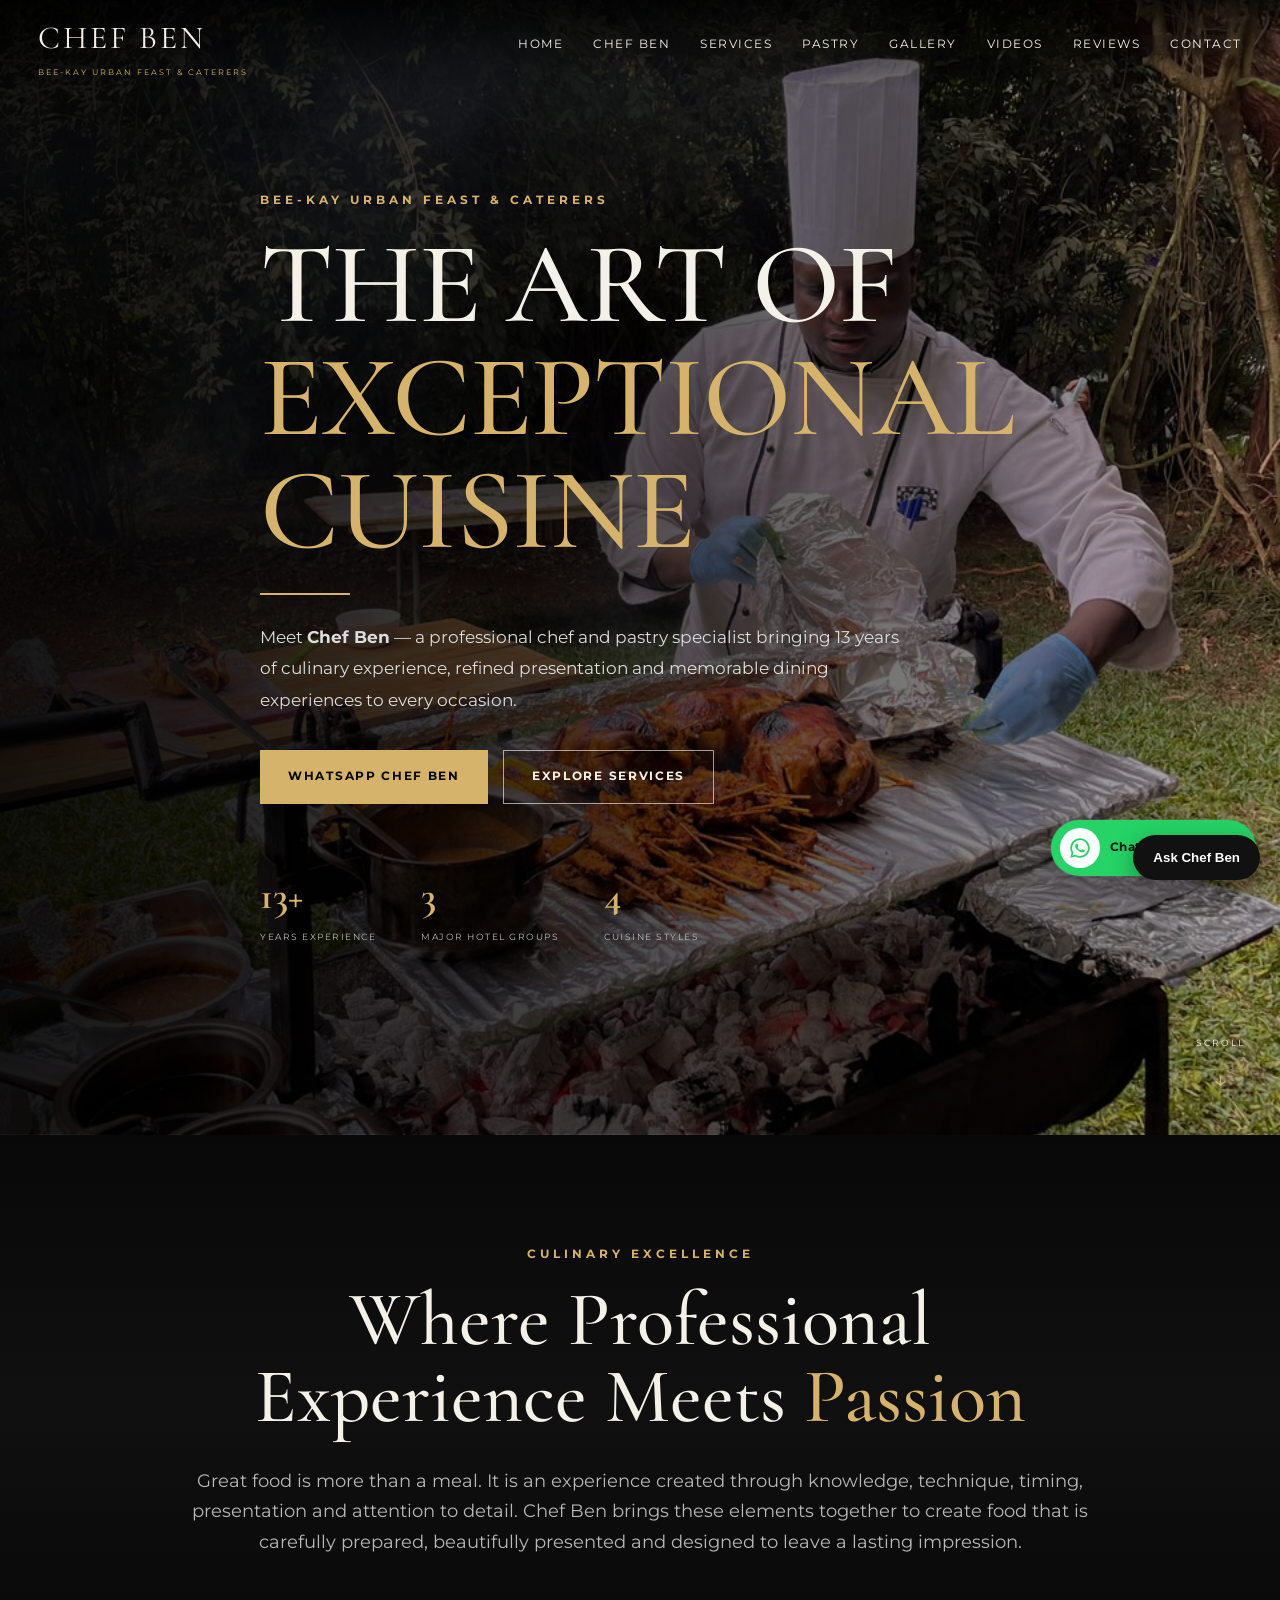
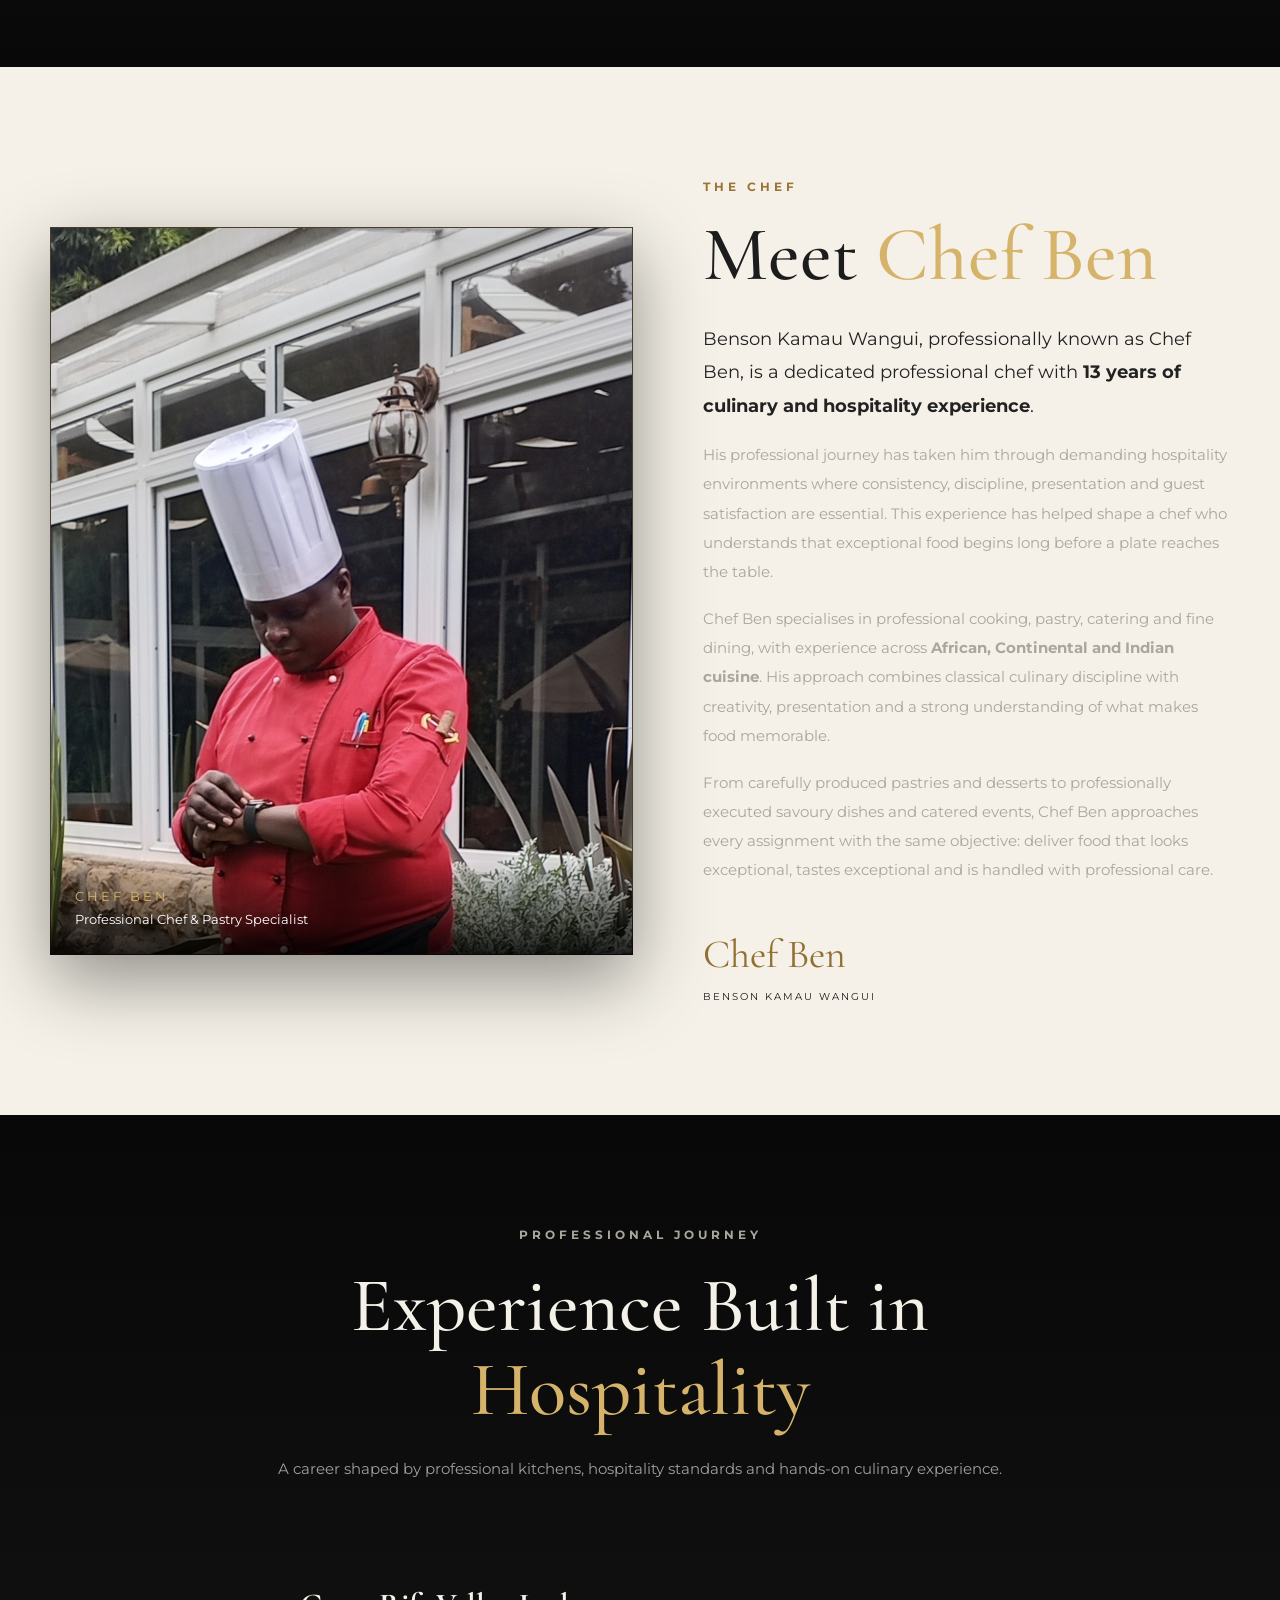
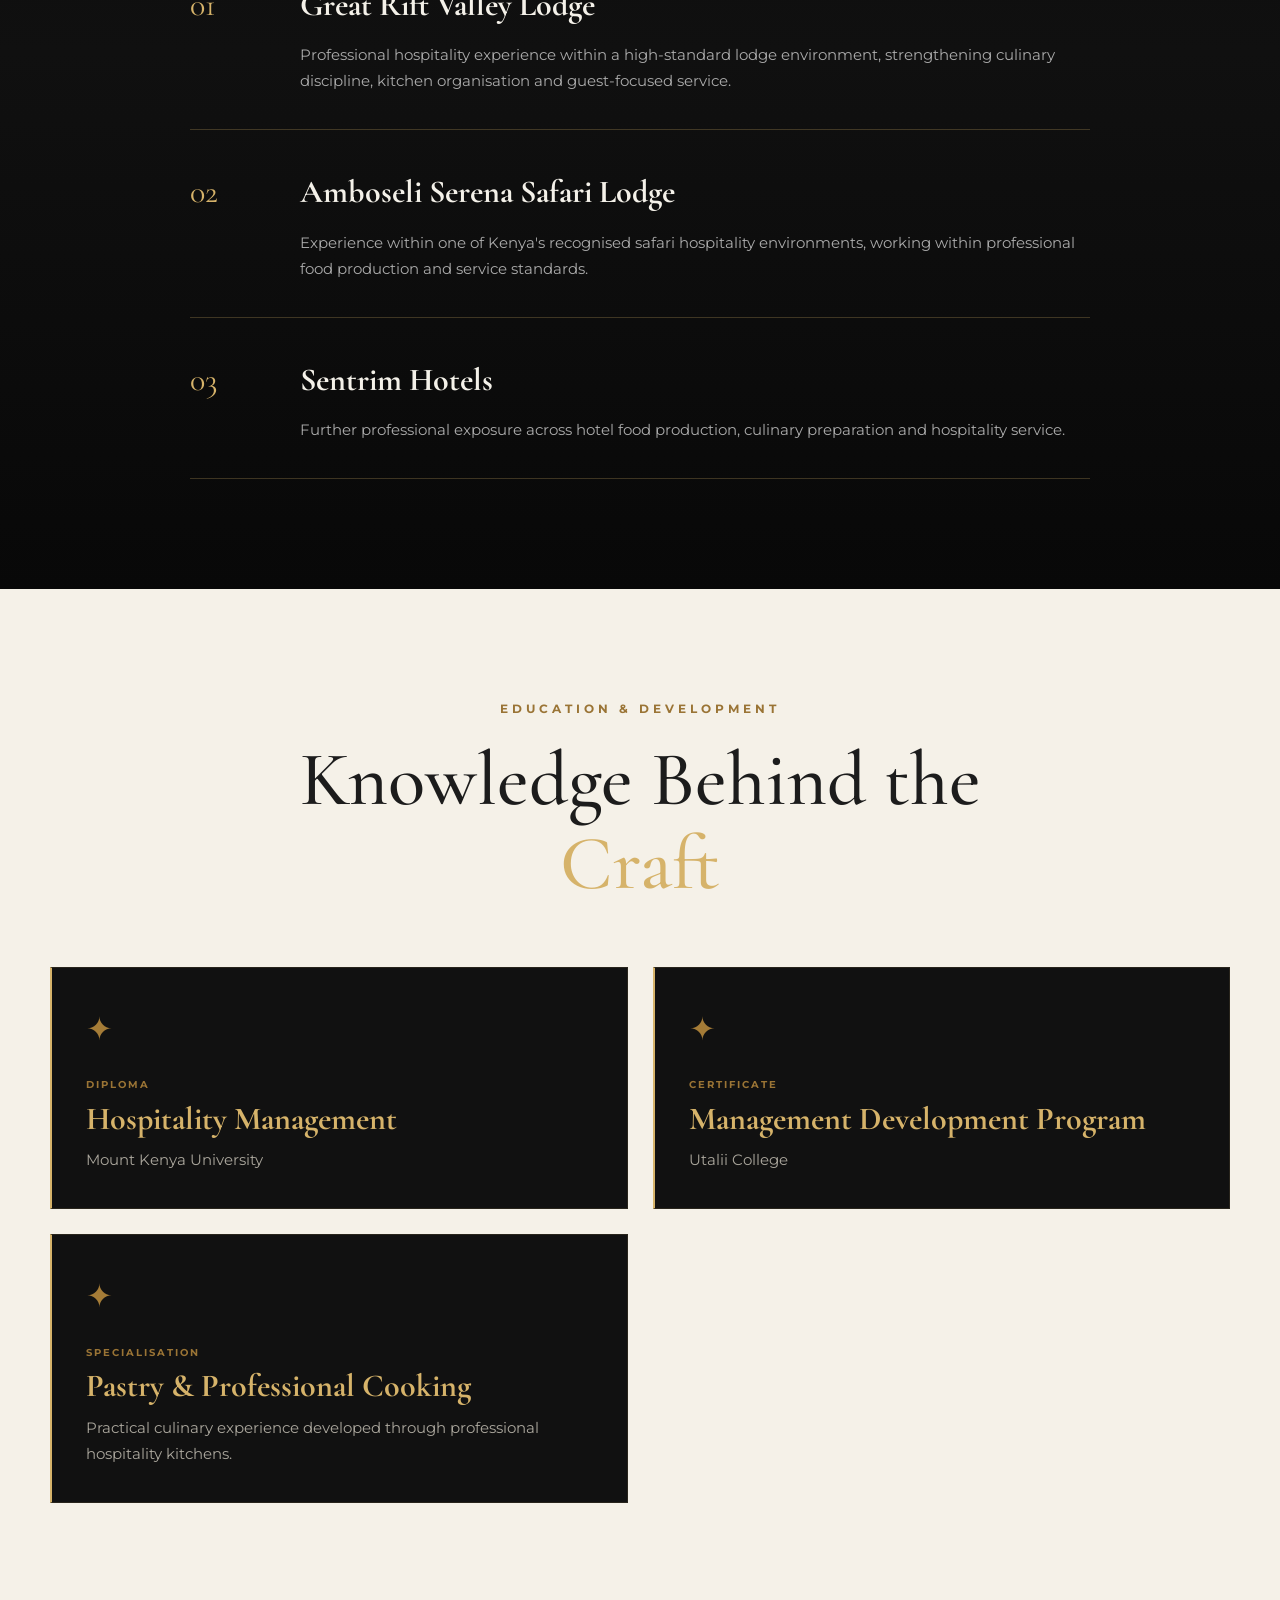
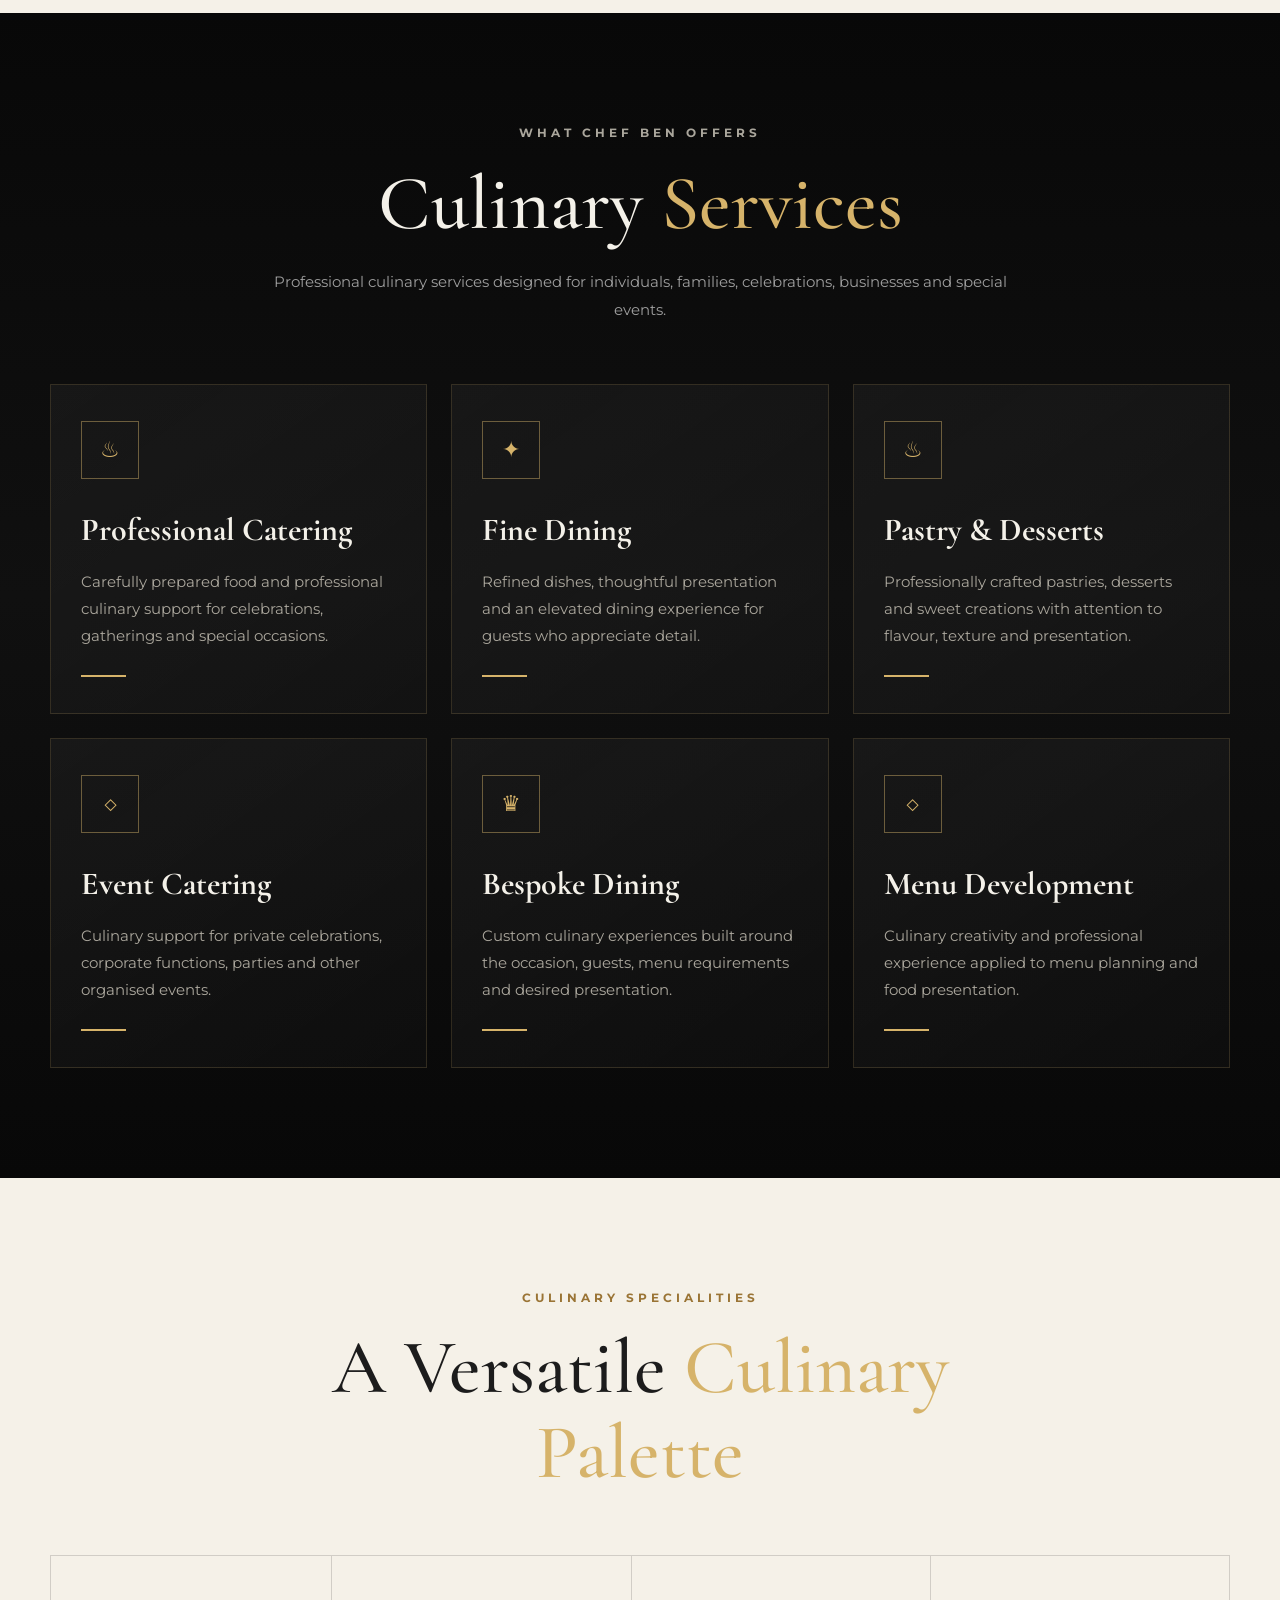
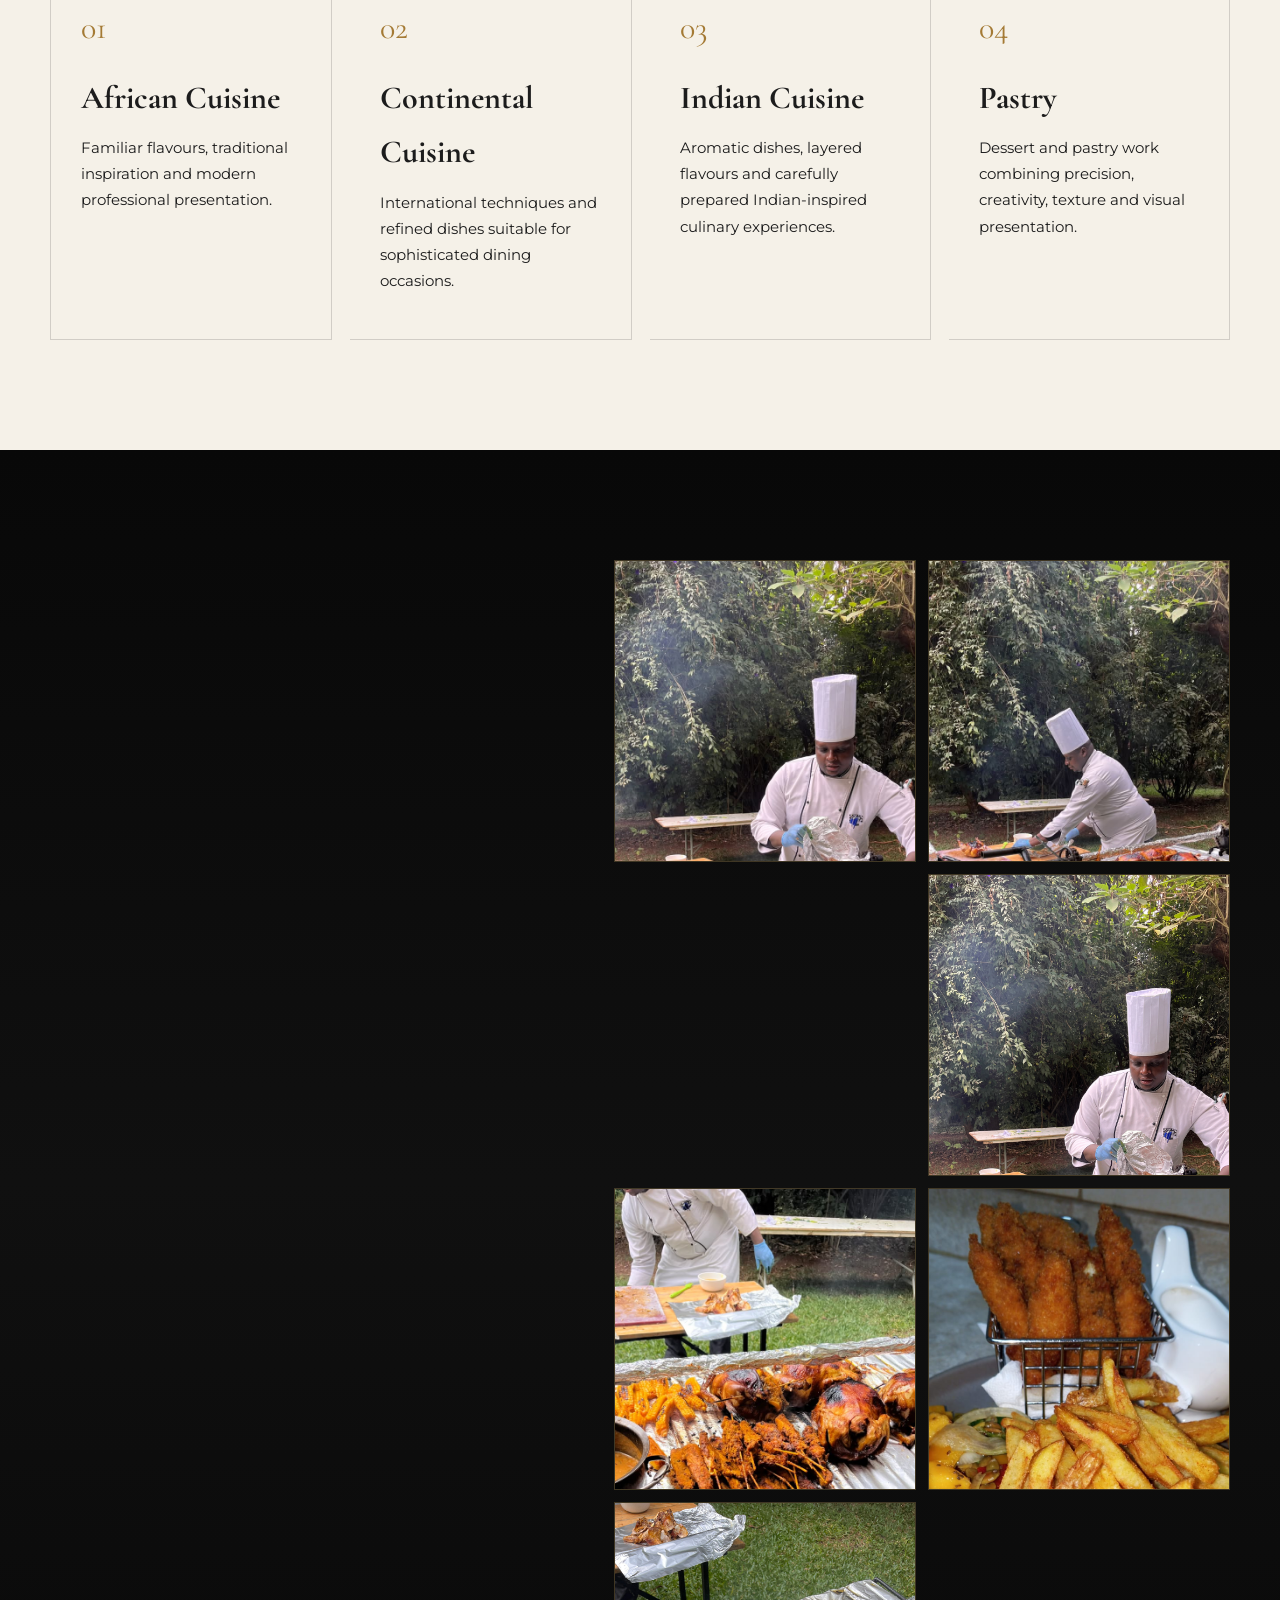
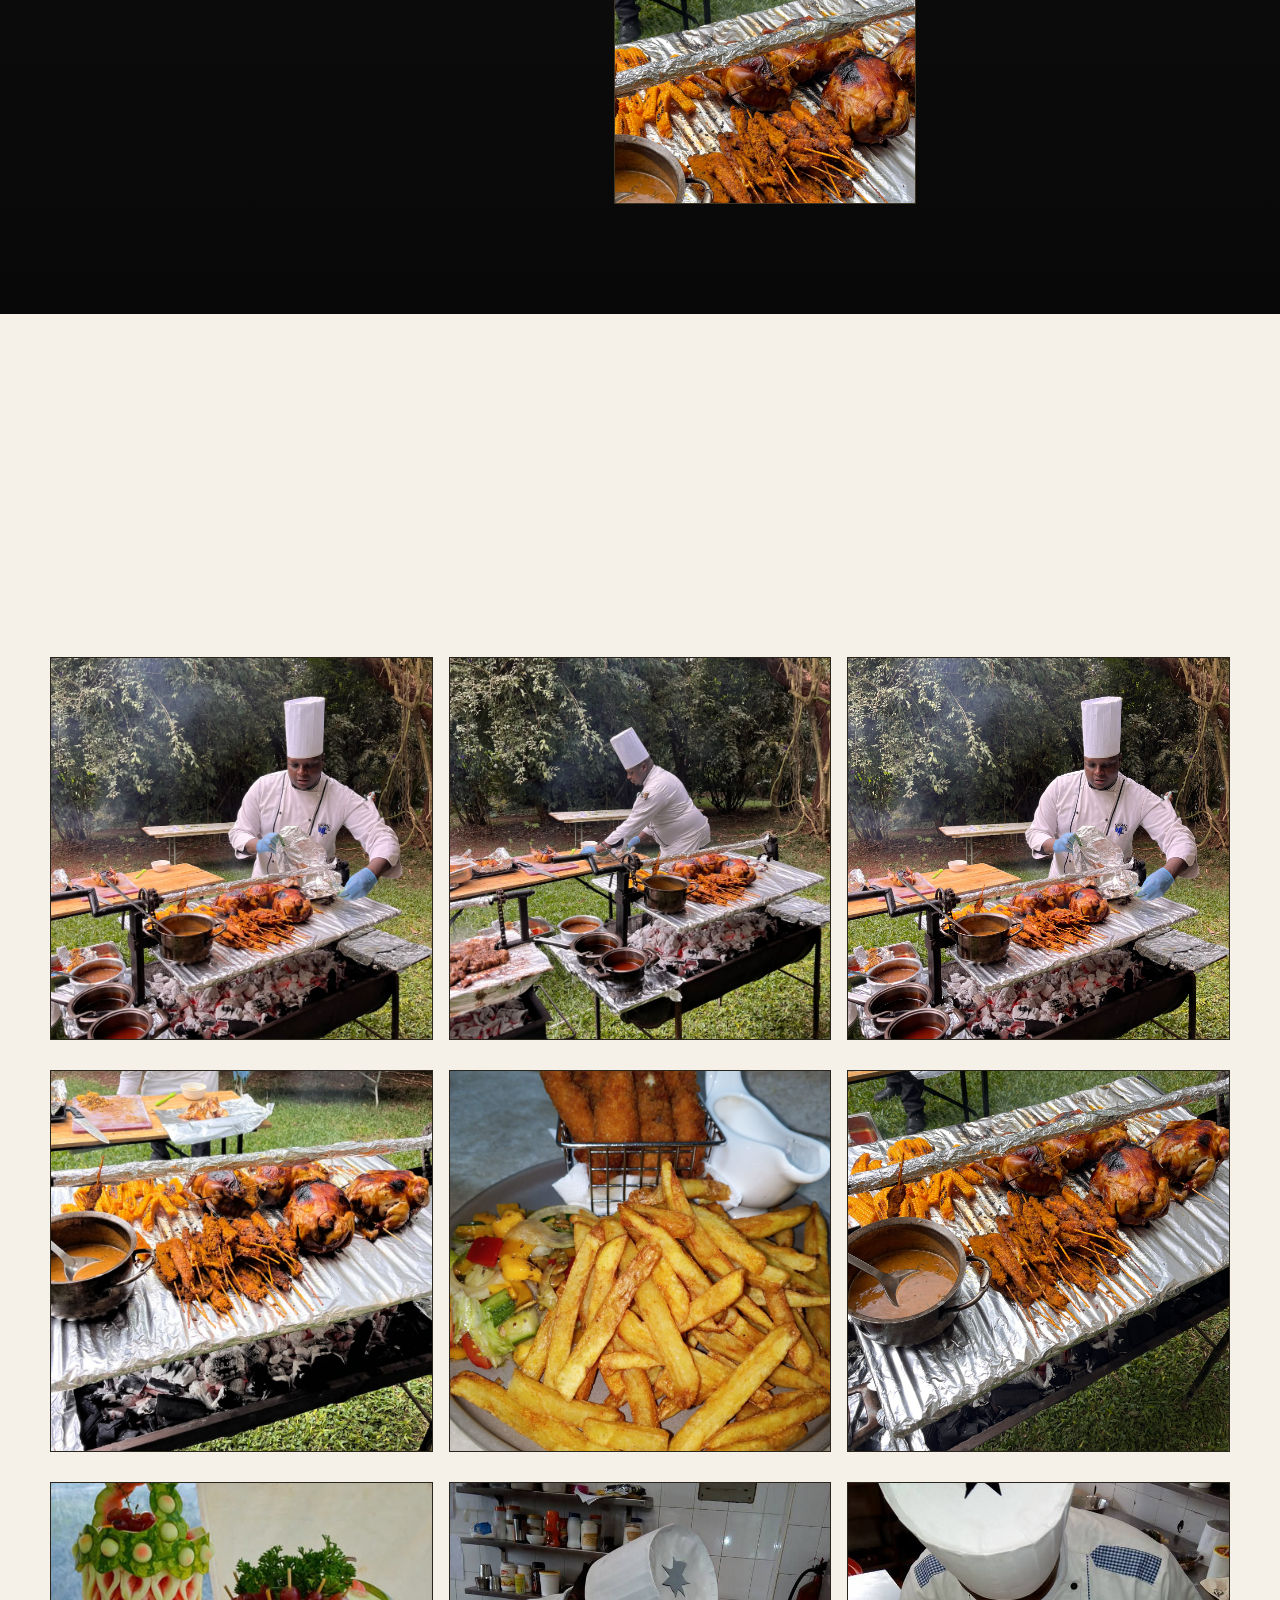
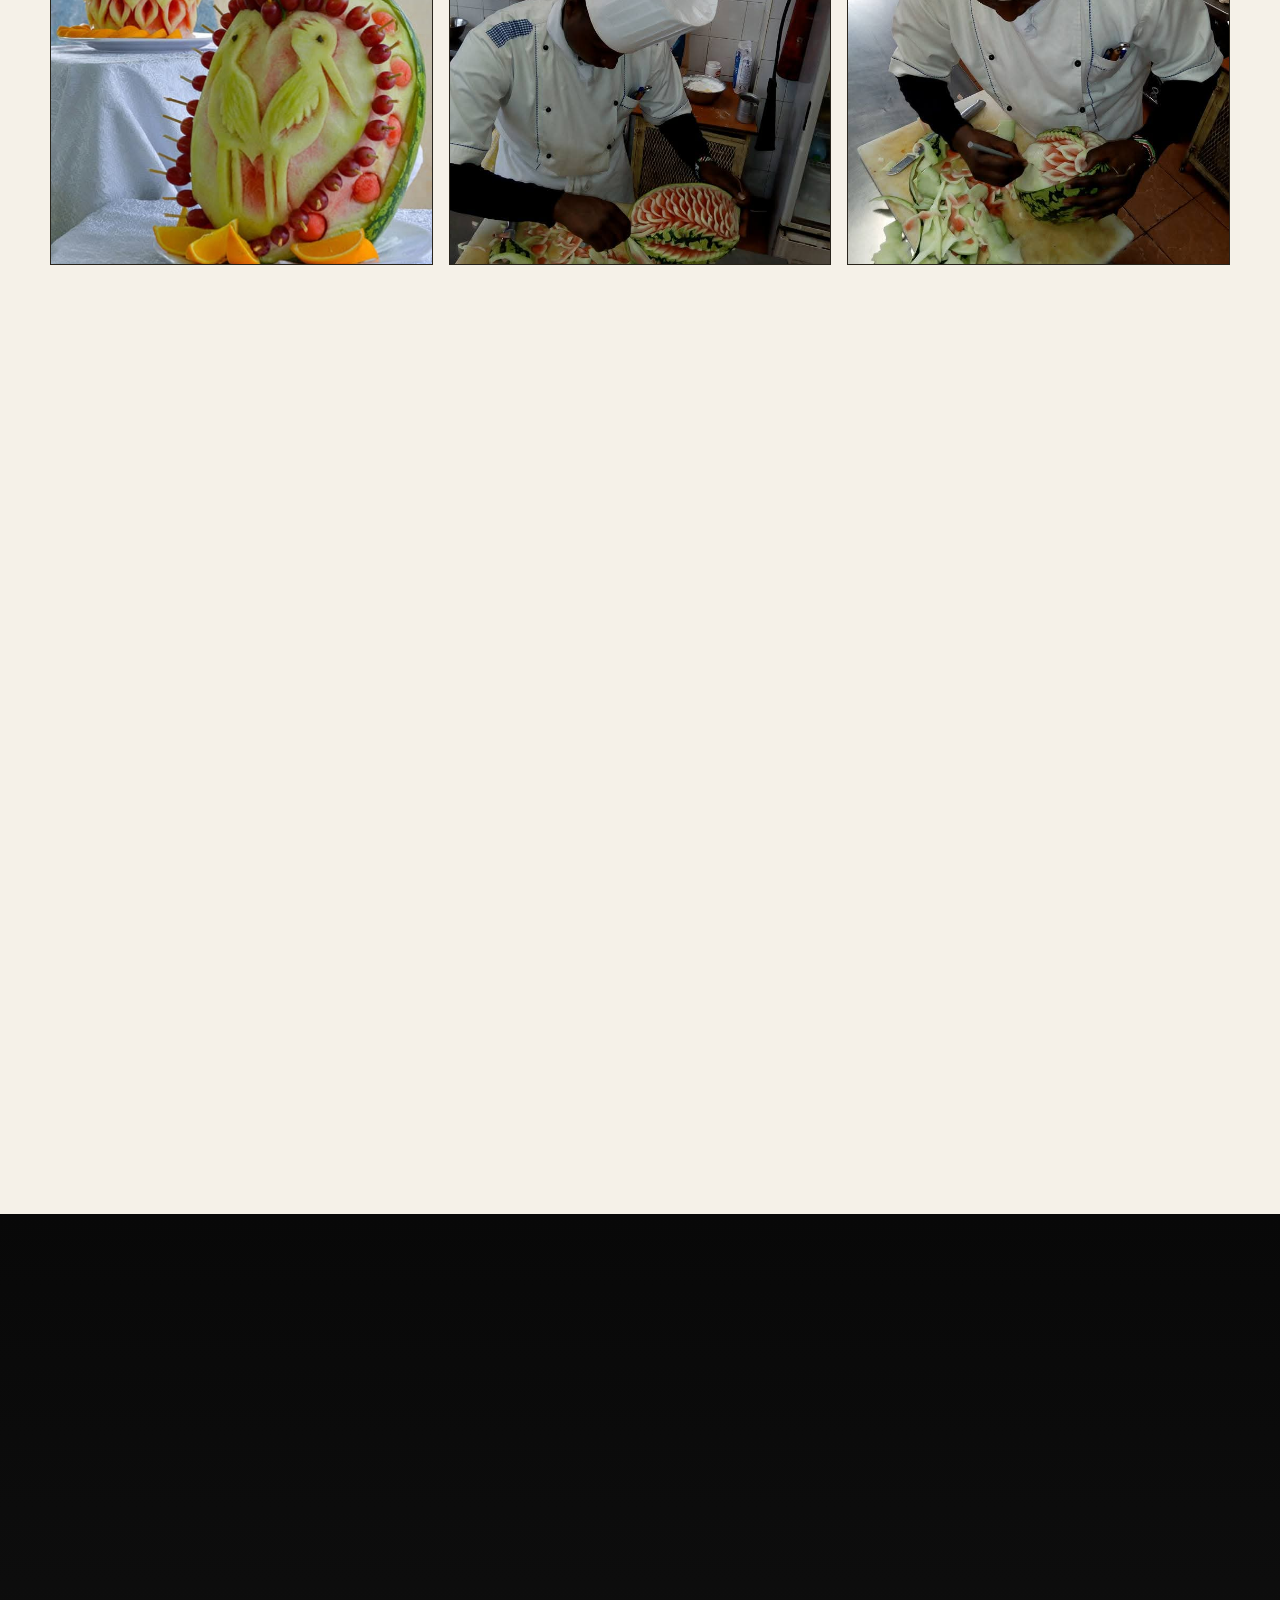
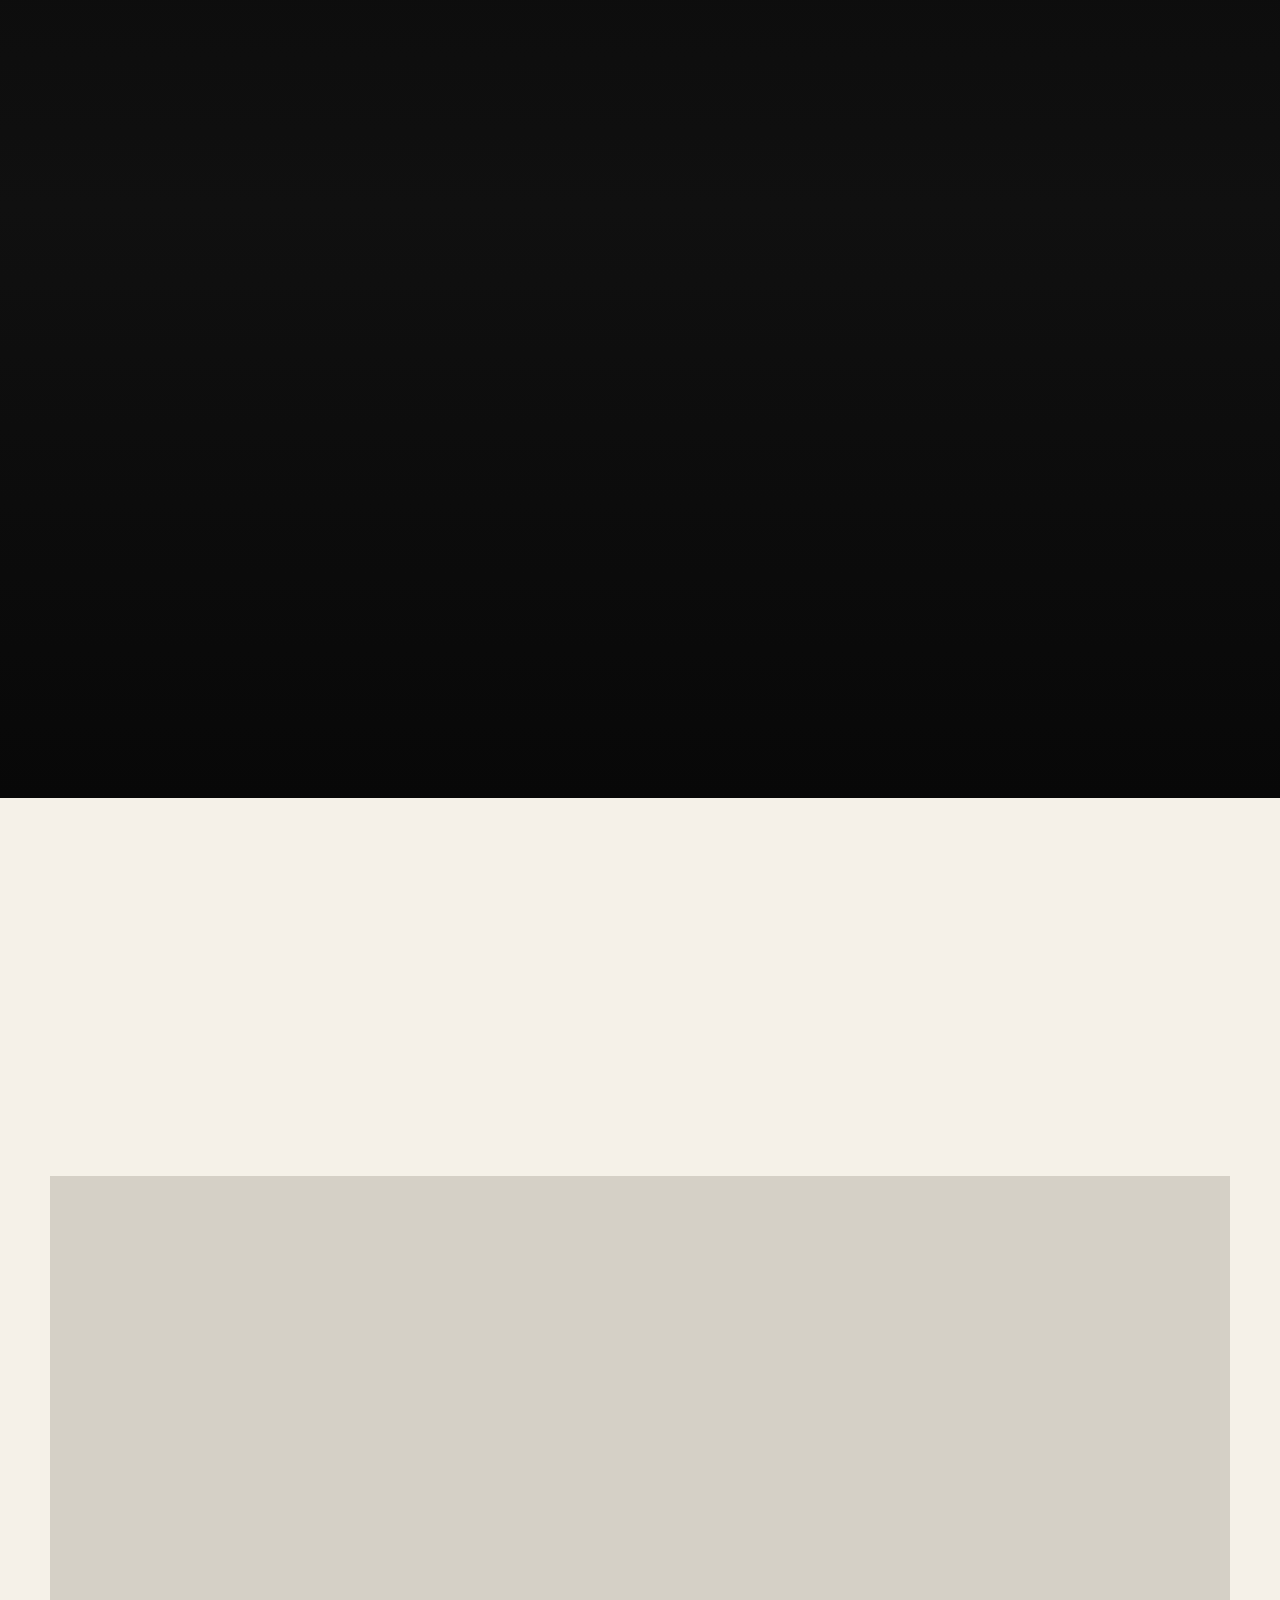
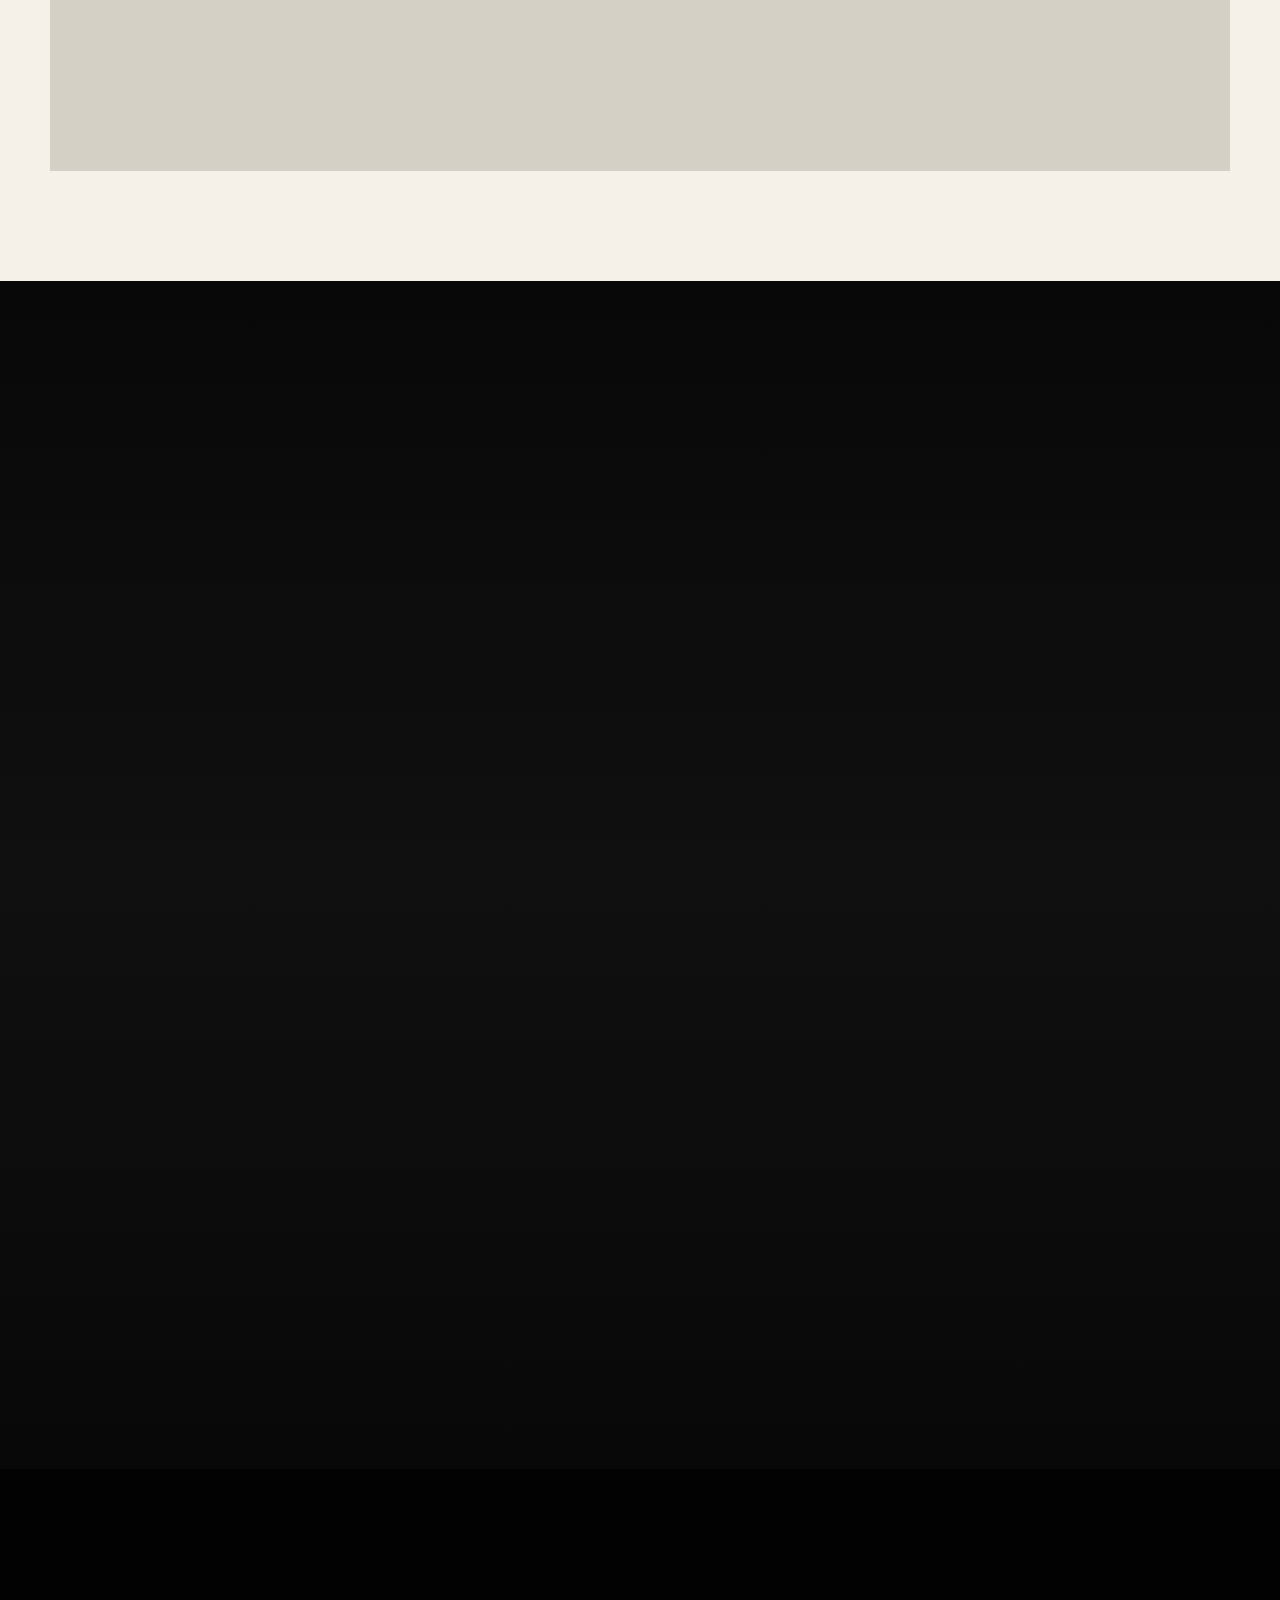
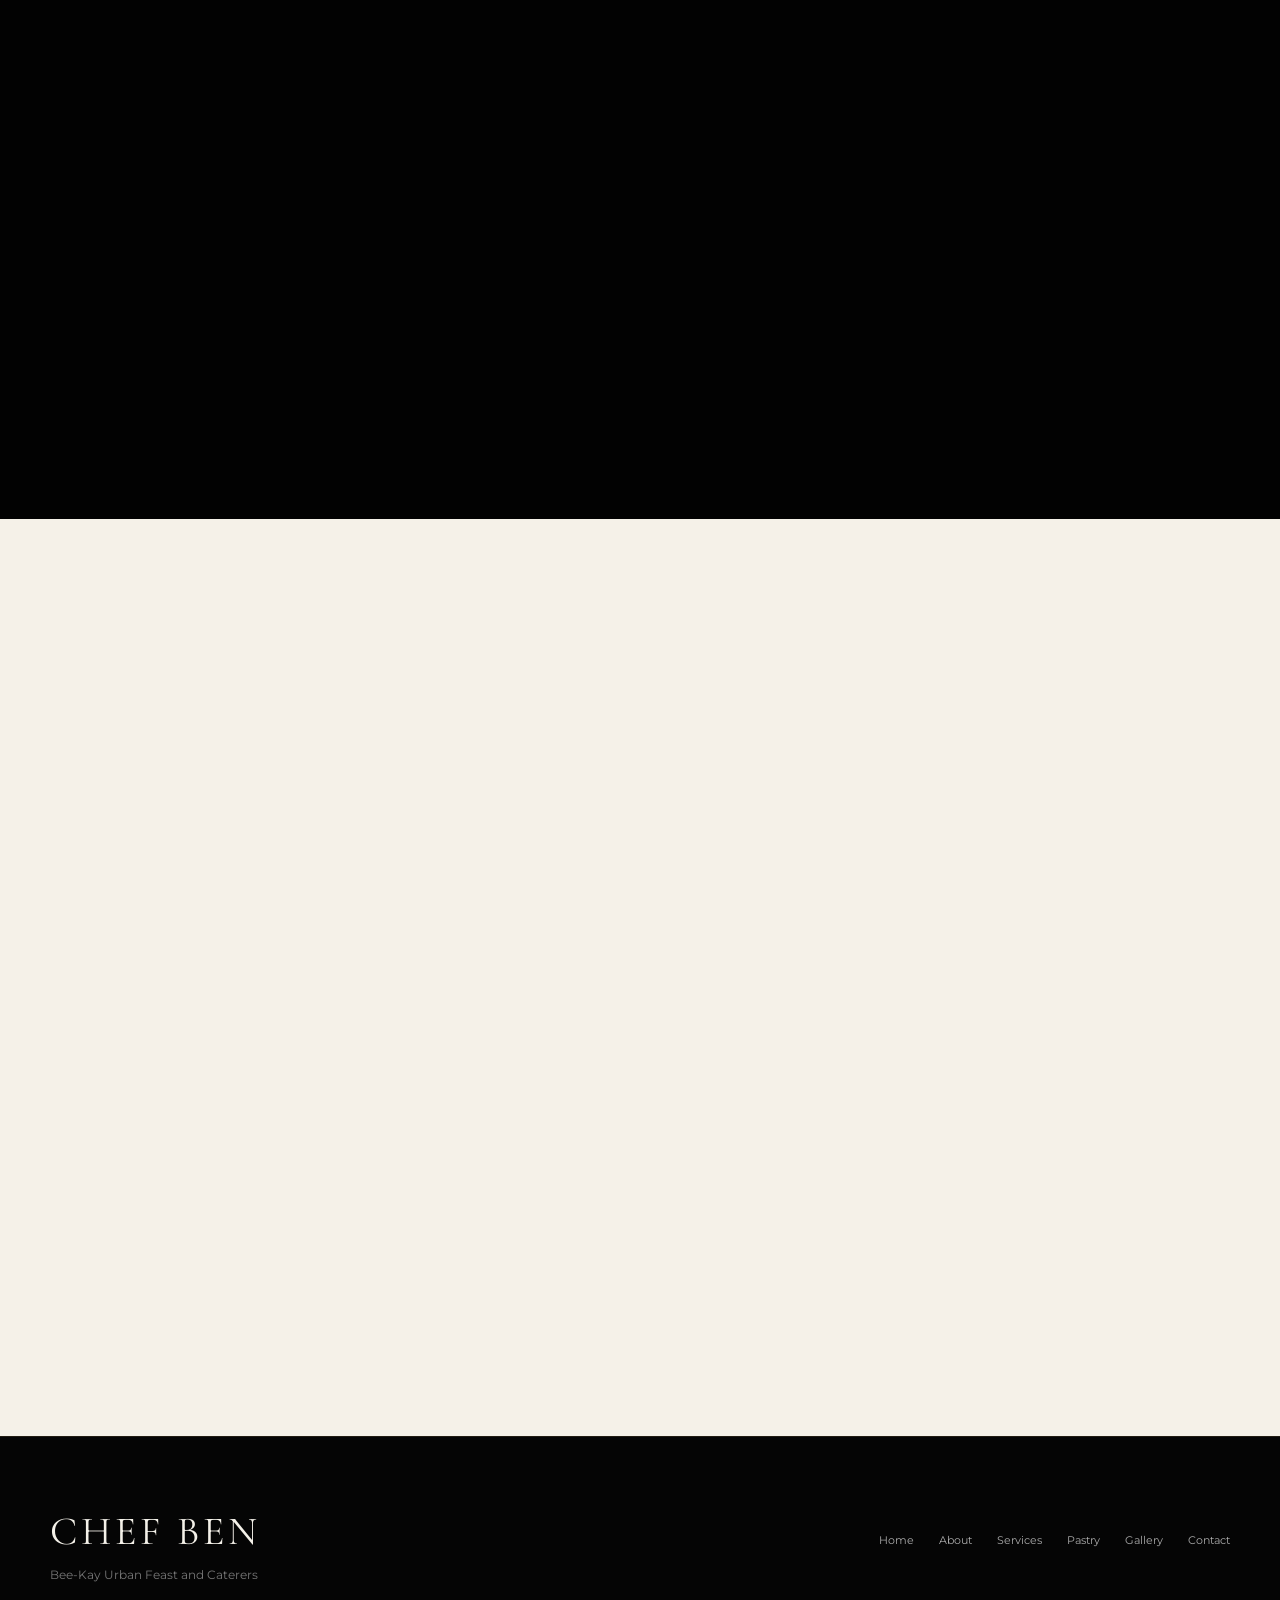
==== index.html @ 648eb1d9 "Restore complete Chef Ben website" ====
﻿<!DOCTYPE html>
<html lang="en">
<head>
    <meta charset="UTF-8">
    <meta name="viewport" content="width=device-width, initial-scale=1.0">

    <title>Chef Ben | Professional Chef & Catering | Bee-Kay Urban Feast & Caterers</title>

    <meta name="description" content="Chef Ben of Bee-Kay Urban Feast & Caterers — professional pastry chef and caterer specialising in African, Continental and Indian cuisine, pastry, fine dining and professional catering.">
    <meta name="keywords" content="Chef Ben Kenya, Bee-Kay Urban Feast and Caterers, private chef Kenya, pastry chef Kenya, catering Kenya, fine dining Kenya, event catering Nairobi, professional chef Kenya">

    <meta property="og:title" content="Chef Ben | Culinary Excellence">
    <meta property="og:description" content="13 years of professional culinary experience across leading hospitality establishments in Kenya.">
    <meta property="og:image" content="images/WhatsApp%20Image%202026-09-29%20at%2020.18.57%20(1).jpeg">
    <meta property="og:type" content="website">

    <link rel="preconnect" href="https://fonts.googleapis.com">
    <link rel="preconnect" href="https://fonts.gstatic.com" crossorigin>
    <link href="https://fonts.googleapis.com/css2?family=Cormorant+Garamond:wght@400;500;600;700&family=Montserrat:wght@300;400;500;600;700&display=swap" rel="stylesheet">

    <link rel="stylesheet" href="css/style.css">
    <meta name="theme-color" content="#050505">
    <link rel="icon" type="image/svg+xml" href="favicon.svg">
<style id="chef-ben-assistant-fix">
#cbAi{position:fixed!important;right:20px!important;bottom:20px!important;width:350px!important;max-width:calc(100vw - 30px)!important;z-index:2147483647!important;pointer-events:none!important}
#cbAiToggle{display:block!important;position:relative!important;z-index:2147483647!important;pointer-events:auto!important;cursor:pointer!important;background:#111!important;color:#fff!important;border:0!important;padding:15px 20px!important;border-radius:999px!important;font-weight:700!important;box-shadow:0 8px 25px rgba(0,0,0,.35)!important}
#cbAiBox{position:relative!important;z-index:2147483647!important;pointer-events:auto!important}
</style>
<script>
window.addEventListener("load",function(){
var b=document.getElementById("cbAiToggle");
var x=document.getElementById("cbAiBox");
if(b&&x){
b.onclick=function(e){
e.preventDefault();
e.stopPropagation();
x.style.display=(x.style.display==="block")?"none":"block";
};
}
});
</script></head>

<body>

<!-- ================= NAVIGATION ================= -->
<header class="site-header" id="top">
    <div class="nav-container">
        <a href="#home" class="brand">
            <span class="brand-main">CHEF BEN</span>
            <span class="brand-sub">BEE-KAY URBAN FEAST & CATERERS</span>
        </a>

        <button class="menu-toggle" id="menuToggle" aria-label="Open menu">
            <span></span>
            <span></span>
            <span></span>
        </button>

        <nav id="mainNav">
            <a href="#home">Home</a>
            <a href="#about">Chef Ben</a>
            <a href="#services">Services</a>
            <a href="#pastry">Pastry</a>
            <a href="#gallery">Gallery</a>
            <a href="#videos">Videos</a>
<a href="#reviews">Reviews</a>
            <a href="#contact">Contact</a>
        </nav>
    </div>
</header>


<!-- ================= HERO ================= -->
<section class="hero" id="home" style="--hero-image: url('images/WhatsApp%20Image%202026-09-29%20at%2020.18.57%20(1).jpeg');">

    <div class="hero-overlay"></div>

    <div class="hero-content reveal">
        <p class="eyebrow">BEE-KAY URBAN FEAST & CATERERS</p>

        <h1>
            THE ART OF
            <span>EXCEPTIONAL CUISINE</span>
        </h1>

        <div class="gold-line"></div>

        <p class="hero-intro">
            Meet <strong>Chef Ben</strong> — a professional chef and pastry specialist
            bringing 13 years of culinary experience, refined presentation and
            memorable dining experiences to every occasion.
        </p>

        <div class="hero-buttons">
            <a href="https://wa.me/254729582460?text=Hello%20Chef%20Ben%2C%20I%20would%20like%20to%20make%20an%20enquiry." class="btn btn-gold" target="_blank">
                WHATSAPP CHEF BEN
            </a>

            <a href="#services" class="btn btn-outline">
                EXPLORE SERVICES
            </a>
        </div>

        <div class="hero-stats">
            <div>
                <strong>13+</strong>
                <span>YEARS EXPERIENCE</span>
            </div>
            <div>
                <strong>3</strong>
                <span>MAJOR HOTEL GROUPS</span>
            </div>
            <div>
                <strong>4</strong>
                <span>CUISINE STYLES</span>
            </div>
        </div>
    </div>

    <a href="#about" class="scroll-indicator">
        <span>SCROLL</span>
        <span class="scroll-arrow">↓</span>
    </a>
</section>


<!-- ================= INTRO ================= -->
<section class="intro-section section-dark">
    <div class="container narrow reveal">
        <p class="eyebrow">CULINARY EXCELLENCE</p>
        <h2>Where Professional Experience Meets <span>Passion</span></h2>

        <p class="large-copy">
            Great food is more than a meal. It is an experience created through
            knowledge, technique, timing, presentation and attention to detail.
            Chef Ben brings these elements together to create food that is
            carefully prepared, beautifully presented and designed to leave a lasting impression.
        </p>
    </div>
</section>


<!-- ================= ABOUT CHEF BEN ================= -->
<section class="about section-light" id="about">
    <div class="container about-grid">

        <div class="about-image-wrap reveal">
            <img src="images/meet-the-chef.jpg" alt="Chef Ben preparing food" class="about-image" loading="lazy">
            <div class="image-caption">
                <span>CHEF BEN</span>
                <small>Professional Chef & Pastry Specialist</small>
            </div>
        </div>

        <div class="about-content reveal">
            <p class="eyebrow dark">THE CHEF</p>

            <h2>
                Meet <span>Chef Ben</span>
            </h2>

            <p class="lead">
                Benson Kamau Wangui, professionally known as Chef Ben, is a
                dedicated professional chef with <strong>13 years of culinary
                and hospitality experience</strong>.
            </p>

            <p>
                His professional journey has taken him through demanding
                hospitality environments where consistency, discipline,
                presentation and guest satisfaction are essential. This
                experience has helped shape a chef who understands that
                exceptional food begins long before a plate reaches the table.
            </p>

            <p>
                Chef Ben specialises in professional cooking, pastry,
                catering and fine dining, with experience across
                <strong>African, Continental and Indian cuisine</strong>.
                His approach combines classical culinary discipline with
                creativity, presentation and a strong understanding of what
                makes food memorable.
            </p>

            <p>
                From carefully produced pastries and desserts to professionally
                executed savoury dishes and catered events, Chef Ben approaches
                every assignment with the same objective: deliver food that
                looks exceptional, tastes exceptional and is handled with
                professional care.
            </p>

            <div class="signature-block">
                <span class="signature">Chef Ben</span>
                <span class="signature-title">Benson Kamau Wangui</span>
            </div>
        </div>
    </div>
</section>


<!-- ================= EXPERIENCE ================= -->
<section class="experience section-dark">
    <div class="container">

        <div class="section-heading centered reveal">
            <p class="eyebrow">PROFESSIONAL JOURNEY</p>
            <h2>Experience Built in <span>Hospitality</span></h2>
            <p>
                A career shaped by professional kitchens, hospitality standards
                and hands-on culinary experience.
            </p>
        </div>

        <div class="timeline">

            <div class="timeline-item reveal">
                <div class="timeline-number">01</div>
                <div>
                    <h3>Great Rift Valley Lodge</h3>
                    <p>
                        Professional hospitality experience within a high-standard
                        lodge environment, strengthening culinary discipline,
                        kitchen organisation and guest-focused service.
                    </p>
                </div>
            </div>

            <div class="timeline-item reveal">
                <div class="timeline-number">02</div>
                <div>
                    <h3>Amboseli Serena Safari Lodge</h3>
                    <p>
                        Experience within one of Kenya's recognised safari
                        hospitality environments, working within professional
                        food production and service standards.
                    </p>
                </div>
            </div>

            <div class="timeline-item reveal">
                <div class="timeline-number">03</div>
                <div>
                    <h3>Sentrim Hotels</h3>
                    <p>
                        Further professional exposure across hotel food
                        production, culinary preparation and hospitality service.
                    </p>
                </div>
            </div>

        </div>
    </div>
</section>


<!-- ================= EDUCATION ================= -->
<section class="education section-light">
    <div class="container">

        <div class="section-heading centered reveal">
            <p class="eyebrow dark">EDUCATION & DEVELOPMENT</p>
            <h2>Knowledge Behind the <span>Craft</span></h2>
        </div>

        <div class="education-grid">

            <article class="education-card reveal">
                <div class="education-icon">✦</div>
                <p class="card-label">DIPLOMA</p>
                <h3>Hospitality Management</h3>
                <p>Mount Kenya University</p>
            </article>

            <article class="education-card reveal">
                <div class="education-icon">✦</div>
                <p class="card-label">CERTIFICATE</p>
                <h3>Management Development Program</h3>
                <p>Utalii College</p>
            </article>

            <article class="education-card reveal">
                <div class="education-icon">✦</div>
                <p class="card-label">SPECIALISATION</p>
                <h3>Pastry & Professional Cooking</h3>
                <p>Practical culinary experience developed through professional hospitality kitchens.</p>
            </article>

        </div>
    </div>
</section>


<!-- ================= SERVICES ================= -->
<section class="services section-dark" id="services">
    <div class="container">

        <div class="section-heading centered reveal">
            <p class="eyebrow">WHAT CHEF BEN OFFERS</p>
            <h2>Culinary <span>Services</span></h2>
            <p>
                Professional culinary services designed for individuals,
                families, celebrations, businesses and special events.
            </p>
        </div>

        <div class="services-grid">

            <article class="service-card reveal">
                <div class="service-icon">♨</div>
                <h3>Professional Catering</h3>
                <p>
                    Carefully prepared food and professional culinary support
                    for celebrations, gatherings and special occasions.
                </p>
                <span class="service-line"></span>
            </article>

            <article class="service-card reveal">
                <div class="service-icon">✦</div>
                <h3>Fine Dining</h3>
                <p>
                    Refined dishes, thoughtful presentation and an elevated
                    dining experience for guests who appreciate detail.
                </p>
                <span class="service-line"></span>
            </article>

            <article class="service-card reveal">
                <div class="service-icon">♨</div>
                <h3>Pastry & Desserts</h3>
                <p>
                    Professionally crafted pastries, desserts and sweet creations
                    with attention to flavour, texture and presentation.
                </p>
                <span class="service-line"></span>
            </article>

            <article class="service-card reveal">
                <div class="service-icon">◇</div>
                <h3>Event Catering</h3>
                <p>
                    Culinary support for private celebrations, corporate functions,
                    parties and other organised events.
                </p>
                <span class="service-line"></span>
            </article>

            <article class="service-card reveal">
                <div class="service-icon">♛</div>
                <h3>Bespoke Dining</h3>
                <p>
                    Custom culinary experiences built around the occasion,
                    guests, menu requirements and desired presentation.
                </p>
                <span class="service-line"></span>
            </article>

            <article class="service-card reveal">
                <div class="service-icon">◇</div>
                <h3>Menu Development</h3>
                <p>
                    Culinary creativity and professional experience applied to
                    menu planning and food presentation.
                </p>
                <span class="service-line"></span>
            </article>

        </div>
    </div>
</section>


<!-- ================= CUISINES ================= -->
<section class="cuisine section-light">
    <div class="container">

        <div class="section-heading centered reveal">
            <p class="eyebrow dark">CULINARY SPECIALITIES</p>
            <h2>A Versatile <span>Culinary Palette</span></h2>
        </div>

        <div class="cuisine-grid">

            <div class="cuisine-item reveal">
                <div class="cuisine-icon">01</div>
                <h3>African Cuisine</h3>
                <p>
                    Familiar flavours, traditional inspiration and modern
                    professional presentation.
                </p>
            </div>

            <div class="cuisine-item reveal">
                <div class="cuisine-icon">02</div>
                <h3>Continental Cuisine</h3>
                <p>
                    International techniques and refined dishes suitable for
                    sophisticated dining occasions.
                </p>
            </div>

            <div class="cuisine-item reveal">
                <div class="cuisine-icon">03</div>
                <h3>Indian Cuisine</h3>
                <p>
                    Aromatic dishes, layered flavours and carefully prepared
                    Indian-inspired culinary experiences.
                </p>
            </div>

            <div class="cuisine-item reveal">
                <div class="cuisine-icon">04</div>
                <h3>Pastry</h3>
                <p>
                    Dessert and pastry work combining precision, creativity,
                    texture and visual presentation.
                </p>
            </div>

        </div>
    </div>
</section>


<!-- ================= PASTRY ================= -->
<section class="pastry section-dark" id="pastry">
    <div class="container pastry-grid">

        <div class="pastry-content reveal">
            <p class="eyebrow">THE ART OF PASTRY</p>

            <h2>
                Precision, Creativity & <span>Beautiful Finishing</span>
            </h2>

            <p class="lead">
                Pastry is where culinary precision meets creativity.
            </p>

            <p>
                Chef Ben's pastry work reflects an appreciation for detail,
                balance and presentation. From preparation and baking to
                finishing and presentation, pastry requires patience,
                consistency and attention to the smallest details.
            </p>

            <p>
                His professional background allows him to approach pastry not
                simply as baking, but as a complete culinary discipline where
                flavour, texture, structure and appearance work together.
            </p>

            <div class="feature-list">
                <div>✓ Pastry preparation</div>
                <div>✓ Dessert presentation</div>
                <div>✓ Celebration creations</div>
                <div>✓ Professional finishing</div>
            </div>
        </div>

        <div class="pastry-gallery reveal" id="pastryGallery">
            <!-- Filled automatically from supplied images -->
        </div>

    </div>
</section>


<!-- ================= GALLERY ================= -->
<section class="gallery-section section-light" id="gallery">
    <div class="container">

        <div class="section-heading centered reveal">
            <p class="eyebrow dark">VISUAL JOURNEY</p>
            <h2>The Chef's <span>Gallery</span></h2>
            <p>
                A selection of culinary moments, dishes, preparation and
                professional food presentation.
            </p>
        </div>

        <div class="gallery-grid" id="galleryGrid"></div>

    </div>
</section>


<!-- ================= VIDEOS ================= -->
<section class="videos-section section-dark" id="videos">
    <div class="container">

        <div class="section-heading centered reveal">
            <p class="eyebrow">CHEF BEN IN ACTION</p>
            <h2>From Kitchen to <span>Table</span></h2>
            <p>
                Watch Chef Ben at work through the supplied culinary videos.
            </p>
        </div>

        <div class="video-grid" id="videoGrid"></div>

    </div>
</section>


<!-- ================= WHY CHEF BEN ================= -->
<section class="why-section section-light">
    <div class="container">

        <div class="section-heading centered reveal">
            <p class="eyebrow dark">THE EXPERIENCE</p>
            <h2>Why Work With <span>Chef Ben?</span></h2>
        </div>

        <div class="why-grid">

            <div class="why-card reveal">
                <span>01</span>
                <h3>13 Years of Experience</h3>
                <p>
                    A decade-plus of practical culinary and hospitality experience
                    developed across professional environments.
                </p>
            </div>

            <div class="why-card reveal">
                <span>02</span>
                <h3>Professional Hospitality Background</h3>
                <p>
                    Experience gained through established hospitality environments
                    including safari and hotel operations.
                </p>
            </div>

            <div class="why-card reveal">
                <span>03</span>
                <h3>Versatile Cuisine</h3>
                <p>
                    African, Continental and Indian culinary experience combined
                    with pastry expertise.
                </p>
            </div>

            <div class="why-card reveal">
                <span>04</span>
                <h3>Presentation Matters</h3>
                <p>
                    Food should be thoughtfully prepared and presented with the
                    same care that goes into its flavour.
                </p>
            </div>

            <div class="why-card reveal">
                <span>05</span>
                <h3>Professional Standards</h3>
                <p>
                    Hospitality education and practical experience support an
                    organised, guest-focused culinary approach.
                </p>
            </div>

            <div class="why-card reveal">
                <span>06</span>
                <h3>Made for the Occasion</h3>
                <p>
                    Culinary services can be shaped around the type of event,
                    guests and dining experience required.
                </p>
            </div>

        </div>
    </div>
</section>


<!-- ================= TESTIMONIALS ================= -->
<section class="testimonials section-dark" id="reviews">

    <div class="container">

        <div class="section-heading centered reveal">

            <p class="eyebrow">CLIENT EXPERIENCES</p>

            <h2>What Clients <span>Say</span></h2>

            <p>
                Experiences shared by clients who have worked with Chef Ben
                across dining, catering and professional culinary services.
            </p>

        </div>


        <div class="testimonial-grid">


            <!-- MARGARET -->

            <article class="testimonial-card reveal">

                <div class="stars">★★★★★</div>

                <div class="quote-mark">“</div>

                <p>
                    Chef Ben delivered an exceptional pork dining experience.
                    The quality of the food, preparation and overall dining
                    experience was truly outstanding.
                </p>

                <div class="testimonial-author">

                    <strong>Margaret</strong>

                    <span>Client</span>

                </div>

            </article>


            <!-- PATRICK -->

            <article class="testimonial-card reveal">

                <div class="stars">★★★★★</div>

                <div class="quote-mark">“</div>

                <p>
                    Chef Ben is highly professional in his work. His plating
                    is impressive, he keeps a clean and tidy working
                    environment, and he works with excellent time management.
                    His attention to cleanliness and presentation really
                    stands out.
                </p>

                <div class="testimonial-author">

                    <strong>Patrick</strong>

                    <span>Client</span>

                </div>

            </article>


            <!-- SARAH -->

            <article class="testimonial-card reveal">

                <div class="stars">★★★★★</div>

                <div class="quote-mark">“</div>

                <p>
                    I worked with Chef Ben for the first time and was very
                    impressed by what I saw. His professionalism and quality
                    of work made a strong impression, and I would gladly
                    recommend him to another client.
                </p>

                <div class="testimonial-author">

                    <strong>Sarah</strong>

                    <span>Client</span>

                </div>

            </article>


            <!-- FELIX -->

            <article class="testimonial-card reveal">

                <div class="stars">★★★★★</div>

                <div class="quote-mark">“</div>

                <p>
                    Chef Ben did a great job. We honestly did not expect him
                    to deliver such an amazing result. We were all impressed,
                    and our clients left talking about the chef and the
                    wonderful work he had done. He did a marvelous job.
                    Congratulations, Chef Ben, and I wish you all the best
                    in your career.
                </p>

                <div class="testimonial-author">

                    <strong>Felix</strong>

                    <span>Client</span>

                </div>

            </article>


        </div>

    </div>

</section>

<!-- ================= CTA ================= -->
<section class="cta-section" style="--hero-image: url('images/WhatsApp%20Image%202026-09-29%20at%2020.18.57%20(1).jpeg');">
    <div class="cta-overlay"></div>

    <div class="container cta-content reveal">
        <p class="eyebrow">LET'S CREATE SOMETHING MEMORABLE</p>
        <h2>Your Occasion.<br><span>Chef Ben's Craft.</span></h2>

        <p>
            Discuss your culinary requirements and create an experience
            designed around your occasion.
        </p>

        <a href="https://wa.me/254729582460?text=Hello%20Chef%20Ben%2C%20I%20would%20like%20to%20discuss%20a%20culinary%20service." class="btn btn-gold" target="_blank">
            START A CONVERSATION
        </a>
    </div>
</section>


<!-- ================= CONTACT ================= -->
<section class="contact section-light" id="contact">
    <div class="container">

        <div class="section-heading centered reveal">
            <p class="eyebrow dark">CONTACT CHEF BEN</p>
            <h2>Let's Talk <span>Food</span></h2>
            <p>
                For catering, pastry, fine dining or culinary enquiries,
                get in touch directly.
            </p>
        </div>

        <div class="contact-grid">

            <a class="contact-card reveal" href="tel:+254729582460">
                <div class="contact-icon">☎</div>
                <span>PHONE</span>
                <strong>0729 582 460</strong>
            </a>

            <a class="contact-card reveal" href="tel:+254701590068">
                <div class="contact-icon">☎</div>
                <span>PHONE</span>
                <strong>0701 590 068</strong>
            </a>

            <a class="contact-card reveal" href="mailto:Kayb4739@gmail.com">
                <div class="contact-icon">✉</div>
                <span>EMAIL</span>
                <strong>Kayb4739@gmail.com</strong>
            </a>

            <a class="contact-card whatsapp-card reveal" href="https://wa.me/254729582460" target="_blank">
                <div class="contact-icon">◉</div>
                <span>WHATSAPP</span>
                <strong>Message Chef Ben</strong>
            </a>

        </div>

        <div class="social-links reveal">
            <a href="https://www.tiktok.com/@beekay.urban.feas?_r=1&_t=ZS-9A8vHq0QO5F" target="_blank">TikTok — Bee-Kay Urban Feast</a>
            <a href="https://www.tiktok.com/@chefbenn?_r=1&_t=ZS-9A8vLEi8fSf" target="_blank">TikTok — Chef Benn</a>
            <a href="https://www.instagram.com/bensonkamau46?utm_source=qr&stkn=MTNtM29zZHJoenR4NA==" target="_blank">Instagram — Benson Kamau</a>
            <a href="https://www.facebook.com/share/1Cd8mSMohe/" target="_blank">Facebook</a>
        </div>

    </div>
</section>


<!-- ================= FOOTER ================= -->
<footer>
    <div class="container footer-content">

        <div>
            <div class="footer-brand">CHEF BEN</div>
            <p>
                Bee-Kay Urban Feast and Caterers
            </p>
        </div>

        <div class="footer-links">
            <a href="#home">Home</a>
            <a href="#about">About</a>
            <a href="#services">Services</a>
            <a href="#pastry">Pastry</a>
            <a href="#gallery">Gallery</a>
            <a href="#contact">Contact</a>
        </div>

        <div class="footer-bottom">
            <p>© <span id="year"></span> Chef Ben. All rights reserved.</p>
            <p>Professional Chef • Pastry • Catering • Fine Dining</p>
        </div>

    </div>
</footer>

<button id="backToTop" aria-label="Back to top">↑</button>

<script src="js/images.js"></script>
<script src="js/videos.js"></script>
<script src="js/script.js"></script>

<!-- ================= FLOATING WHATSAPP ================= -->
<a
    href="https://wa.me/254729582460?text=Hello%20Chef%20Ben%2C%20I%20found%20your%20website%20and%20would%20like%20to%20make%20an%20enquiry."
    class="floating-whatsapp"
    target="_blank"
    rel="noopener"
    aria-label="Chat with Chef Ben on WhatsApp"
>
    <span class="whatsapp-icon">
        <svg viewBox="0 0 32 32" aria-hidden="true">
            <path d="M16 3C8.82 3 3 8.82 3 16c0 2.3.6 4.46 1.74 6.38L3.1 29l6.83-1.59A12.94 12.94 0 0 0 16 29c7.18 0 13-5.82 13-13S23.18 3 16 3zm0 23.65c-1.9 0-3.77-.51-5.4-1.48l-.39-.23-4.05.94.96-3.94-.25-.41A10.62 10.62 0 1 1 16 26.65zm5.82-7.96c-.32-.16-1.88-.93-2.17-1.04-.29-.11-.5-.16-.71.16-.21.32-.81 1.04-.99 1.25-.18.21-.36.24-.68.08-.32-.16-1.35-.5-2.57-1.59-.95-.85-1.59-1.9-1.77-2.22-.18-.32-.02-.49.14-.65.14-.14.32-.36.48-.54.16-.18.21-.31.32-.52.11-.21.05-.39-.03-.55-.08-.16-.71-1.72-.97-2.35-.26-.63-.52-.54-.71-.55h-.6c-.21 0-.55.08-.84.39-.29.32-1.1 1.07-1.1 2.61s1.13 3.03 1.29 3.24c.16.21 2.22 3.39 5.37 4.76.75.32 1.33.51 1.78.65.75.24 1.43.21 1.97.13.6-.09 1.88-.77 2.14-1.51.26-.74.26-1.38.18-1.51-.08-.13-.29-.21-.6-.37z"/>
        </svg>
    </span>

    <span class="whatsapp-text">
        Chat with Chef Ben
    </span>
</a>
<!-- CHEF BEN PREMIUM UPGRADE START -->
<!-- CHEF BEN PREMIUM UPGRADE START -->

<section class="cb-section" id="private-chef">
    <div class="cb-container">
        <div class="cb-private-chef">
            <h2>Private Chef</h2>
            <p>
                Chef Ben is a professional Private Chef offering personalized
                culinary experiences for clients in their homes, private events,
                celebrations and special occasions.
            </p>
            <p>
                Menus can be tailored around the occasion, number of guests,
                dietary requirements and individual culinary preferences.
            </p>
            <a class="cb-btn cb-btn-gold" href="#booking">Book Chef Ben</a>
        </div>
    </div>
</section>

<section class="cb-section" id="chef-ben-story">
    <div class="cb-container">
        <div class="cb-heading">
            <h2>Chef Ben's Story</h2>
            <p>
                Chef Ben brings his passion for professional cooking and
                hospitality to private dining, catering and special events.
            </p>
        </div>

        <div class="cb-tv-card">
            <span class="cb-tv-badge">FEATURED ON KTN</span>
            <h3>Chef Ben on KTN's Pika</h3>
            <p>
                Chef Ben has been featured on KTN's Pika cooking programme,
                showcasing his culinary skills and passion for food.
            </p>
            <p>
                Watch Chef Ben's featured videos below and discover more
                about his culinary journey.
            </p>
        </div>
    </div>
</section>

<section class="cb-section" id="chef-ben-videos">
    <div class="cb-container">
        <div class="cb-heading">
            <h2>Chef Ben in Action</h2>
            <p>Watch Chef Ben cook, create and showcase his culinary work.</p>
        </div>

        <div class="cb-video-grid">

            <div class="cb-video-card">
                <video controls preload="metadata">
                    <source src="videos/chef-ben-video-1.mp4" type="video/mp4">
                </video>
                <div class="cb-video-info">
                    <h3>Chef Ben — Feature</h3>
                    <p>Watch Chef Ben in action.</p>
                </div>
            </div>

            <div class="cb-video-card">
                <video controls preload="metadata">
                    <source src="videos/chef-ben-video-2.mp4" type="video/mp4">
                </video>
                <div class="cb-video-info">
                    <h3>Chef Ben — Culinary Showcase</h3>
                    <p>A look at Chef Ben's culinary work.</p>
                </div>
            </div>

            <div class="cb-video-card">
                <video controls preload="metadata">
                    <source src="videos/chef-ben-video-3.mp4" type="video/mp4">
                </video>
                <div class="cb-video-info">
                    <h3>Chef Ben — Cooking</h3>
                    <p>Chef Ben showcasing his cooking.</p>
                </div>
            </div>

            <div class="cb-video-card">
                <video controls preload="metadata">
                    <source src="videos/chef-ben-video-4.mp4" type="video/mp4">
                </video>
                <div class="cb-video-info">
                    <h3>Chef Ben — Featured Work</h3>
                    <p>Discover Chef Ben's culinary journey.</p>
                </div>
            </div>

            <div class="cb-video-card">
                <video controls preload="metadata">
                    <source src="videos/chef-ben-video-5.mp4" type="video/mp4">
                </video>
                <div class="cb-video-info">
                    <h3>Chef Ben — Culinary Experience</h3>
                    <p>More from Chef Ben.</p>
                </div>
            </div>

        </div>
    </div>
</section>

<section class="cb-section cb-booking" id="booking">
    <div class="cb-container">

        <div class="cb-heading">
            <h2>Book Chef Ben</h2>
            <p>
                Tell Chef Ben about your event or Private Chef requirements.
            </p>
        </div>

        <form class="cb-booking-form" id="chefBenBookingForm">

            <div class="cb-form-grid">

                <div class="cb-form-group">
                    <label for="cbName">Full Name *</label>
                    <input id="cbName" required>
                </div>

                <div class="cb-form-group">
                    <label for="cbPhone">Phone / WhatsApp *</label>
                    <input id="cbPhone" required>
                </div>

                <div class="cb-form-group">
                    <label for="cbEmail">Email</label>
                    <input id="cbEmail" type="email">
                </div>

                <div class="cb-form-group">
                    <label for="cbDate">Event Date</label>
                    <input id="cbDate" type="date">
                </div>

                <div class="cb-form-group">
                    <label for="cbService">Service Required *</label>
                    <select id="cbService" required>
                        <option value="">Select service</option>
                        <option>Private Chef</option>
                        <option>Event Catering</option>
                        <option>Wedding Catering</option>
                        <option>Corporate / Team Event</option>
                        <option>Private Dinner</option>
                        <option>Other</option>
                    </select>
                </div>

                <div class="cb-form-group">
                    <label for="cbGuests">Number of Guests</label>
                    <input id="cbGuests" type="number" min="1">
                </div>

                <div class="cb-form-group full">
                    <label for="cbLocation">Event Location</label>
                    <input id="cbLocation" placeholder="Town / Area">
                </div>

                <div class="cb-form-group full">
                    <label for="cbMessage">Event Details</label>
                    <textarea id="cbMessage"
                        placeholder="Tell Chef Ben about your occasion, menu ideas, dietary requirements or special requests."></textarea>
                </div>

            </div>

            <button class="cb-submit" type="submit">
                Send Booking Enquiry on WhatsApp
            </button>

        </form>

    </div>
</section>

<!-- CHEF BEN PREMIUM UPGRADE END -->

<!-- CHEF BEN PREMIUM UPGRADE END -->
<link rel="stylesheet" href="chef-ben-upgrade.css"><!-- CHEF BEN UPGRADE START -->
<div class="cb-upgrade">

<section>
<div class="cb-container">
<div class="cb-private">
<h2>Private Chef Experience</h2>
<p>Chef Ben offers professional private chef services for homes, Airbnb stays, private dinners, celebrations and special occasions. Enjoy a personalised dining experience prepared and served with professional culinary care.</p>
<a class="cb-btn cb-gold" href="#book-chef-ben">Book Chef Ben</a>
</div>
</div>
</section>

<section class="cb-ktn">
<div class="cb-container">
<div class="cb-title">
<h2>Featured on KTN – Pika</h2>
<p>Chef Ben has been featured on KTN's Pika, showcasing his culinary work and passion for food.</p>
</div>
<div class="cb-card">
<strong>Chef Ben on KTN</strong>
<p>Watch Chef Ben's culinary journey and selected videos below.</p>
</div>
</div>
</section>

<section>
<div class="cb-container">
<div class="cb-title">
<h2>Chef Ben Videos</h2>
<p>Explore Chef Ben's culinary work and experiences.</p>
</div>
<div class="cb-videos">
<div class="cb-video"><video controls preload="metadata"><source src="videos/chef-ben-video-1.mp4" type="video/mp4"></video><div><strong>Chef Ben Video 1</strong></div></div>
<div class="cb-video"><video controls preload="metadata"><source src="videos/chef-ben-video-2.mp4" type="video/mp4"></video><div><strong>Chef Ben Video 2</strong></div></div>
<div class="cb-video"><video controls preload="metadata"><source src="videos/chef-ben-video-3.mp4" type="video/mp4"></video><div><strong>Chef Ben Video 3</strong></div></div>
<div class="cb-video"><video controls preload="metadata"><source src="videos/chef-ben-video-4.mp4" type="video/mp4"></video><div><strong>Chef Ben Video 4</strong></div></div>
<div class="cb-video"><video controls preload="metadata"><source src="videos/chef-ben-video-5.mp4" type="video/mp4"></video><div><strong>Chef Ben Video 5</strong></div></div>
</div>
</div>
</section>

<section id="book-chef-ben" class="cb-booking">
<div class="cb-container">
<div class="cb-title">
<h2>Book Chef Ben</h2>
<p>Send your enquiry directly to Chef Ben on WhatsApp.</p>
</div>
<form class="cb-form" id="chefBenBooking">
<div class="cb-grid">
<div class="cb-group"><label>Full Name *</label><input id="cbName" required></div>
<div class="cb-group"><label>Phone / WhatsApp *</label><input id="cbPhone" required></div>
<div class="cb-group"><label>Email</label><input id="cbEmail" type="email"></div>
<div class="cb-group"><label>Event Date</label><input id="cbDate" type="date"></div>
<div class="cb-group"><label>Service Required</label><select id="cbService"><option>Private Chef</option><option>Event Catering</option><option>Wedding Catering</option><option>Corporate / Team Event</option><option>Private Dinner</option><option>Other</option></select></div>
<div class="cb-group"><label>Number of Guests</label><input id="cbGuests" type="number" min="1"></div>
<div class="cb-group cb-full"><label>Event Location</label><input id="cbLocation"></div>
<div class="cb-group cb-full"><label>Event Details</label><textarea id="cbDetails"></textarea></div>
</div>
<button class="cb-submit" type="submit">Send Booking Enquiry on WhatsApp</button>
</form>
</div>
</section>

</div>

<div class="cb-ai" id="cbAi">
<div class="cb-ai-box" id="cbAiBox">
<div class="cb-ai-head">Chef Ben Assistant</div>
<div class="cb-ai-msg" id="cbAiMsg"><div class="cb-msg cb-bot">Hello! I'm Chef Ben's website assistant. Ask me about private chef services, catering, bookings or the KTN feature.</div></div>
<div class="cb-ai-input"><input id="cbAiInput" placeholder="Ask Chef Ben..."><button id="cbAiSend">Send</button></div>
</div>
<button type="button" class="cb-ai-toggle" id="cbAiToggle" style="position:relative;z-index:100000;cursor:pointer;pointer-events:auto;">Ask Chef Ben</button>
</div>

<script>
(function(){
const wa="254729582460";
const form=document.getElementById("chefBenBooking");
if(form){form.addEventListener("submit",function(e){e.preventDefault();const n=document.getElementById("cbName").value,p=document.getElementById("cbPhone").value,e1=document.getElementById("cbEmail").value,d=document.getElementById("cbDate").value,s=document.getElementById("cbService").value,g=document.getElementById("cbGuests").value,l=document.getElementById("cbLocation").value,x=document.getElementById("cbDetails").value;const msg=`Hello Chef Ben, I would like to make a booking enquiry.%0A%0AName: ${encodeURIComponent(n)}%0APhone: ${encodeURIComponent(p)}%0AEmail: ${encodeURIComponent(e1)}%0AEvent Date: ${encodeURIComponent(d)}%0AService: ${encodeURIComponent(s)}%0AGuests: ${encodeURIComponent(g)}%0ALocation: ${encodeURIComponent(l)}%0ADetails: ${encodeURIComponent(x)}`;window.open("https://wa.me/"+wa+"?text="+msg,"_blank")})}
const toggle=document.getElementById("cbAiToggle"),box=document.getElementById("cbAiBox"),input=document.getElementById("cbAiInput"),send=document.getElementById("cbAiSend"),messages=document.getElementById("cbAiMsg");
if(toggle)toggle.onclick=()=>{box.style.display=box.style.display==="block"?"none":"block";};
function answer(q){q=q.toLowerCase();if(q.includes("private chef"))return"Chef Ben offers private chef services for homes, Airbnb stays, private dinners and special occasions.";if(q.includes("catering")||q.includes("wedding")||q.includes("event"))return"Chef Ben provides catering for events, weddings, corporate functions and private occasions.";if(q.includes("book")||q.includes("booking"))return"Use the Book Chef Ben form on this website to send your enquiry directly to Chef Ben on WhatsApp.";if(q.includes("ktn")||q.includes("pika"))return"Chef Ben has been featured on KTN's Pika.";if(q.includes("price")||q.includes("cost"))return"For current pricing, please send a booking enquiry with your event details so Chef Ben can provide the appropriate quotation.";return"I can help with Chef Ben's private chef services, catering, bookings and KTN feature. Please ask me about one of these."}
function sendMsg(){const q=input.value.trim();if(!q)return;messages.innerHTML+=`<div class="cb-msg cb-user">${q.replace(/</g,"&lt;")}</div>`;messages.innerHTML+=`<div class="cb-msg cb-bot">${answer(q)}</div>`;input.value="";messages.scrollTop=messages.scrollHeight}
if(send)send.onclick=sendMsg;if(input)input.addEventListener("keydown",e=>{if(e.key==="Enter")sendMsg()});
})();
</script>
<!-- CHEF BEN UPGRADE END --><script src="chef-ben-assistant.js?v=3"></script></body>
</html>
---- css/style.css ----
﻿:root {
    --black: #070707;
    --black-soft: #111111;
    --gold: #d6b36a;
    --gold-light: #f0d18b;
    --cream: #f5f1e8;
    --white: #ffffff;
    --text-dark: #1c1c1c;
    --muted: #9e9e9e;
    --border: rgba(214,179,106,.25);
    --max: 1240px;
}

* {
    box-sizing: border-box;
    margin: 0;
    padding: 0;
}

html {
    scroll-behavior: smooth;
}

body {
    font-family: "Montserrat", sans-serif;
    background: var(--black);
    color: var(--white);
    line-height: 1.7;
    overflow-x: hidden;
}

img,
video {
    max-width: 100%;
    display: block;
}

a {
    color: inherit;
    text-decoration: none;
}

.container {
    width: min(92%, var(--max));
    margin: auto;
}

.narrow {
    max-width: 900px;
}

.section-dark {
    background:
        radial-gradient(circle at 10% 10%, rgba(214,179,106,.08), transparent 35%),
        var(--black);
}

.section-light {
    background: var(--cream);
    color: var(--text-dark);
}

section {
    padding: 110px 0;
}

.eyebrow {
    color: var(--gold);
    letter-spacing: 4px;
    font-size: .72rem;
    font-weight: 700;
    margin-bottom: 18px;
}

.eyebrow.dark {
    color: #9a7435;
}

h1,
h2,
h3,
.brand,
.footer-brand,
.signature {
    font-family: "Cormorant Garamond", serif;
}

h2 {
    font-size: clamp(2.7rem, 6vw, 5rem);
    line-height: 1;
    font-weight: 500;
}

h2 span,
h1 span {
    color: var(--gold);
}

p {
    font-size: .96rem;
}

.gold-line {
    width: 90px;
    height: 2px;
    background: var(--gold);
    margin: 26px 0;
}

.centered {
    text-align: center;
    margin-left: auto;
    margin-right: auto;
    max-width: 900px;
}

.section-heading {
    margin-bottom: 65px;
}

.section-heading > p:last-child {
    margin-top: 22px;
    color: var(--muted);
}


/* NAVIGATION */

.site-header {
    position: fixed;
    top: 0;
    left: 0;
    right: 0;
    z-index: 1000;
    transition: .4s ease;
    background: linear-gradient(to bottom, rgba(0,0,0,.8), transparent);
}

.site-header.scrolled {
    background: rgba(5,5,5,.96);
    backdrop-filter: blur(15px);
    box-shadow: 0 5px 30px rgba(0,0,0,.3);
}

.nav-container {
    width: min(94%, 1400px);
    margin: auto;
    min-height: 90px;
    display: flex;
    align-items: center;
    justify-content: space-between;
}

.brand {
    display: flex;
    flex-direction: column;
}

.brand-main {
    font-size: 2rem;
    letter-spacing: 3px;
}

.brand-sub {
    color: var(--gold);
    font-family: "Montserrat", sans-serif;
    font-size: .48rem;
    letter-spacing: 2px;
}

nav {
    display: flex;
    gap: 30px;
}

nav a {
    font-size: .72rem;
    letter-spacing: 1.5px;
    text-transform: uppercase;
    transition: .3s;
}

nav a:hover {
    color: var(--gold);
}

.menu-toggle {
    display: none;
    background: transparent;
    border: 0;
    cursor: pointer;
}

.menu-toggle span {
    width: 28px;
    height: 2px;
    background: white;
    display: block;
    margin: 6px;
}


/* HERO */



.hero-overlay {
    position: absolute;
    inset: 0;
    background:
        linear-gradient(90deg, rgba(0,0,0,.88) 0%, rgba(0,0,0,.62) 48%, rgba(0,0,0,.25) 100%),
        linear-gradient(0deg, rgba(0,0,0,.7), transparent 50%);
}

.hero-content {
    position: relative;
    z-index: 2;
    width: min(90%, 1100px);
    margin: auto;
    padding-top: 70px;
}

.hero h1 {
    font-size: clamp(4rem, 9vw, 8rem);
    line-height: .82;
    max-width: 950px;
    font-weight: 500;
}

.hero-intro {
    max-width: 680px;
    font-size: 1.08rem;
    color: #ddd;
}

.hero-buttons {
    display: flex;
    gap: 15px;
    flex-wrap: wrap;
    margin-top: 35px;
}

.btn {
    display: inline-flex;
    align-items: center;
    justify-content: center;
    min-height: 54px;
    padding: 0 28px;
    font-size: .72rem;
    font-weight: 700;
    letter-spacing: 1.7px;
    transition: .3s;
}

.btn-gold {
    background: var(--gold);
    color: #080808;
}

.btn-gold:hover {
    background: var(--gold-light);
    transform: translateY(-3px);
}

.btn-outline {
    border: 1px solid rgba(255,255,255,.6);
}

.btn-outline:hover {
    border-color: var(--gold);
    color: var(--gold);
}

.hero-stats {
    display: flex;
    gap: 45px;
    margin-top: 60px;
}

.hero-stats div {
    display: flex;
    flex-direction: column;
}

.hero-stats strong {
    font-family: "Cormorant Garamond", serif;
    font-size: 2.4rem;
    color: var(--gold);
}

.hero-stats span {
    font-size: .58rem;
    letter-spacing: 1.5px;
    color: #bbb;
}

.scroll-indicator {
    position: absolute;
    right: 35px;
    bottom: 35px;
    display: flex;
    flex-direction: column;
    align-items: center;
    gap: 8px;
    font-size: .55rem;
    letter-spacing: 2px;
    z-index: 3;
}

.scroll-arrow {
    color: var(--gold);
    font-size: 1.5rem;
}


/* INTRO */

.intro-section {
    text-align: center;
}

.intro-section h2 {
    max-width: 900px;
    margin: auto;
}

.large-copy {
    color: #b8b8b8;
    font-size: 1.12rem;
    margin-top: 30px;
}


/* ABOUT */

.about-grid {
    display: grid;
    grid-template-columns: 1fr 1fr;
    gap: 80px;
    align-items: center;
}

.about-image-wrap {
    position: relative;
}

.about-image {
    width: 100%;
    aspect-ratio: 4 / 5;
    object-fit: cover;
    filter: saturate(.9);
}

.image-caption {
    position: absolute;
    bottom: 0;
    left: 0;
    right: 0;
    padding: 25px;
    background: linear-gradient(transparent, rgba(0,0,0,.85));
    display: flex;
    flex-direction: column;
}

.image-caption span {
    color: var(--gold);
    letter-spacing: 3px;
    font-size: .8rem;
}

.image-caption small {
    color: white;
}

.about-content h2 {
    margin-bottom: 28px;
}

.about-content p {
    margin-bottom: 20px;
    color: #555;
}

.about-content .lead {
    font-size: 1.1rem;
    color: #222;
}

.signature-block {
    margin-top: 35px;
    display: flex;
    flex-direction: column;
}

.signature {
    font-size: 2.5rem;
    color: #927033;
}

.signature-title {
    font-size: .65rem;
    letter-spacing: 2px;
    text-transform: uppercase;
}


/* EXPERIENCE */

.timeline {
    max-width: 900px;
    margin: auto;
}

.timeline-item {
    display: grid;
    grid-template-columns: 80px 1fr;
    gap: 30px;
    padding: 35px 0;
    border-bottom: 1px solid var(--border);
}

.timeline-number {
    color: var(--gold);
    font-family: "Cormorant Garamond", serif;
    font-size: 2rem;
}

.timeline-item h3 {
    font-size: 2rem;
    margin-bottom: 10px;
}

.timeline-item p {
    color: #aaa;
}


/* EDUCATION */

.education-grid {
    display: grid;
    grid-template-columns: repeat(3,1fr);
    gap: 25px;
}

.education-card {
    padding: 45px 35px;
    border: 1px solid rgba(0,0,0,.12);
    background: white;
    transition: .35s;
}

.education-card:hover {
    transform: translateY(-8px);
    border-color: #c59b50;
}

.education-icon {
    color: #a57c37;
    font-size: 2rem;
}

.card-label {
    color: #9a7435 !important;
    font-size: .62rem !important;
    letter-spacing: 2px;
    font-weight: 700;
    margin-top: 20px;
}

.education-card h3 {
    font-size: 2rem;
    line-height: 1.05;
    margin: 8px 0 12px;
}


/* SERVICES */

.services-grid {
    display: grid;
    grid-template-columns: repeat(3,1fr);
    gap: 18px;
}

.service-card {
    padding: 40px 32px;
    border: 1px solid var(--border);
    background: rgba(255,255,255,.025);
    position: relative;
    overflow: hidden;
    transition: .4s;
}

.service-card:hover {
    transform: translateY(-8px);
    border-color: var(--gold);
    background: rgba(214,179,106,.06);
}

.service-icon {
    width: 52px;
    height: 52px;
    border: 1px solid var(--gold);
    color: var(--gold);
    display: flex;
    align-items: center;
    justify-content: center;
    font-size: 1.2rem;
    margin-bottom: 25px;
}

.service-card h3 {
    font-size: 2rem;
    margin-bottom: 10px;
}

.service-card p {
    color: #999;
}

.service-line {
    display: block;
    width: 45px;
    height: 2px;
    background: var(--gold);
    margin-top: 25px;
}


/* CUISINE */

.cuisine-grid {
    display: grid;
    grid-template-columns: repeat(4,1fr);
    border-top: 1px solid rgba(0,0,0,.15);
    border-left: 1px solid rgba(0,0,0,.15);
}

.cuisine-item {
    padding: 45px 30px;
    border-right: 1px solid rgba(0,0,0,.15);
    border-bottom: 1px solid rgba(0,0,0,.15);
}

.cuisine-icon {
    color: #a47a34;
    font-family: "Cormorant Garamond", serif;
    font-size: 2rem;
}

.cuisine-item h3 {
    font-size: 2rem;
    margin: 15px 0 10px;
}


/* PASTRY */

.pastry-grid {
    display: grid;
    grid-template-columns: .9fr 1.1fr;
    gap: 80px;
    align-items: center;
}

.pastry-content h2 {
    margin-bottom: 30px;
}

.pastry-content p {
    color: #aaa;
    margin-bottom: 20px;
}

.pastry-content .lead {
    color: #ddd;
    font-size: 1.15rem;
}

.feature-list {
    display: grid;
    grid-template-columns: 1fr 1fr;
    gap: 12px;
    margin-top: 30px;
    color: #ddd;
    font-size: .85rem;
}

.feature-list div::first-letter {
    color: var(--gold);
}

.pastry-gallery {
    display: grid;
    grid-template-columns: repeat(2,1fr);
    gap: 12px;
}

.pastry-image {
    overflow: hidden;
    aspect-ratio: 1;
}

.pastry-image:first-child {
    grid-row: span 2;
}

.pastry-image img {
    width: 100%;
    height: 100%;
    object-fit: cover;
    transition: .5s;
}

.pastry-image:hover img {
    transform: scale(1.06);
}


/* GALLERY */

.gallery-grid {
    columns: 3 280px;
    column-gap: 14px;
}

.gallery-item {
    position: relative;
    margin-bottom: 14px;
    overflow: hidden;
    break-inside: avoid;
    background: #ddd;
}

.gallery-item img {
    width: 100%;
    transition: .6s;
}

.gallery-item:hover img {
    transform: scale(1.04);
}

.gallery-overlay {
    position: absolute;
    inset: auto 0 0 0;
    padding: 40px 20px 20px;
    background: linear-gradient(transparent, rgba(0,0,0,.85));
    display: flex;
    flex-direction: column;
    color: white;
    opacity: 0;
    transition: .3s;
}

.gallery-item:hover .gallery-overlay {
    opacity: 1;
}

.gallery-overlay span {
    color: var(--gold);
    font-size: .65rem;
    letter-spacing: 2px;
}

.gallery-overlay small {
    font-size: .7rem;
}


/* VIDEOS */

.video-grid {
    display: grid;
    grid-template-columns: repeat(3,1fr);
    gap: 20px;
}

.video-card {
    border: 1px solid var(--border);
    background: #0d0d0d;
    overflow: hidden;
}

.video-wrapper {
    position: relative;
}

.video-wrapper video {
    width: 100%;
    aspect-ratio: 16 / 10;
    object-fit: cover;
    background: #000;
}

.video-number {
    position: absolute;
    top: 15px;
    left: 15px;
    width: 38px;
    height: 38px;
    display: flex;
    align-items: center;
    justify-content: center;
    background: var(--gold);
    color: #000;
    font-size: .7rem;
    font-weight: 700;
}

.video-card h3 {
    font-size: 1.7rem;
    padding: 20px 20px 4px;
}

.video-card p {
    color: #888;
    padding: 0 20px 25px;
    font-size: .8rem;
}


/* WHY */

.why-grid {
    display: grid;
    grid-template-columns: repeat(3,1fr);
    gap: 1px;
    background: #d5d0c6;
}

.why-card {
    background: var(--cream);
    padding: 40px 30px;
}

.why-card > span {
    color: #9b7434;
    font-size: .7rem;
    letter-spacing: 2px;
}

.why-card h3 {
    font-size: 2rem;
    margin: 15px 0;
}

.why-card p {
    color: #555;
}


/* TESTIMONIALS */

.testimonial-grid {
    display: grid;
    grid-template-columns: repeat(3,1fr);
    gap: 20px;
}

.testimonial-card {
    padding: 40px;
    border: 1px solid var(--border);
    background: rgba(255,255,255,.025);
}

.quote-mark {
    color: var(--gold);
    font-family: "Cormorant Garamond", serif;
    font-size: 5rem;
    line-height: .6;
    margin-bottom: 25px;
}

.testimonial-card p {
    color: #bbb;
    font-style: italic;
}

.testimonial-author {
    margin-top: 30px;
    display: flex;
    flex-direction: column;
}

.testimonial-author strong {
    color: var(--gold);
}

.testimonial-author span {
    font-size: .65rem;
    color: #777;
    text-transform: uppercase;
    letter-spacing: 1px;
}


/* CTA */

.cta-section {
    min-height: 650px;
    position: relative;
    display: flex;
    align-items: center;
    background-image: var(--hero-image);
    background-size: cover;
    background-position: center;
    background-attachment: fixed;
}

.cta-overlay {
    position: absolute;
    inset: 0;
    background: rgba(0,0,0,.76);
}

.cta-content {
    position: relative;
    z-index: 2;
    text-align: center;
    max-width: 850px;
}

.cta-content h2 {
    font-size: clamp(3rem, 7vw, 6rem);
}

.cta-content p {
    max-width: 650px;
    margin: 25px auto;
    color: #ccc;
}


/* CONTACT */

.contact-grid {
    display: grid;
    grid-template-columns: repeat(4,1fr);
    gap: 15px;
}

.contact-card {
    padding: 35px 20px;
    background: white;
    border: 1px solid rgba(0,0,0,.1);
    display: flex;
    flex-direction: column;
    transition: .3s;
}

.contact-card:hover {
    transform: translateY(-6px);
    border-color: #b48a40;
}

.contact-icon {
    font-size: 1.6rem;
    color: #a37835;
    margin-bottom: 20px;
}

.contact-card span {
    font-size: .6rem;
    letter-spacing: 2px;
    color: #888;
}

.contact-card strong {
    margin-top: 8px;
    font-size: .82rem;
    word-break: break-word;
}

.social-links {
    display: flex;
    flex-wrap: wrap;
    justify-content: center;
    gap: 15px;
    margin-top: 55px;
}

.social-links a {
    padding: 12px 18px;
    border: 1px solid rgba(0,0,0,.15);
    font-size: .7rem;
    transition: .3s;
}

.social-links a:hover {
    background: #111;
    color: var(--gold);
}


/* FOOTER */

footer {
    background: #030303;
    border-top: 1px solid var(--border);
    padding: 60px 0 25px;
}

.footer-content {
    display: grid;
    grid-template-columns: 1fr auto;
    gap: 40px;
}

.footer-brand {
    font-size: 2.5rem;
    letter-spacing: 4px;
}

.footer-content p {
    color: #777;
    font-size: .75rem;
}

.footer-links {
    display: flex;
    gap: 25px;
    align-items: center;
    flex-wrap: wrap;
}

.footer-links a {
    font-size: .7rem;
    color: #aaa;
}

.footer-links a:hover {
    color: var(--gold);
}

.footer-bottom {
    grid-column: 1 / -1;
    border-top: 1px solid #191919;
    padding-top: 25px;
    display: flex;
    justify-content: space-between;
    gap: 20px;
}


/* BACK TO TOP */

#backToTop {
    position: fixed;
    right: 20px;
    bottom: 20px;
    width: 48px;
    height: 48px;
    border: 1px solid var(--gold);
    background: #080808;
    color: var(--gold);
    cursor: pointer;
    opacity: 0;
    pointer-events: none;
    transition: .3s;
    z-index: 999;
}

#backToTop.show {
    opacity: 1;
    pointer-events: auto;
}


/* ANIMATION */

.reveal {
    opacity: 0;
    transform: translateY(30px);
    transition: opacity .8s ease, transform .8s ease;
}

.reveal.visible {
    opacity: 1;
    transform: translateY(0);
}


/* RESPONSIVE */

@media (max-width: 1000px) {

    nav {
        gap: 15px;
    }

    .services-grid,
    .education-grid,
    .video-grid,
    .testimonial-grid,
    .why-grid {
        grid-template-columns: repeat(2,1fr);
    }

    .cuisine-grid {
        grid-template-columns: repeat(2,1fr);
    }

    .contact-grid {
        grid-template-columns: repeat(2,1fr);
    }

    .about-grid,
    .pastry-grid {
        grid-template-columns: 1fr;
    }

}

@media (max-width: 700px) {

    section {
        padding: 75px 0;
    }

    .nav-container {
        min-height: 75px;
    }

    .menu-toggle {
        display: block;
        z-index: 1001;
    }

    nav {
        position: fixed;
        inset: 0;
        background: rgba(5,5,5,.98);
        display: flex;
        flex-direction: column;
        justify-content: center;
        align-items: center;
        gap: 25px;
        transform: translateX(100%);
        transition: .4s;
    }

    nav.open {
        transform: translateX(0);
    }

    nav a {
        font-size: 1rem;
    }

    .brand-main {
        font-size: 1.6rem;
    }

    

    .hero h1 {
        font-size: clamp(3.3rem, 15vw, 5rem);
    }

    .hero-intro {
        font-size: .92rem;
    }

    .hero-stats {
        gap: 18px;
        margin-top: 40px;
    }

    .hero-stats strong {
        font-size: 1.8rem;
    }

    .hero-stats span {
        font-size: .48rem;
    }

    .services-grid,
    .education-grid,
    .video-grid,
    .testimonial-grid,
    .why-grid,
    .contact-grid,
    .cuisine-grid {
        grid-template-columns: 1fr;
    }

    .about-grid,
    .pastry-grid {
        gap: 45px;
    }

    .timeline-item {
        grid-template-columns: 50px 1fr;
    }

    .feature-list {
        grid-template-columns: 1fr;
    }

    .footer-content {
        grid-template-columns: 1fr;
    }

    .footer-bottom {
        flex-direction: column;
    }

    .scroll-indicator {
        display: none;
    }
}

/* =====================================================
   DEDICATED CHEF BEN HERO IMAGE
   ===================================================== */



.hero-overlay {
    background:
        linear-gradient(
            90deg,
            rgba(0,0,0,.82) 0%,
            rgba(0,0,0,.55) 48%,
            rgba(0,0,0,.20) 100%
        ),
        linear-gradient(
            0deg,
            rgba(0,0,0,.65) 0%,
            transparent 55%
        ) !important;
}
/* =====================================================
   PREMIUM CLIENT REVIEWS
   ===================================================== */

.stars {
    color: var(--gold);
    letter-spacing: 4px;
    font-size: .78rem;
    margin-bottom: 18px;
}

.review-note {
    text-align: center;
    margin: 35px auto 0;
    padding: 12px 18px;
    border: 1px solid rgba(214,179,106,.18);
    color: #777;
    font-size: .68rem;
    letter-spacing: .5px;
    max-width: 650px;
}

.review-note span {
    color: var(--gold);
    margin-right: 7px;
}


/* =====================================================
   FLOATING WHATSAPP
   ===================================================== */

.floating-whatsapp {
    position: fixed;
    right: 24px;
    bottom: 24px;
    z-index: 2000;

    display: flex;
    align-items: center;
    gap: 10px;

    background: #25D366;
    color: #071a0d;

    min-height: 56px;
    padding: 8px 18px 8px 9px;

    border-radius: 50px;

    box-shadow:
        0 8px 30px rgba(0,0,0,.35),
        0 0 0 1px rgba(255,255,255,.15);

    font-family: "Montserrat", sans-serif;
    font-size: .72rem;
    font-weight: 700;
    letter-spacing: .4px;

    transition:
        transform .3s ease,
        box-shadow .3s ease;
}

.floating-whatsapp:hover {
    transform: translateY(-5px) scale(1.02);

    box-shadow:
        0 14px 35px rgba(0,0,0,.4),
        0 0 0 3px rgba(37,211,102,.15);
}

.whatsapp-icon {
    width: 40px;
    height: 40px;

    display: flex;
    align-items: center;
    justify-content: center;

    background: #fff;
    border-radius: 50%;
}

.whatsapp-icon svg {
    width: 24px;
    height: 24px;
    fill: #25D366;
}

.whatsapp-text {
    white-space: nowrap;
}

@media (max-width: 700px) {

    .floating-whatsapp {
        right: 15px;
        bottom: 15px;
        min-height: 52px;
        padding-right: 15px;
    }

    .whatsapp-icon {
        width: 38px;
        height: 38px;
    }

    .whatsapp-text {
        font-size: .65rem;
    }
}

/* =====================================================
   CHEF BEN - DEFINITIVE HERO IMAGE
   ===================================================== */

.hero {
    position: relative !important;

    min-height: 100vh !important;

    background-image:
        linear-gradient(
            90deg,
            rgba(0,0,0,0.82) 0%,
            rgba(0,0,0,0.55) 45%,
            rgba(0,0,0,0.18) 100%
        ),
        url("../images/hero.jpg") !important;

    background-size: cover !important;
    background-position: center center !important;
    background-repeat: no-repeat !important;

    overflow: hidden;
}

/* Make sure any old hero overlay cannot hide the photo */
.hero-overlay {
    background:
        linear-gradient(
            90deg,
            rgba(0,0,0,0.45),
            rgba(0,0,0,0.10)
        ) !important;
}

/* Keep hero content above the image */
.hero-content {
    position: relative !important;
    z-index: 5 !important;
}

/* =========================================================
   CHEF BEN - PREMIUM ORGANIZATION SYSTEM
   ========================================================= */

:root {
    --chef-gold: #d6b36a;
    --chef-gold-light: #f0d89a;
    --chef-black: #080808;
    --chef-dark: #101010;
    --chef-panel: #151515;
    --chef-text: #f4f1e9;
    --chef-muted: #aaa69c;
}


/* ---------------------------------------------------------
   GLOBAL STRUCTURE
   --------------------------------------------------------- */

html {
    scroll-behavior: smooth;
}

body {
    background: var(--chef-black);
    color: var(--chef-text);
    overflow-x: hidden;
}

.container {
    width: min(1180px, calc(100% - 40px));
    margin: 0 auto;
}

section {
    position: relative;
    overflow: hidden;
}

.section-dark {
    background:
        linear-gradient(
            180deg,
            #080808 0%,
            #101010 50%,
            #080808 100%
        );
}

.section-heading {
    max-width: 760px;
    margin: 0 auto 60px;
}

.section-heading.centered {
    text-align: center;
}

.section-heading h2 {
    margin-bottom: 18px;
    line-height: 1.1;
}

.section-heading h2 span {
    color: var(--chef-gold);
}

.section-heading p {
    color: var(--chef-muted);
    line-height: 1.8;
}


/* ---------------------------------------------------------
   PREMIUM SECTION RHYTHM
   --------------------------------------------------------- */

.about,
.services,
.cuisine,
.pastry,
.gallery,
.videos,
.testimonials,
.contact {
    padding-top: 110px !important;
    padding-bottom: 110px !important;
}


/* ---------------------------------------------------------
   NAVIGATION
   --------------------------------------------------------- */

.navbar,
nav {
    backdrop-filter: blur(16px);
    -webkit-backdrop-filter: blur(16px);
}

.navbar a,
nav a {
    transition:
        color .25s ease,
        opacity .25s ease;
}

.navbar a:hover,
nav a:hover {
    color: var(--chef-gold) !important;
}


/* ---------------------------------------------------------
   HERO
   --------------------------------------------------------- */

.hero {
    min-height: 100vh !important;
    display: flex;
    align-items: center;
    background-image:
        linear-gradient(
            90deg,
            rgba(0,0,0,.84) 0%,
            rgba(0,0,0,.62) 43%,
            rgba(0,0,0,.18) 100%
        ),
        url("../images/hero.jpg") !important;
    background-size: cover !important;
    background-position: center center !important;
    background-repeat: no-repeat !important;
}

.hero-content {
    max-width: 760px;
    padding-top: 80px;
    padding-bottom: 80px;
}

.hero-content h1 {
    line-height: .98;
    letter-spacing: -1px;
}

.hero-content p {
    max-width: 650px;
    line-height: 1.8;
}


/* ---------------------------------------------------------
   MEET THE CHEF / ABOUT
   --------------------------------------------------------- */

.about .container,
.meet-chef .container {
    display: grid;
    grid-template-columns: minmax(0, 1.05fr) minmax(360px, .95fr);
    gap: 70px;
    align-items: center;
}

.meet-chef-image,
.about-image {
    position: relative;
    width: 100%;
    min-height: 520px;
    overflow: hidden;
    border: 1px solid rgba(214,179,106,.28);
    background: #111;
    box-shadow:
        0 25px 70px rgba(0,0,0,.42);
}

.meet-chef-image::after,
.about-image::after {
    content: "";
    position: absolute;
    inset: 14px;
    border: 1px solid rgba(214,179,106,.25);
    pointer-events: none;
}

.meet-chef-image img,
.about-image img {
    width: 100%;
    height: 100%;
    min-height: 520px;
    object-fit: cover;
    object-position: center;
    display: block;
}

.about-content {
    max-width: 650px;
}

.about-content p {
    color: var(--chef-muted);
    line-height: 1.9;
    margin-bottom: 18px;
}


/* ---------------------------------------------------------
   SERVICES
   --------------------------------------------------------- */

.services-grid,
.service-grid {
    display: grid;
    grid-template-columns: repeat(3, minmax(0, 1fr));
    gap: 24px;
}

.service-card {
    position: relative;
    min-height: 260px;
    padding: 36px 30px;
    background:
        linear-gradient(
            145deg,
            rgba(255,255,255,.045),
            rgba(255,255,255,.015)
        );
    border: 1px solid rgba(214,179,106,.17);
    transition:
        transform .3s ease,
        border-color .3s ease,
        box-shadow .3s ease;
}

.service-card:hover {
    transform: translateY(-8px);
    border-color: rgba(214,179,106,.55);
    box-shadow: 0 20px 45px rgba(0,0,0,.3);
}

.service-icon {
    width: 58px;
    height: 58px;
    display: flex;
    align-items: center;
    justify-content: center;
    margin-bottom: 24px;
    border: 1px solid rgba(214,179,106,.45);
    color: var(--chef-gold);
    font-size: 1.35rem;
}

.service-card h3 {
    margin-bottom: 12px;
}

.service-card p {
    color: var(--chef-muted);
    line-height: 1.75;
}


/* ---------------------------------------------------------
   CUISINE
   --------------------------------------------------------- */

.cuisine-grid {
    display: grid;
    grid-template-columns: repeat(4, minmax(0, 1fr));
    gap: 18px;
}

.cuisine-card {
    padding: 30px 22px;
    text-align: center;
    border: 1px solid rgba(214,179,106,.16);
    background: #111;
    transition: transform .3s ease, border-color .3s ease;
}

.cuisine-card:hover {
    transform: translateY(-5px);
    border-color: rgba(214,179,106,.5);
}

.cuisine-card h3 {
    color: var(--chef-gold);
}


/* ---------------------------------------------------------
   PASTRY
   --------------------------------------------------------- */

.pastry-grid {
    display: grid;
    grid-template-columns: minmax(0, .9fr) minmax(0, 1.1fr);
    gap: 60px;
    align-items: center;
}

.pastry-image {
    overflow: hidden;
    border: 1px solid rgba(214,179,106,.25);
}

.pastry-image img {
    width: 100%;
    height: 560px;
    object-fit: cover;
    display: block;
    transition: transform .6s ease;
}

.pastry-image:hover img {
    transform: scale(1.03);
}


/* ---------------------------------------------------------
   EXPERIENCE / EDUCATION
   --------------------------------------------------------- */

.experience-grid,
.education-grid {
    display: grid;
    grid-template-columns: repeat(2, minmax(0, 1fr));
    gap: 25px;
}

.experience-card,
.education-card {
    padding: 34px;
    background: #111;
    border-left: 2px solid var(--chef-gold);
    border-top: 1px solid rgba(214,179,106,.12);
    border-right: 1px solid rgba(214,179,106,.12);
    border-bottom: 1px solid rgba(214,179,106,.12);
}

.experience-card h3,
.education-card h3 {
    color: var(--chef-gold);
    margin-bottom: 12px;
}

.experience-card p,
.education-card p {
    color: var(--chef-muted);
    line-height: 1.75;
}


/* ---------------------------------------------------------
   GALLERY
   --------------------------------------------------------- */

.gallery-grid {
    display: grid;
    grid-template-columns: repeat(3, minmax(0, 1fr));
    gap: 16px;
}

.gallery-item {
    position: relative;
    aspect-ratio: 1 / 1;
    overflow: hidden;
    background: #111;
    border: 1px solid rgba(214,179,106,.12);
}

.gallery-item img {
    width: 100%;
    height: 100%;
    object-fit: cover;
    display: block;
    transition:
        transform .6s ease,
        filter .6s ease;
}

.gallery-item:hover img {
    transform: scale(1.06);
    filter: brightness(1.08);
}


/* ---------------------------------------------------------
   VIDEOS
   --------------------------------------------------------- */

.video-grid {
    display: grid;
    grid-template-columns: repeat(3, minmax(0, 1fr));
    gap: 24px;
}

.video-card {
    background: #111;
    border: 1px solid rgba(214,179,106,.16);
    overflow: hidden;
}

.video-card video {
    width: 100%;
    aspect-ratio: 16 / 10;
    object-fit: cover;
    display: block;
}

.video-card-content {
    padding: 22px;
}


/* ---------------------------------------------------------
   TESTIMONIALS
   --------------------------------------------------------- */

.testimonial-grid {
    display: grid;
    grid-template-columns: repeat(2, minmax(0, 1fr));
    gap: 24px;
}

.testimonial-card {
    position: relative;
    padding: 38px;
    background:
        linear-gradient(
            145deg,
            rgba(255,255,255,.045),
            rgba(255,255,255,.012)
        );
    border: 1px solid rgba(214,179,106,.18);
    min-height: 300px;
}

.testimonial-card:hover {
    border-color: rgba(214,179,106,.42);
}

.testimonial-card p {
    color: #d2cec4;
    line-height: 1.85;
}

.quote-mark {
    position: absolute;
    top: 20px;
    right: 28px;
    font-family: Georgia, serif;
    font-size: 5rem;
    line-height: 1;
    color: rgba(214,179,106,.12);
}

.testimonial-author {
    margin-top: 25px;
    padding-top: 18px;
    border-top: 1px solid rgba(214,179,106,.13);
    display: flex;
    flex-direction: column;
    gap: 5px;
}

.testimonial-author strong {
    color: var(--chef-gold);
}

.testimonial-author span {
    color: #777;
    font-size: .75rem;
}


/* ---------------------------------------------------------
   CONTACT
   --------------------------------------------------------- */

.contact-grid {
    display: grid;
    grid-template-columns: repeat(3, minmax(0, 1fr));
    gap: 20px;
}

.contact-card {
    padding: 30px;
    text-align: center;
    border: 1px solid rgba(214,179,106,.17);
    background: #111;
}

.contact-card h3 {
    color: var(--chef-gold);
    margin-bottom: 10px;
}

.contact-card p {
    color: var(--chef-muted);
    line-height: 1.7;
}


/* ---------------------------------------------------------
   PREMIUM BUTTONS
   --------------------------------------------------------- */

.btn,
.button,
.cta-button {
    transition:
        transform .25s ease,
        box-shadow .25s ease,
        background .25s ease;
}

.btn:hover,
.button:hover,
.cta-button:hover {
    transform: translateY(-3px);
    box-shadow: 0 12px 30px rgba(0,0,0,.3);
}


/* ---------------------------------------------------------
   FOOTER
   --------------------------------------------------------- */

footer {
    border-top: 1px solid rgba(214,179,106,.14);
    background: #050505;
}


/* ---------------------------------------------------------
   FLOATING WHATSAPP
   --------------------------------------------------------- */

.floating-whatsapp {
    position: fixed;
    right: 24px;
    bottom: 24px;
    z-index: 9999;

    display: flex;
    align-items: center;
    gap: 10px;

    min-height: 56px;
    padding: 8px 18px 8px 9px;

    background: #25D366;
    color: #071a0d;

    border-radius: 50px;

    box-shadow:
        0 12px 35px rgba(0,0,0,.4),
        0 0 0 1px rgba(255,255,255,.12);

    font-family: "Montserrat", sans-serif;
    font-size: .72rem;
    font-weight: 700;

    transition: transform .3s ease;
}

.floating-whatsapp:hover {
    transform: translateY(-5px);
}

.whatsapp-icon {
    width: 40px;
    height: 40px;

    display: flex;
    align-items: center;
    justify-content: center;

    background: #fff;
    border-radius: 50%;
}

.whatsapp-icon svg {
    width: 24px;
    height: 24px;
    fill: #25D366;
}


/* ---------------------------------------------------------
   RESPONSIVE TABLET
   --------------------------------------------------------- */

@media (max-width: 1000px) {

    .services-grid,
    .service-grid {
        grid-template-columns: repeat(2, minmax(0, 1fr));
    }

    .cuisine-grid {
        grid-template-columns: repeat(2, minmax(0, 1fr));
    }

    .video-grid {
        grid-template-columns: repeat(2, minmax(0, 1fr));
    }

    .about .container,
    .meet-chef .container,
    .pastry-grid {
        grid-template-columns: 1fr;
        gap: 45px;
    }

    .experience-grid,
    .education-grid {
        grid-template-columns: 1fr;
    }

}


/* ---------------------------------------------------------
   RESPONSIVE MOBILE
   --------------------------------------------------------- */

@media (max-width: 700px) {

    .container {
        width: min(100% - 28px, 1180px);
    }

    .about,
    .services,
    .cuisine,
    .pastry,
    .gallery,
    .videos,
    .testimonials,
    .contact {
        padding-top: 75px !important;
        padding-bottom: 75px !important;
    }

    .section-heading {
        margin-bottom: 38px;
    }

    .services-grid,
    .service-grid,
    .cuisine-grid,
    .gallery-grid,
    .video-grid,
    .testimonial-grid,
    .contact-grid {
        grid-template-columns: 1fr;
    }

    .meet-chef-image,
    .about-image {
        min-height: 400px;
    }

    .meet-chef-image img,
    .about-image img {
        min-height: 400px;
    }

    .pastry-image img {
        height: 420px;
    }

    .testimonial-card {
        padding: 28px 24px;
    }

    .floating-whatsapp {
        right: 14px;
        bottom: 14px;
        padding-right: 14px;
    }

}


/* ---------------------------------------------------------
   ACCESSIBILITY / IMAGE QUALITY
   --------------------------------------------------------- */

img {
    max-width: 100%;
}

a {
    text-decoration-thickness: 1px;
    text-underline-offset: 4px;
}

:focus-visible {
    outline: 2px solid var(--chef-gold);
    outline-offset: 4px;
}

/* ============================================================
   CHEF BEN - PREMIUM MENU SAMPLES
   ============================================================ */

.menu-samples {
    padding-top: 120px !important;
    padding-bottom: 120px !important;
    background:
        radial-gradient(
            circle at 50% 0%,
            rgba(214,179,106,.07),
            transparent 40%
        ),
        #080808;
}

.menu-showcase-grid {
    display: grid;
    grid-template-columns: repeat(2, minmax(0, 1fr));
    gap: 34px;
    align-items: stretch;
}

.menu-showcase-card {
    position: relative;
    background:
        linear-gradient(
            145deg,
            rgba(255,255,255,.045),
            rgba(255,255,255,.012)
        );
    border: 1px solid rgba(214,179,106,.18);
    overflow: hidden;
    transition:
        transform .35s ease,
        border-color .35s ease,
        box-shadow .35s ease;
}

.menu-showcase-card:hover {
    transform: translateY(-8px);
    border-color: rgba(214,179,106,.52);
    box-shadow:
        0 25px 60px rgba(0,0,0,.38),
        0 0 35px rgba(214,179,106,.05);
}

.menu-image-wrap {
    position: relative;
    aspect-ratio: 4 / 3;
    overflow: hidden;
    background: #111;
}

.menu-image-wrap img {
    width: 100%;
    height: 100%;
    display: block;
    object-fit: cover;
    transition:
        transform .7s ease,
        filter .7s ease;
}

.menu-showcase-card:hover .menu-image-wrap img {
    transform: scale(1.045);
    filter: brightness(1.06);
}

.menu-image-wrap::after {
    content: "";
    position: absolute;
    inset: 0;
    background:
        linear-gradient(
            180deg,
            transparent 50%,
            rgba(0,0,0,.68) 100%
        );
    pointer-events: none;
}

.menu-image-label {
    position: absolute;
    left: 22px;
    bottom: 20px;
    z-index: 2;

    padding: 8px 13px;

    border: 1px solid rgba(240,216,154,.55);

    background: rgba(0,0,0,.62);

    color: #f0d89a;

    font-size: .65rem;
    font-weight: 700;
    letter-spacing: 2px;

    backdrop-filter: blur(8px);
    -webkit-backdrop-filter: blur(8px);
}

.menu-card-body {
    padding: 34px 34px 38px;
}

.menu-category {
    color: var(--chef-gold);
    font-size: .65rem;
    font-weight: 700;
    letter-spacing: 2.5px;
    margin-bottom: 12px;
}

.menu-card-body h3 {
    font-family: Georgia, "Times New Roman", serif;
    font-size: 1.7rem;
    line-height: 1.2;
    color: #f4f1e9;
    margin-bottom: 18px;
}

.menu-line {
    width: 55px;
    height: 1px;
    background: var(--chef-gold);
    margin-bottom: 26px;
}

.menu-course {
    padding: 0 0 23px;
    margin-bottom: 23px;
    border-bottom: 1px solid rgba(214,179,106,.11);
}

.menu-course:last-child {
    padding-bottom: 0;
    margin-bottom: 0;
    border-bottom: 0;
}

.course-label {
    display: block;
    margin-bottom: 8px;

    color: #8f8a80;

    font-size: .62rem;
    font-weight: 700;
    letter-spacing: 2px;
}

.menu-course h4 {
    margin-bottom: 8px;
    color: #e9e4d9;
    font-size: 1rem;
}

.menu-course p {
    margin: 0;
    color: #96928a;
    font-size: .84rem;
    line-height: 1.75;
}

.menu-showcase-note {
    max-width: 850px;
    margin: 48px auto 0;

    padding: 18px 24px;

    text-align: center;

    border-top: 1px solid rgba(214,179,106,.16);
    border-bottom: 1px solid rgba(214,179,106,.16);

    color: #88847c;

    font-size: .76rem;
    line-height: 1.7;
}

.menu-showcase-note span {
    color: var(--chef-gold);
    margin-right: 8px;
}


/* ============================================================
   MENU MOBILE
   ============================================================ */

@media (max-width: 900px) {

    .menu-showcase-grid {
        grid-template-columns: 1fr;
    }

}

@media (max-width: 600px) {

    .menu-samples {
        padding-top: 80px !important;
        padding-bottom: 80px !important;
    }

    .menu-card-body {
        padding: 27px 24px 30px;
    }

    .menu-card-body h3 {
        font-size: 1.45rem;
    }

    .menu-image-label {
        left: 15px;
        bottom: 15px;
    }

}

/* Chef Ben Menu Samples Note */
.menu-samples-note {
    max-width: 850px;
    margin: 45px auto 0;
    padding: 22px 28px;
    text-align: center;
    border-top: 1px solid rgba(212,175,55,0.25);
    border-bottom: 1px solid rgba(212,175,55,0.25);
}

.menu-samples-note p {
    margin: 0;
    color: #cfcfcf;
    line-height: 1.8;
    font-size: 14px;
}

.menu-samples-note strong {
    color: #d4af37;
}
---- chef-ben-upgrade.css ----
﻿.cb-upgrade{font-family:inherit}.cb-upgrade section{padding:70px 20px}.cb-container{width:min(1150px,94%);margin:auto}.cb-title{text-align:center;margin-bottom:35px}.cb-title h2{font-size:42px;margin:0 0 12px}.cb-title p{max-width:760px;margin:auto;line-height:1.8}.cb-private{background:linear-gradient(135deg,#111,#292929);color:#fff;border-radius:24px;padding:45px}.cb-private h2{font-size:42px;margin-top:0}.cb-private p{max-width:850px;line-height:1.9}.cb-btn{display:inline-block;padding:14px 24px;border-radius:999px;text-decoration:none;font-weight:700;margin:8px 6px 8px 0}.cb-gold{background:#d4af37;color:#111}.cb-ktn{background:#f7f7f7}.cb-card{background:#fff;border-left:5px solid #d4af37;border-radius:20px;padding:35px;box-shadow:0 12px 40px rgba(0,0,0,.1)}.cb-videos{display:grid;grid-template-columns:repeat(auto-fit,minmax(280px,1fr));gap:25px}.cb-video{background:#fff;border-radius:18px;overflow:hidden;box-shadow:0 10px 30px rgba(0,0,0,.12)}.cb-video video{width:100%;aspect-ratio:16/9;display:block;object-fit:cover;background:#111}.cb-video div{padding:18px}.cb-booking{background:#f7f7f7}.cb-form{max-width:900px;margin:auto;background:#fff;padding:35px;border-radius:22px;box-shadow:0 15px 45px rgba(0,0,0,.12)}.cb-grid{display:grid;grid-template-columns:repeat(2,1fr);gap:18px}.cb-group{display:flex;flex-direction:column;gap:7px}.cb-full{grid-column:1/-1}.cb-group input,.cb-group select,.cb-group textarea{width:100%;box-sizing:border-box;padding:13px 14px;border:1px solid #ccc;border-radius:10px;font:inherit}.cb-group textarea{min-height:130px}.cb-submit{margin-top:20px;width:100%;padding:16px;border:0;border-radius:12px;background:#111;color:#fff;font-size:17px;font-weight:700;cursor:pointer}.cb-ai{position:fixed;right:20px;bottom:20px;width:350px;max-width:calc(100vw - 30px);z-index:99999}.cb-ai-toggle{margin-left:auto;display:block;border:0;background:#111;color:#fff;padding:15px 20px;border-radius:999px;box-shadow:0 8px 25px rgba(0,0,0,.25);cursor:pointer;font-weight:700}.cb-ai-box{display:none;background:#fff;border-radius:18px;overflow:hidden;box-shadow:0 15px 50px rgba(0,0,0,.25);margin-bottom:10px;border:1px solid #ddd}.cb-ai-head{background:#111;color:#fff;padding:16px;font-weight:700}.cb-ai-msg{height:280px;overflow-y:auto;padding:15px;background:#fafafa}.cb-msg{margin-bottom:12px;padding:10px 12px;border-radius:12px;line-height:1.5}.cb-bot{background:#eee}.cb-user{background:#111;color:#fff;margin-left:25px}.cb-ai-input{display:flex;border-top:1px solid #ddd}.cb-ai-input input{flex:1;padding:13px;border:0;outline:0}.cb-ai-input button{border:0;background:#d4af37;padding:0 18px;cursor:pointer;font-weight:700}@media(max-width:700px){.cb-grid{grid-template-columns:1fr}.cb-full{grid-column:auto}.cb-private,.cb-form{padding:25px 20px}.cb-ai{right:10px;bottom:10px;width:calc(100vw - 20px)}.cb-title h2,.cb-private h2{font-size:32px}}
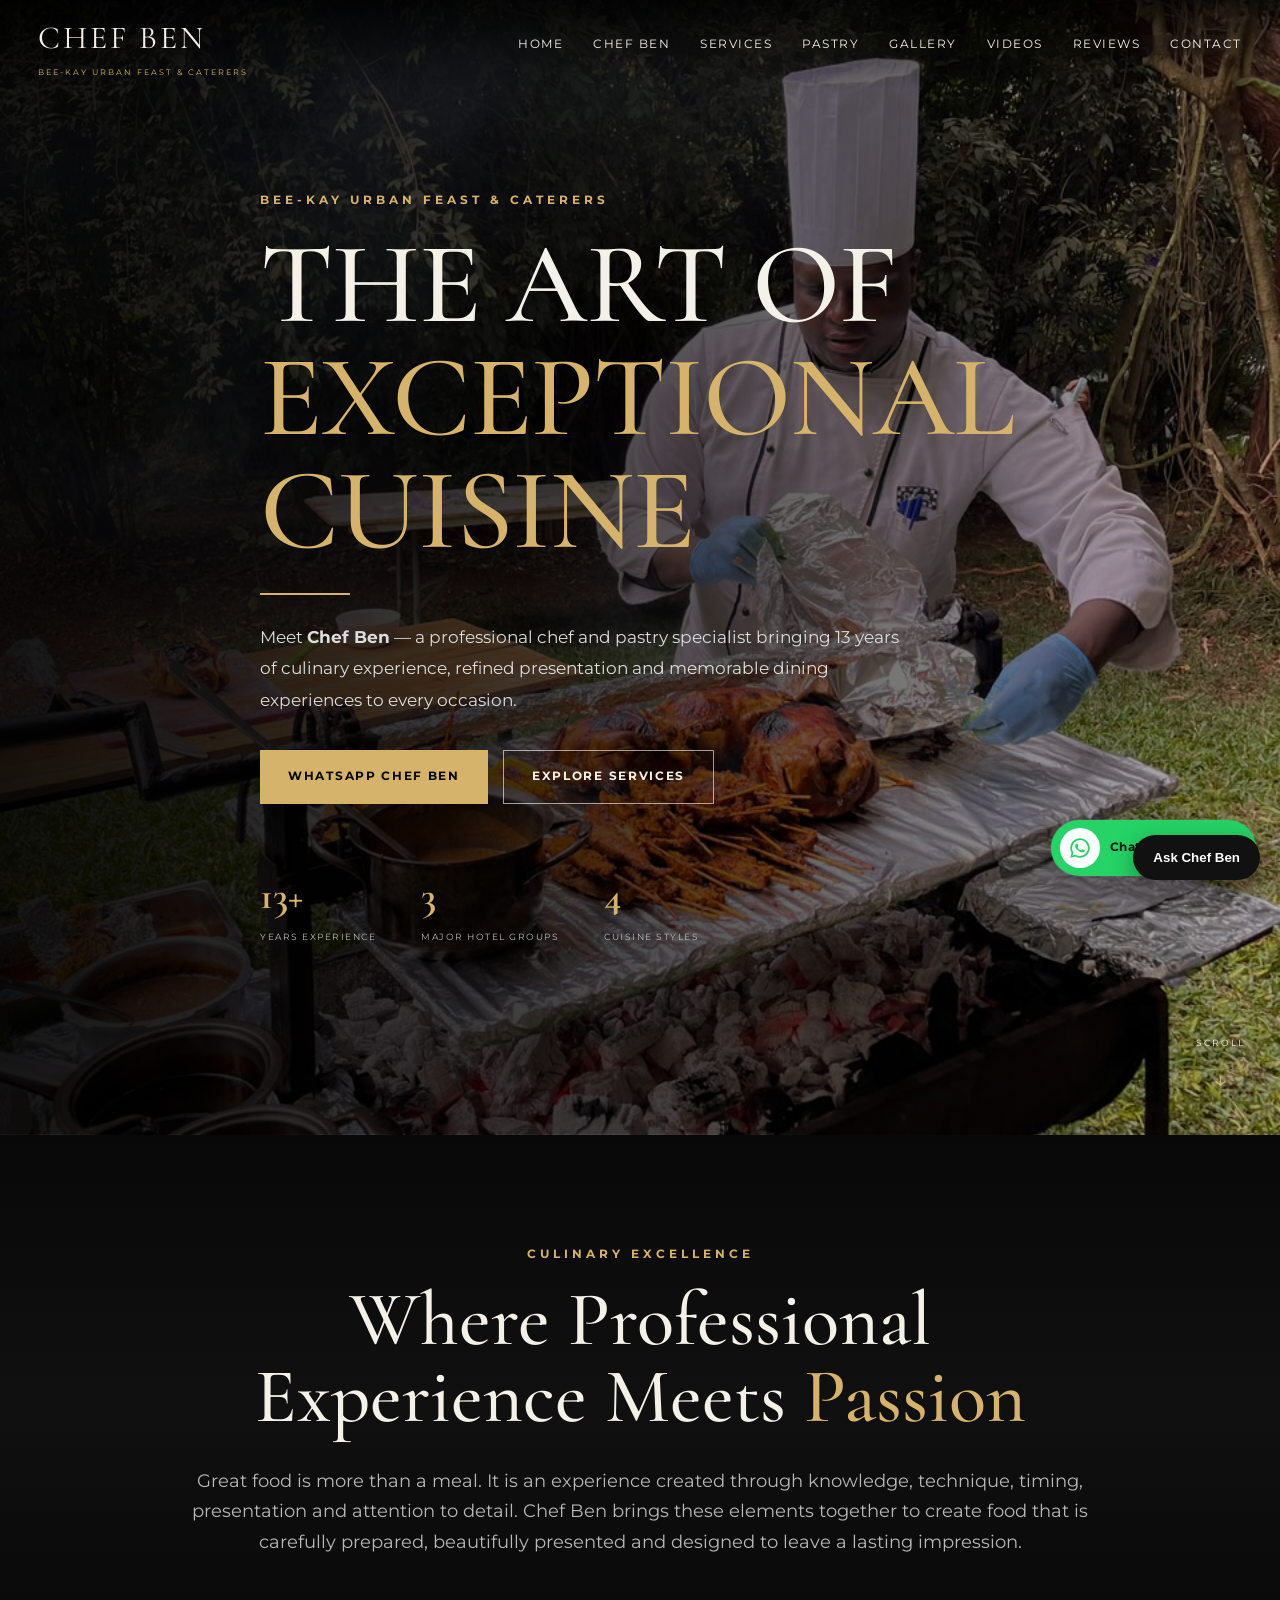
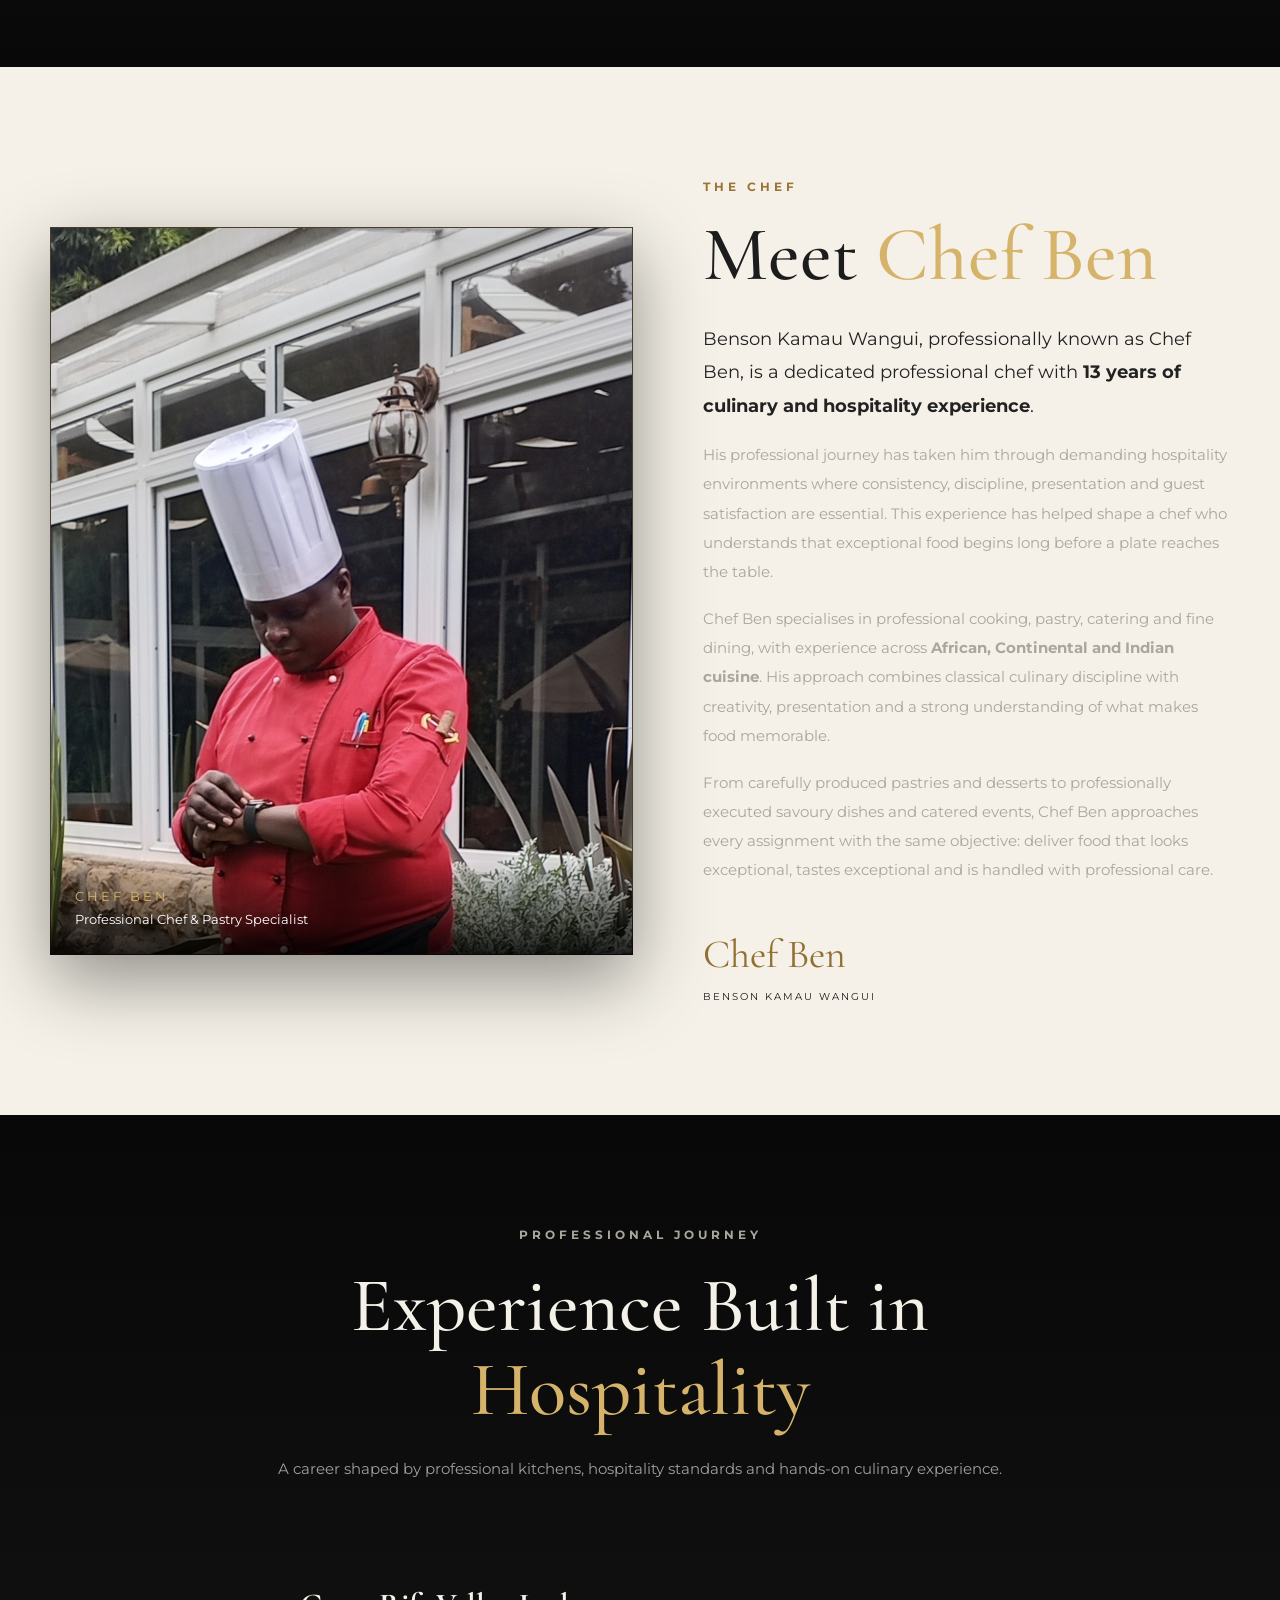
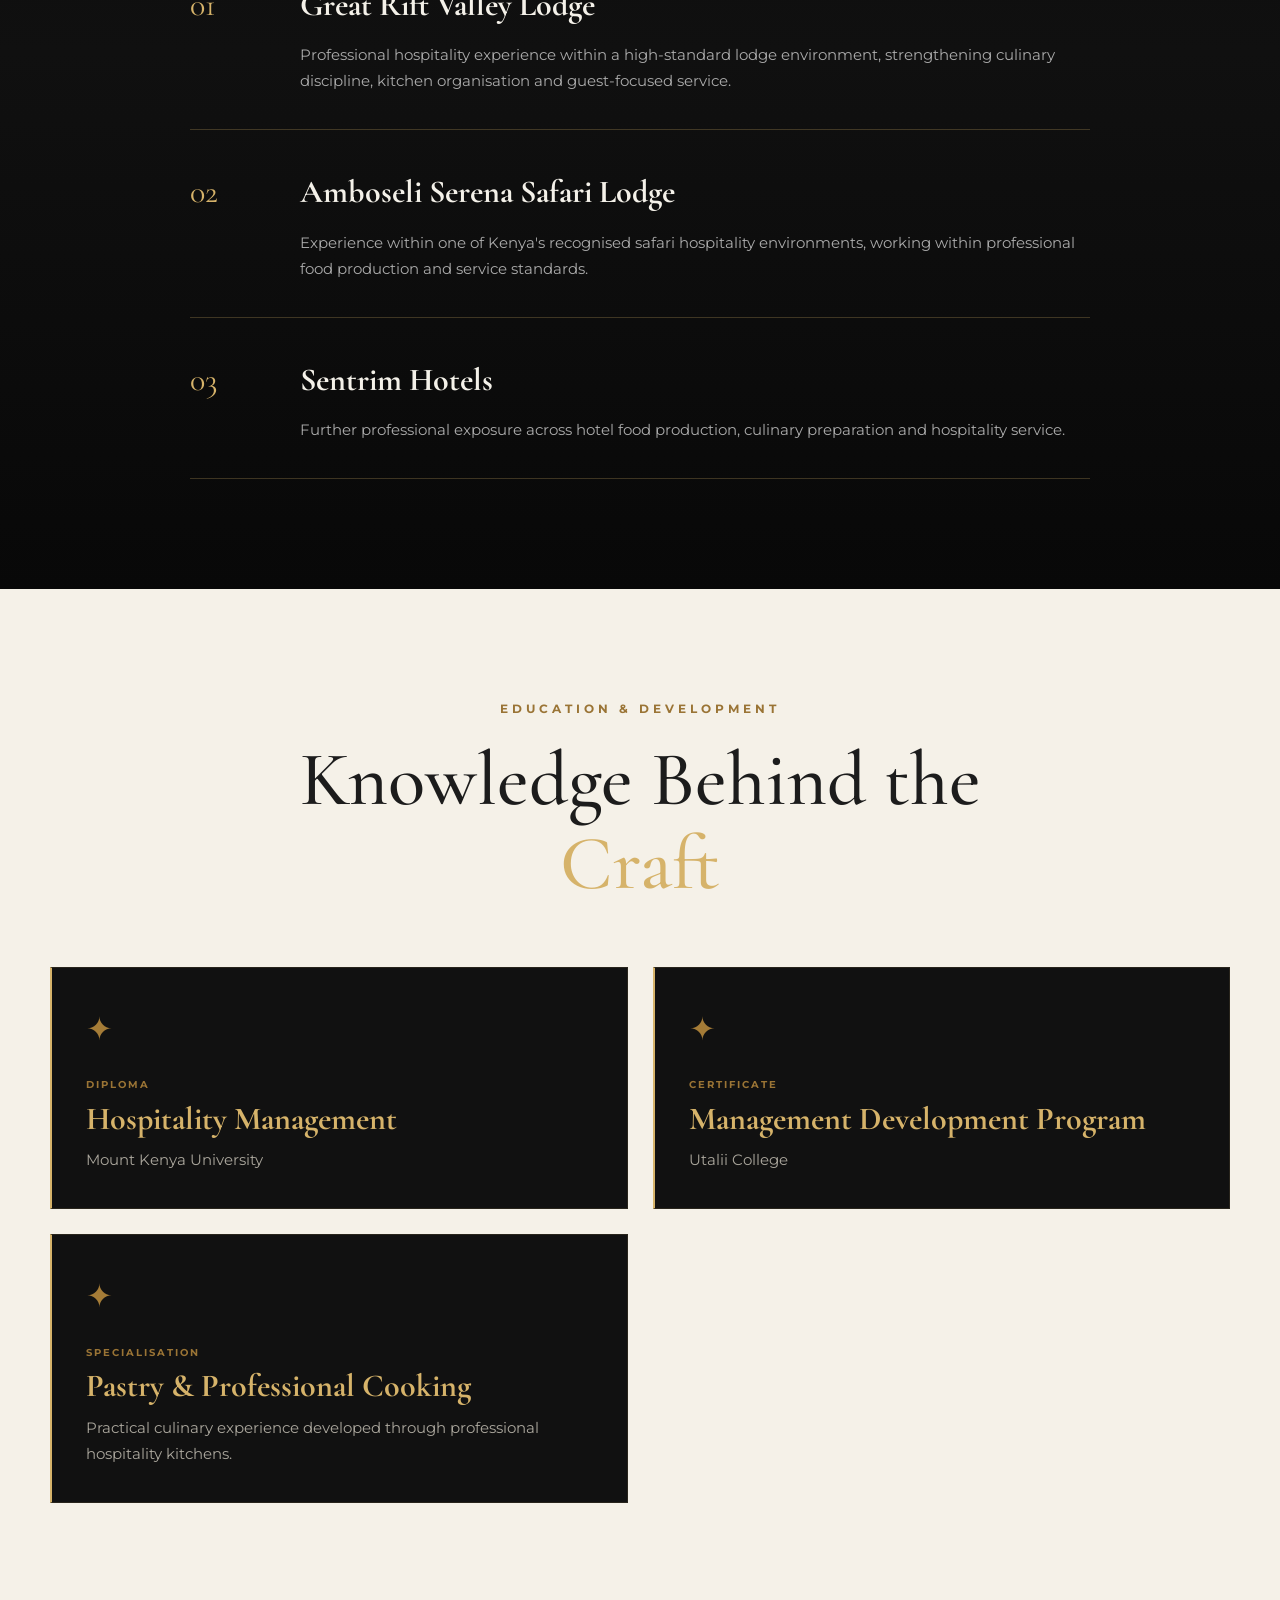
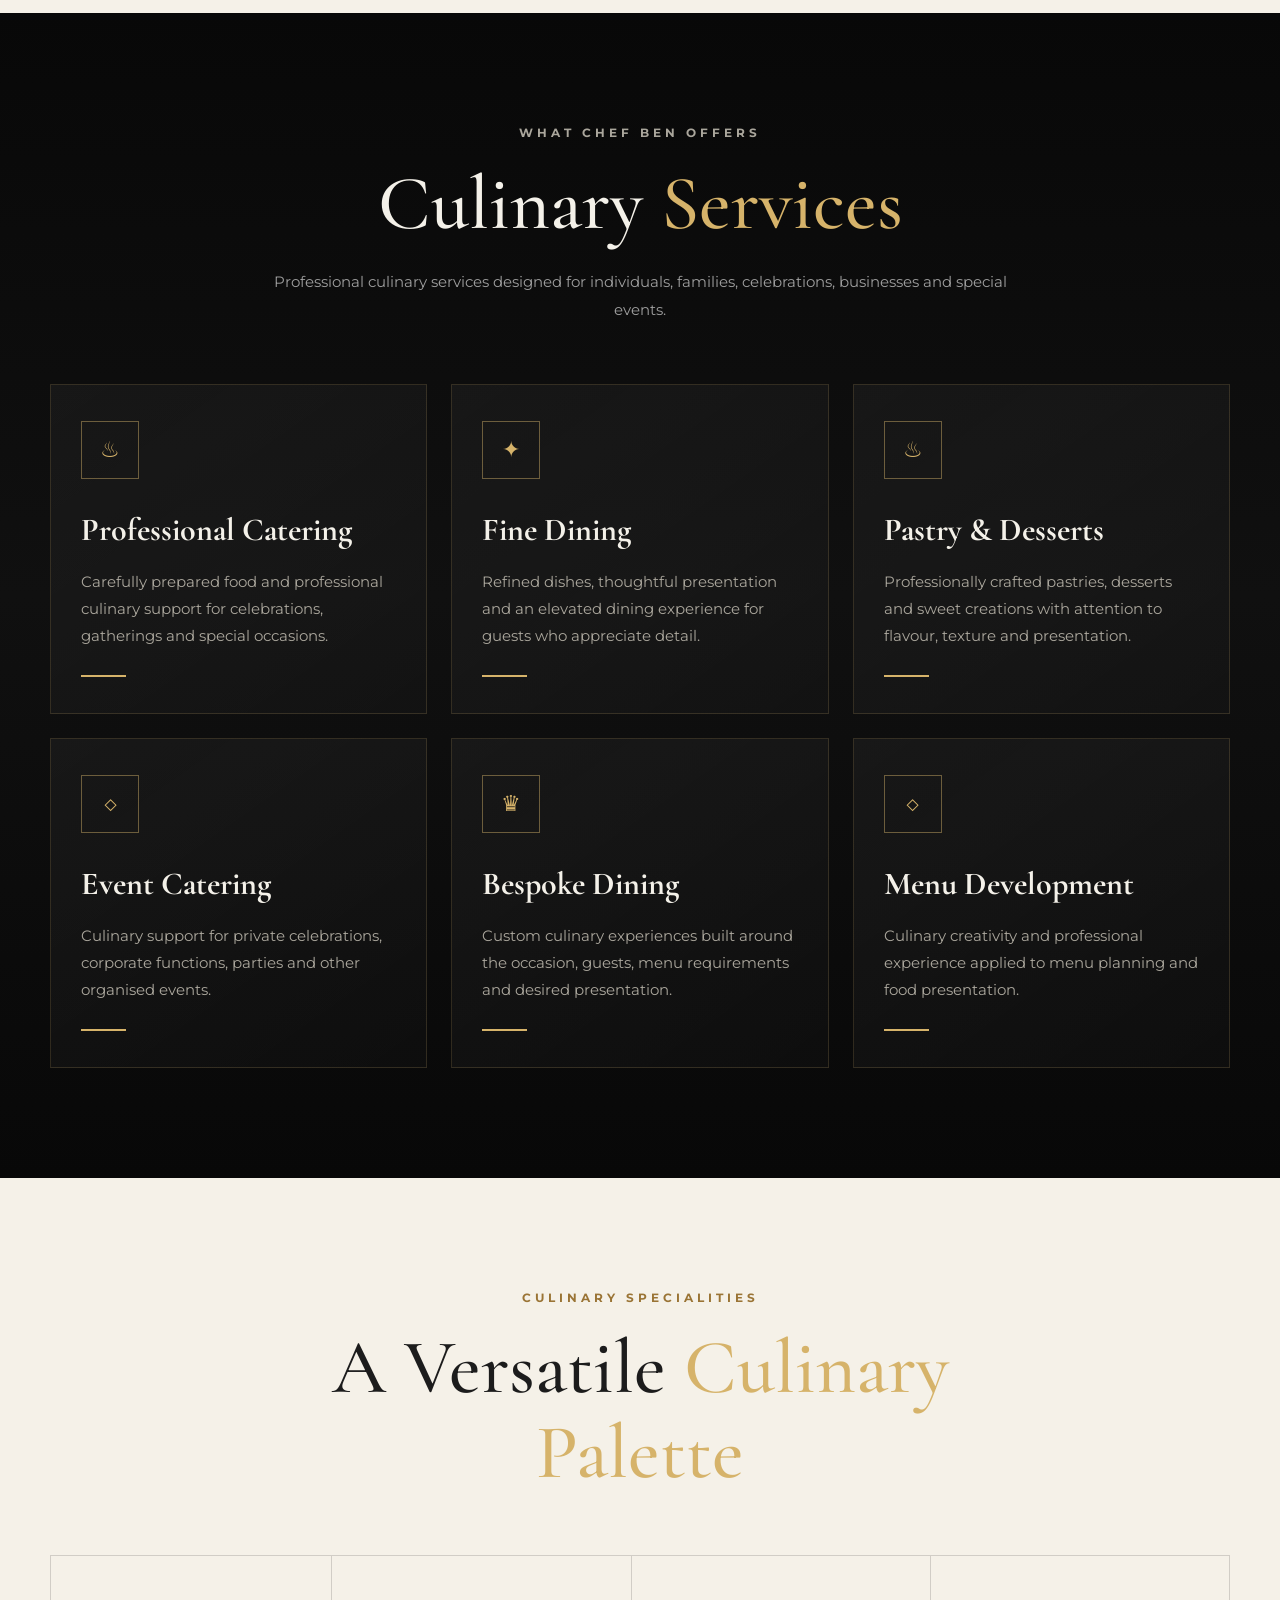
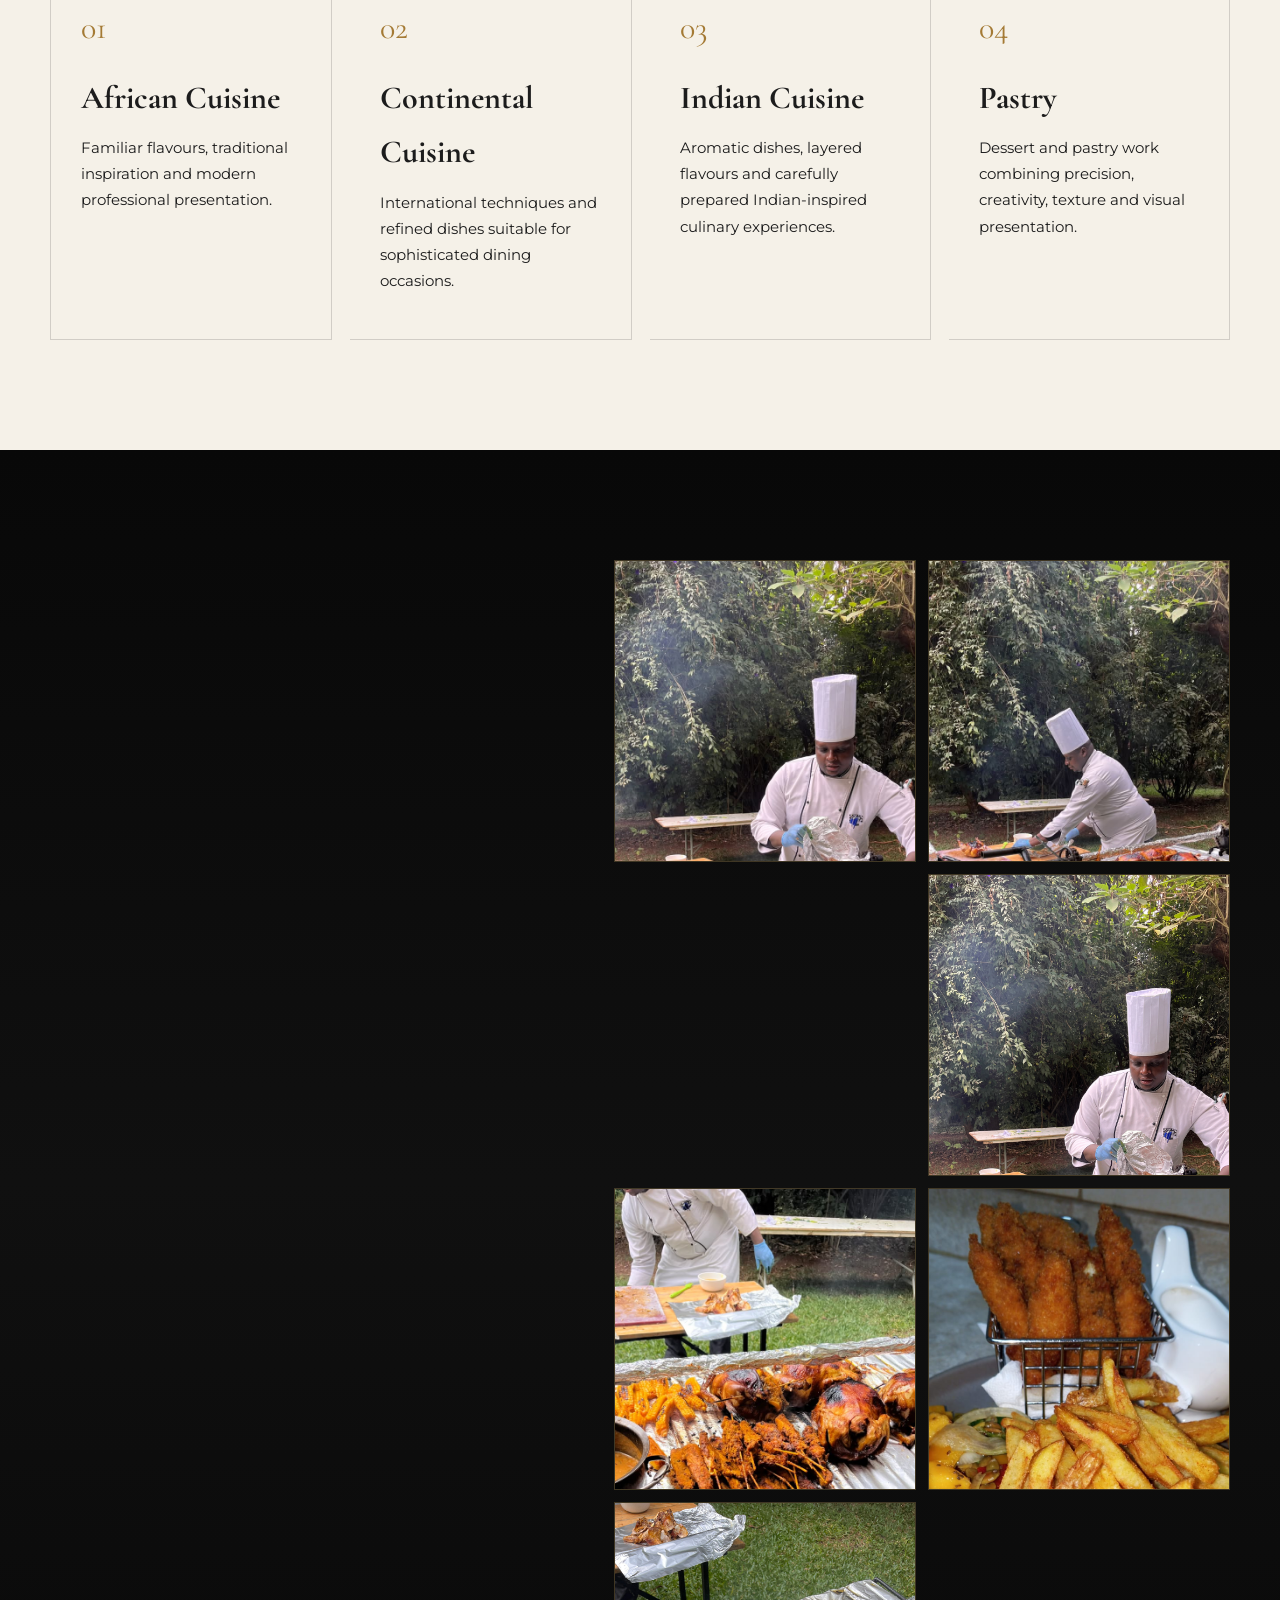
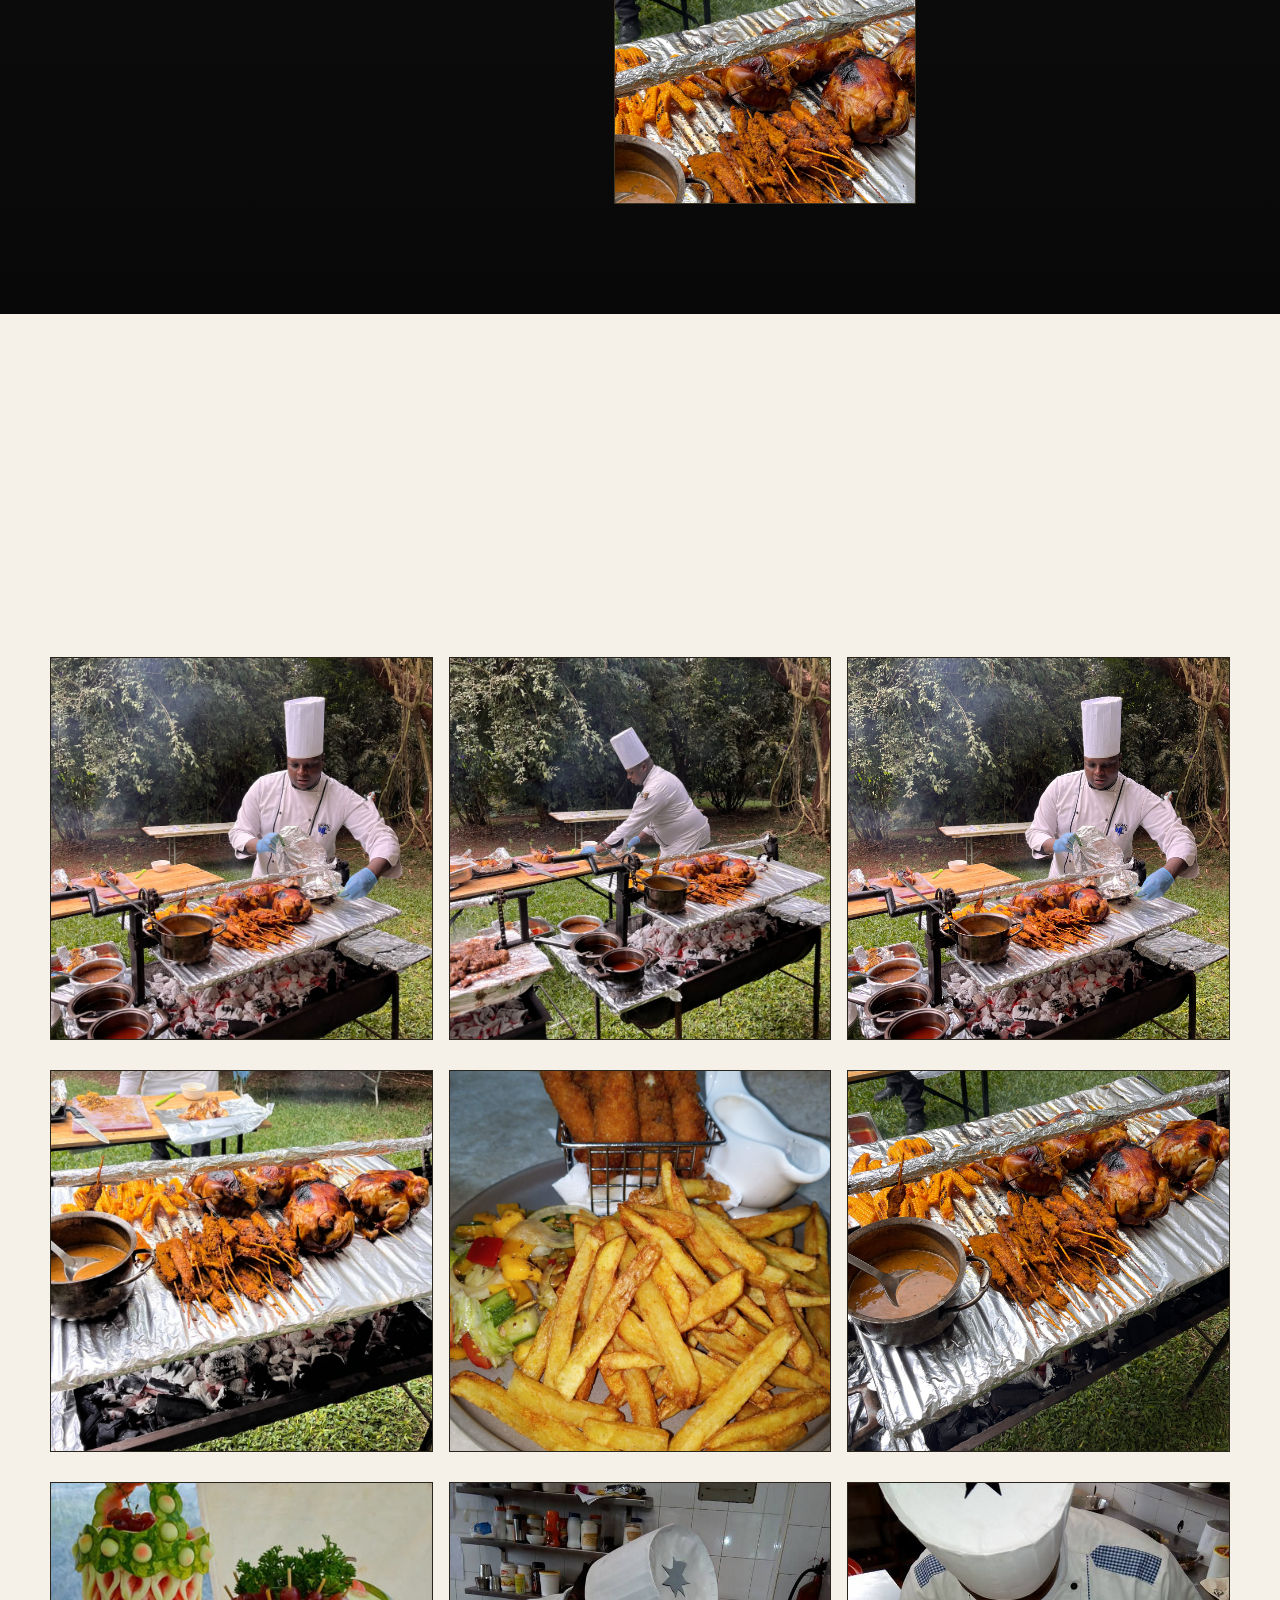
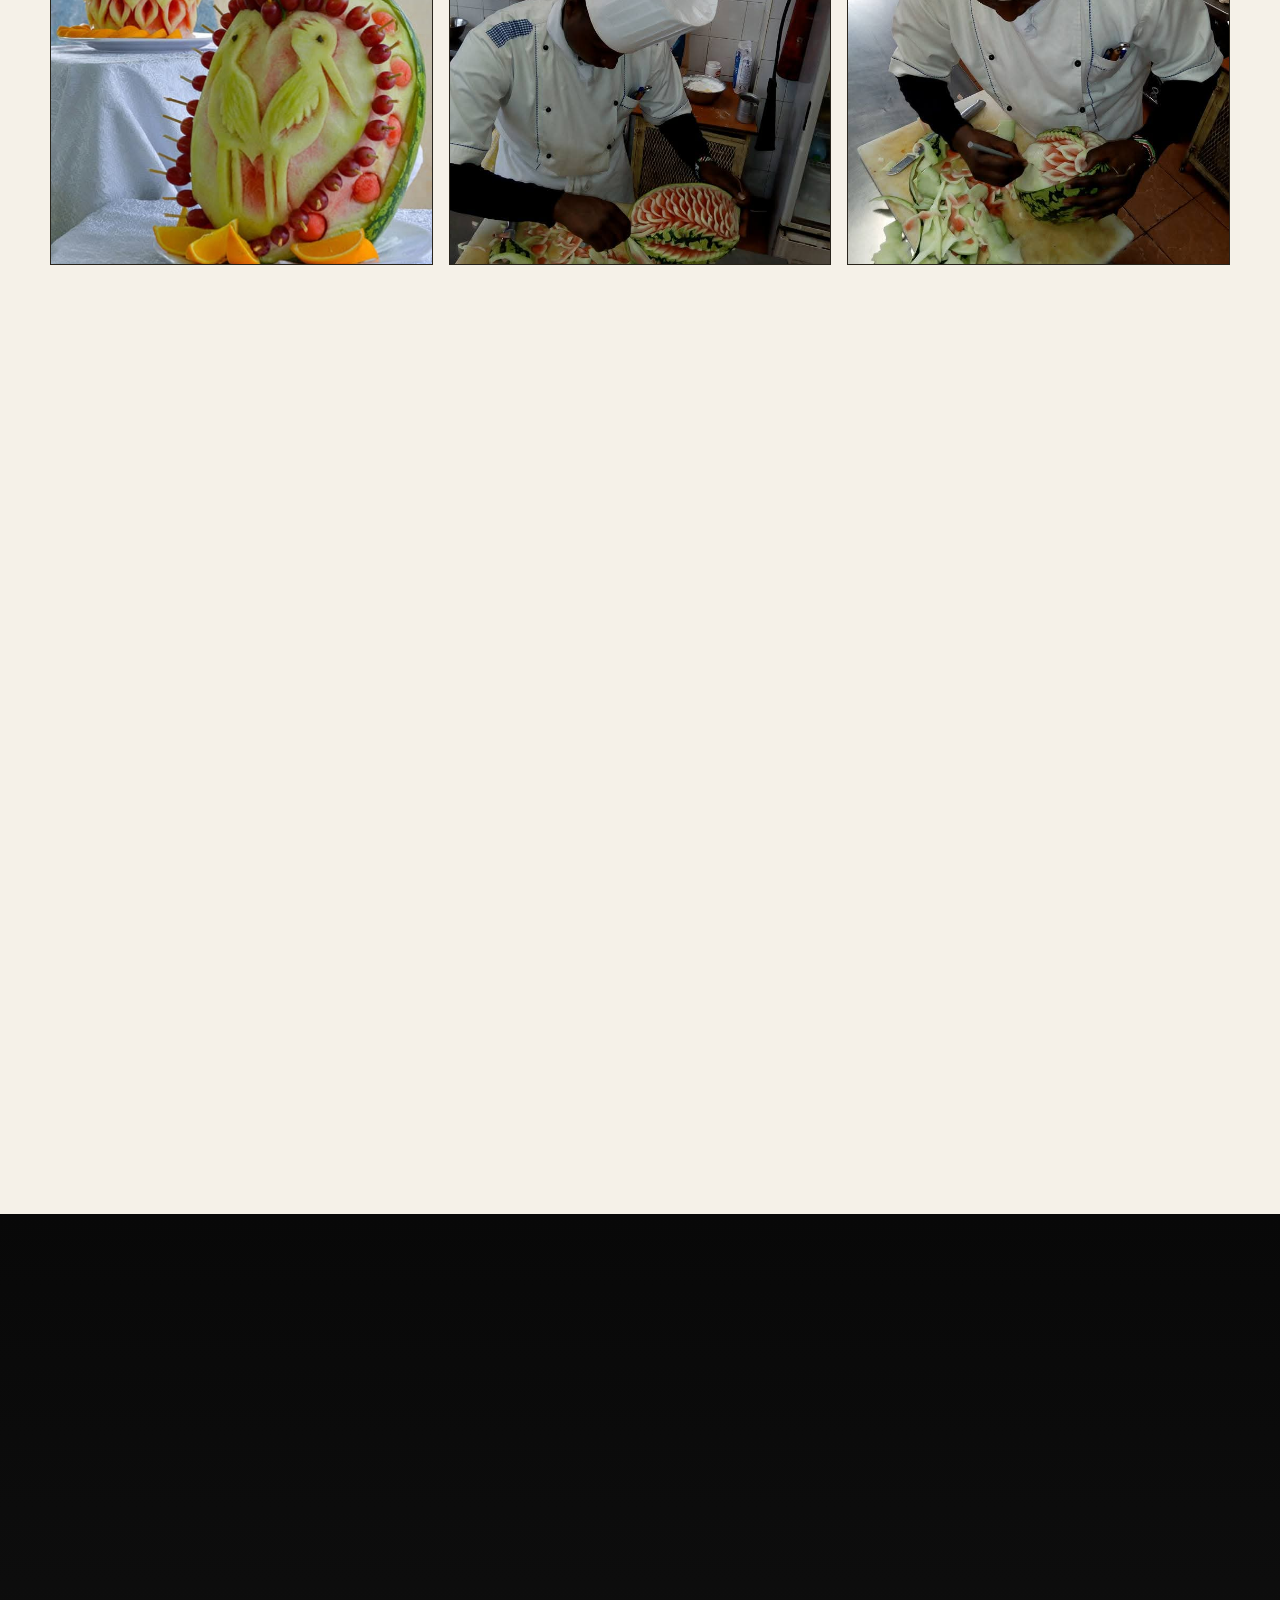
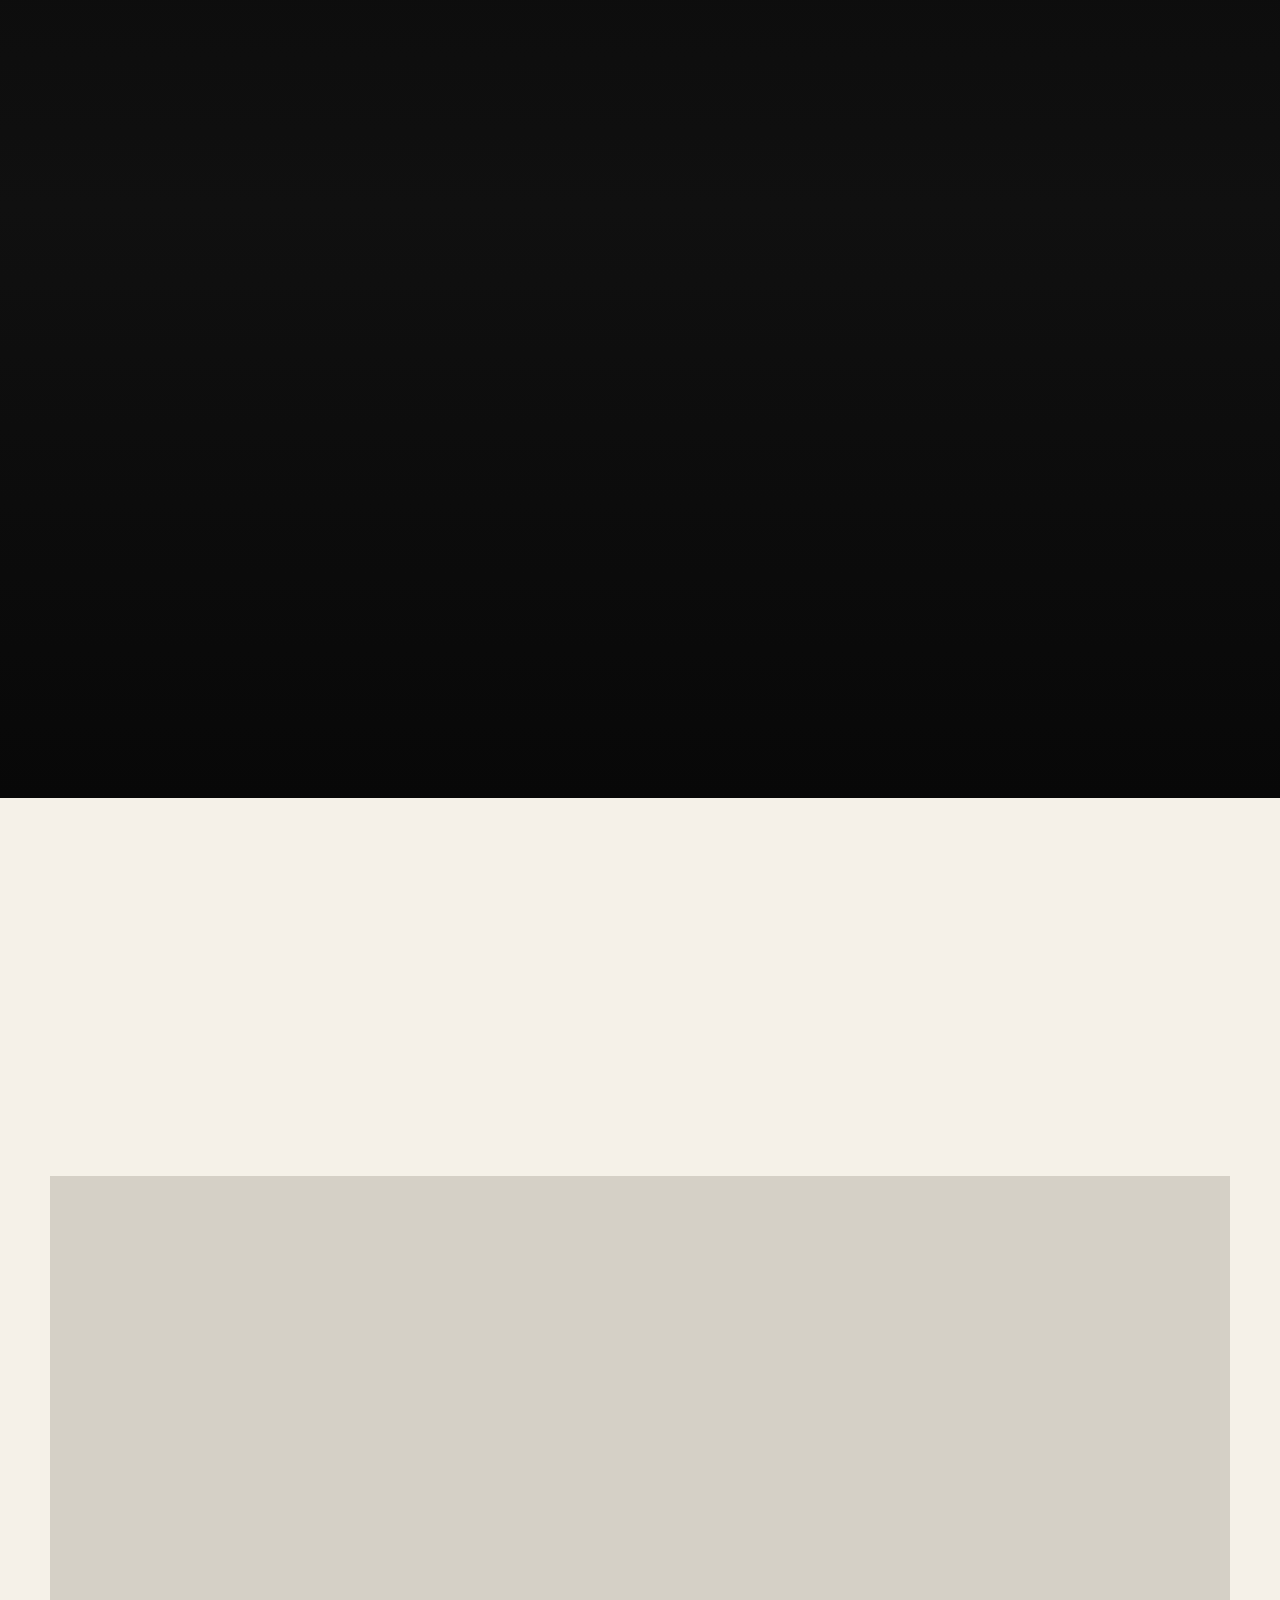
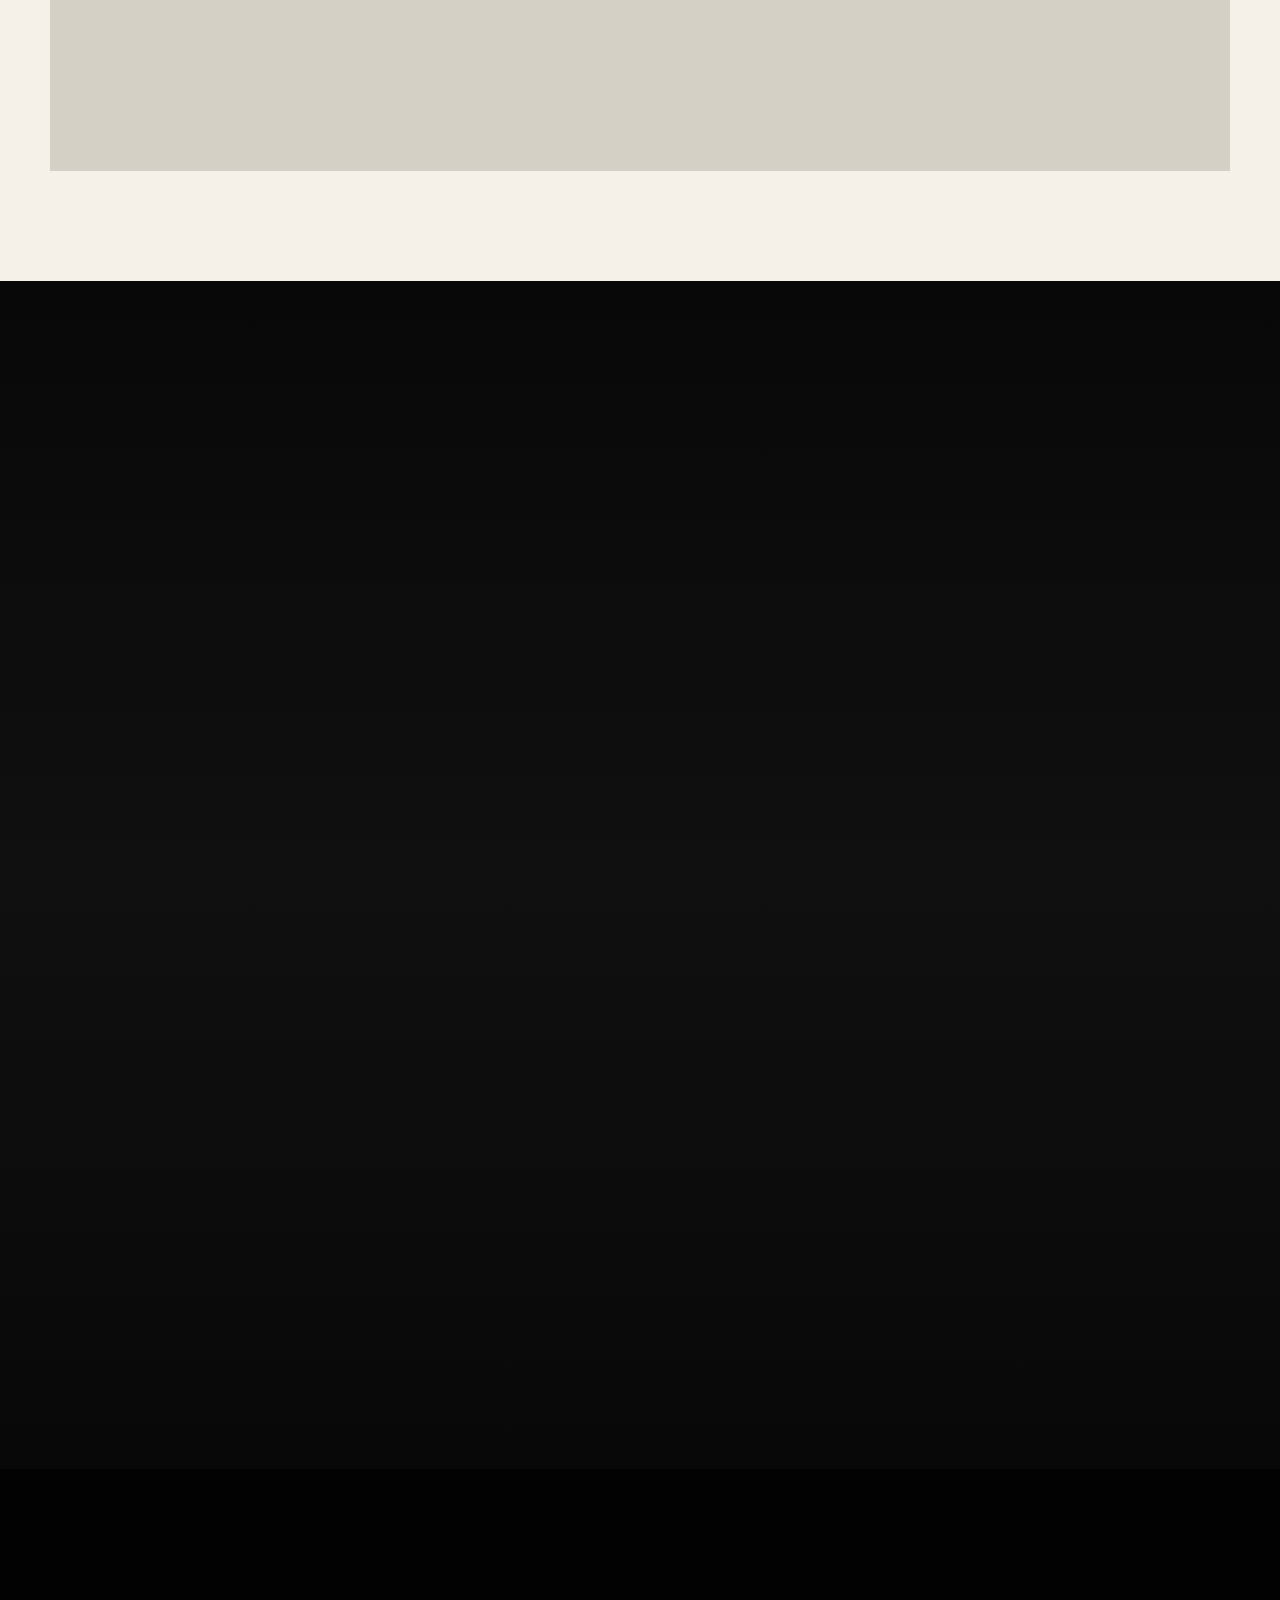
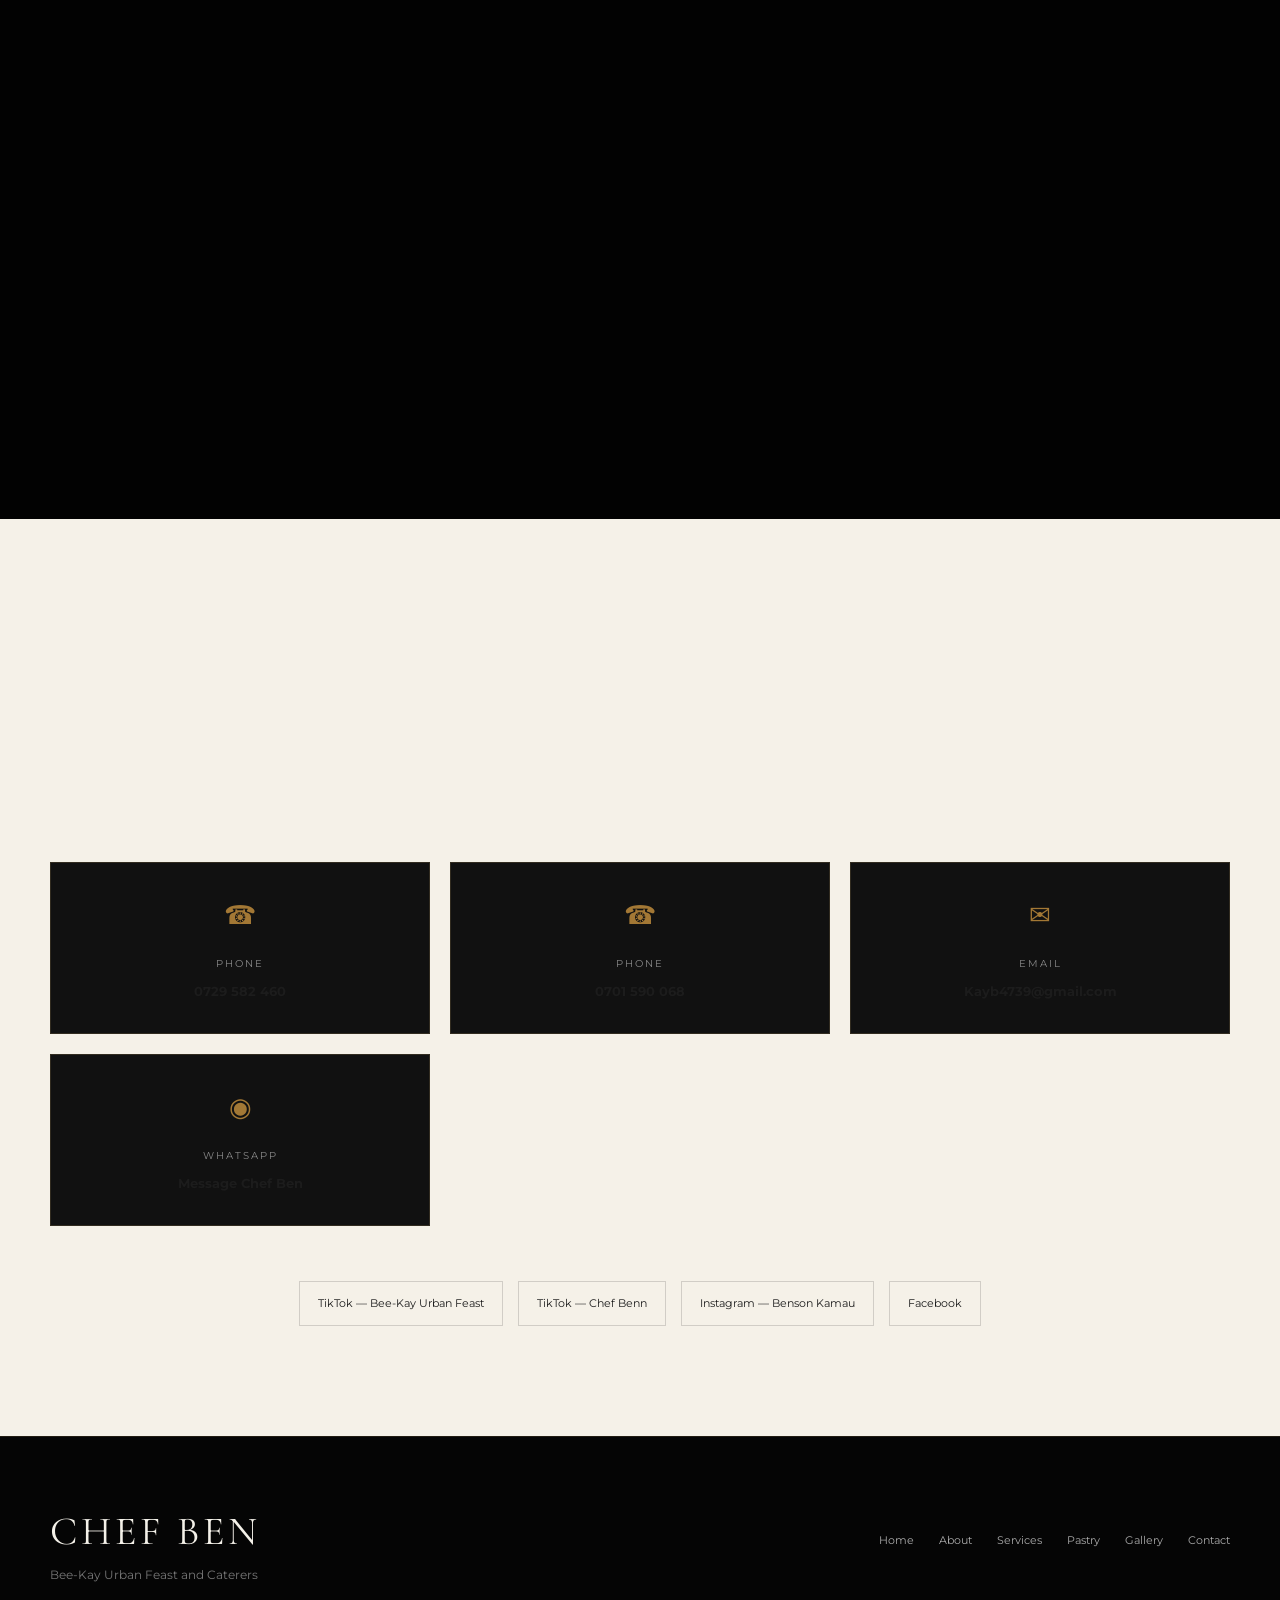
==== commit 69a93dd1: "Fix Chef Ben Assistant pointer events" ====
--- a/index.html
+++ b/index.html
@@ -22,7 +22,7 @@
     <meta name="theme-color" content="#050505">
     <link rel="icon" type="image/svg+xml" href="favicon.svg">
 <style id="chef-ben-assistant-fix">
-#cbAi{position:fixed!important;right:20px!important;bottom:20px!important;width:350px!important;max-width:calc(100vw - 30px)!important;z-index:2147483647!important;pointer-events:none!important}
+#cbAi{position:fixed!important;right:20px!important;bottom:20px!important;width:350px!important;max-width:calc(100vw - 30px)!important;z-index:2147483647!important;pointer-events:auto!important}
 #cbAiToggle{display:block!important;position:relative!important;z-index:2147483647!important;pointer-events:auto!important;cursor:pointer!important;background:#111!important;color:#fff!important;border:0!important;padding:15px 20px!important;border-radius:999px!important;font-weight:700!important;box-shadow:0 8px 25px rgba(0,0,0,.35)!important}
 #cbAiBox{position:relative!important;z-index:2147483647!important;pointer-events:auto!important}
 </style>
@@ -1090,7 +1090,7 @@
 <div class="cb-ai-msg" id="cbAiMsg"><div class="cb-msg cb-bot">Hello! I'm Chef Ben's website assistant. Ask me about private chef services, catering, bookings or the KTN feature.</div></div>
 <div class="cb-ai-input"><input id="cbAiInput" placeholder="Ask Chef Ben..."><button id="cbAiSend">Send</button></div>
 </div>
-<button type="button" class="cb-ai-toggle" id="cbAiToggle" style="position:relative;z-index:100000;cursor:pointer;pointer-events:auto;">Ask Chef Ben</button>
+<button type="button" class="cb-ai-toggle" id="cbAiToggle" style="position:relative;z-index:2147483647;cursor:pointer;pointer-events:auto;" onclick="var b=document.getElementById('cbAiBox');b.style.display=b.style.display==='block'?'none':'block';">Ask Chef Ben</button>
 </div>
 
 <script>
@@ -1122,3 +1122,4 @@
 
 
 
+
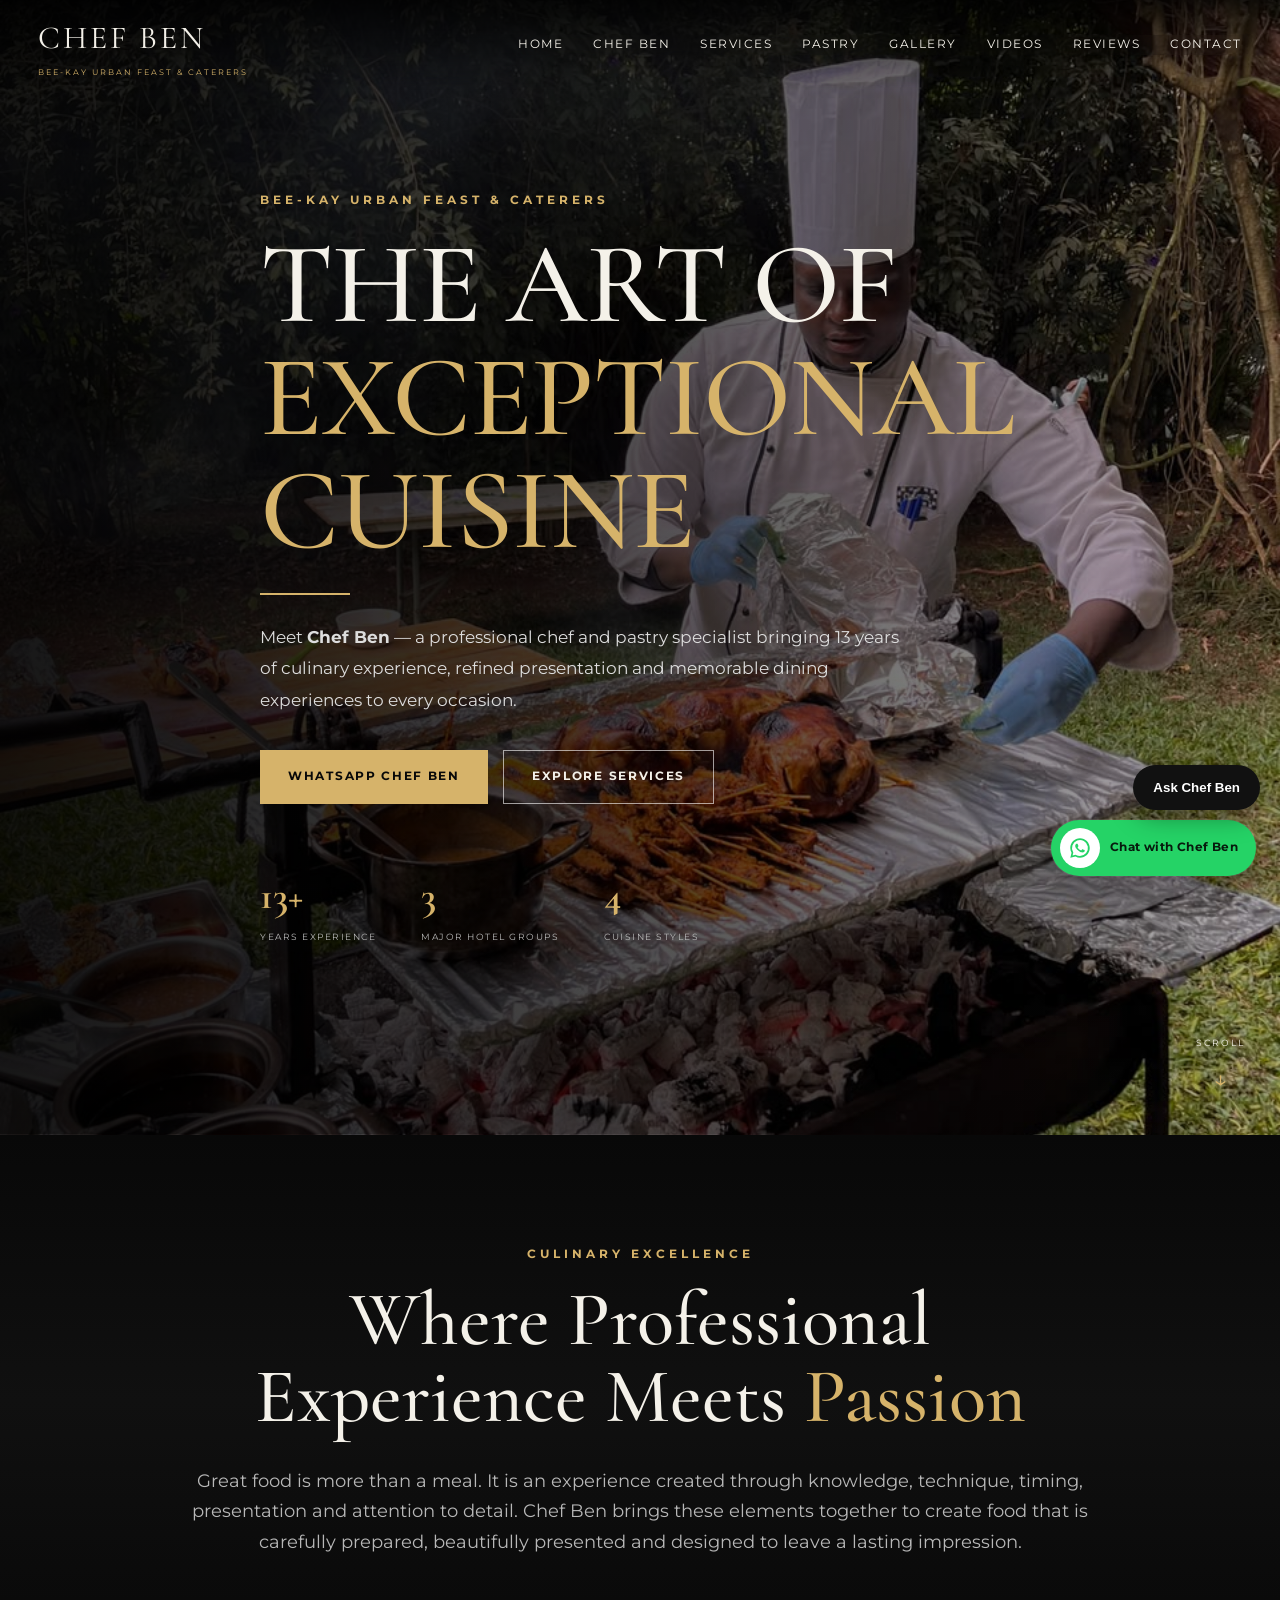
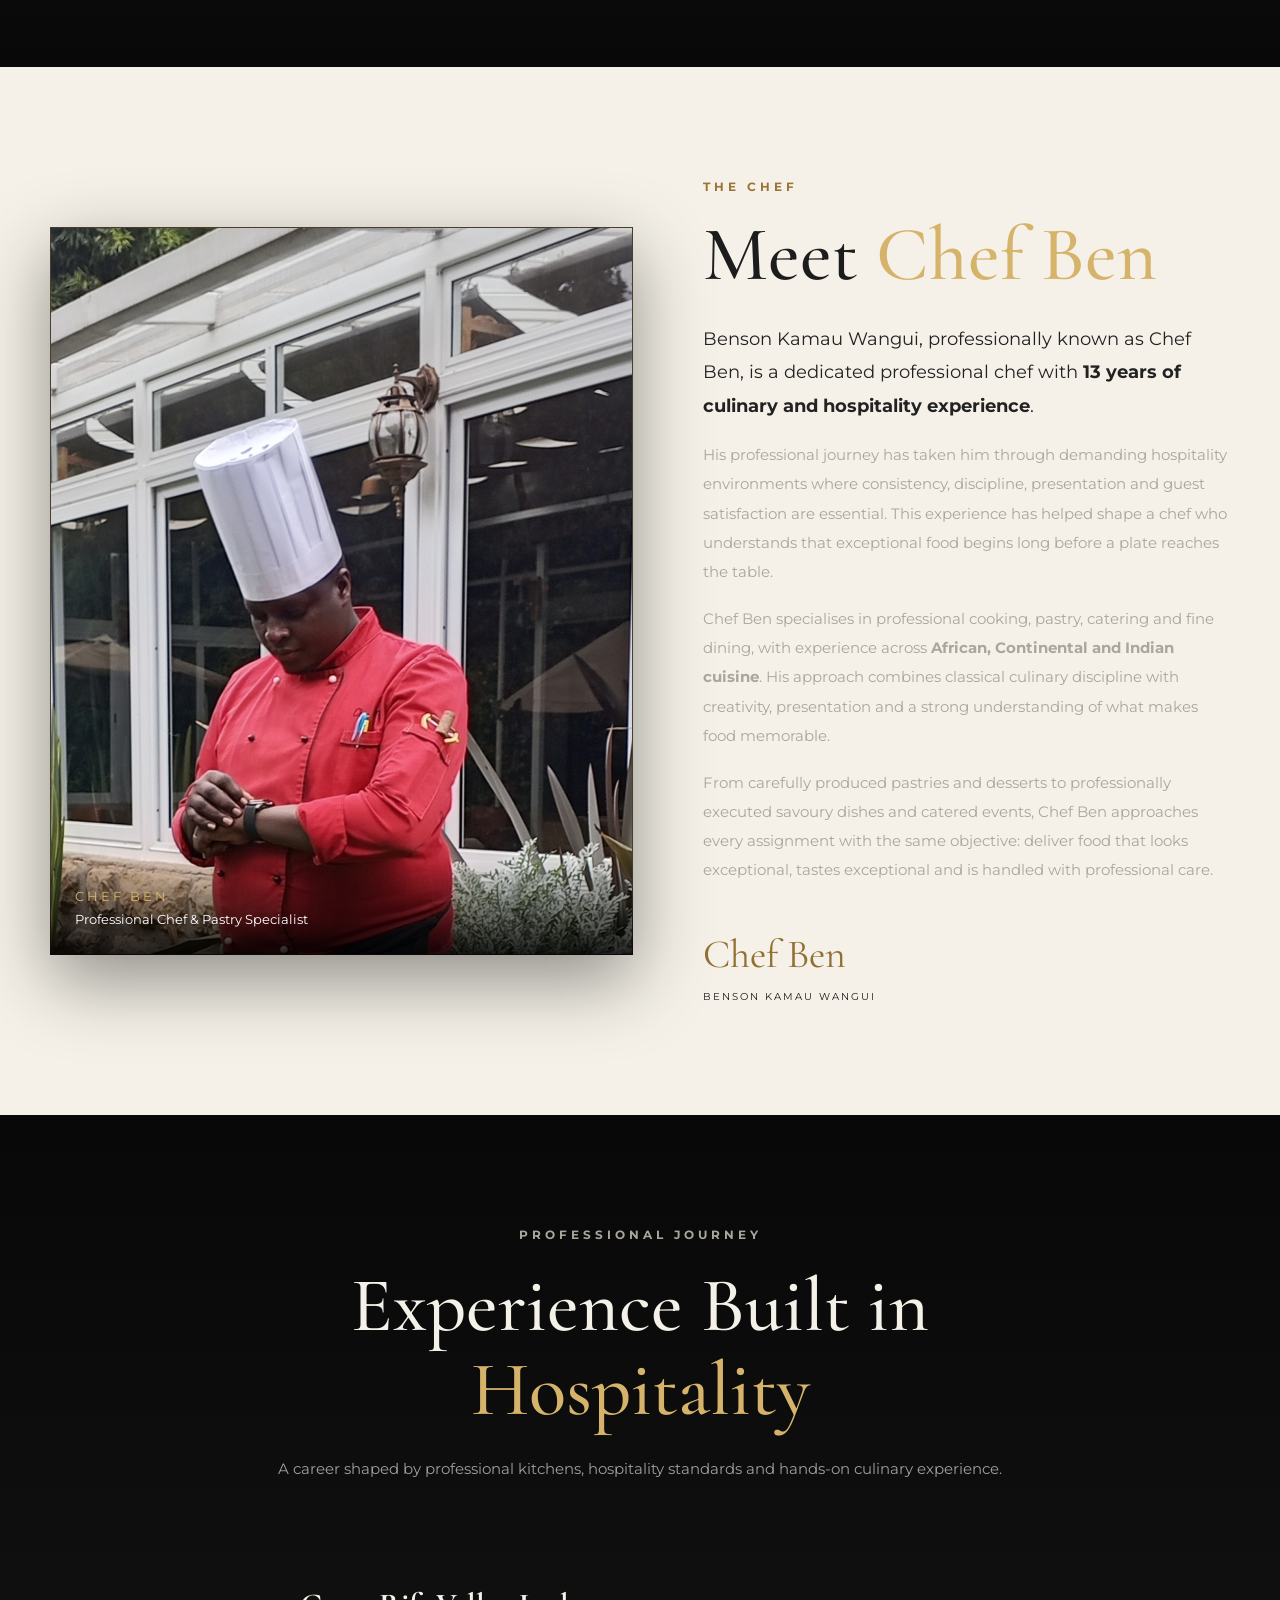
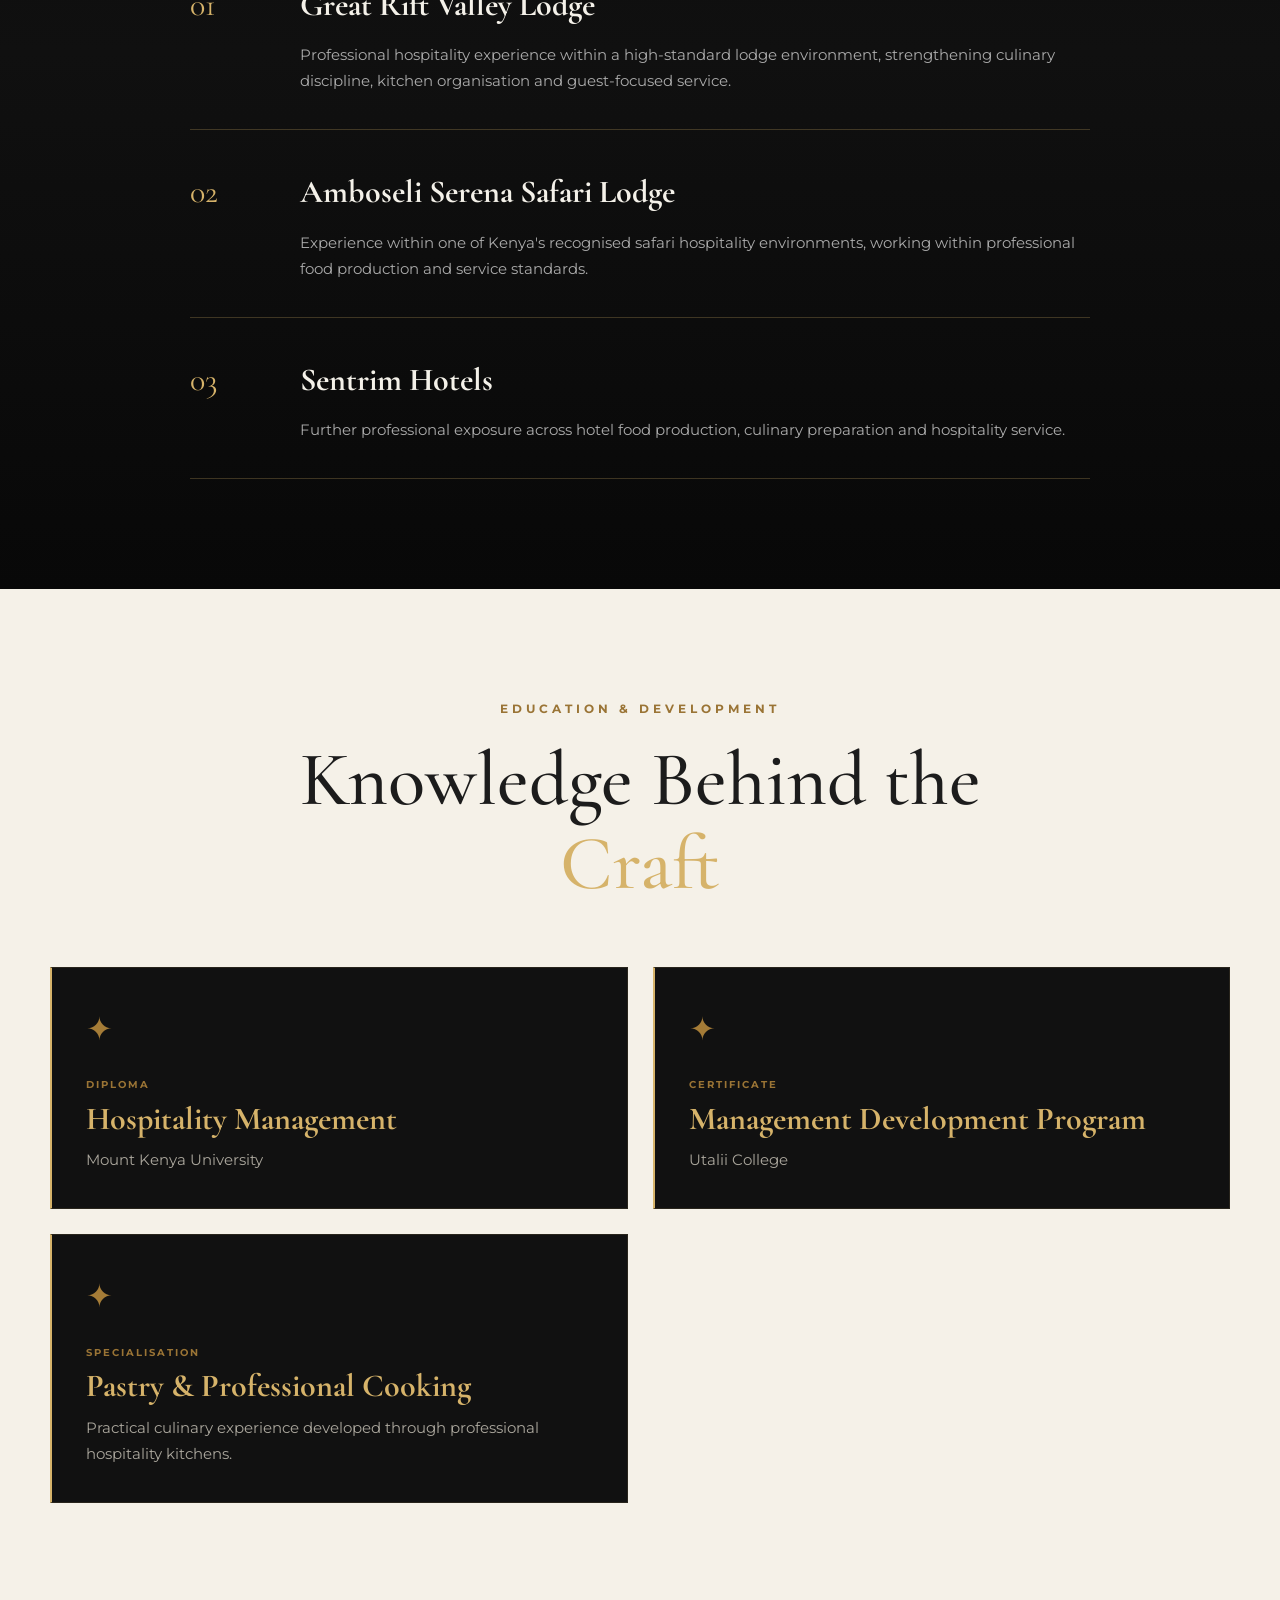
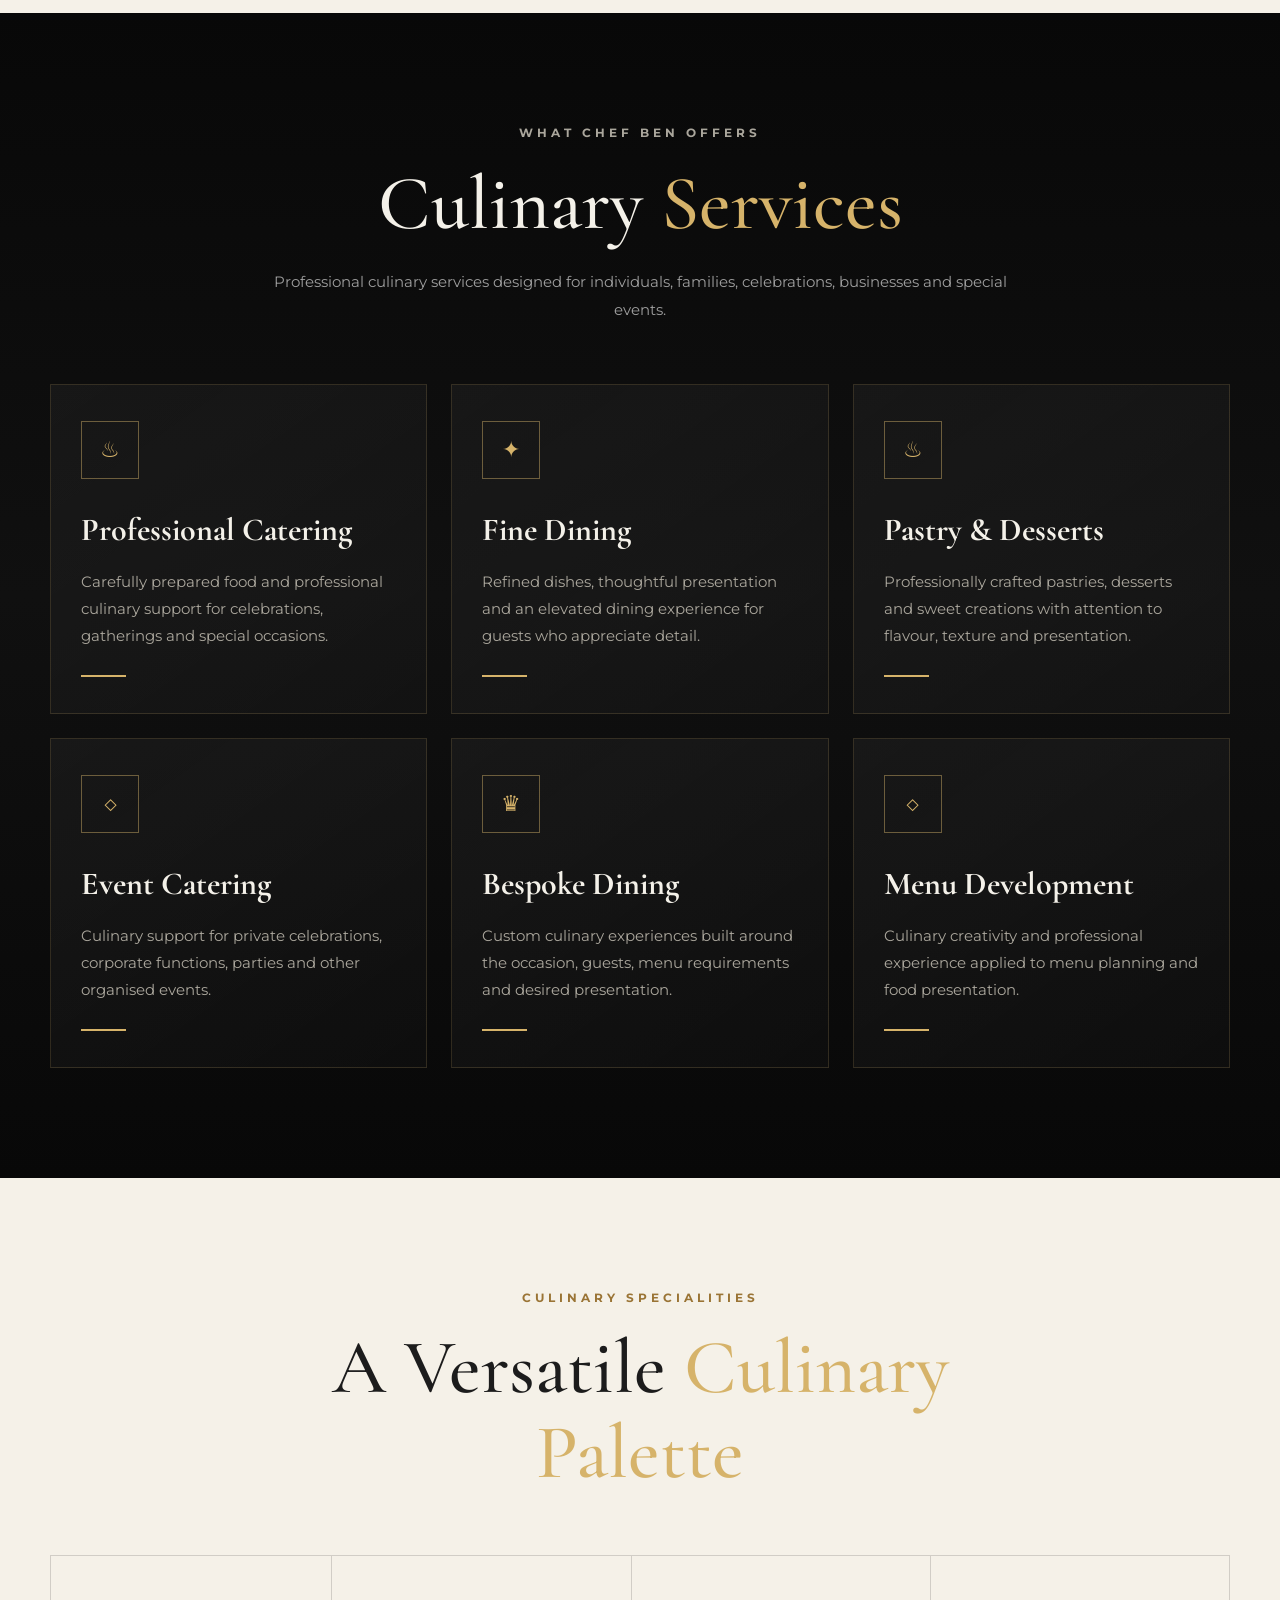
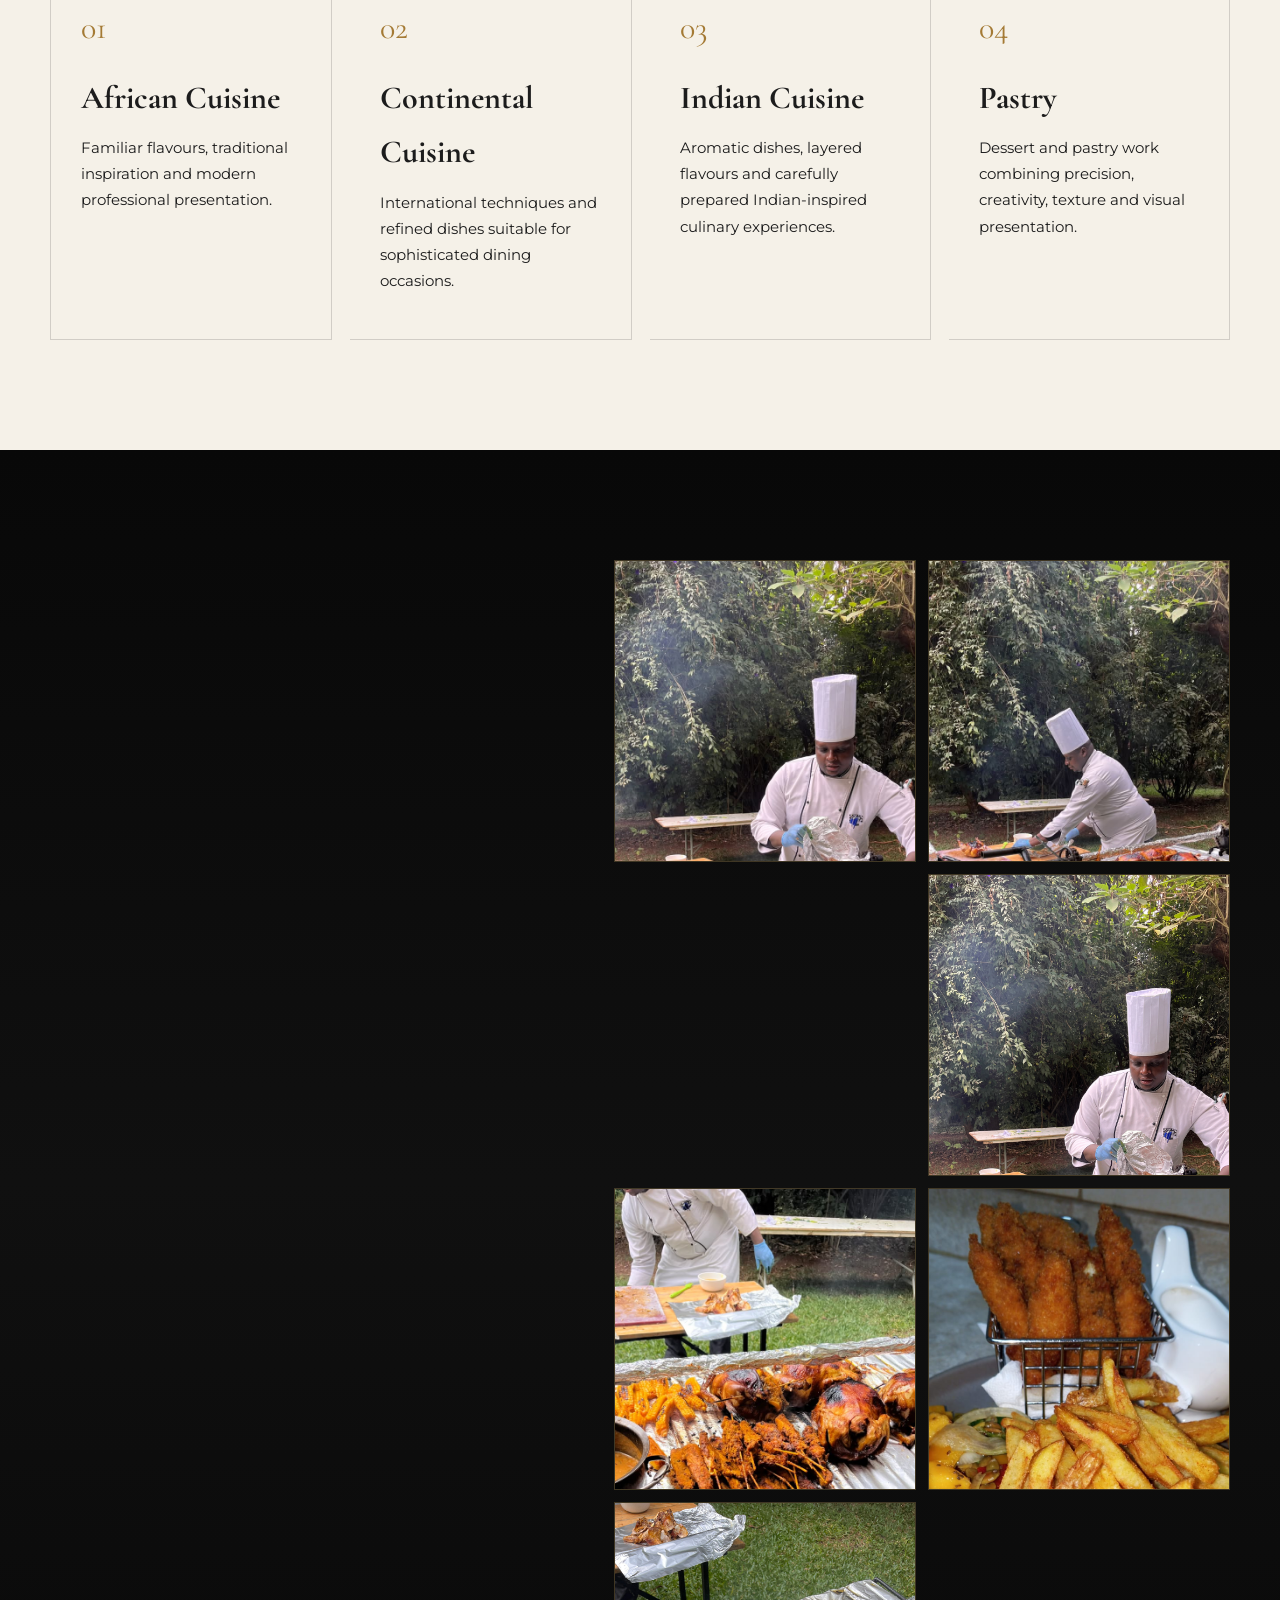
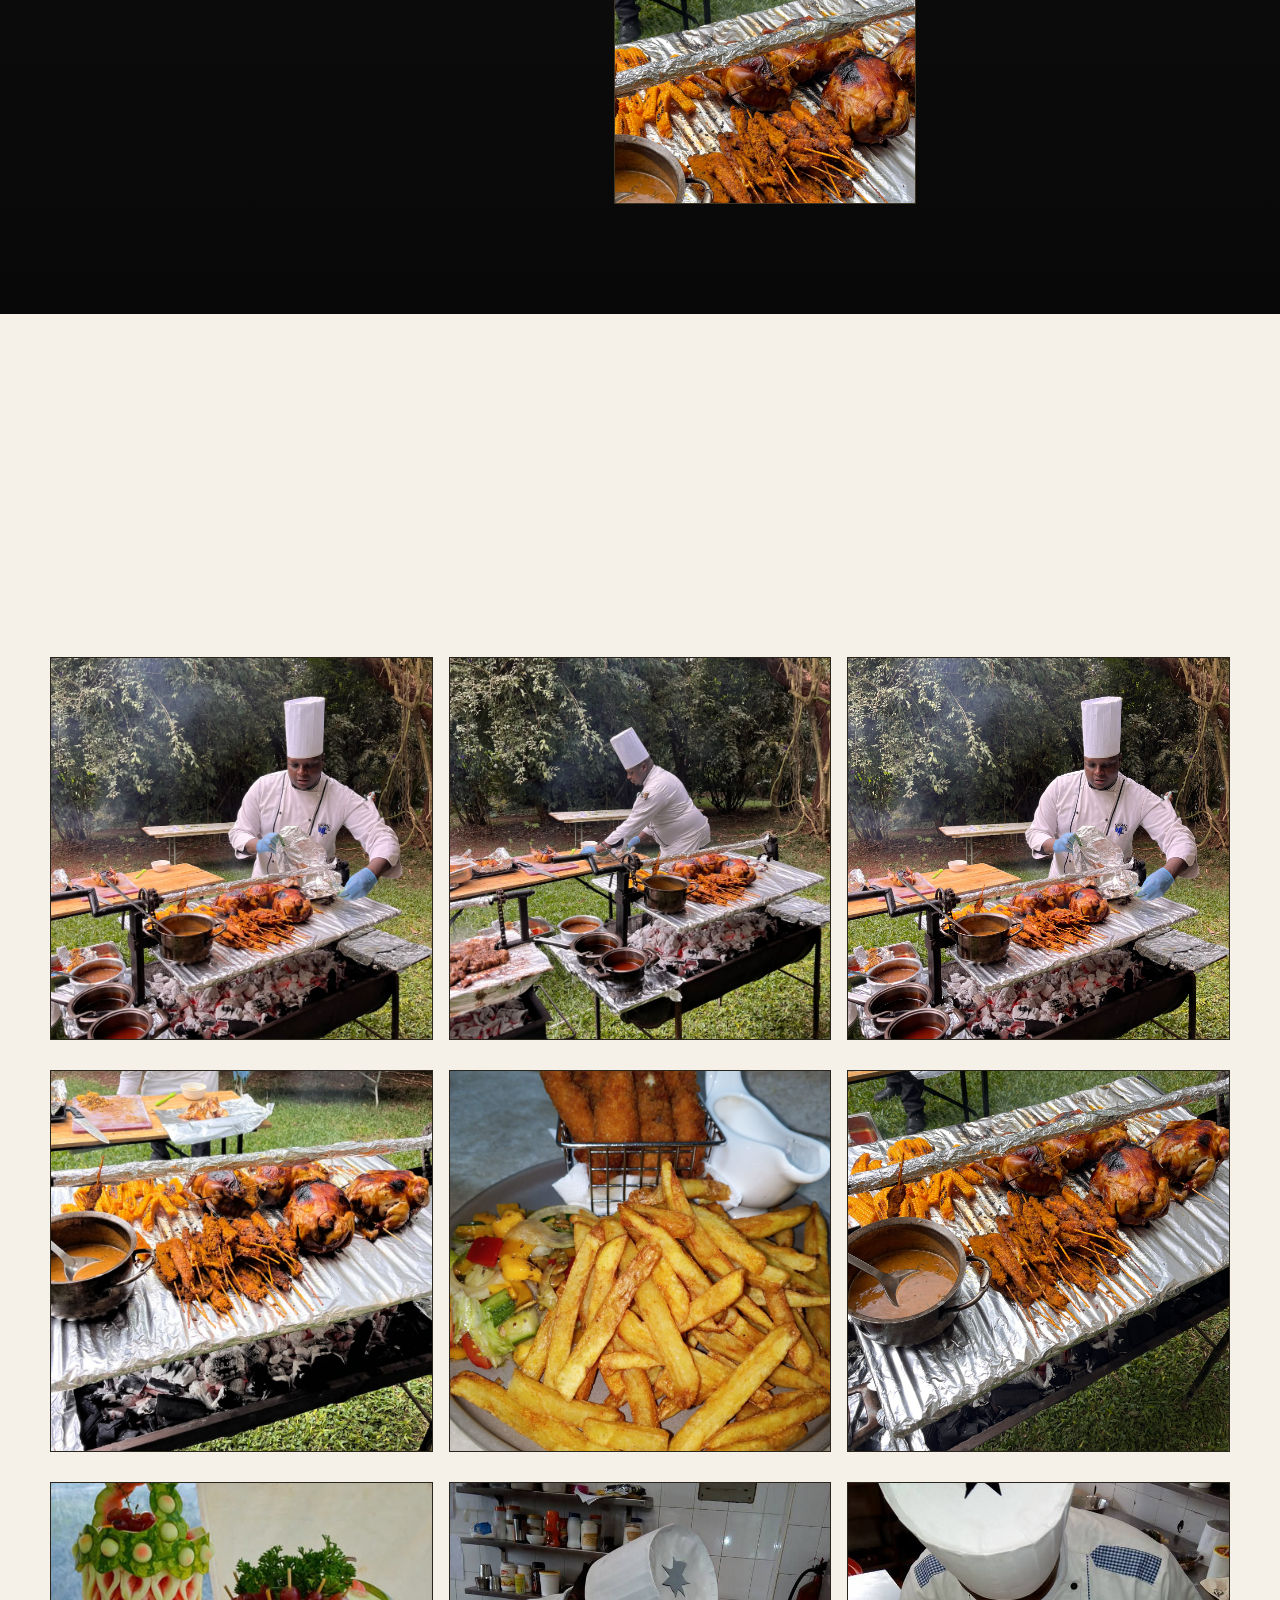
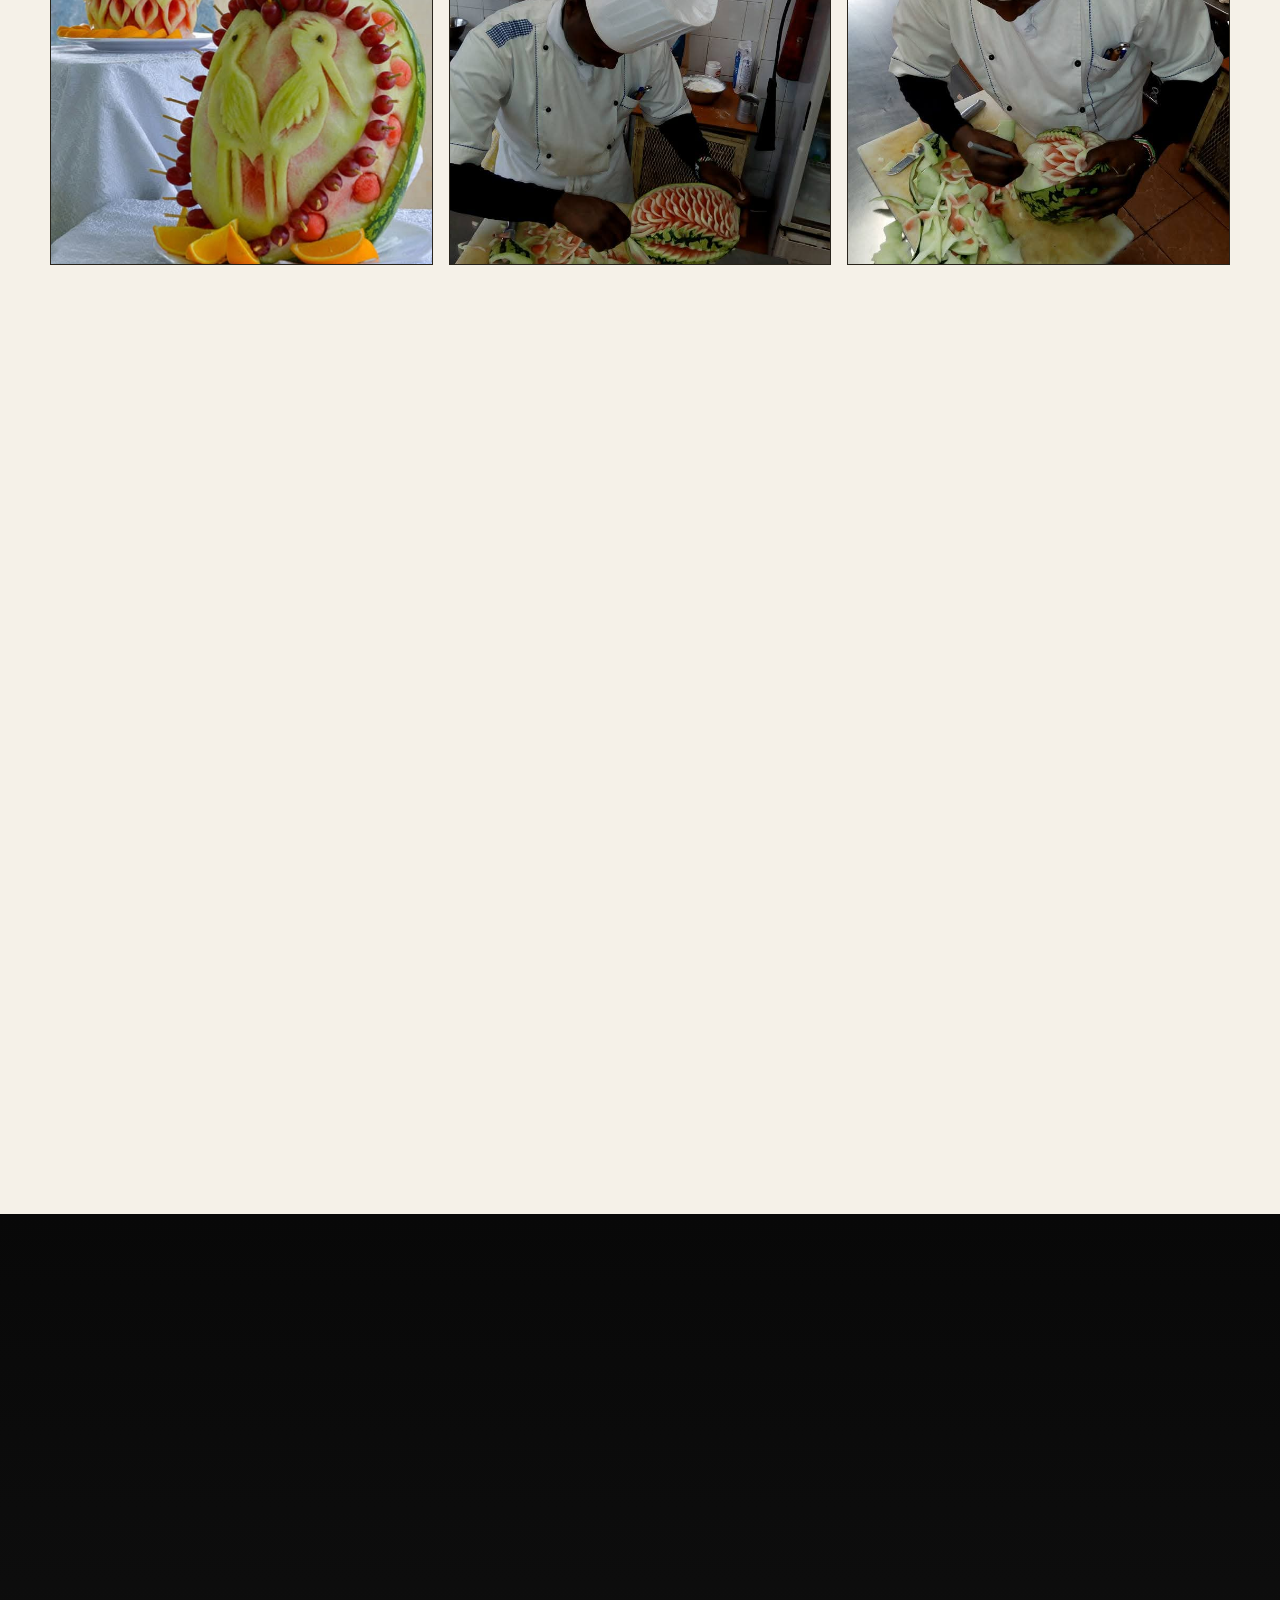
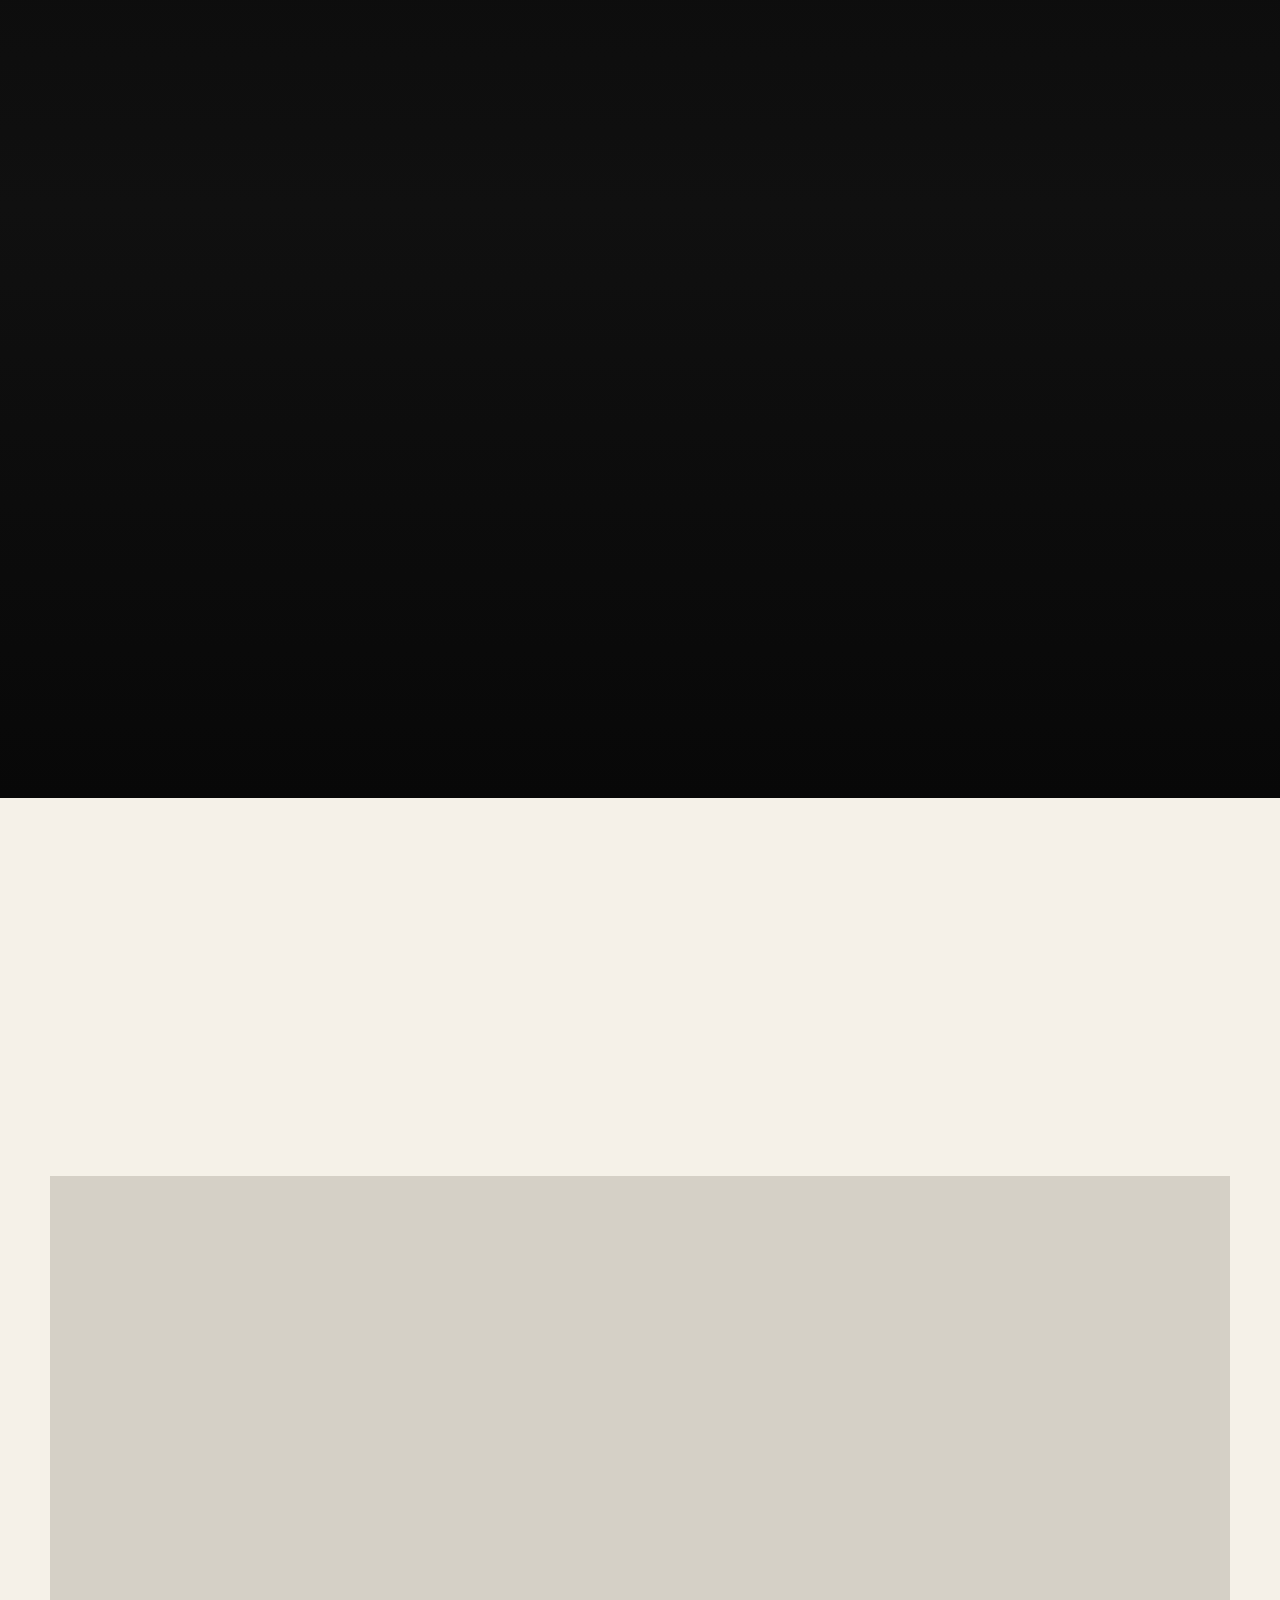
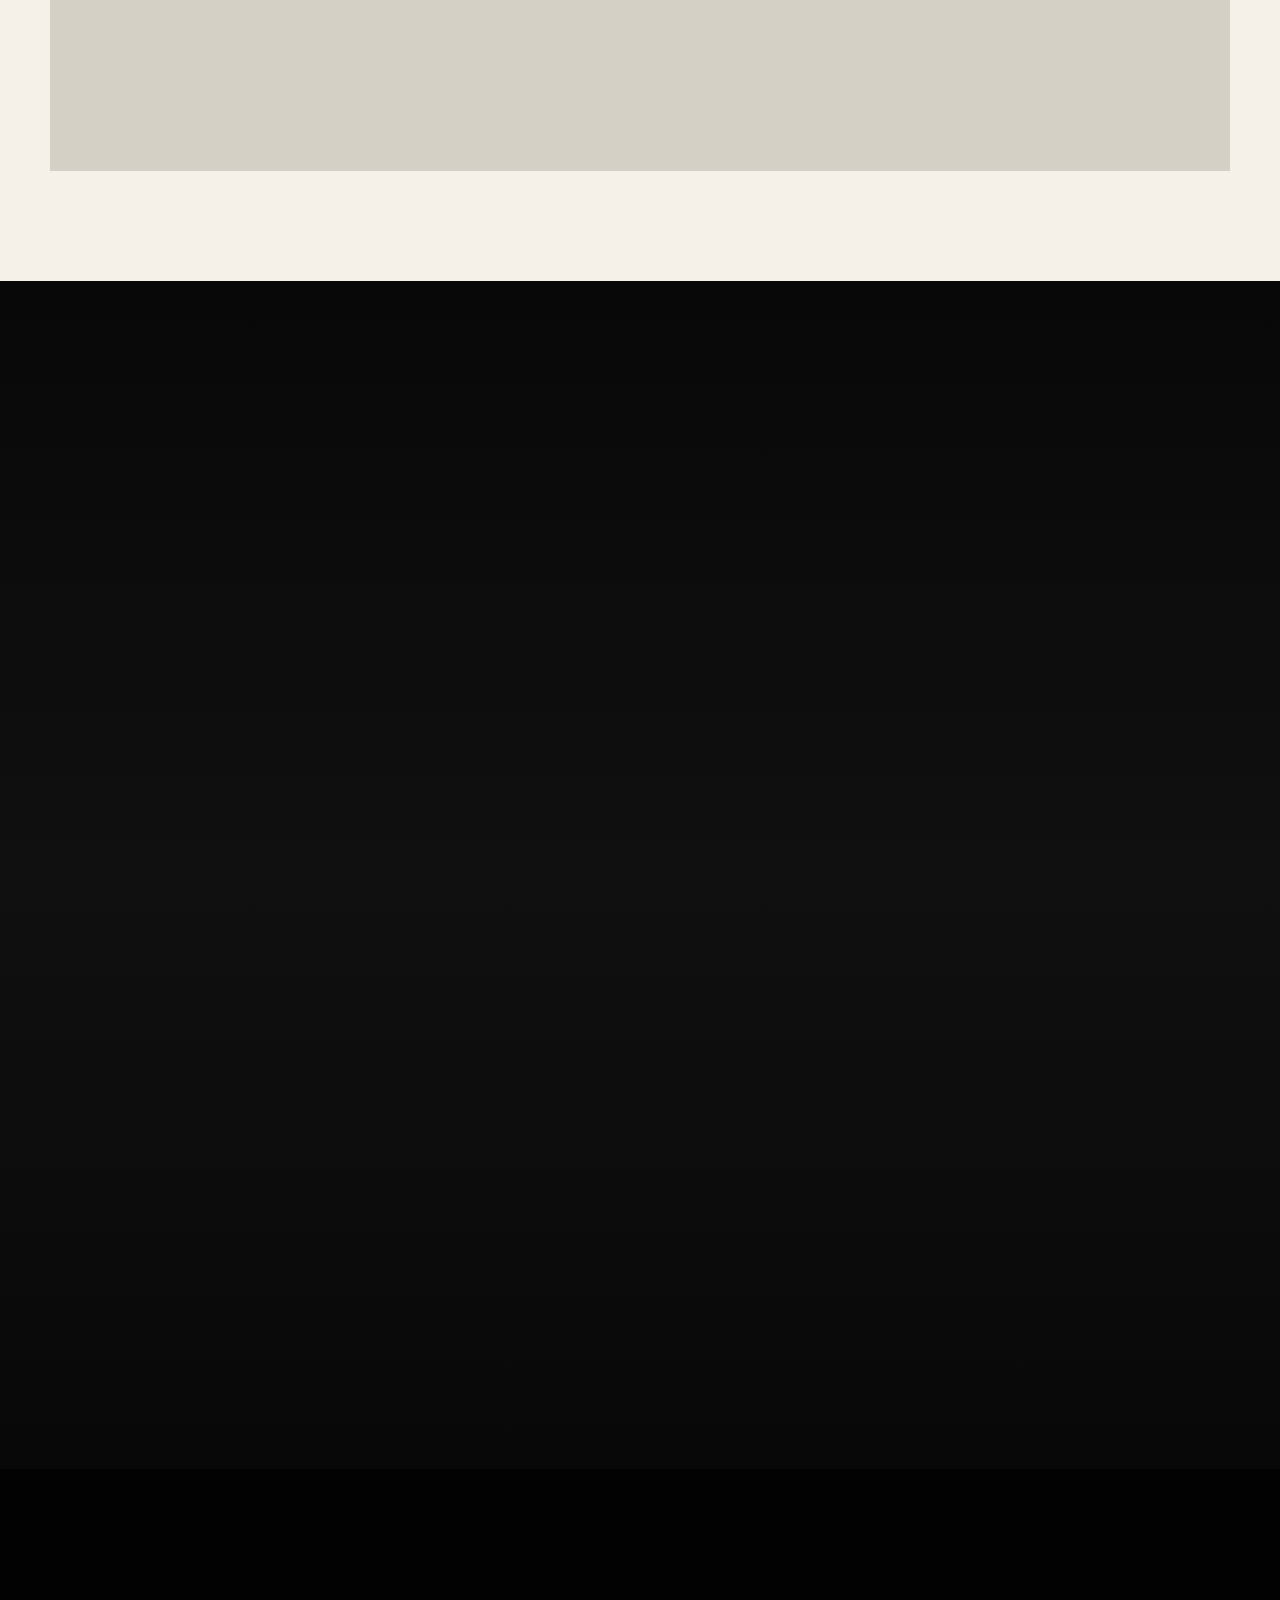
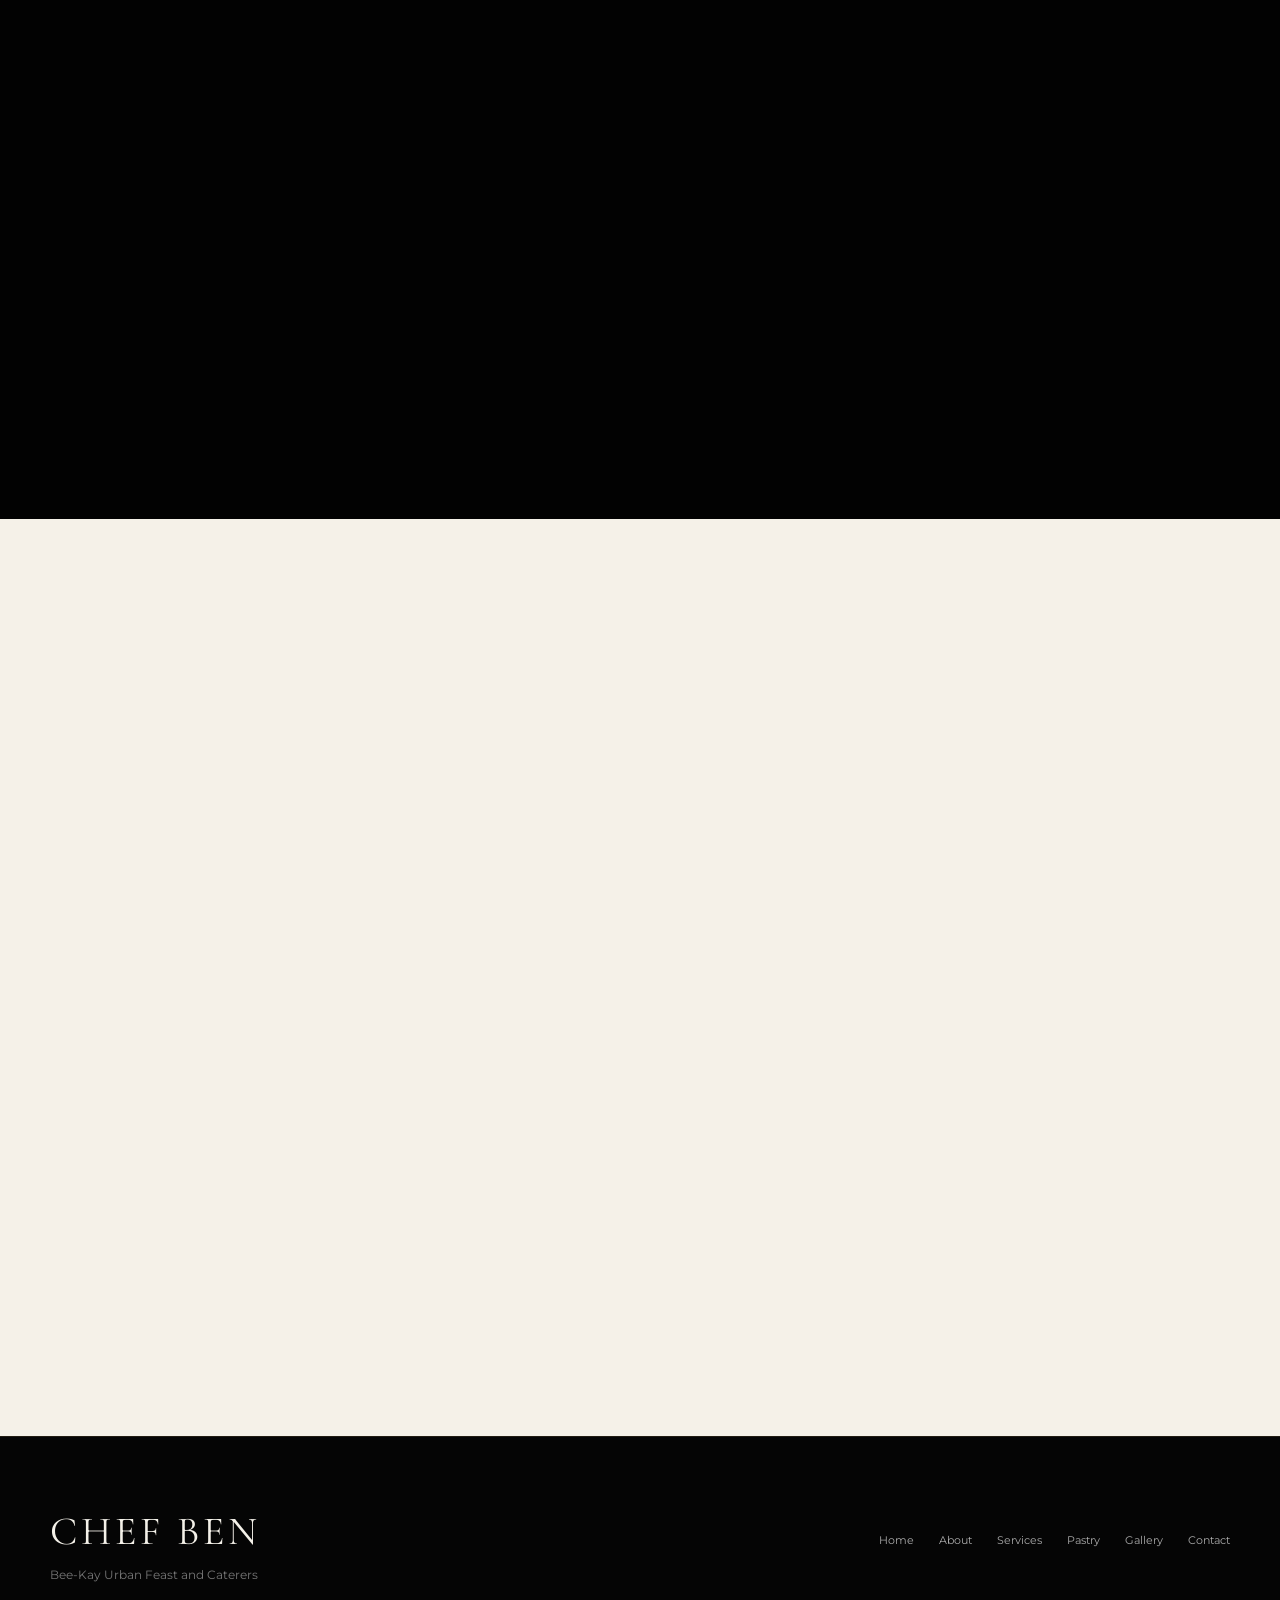
==== commit 9cbec035: "Move Chef Ben AI button away from WhatsApp" ====
--- a/index.html
+++ b/index.html
@@ -22,7 +22,7 @@
     <meta name="theme-color" content="#050505">
     <link rel="icon" type="image/svg+xml" href="favicon.svg">
 <style id="chef-ben-assistant-fix">
-#cbAi{position:fixed!important;right:20px!important;bottom:20px!important;width:350px!important;max-width:calc(100vw - 30px)!important;z-index:2147483647!important;pointer-events:auto!important}
+#cbAi{position:fixed!important;right:20px!important;bottom:90px!important;width:350px!important;max-width:calc(100vw - 30px)!important;z-index:2147483647!important;pointer-events:auto!important}
 #cbAiToggle{display:block!important;position:relative!important;z-index:2147483647!important;pointer-events:auto!important;cursor:pointer!important;background:#111!important;color:#fff!important;border:0!important;padding:15px 20px!important;border-radius:999px!important;font-weight:700!important;box-shadow:0 8px 25px rgba(0,0,0,.35)!important}
 #cbAiBox{position:relative!important;z-index:2147483647!important;pointer-events:auto!important}
 </style>
@@ -1123,3 +1123,4 @@
 
 
 
+
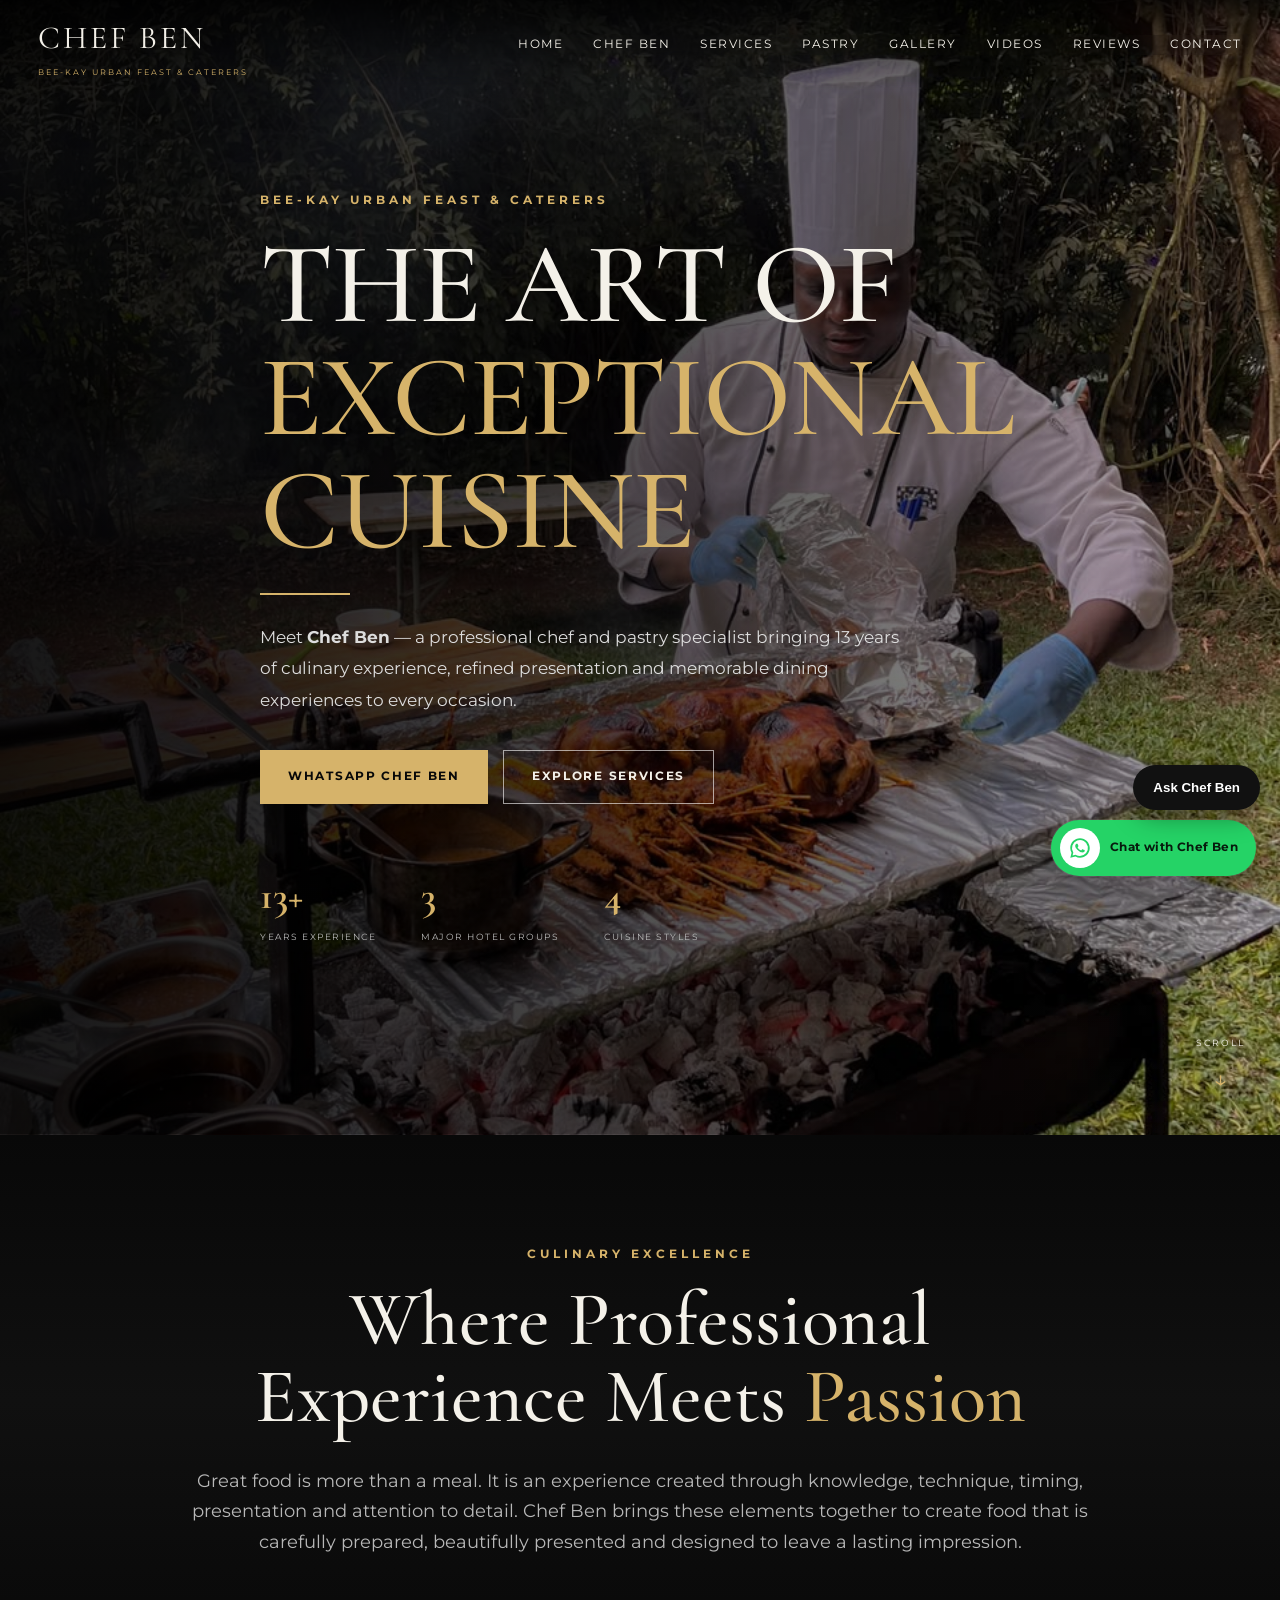
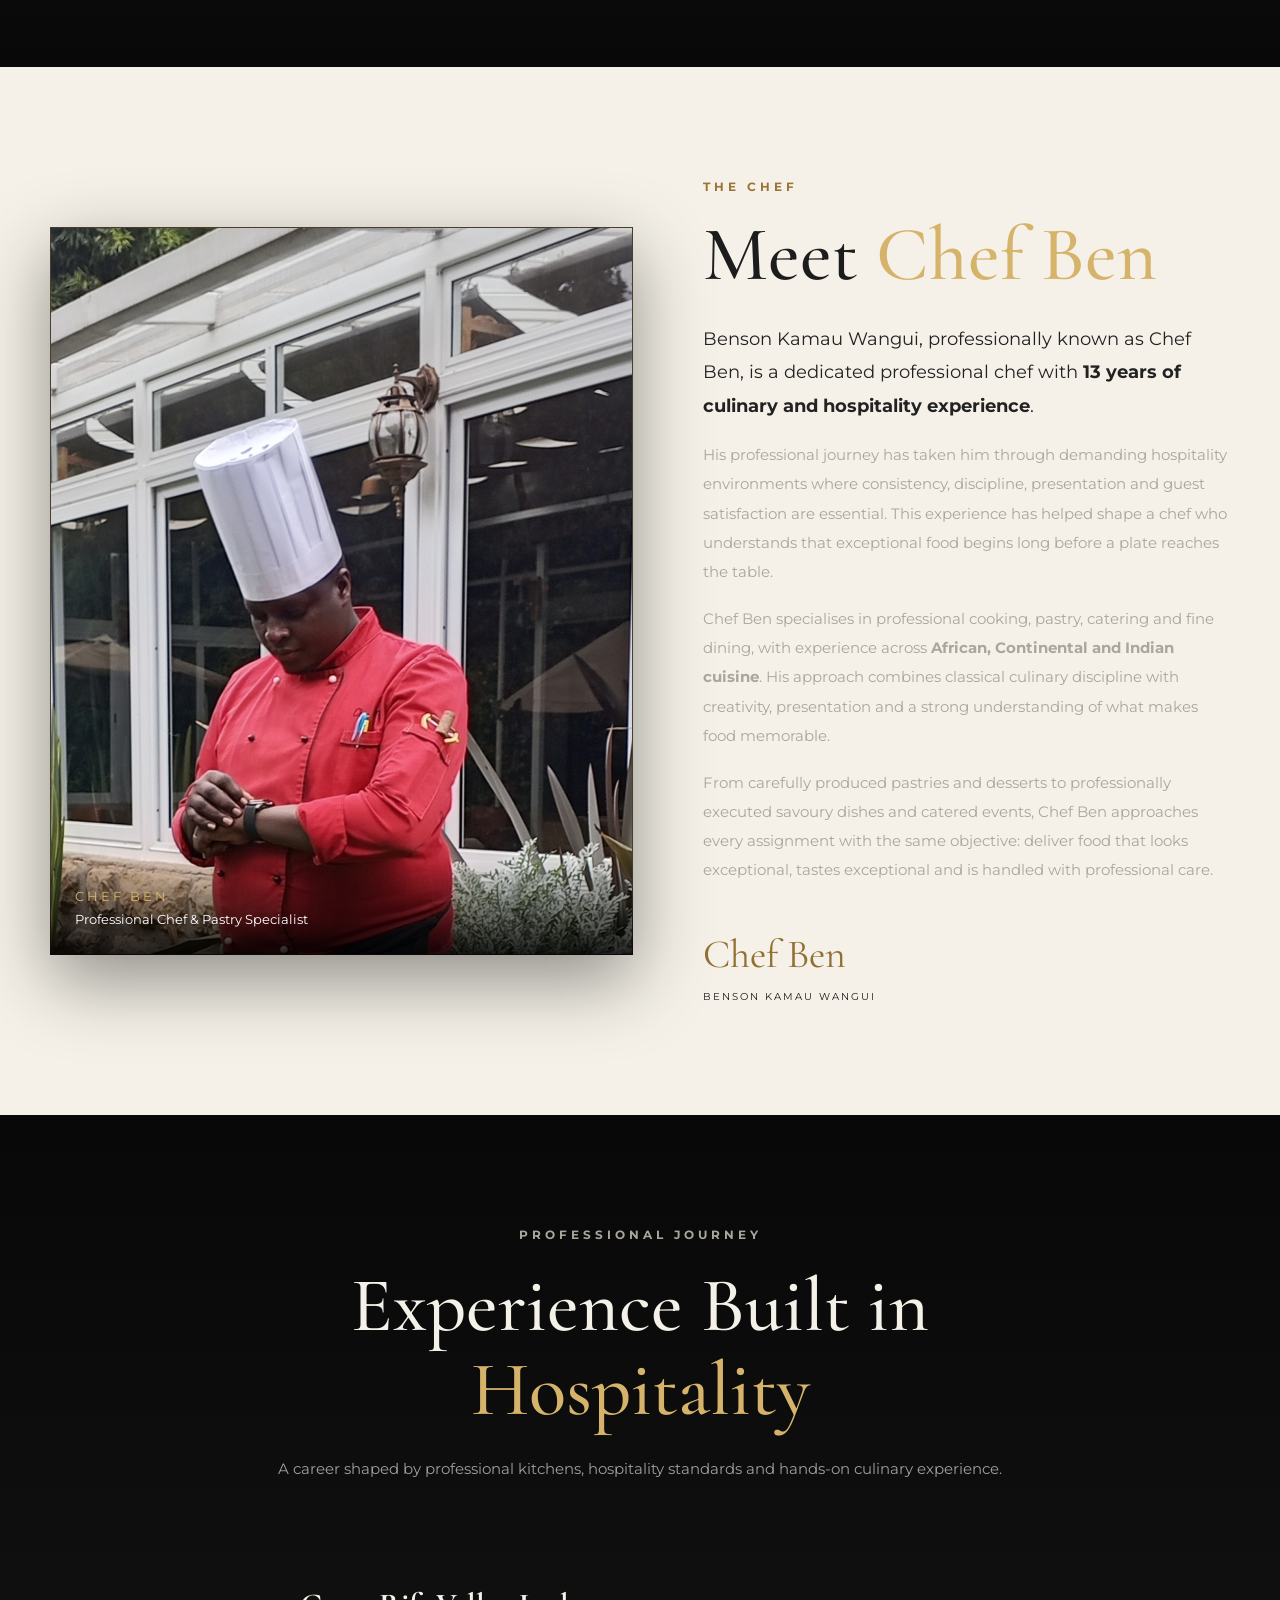
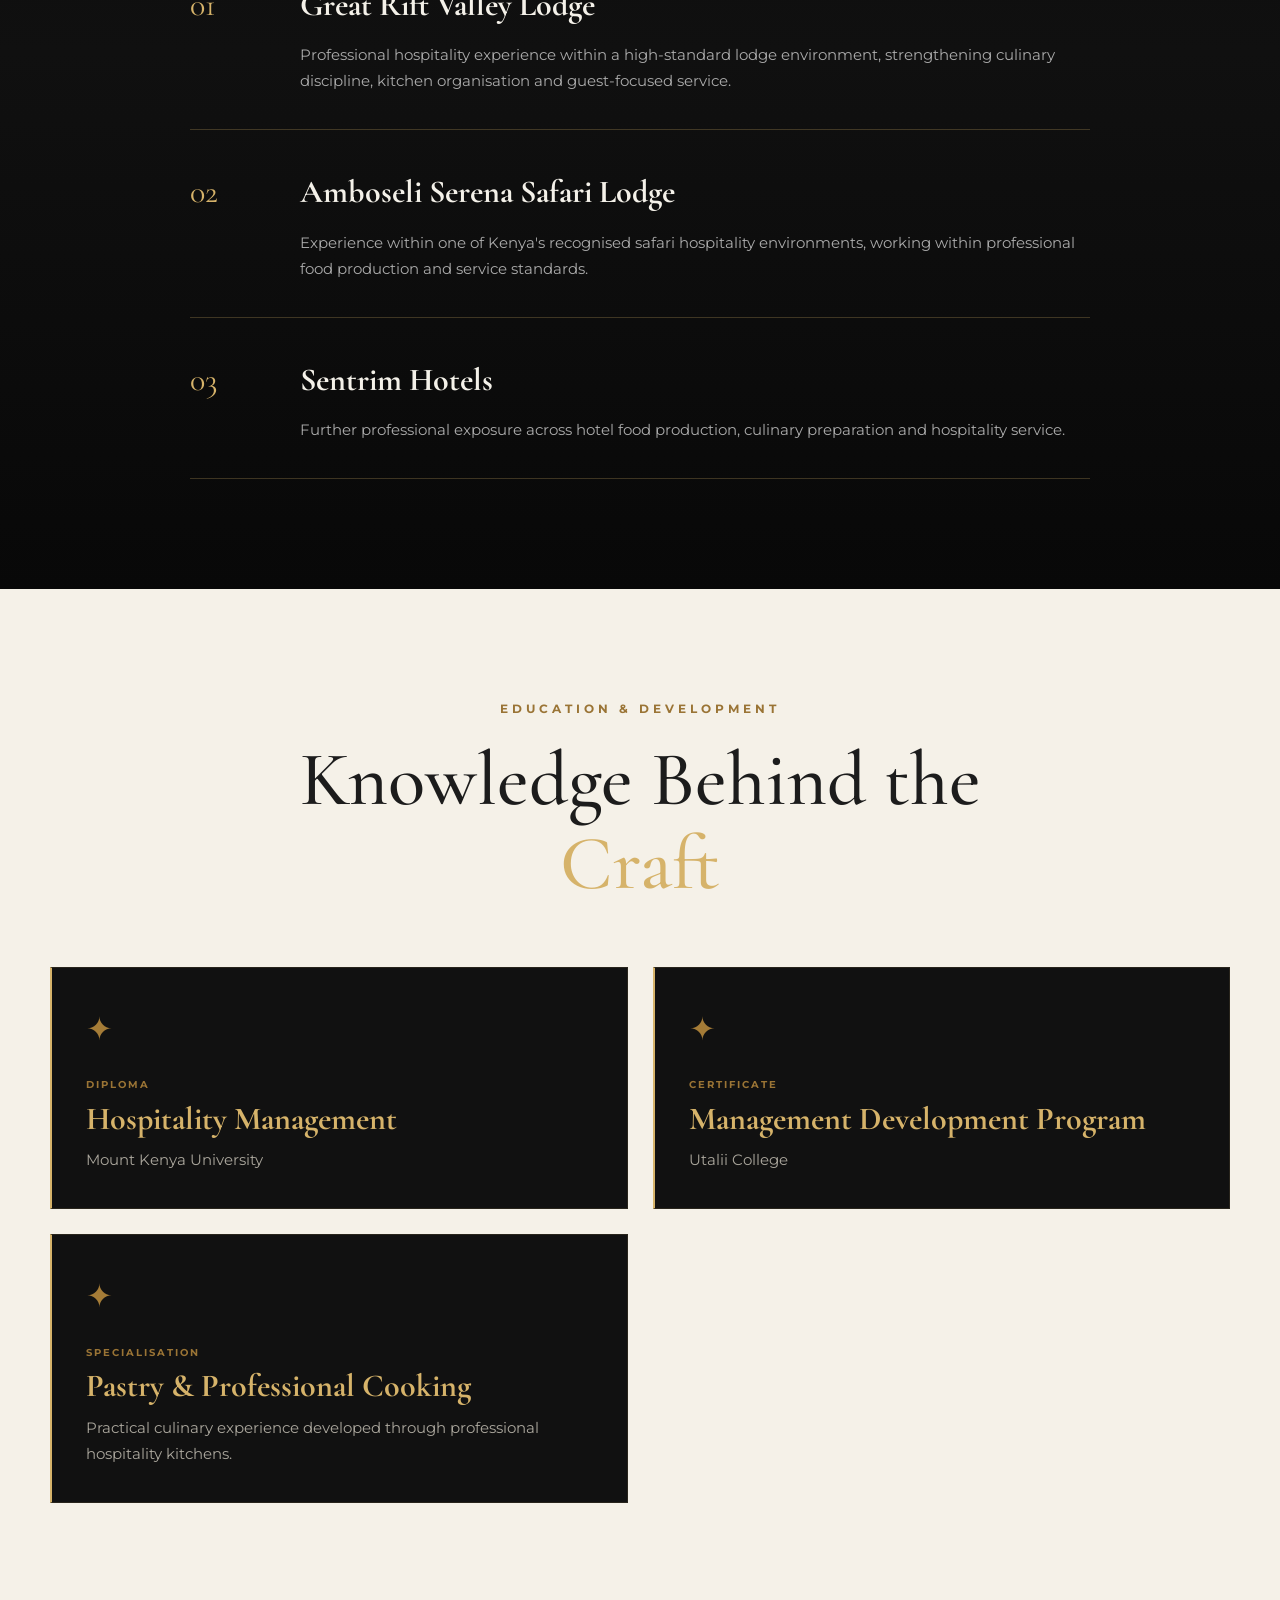
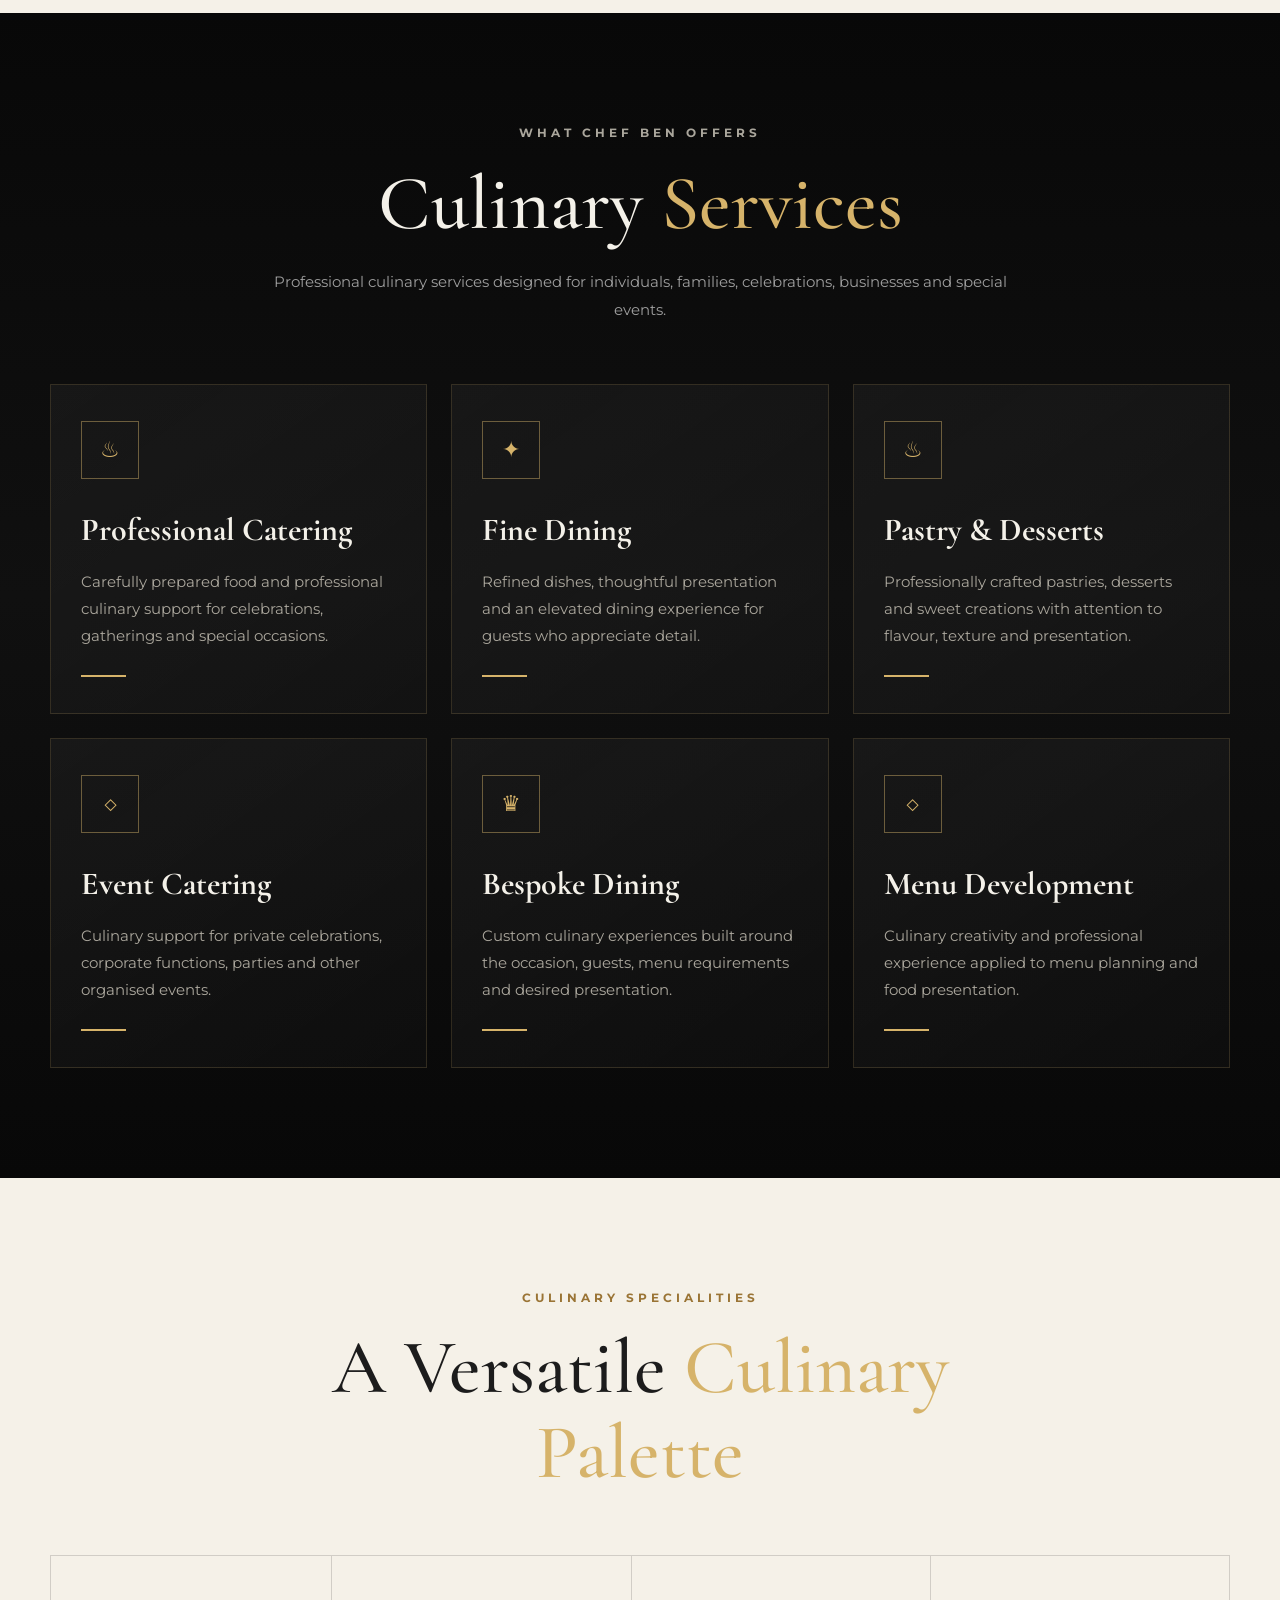
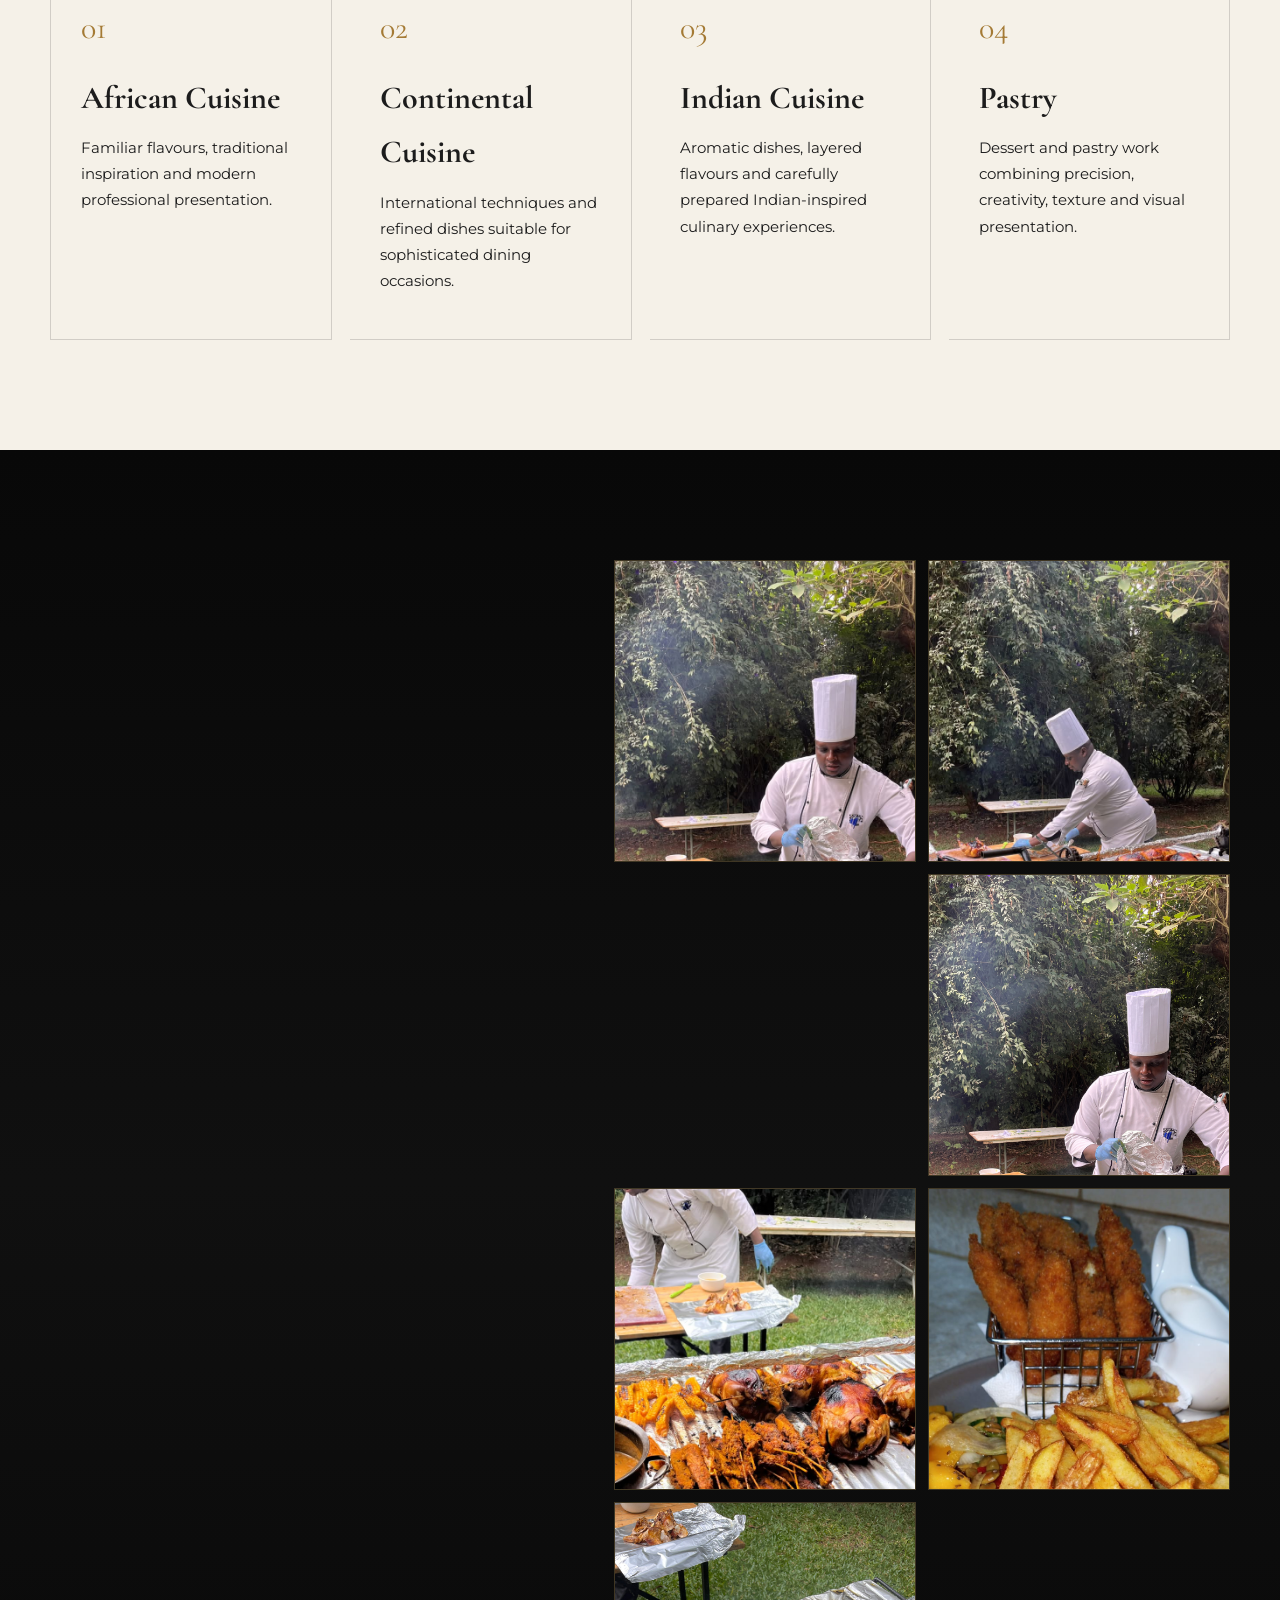
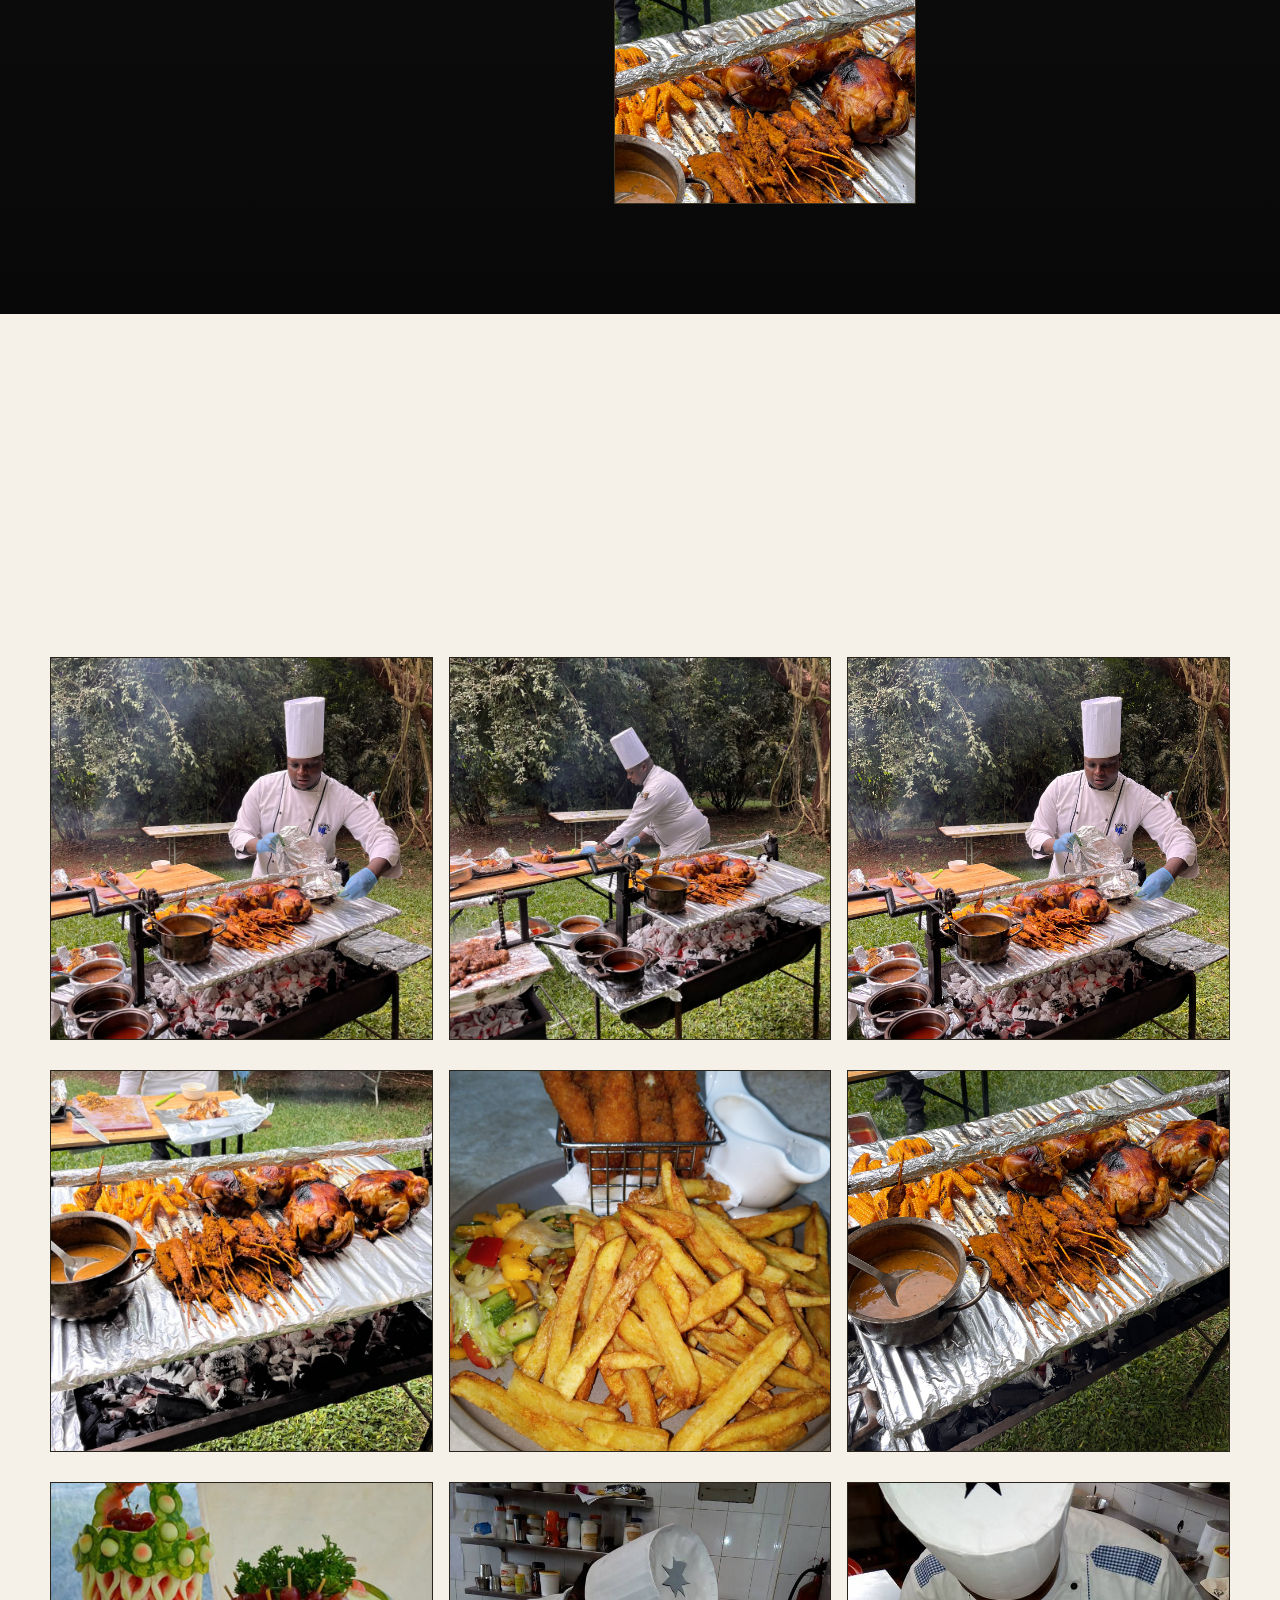
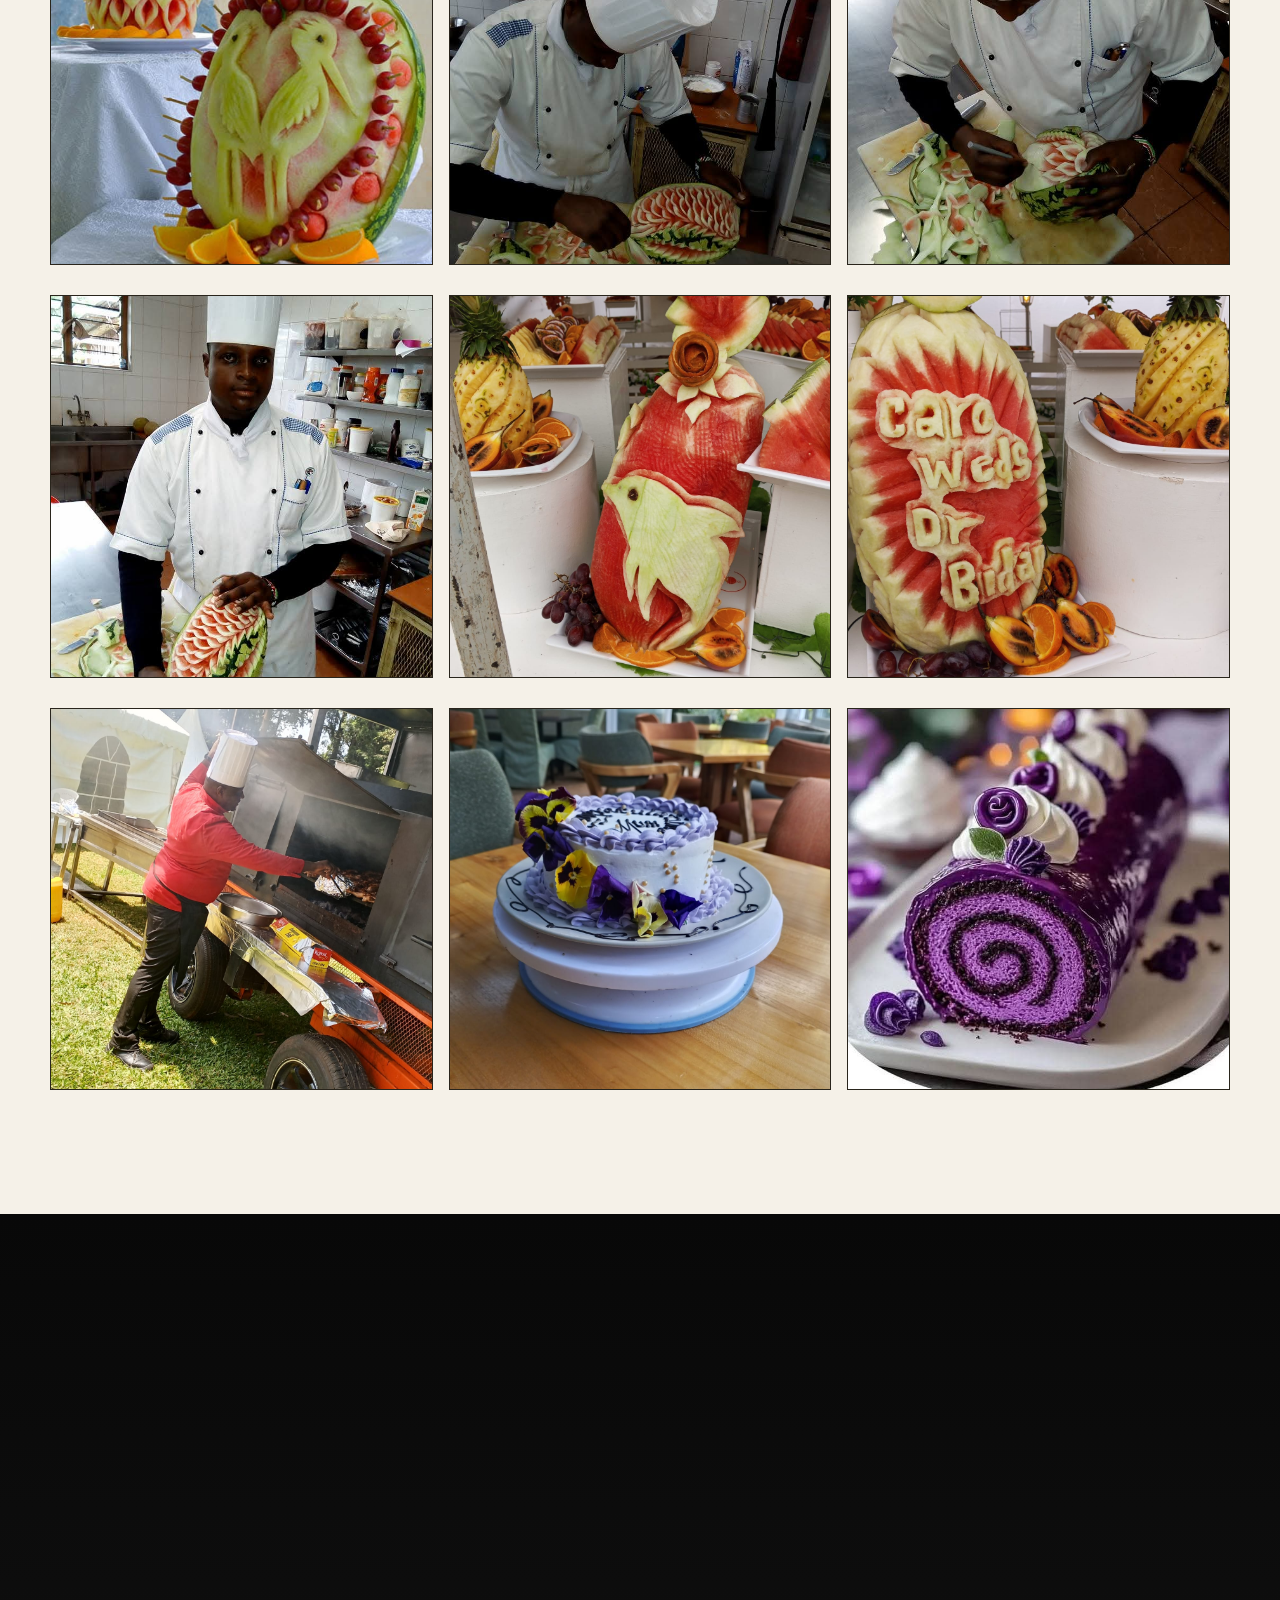
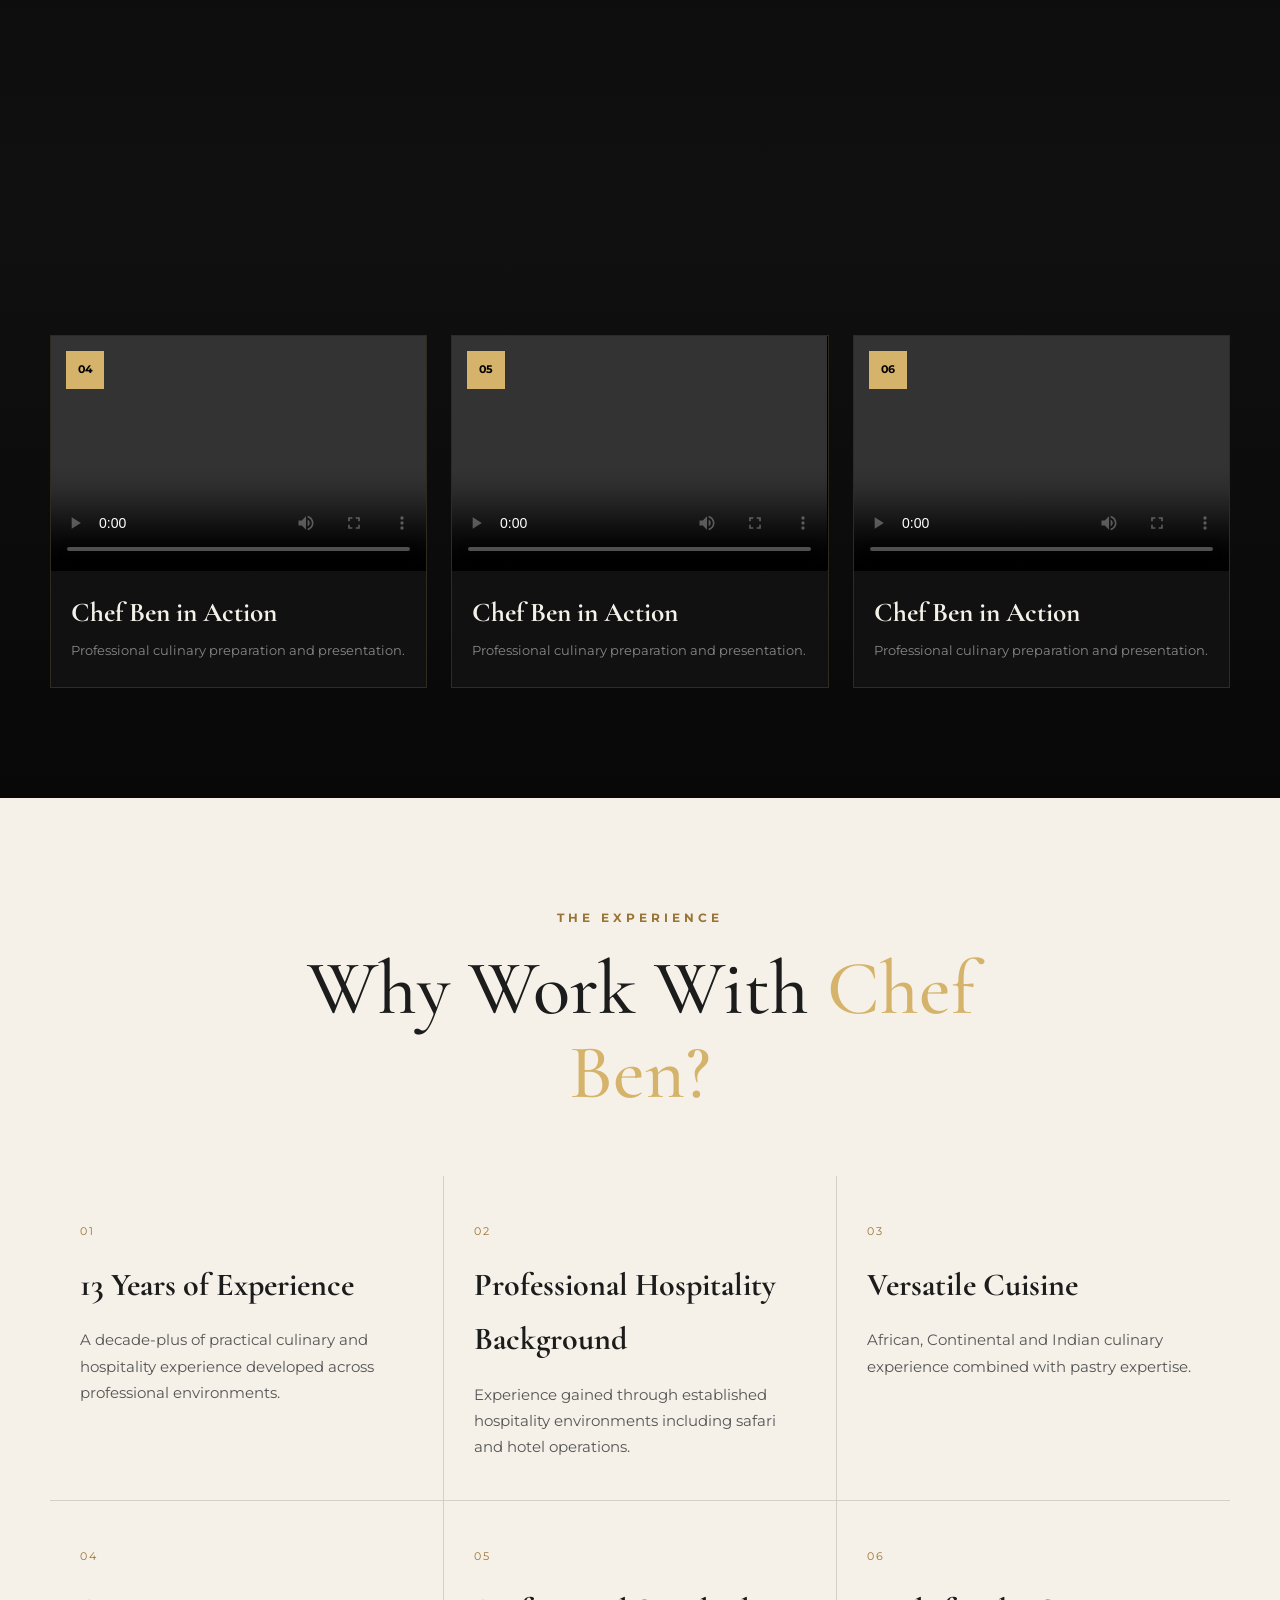
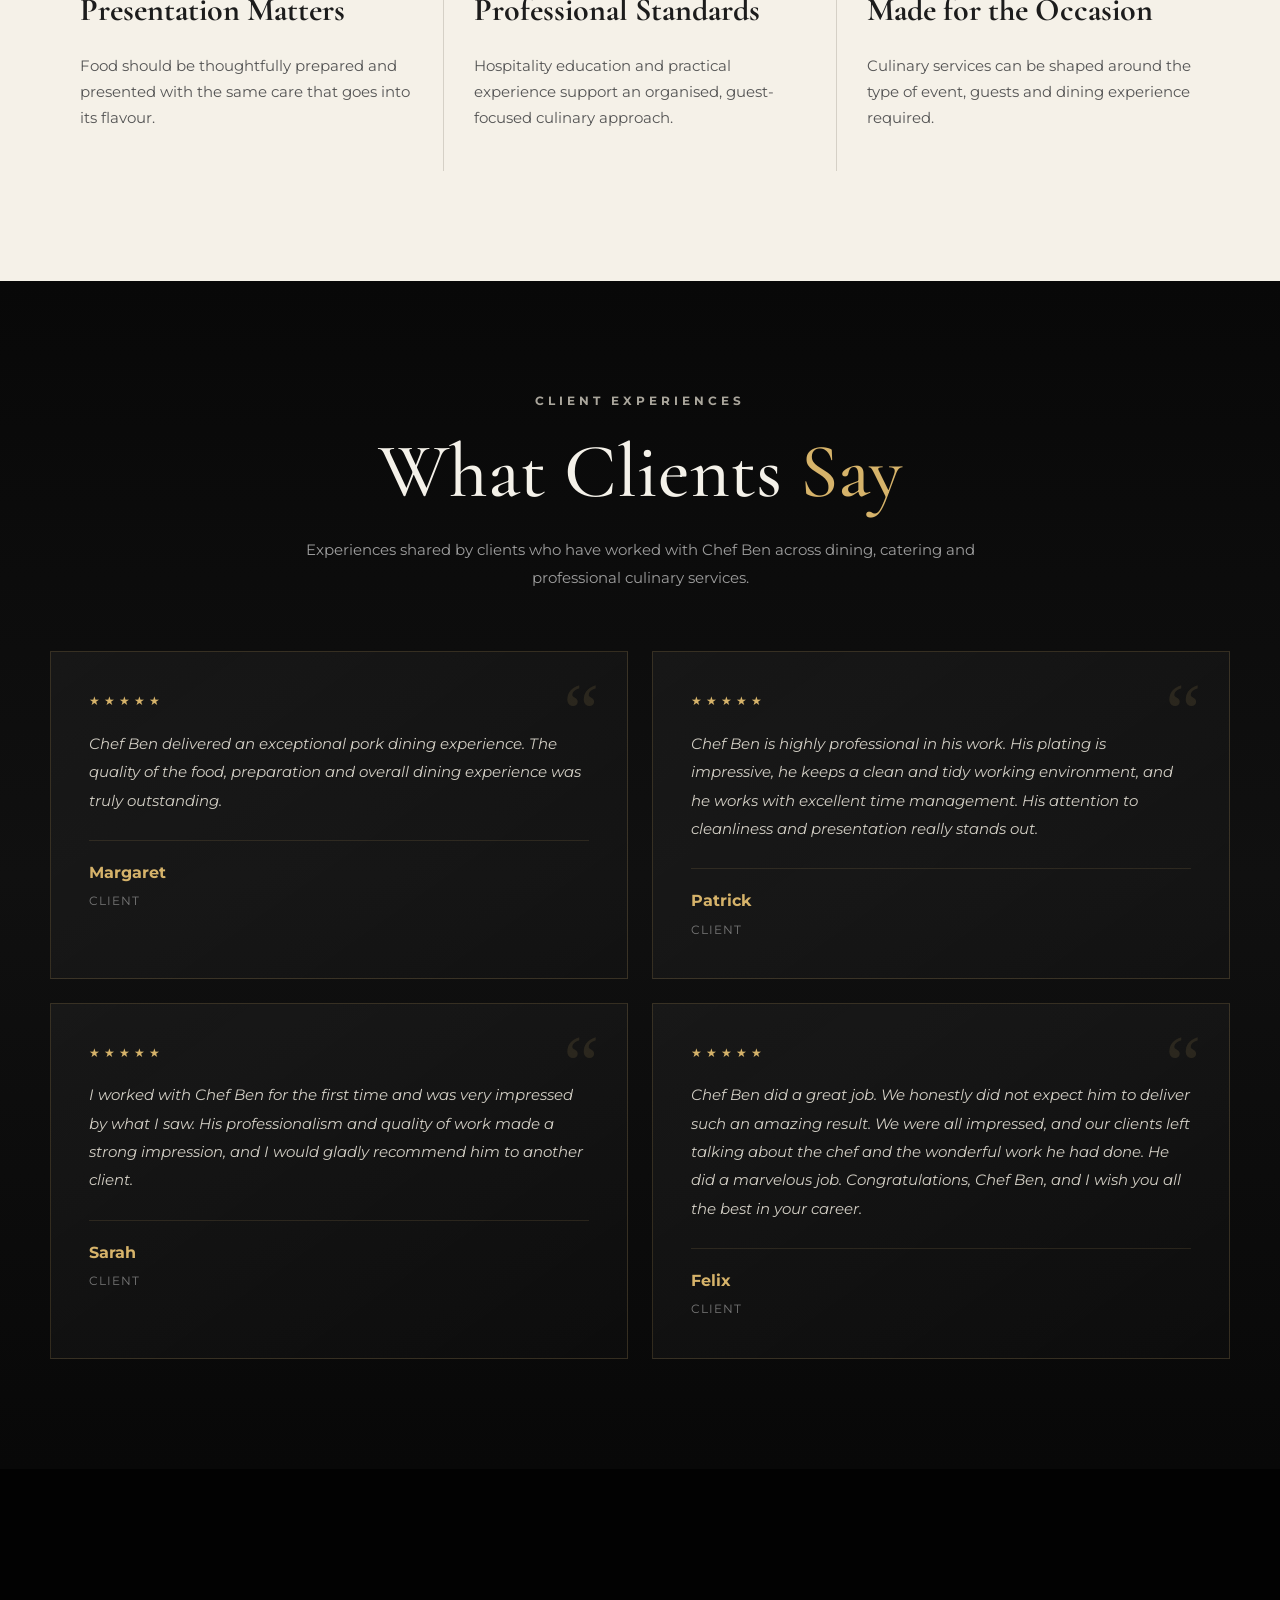
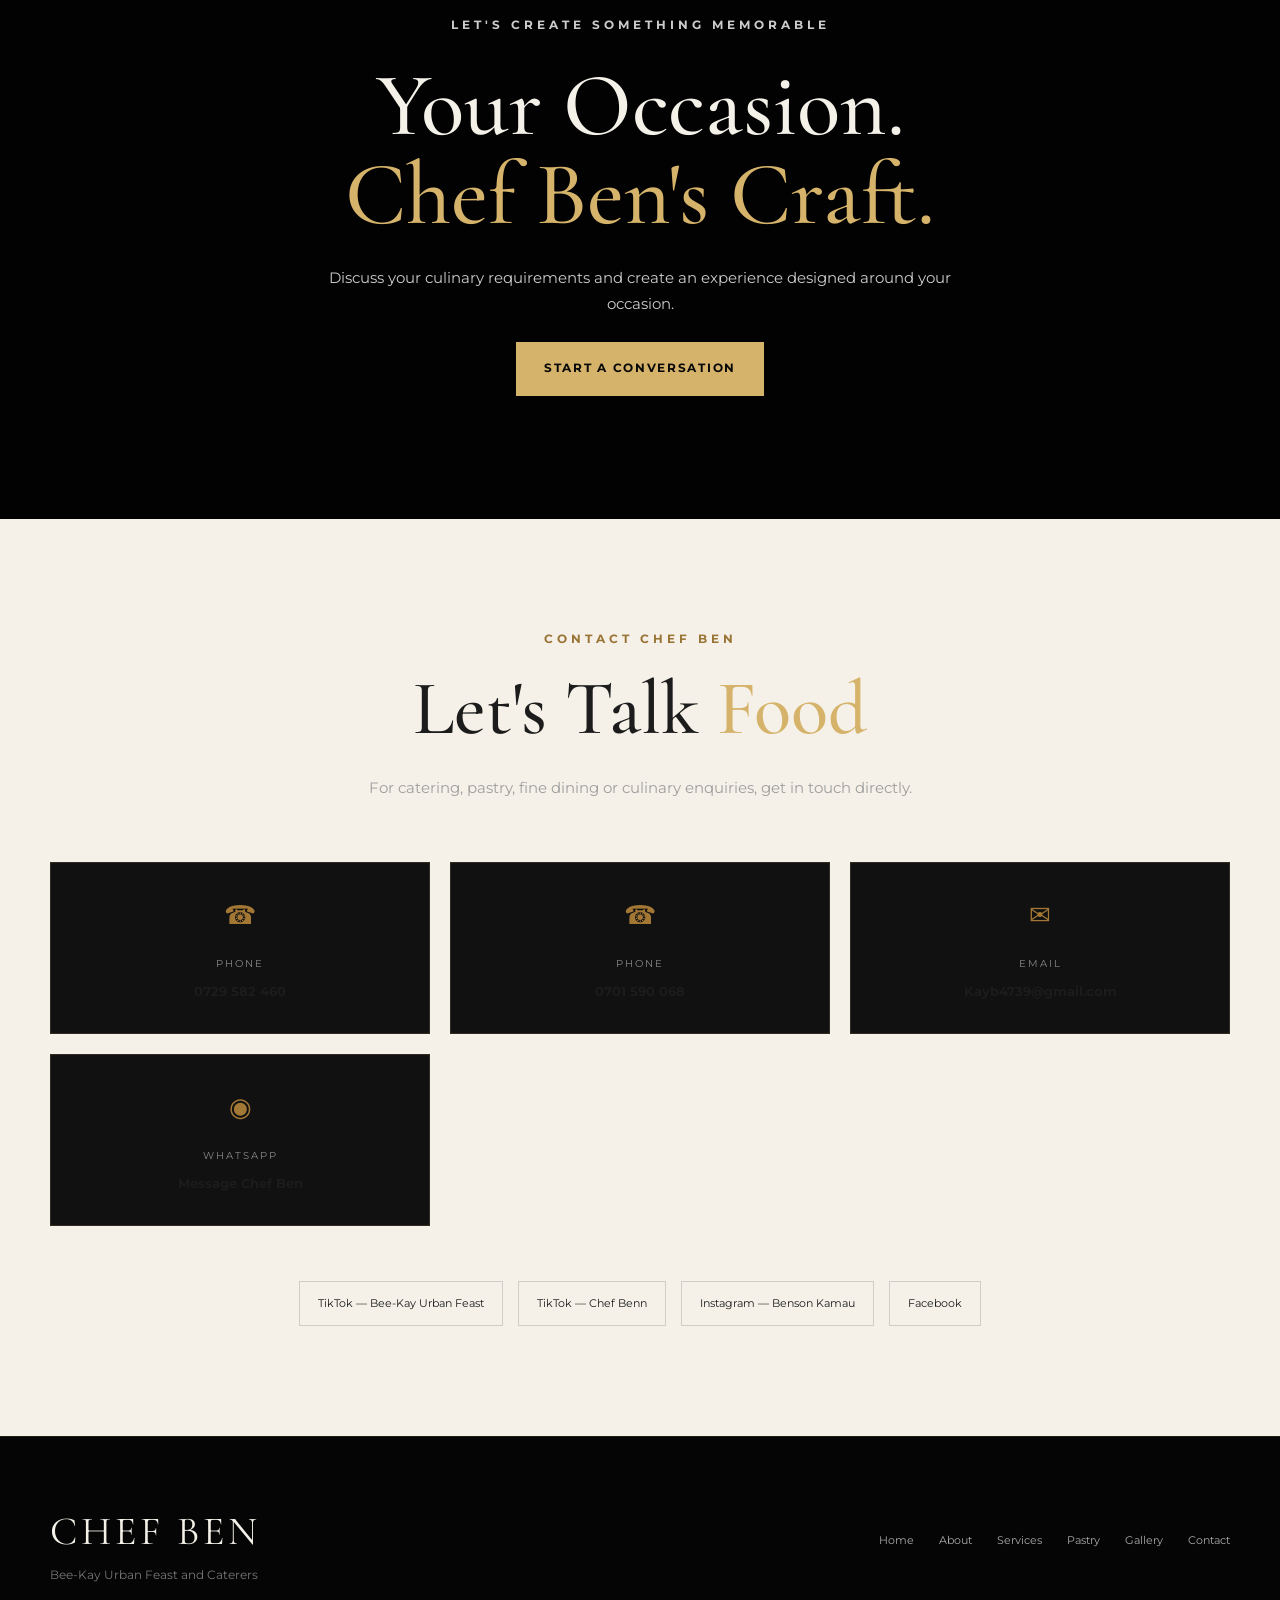
==== commit a82040e7: "Make Chef Ben AI button independently clickable" ====
--- a/index.html
+++ b/index.html
@@ -1090,7 +1090,7 @@
 <div class="cb-ai-msg" id="cbAiMsg"><div class="cb-msg cb-bot">Hello! I'm Chef Ben's website assistant. Ask me about private chef services, catering, bookings or the KTN feature.</div></div>
 <div class="cb-ai-input"><input id="cbAiInput" placeholder="Ask Chef Ben..."><button id="cbAiSend">Send</button></div>
 </div>
-<button type="button" class="cb-ai-toggle" id="cbAiToggle" style="position:relative;z-index:2147483647;cursor:pointer;pointer-events:auto;" onclick="var b=document.getElementById('cbAiBox');b.style.display=b.style.display==='block'?'none':'block';">Ask Chef Ben</button>
+<button type="button" class="cb-ai-toggle" id="cbAiToggle" style="position:fixed!important;right:20px!important;bottom:90px!important;z-index:2147483647!important;cursor:pointer!important;pointer-events:auto!important;" onclick="var b=document.getElementById('cbAiBox');b.style.display=b.style.display==='block'?'none':'block';">Ask Chef Ben</button>
 </div>
 
 <script>
@@ -1124,3 +1124,4 @@
 
 
 
+
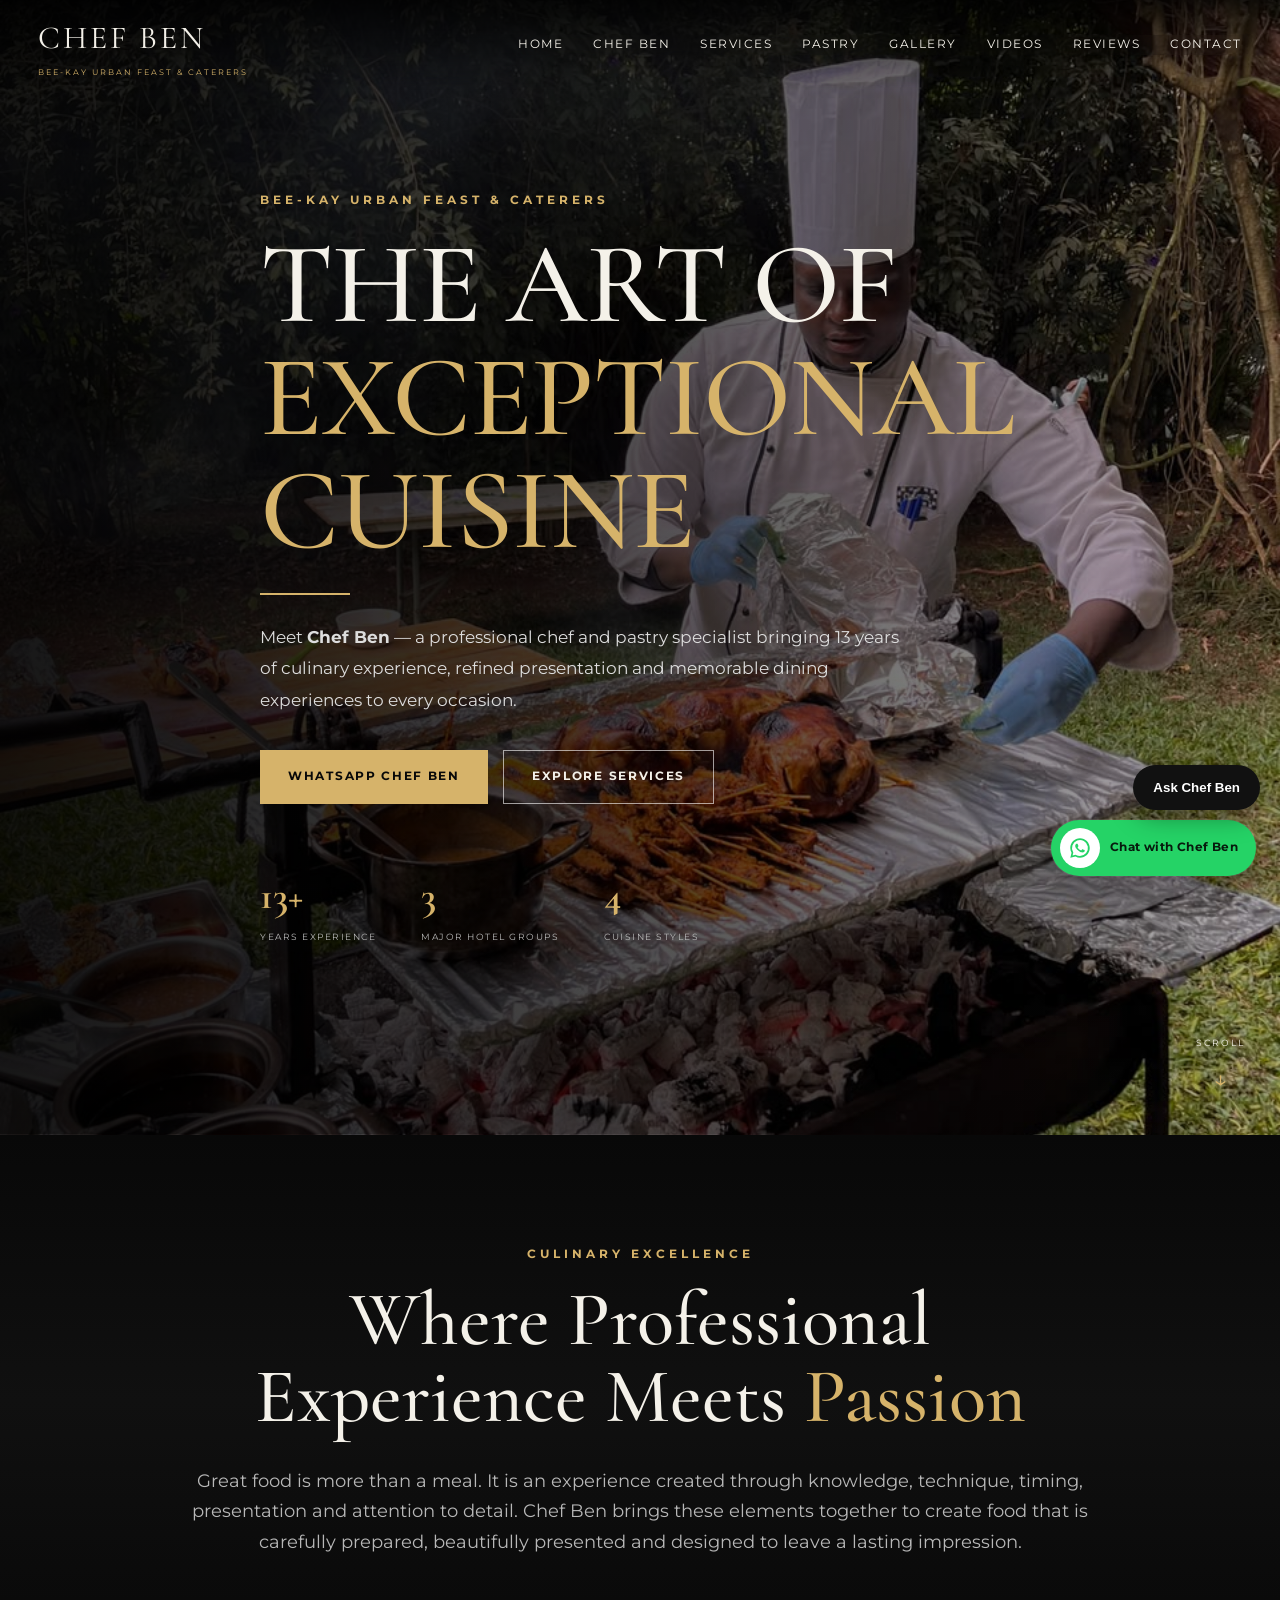
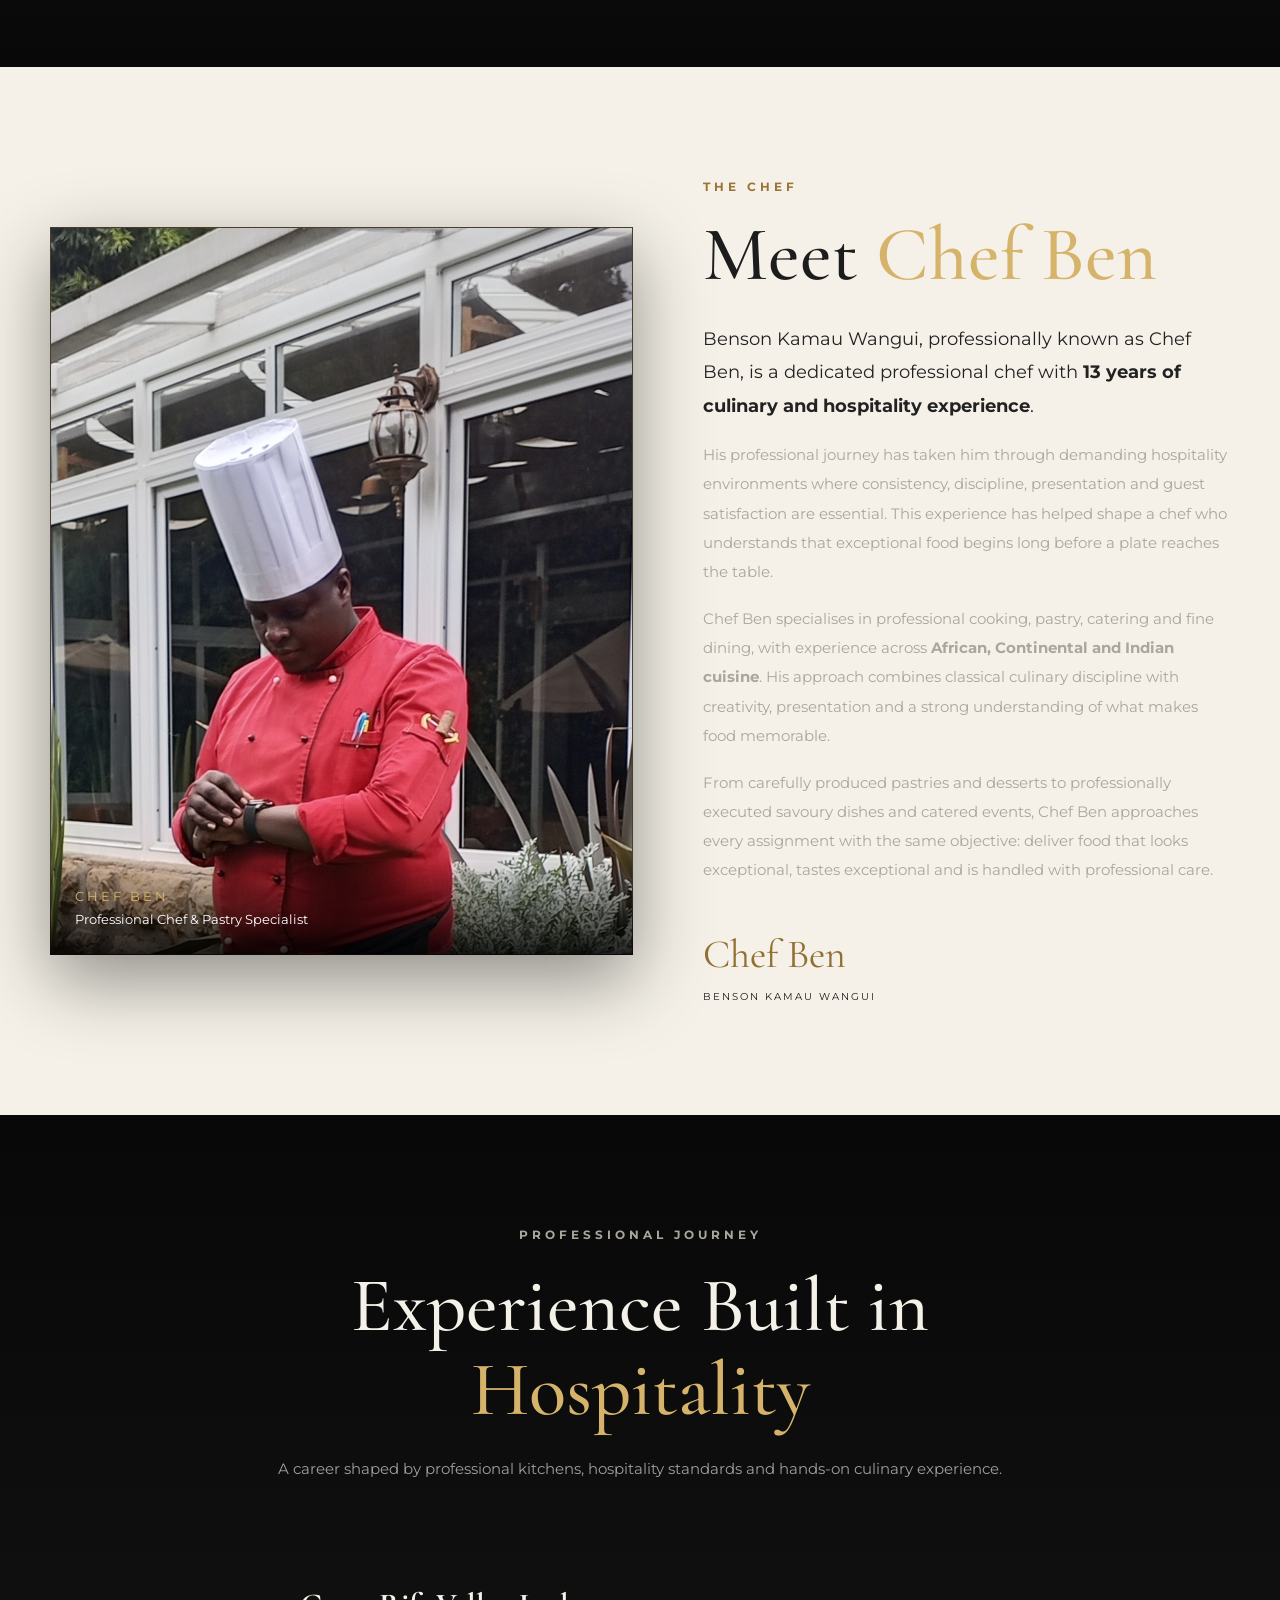
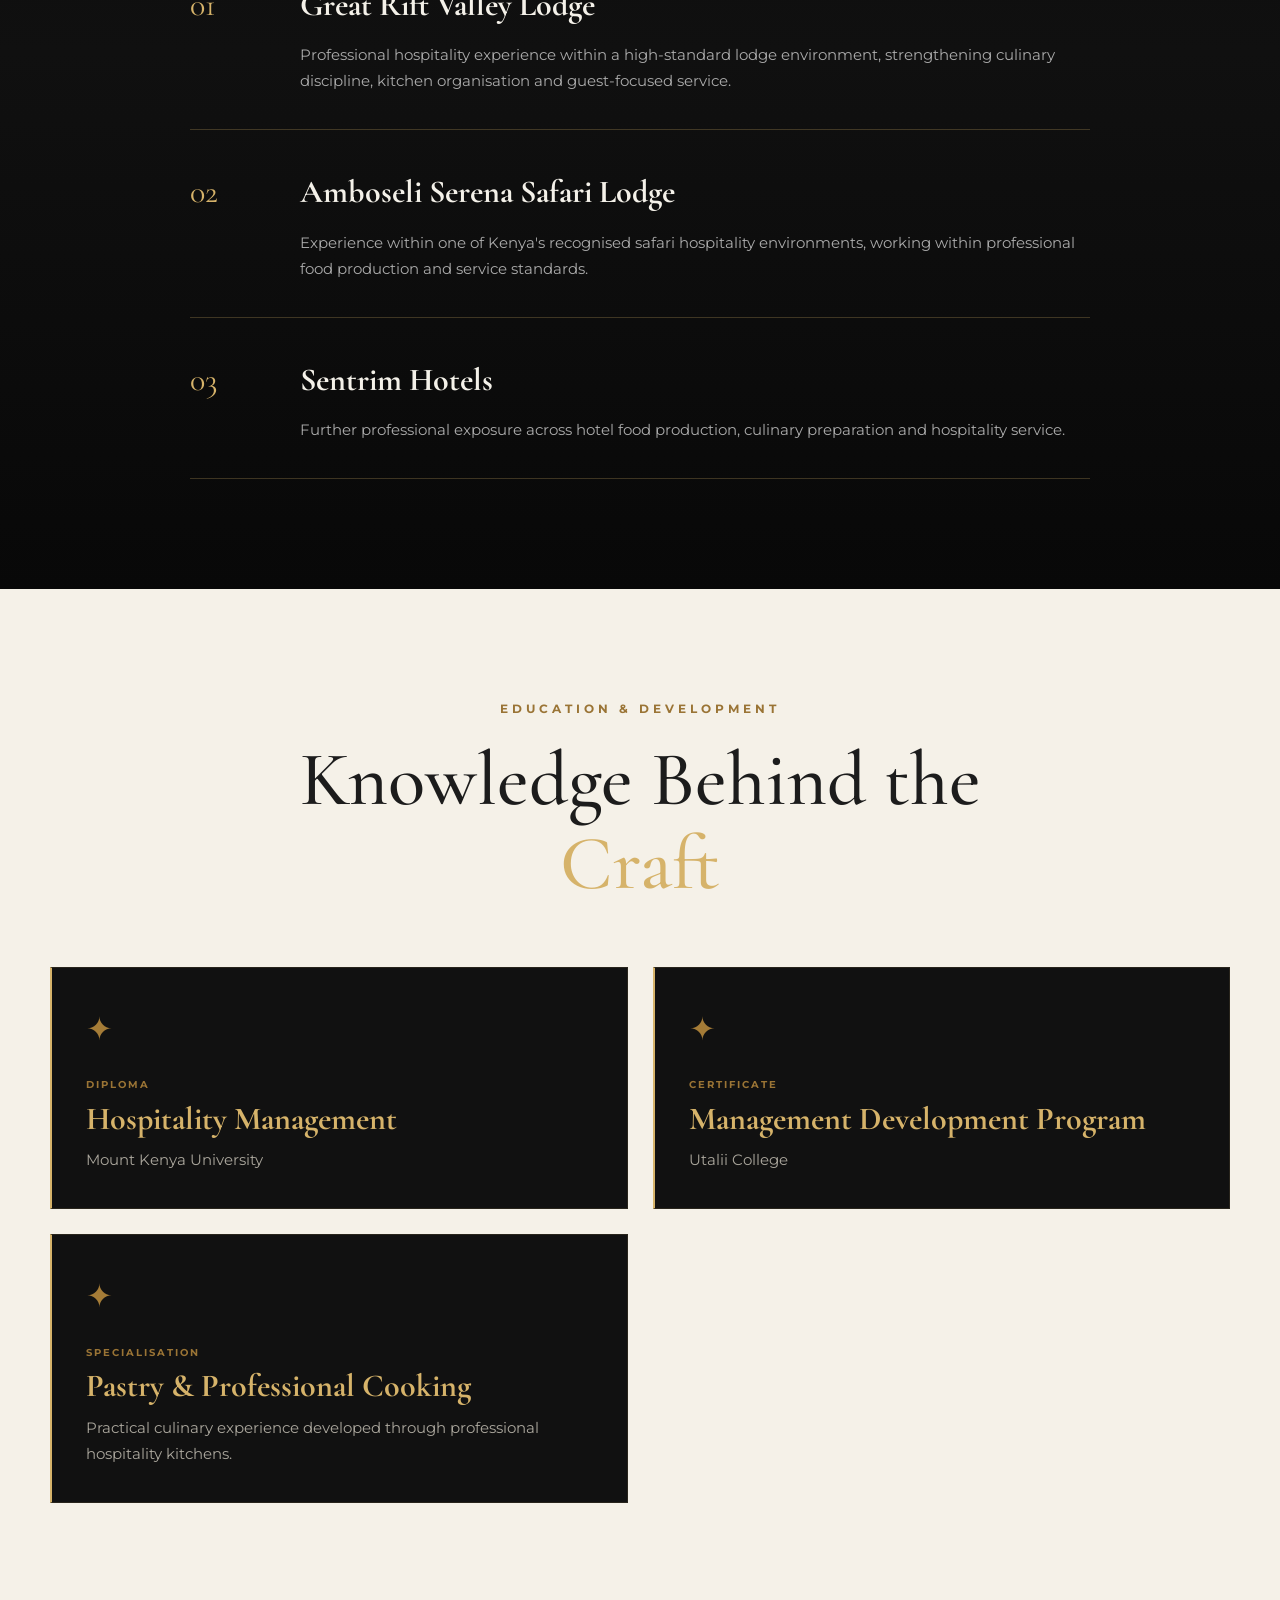
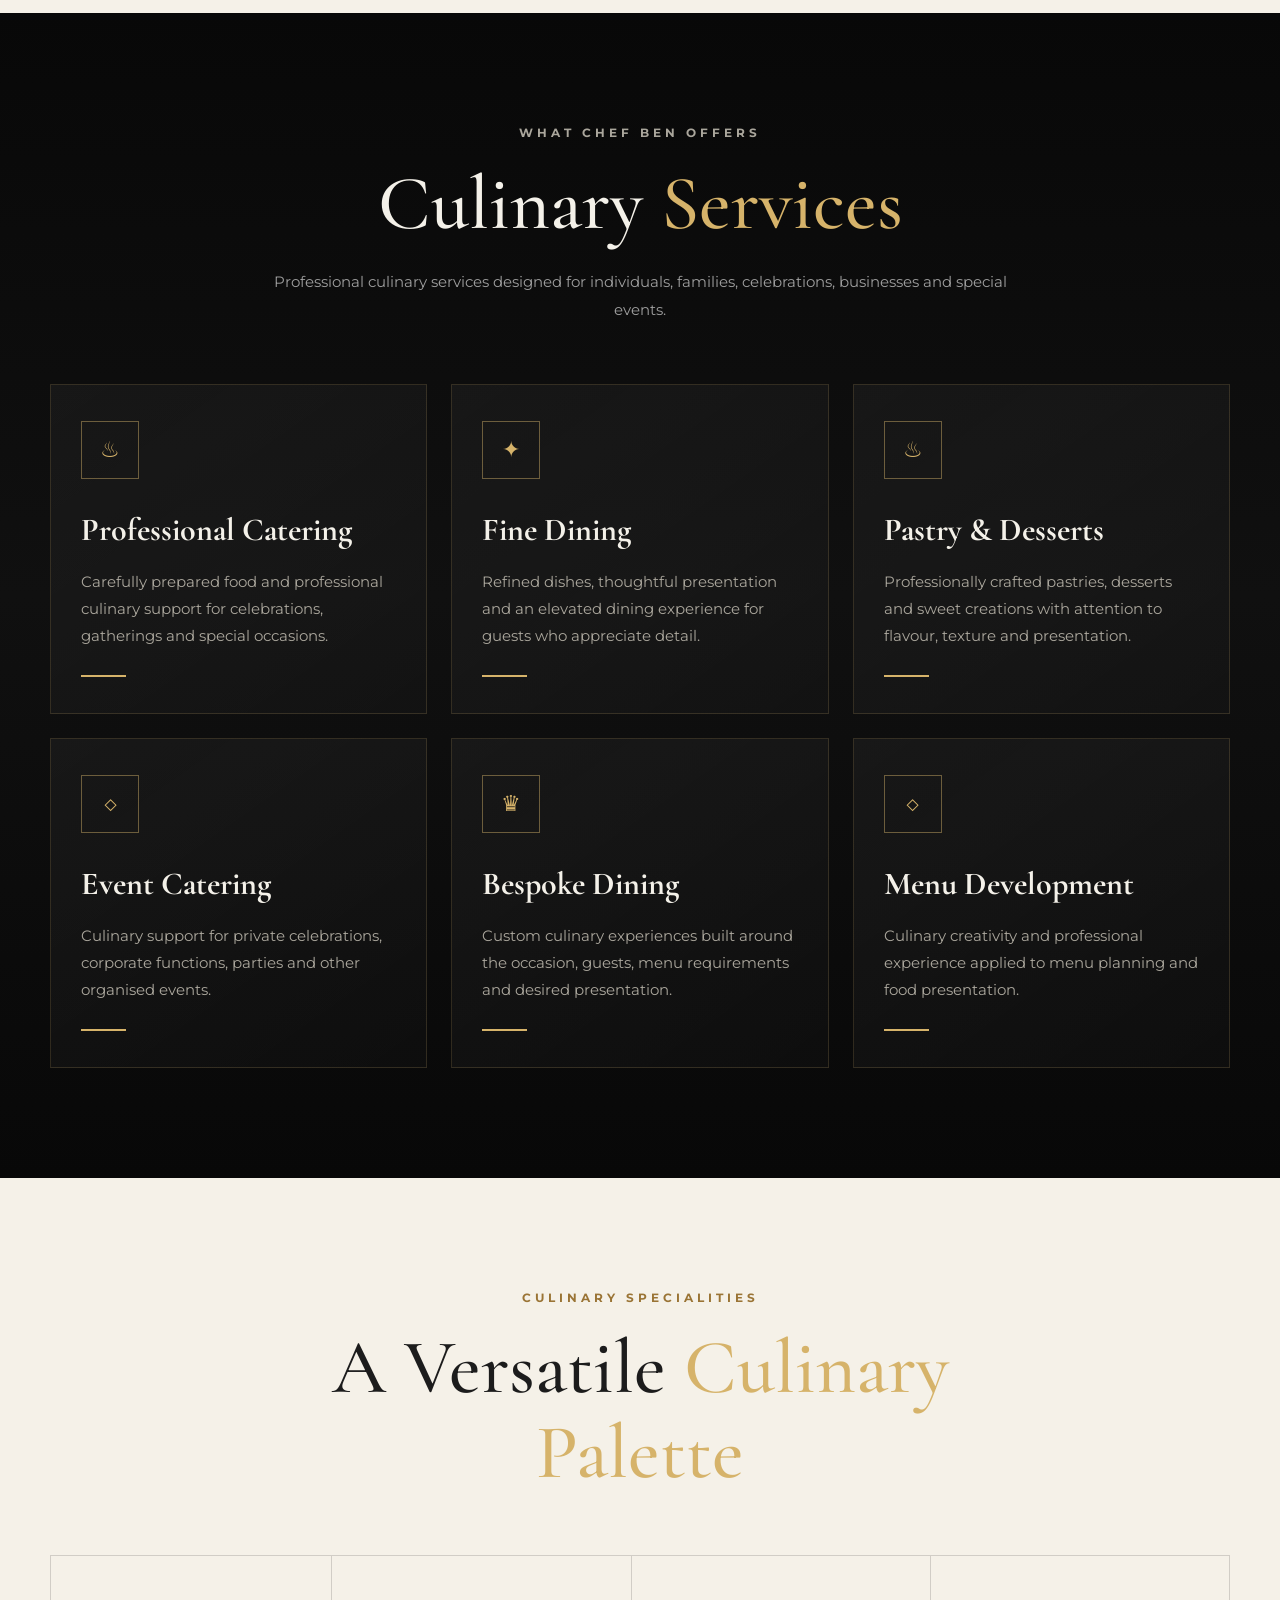
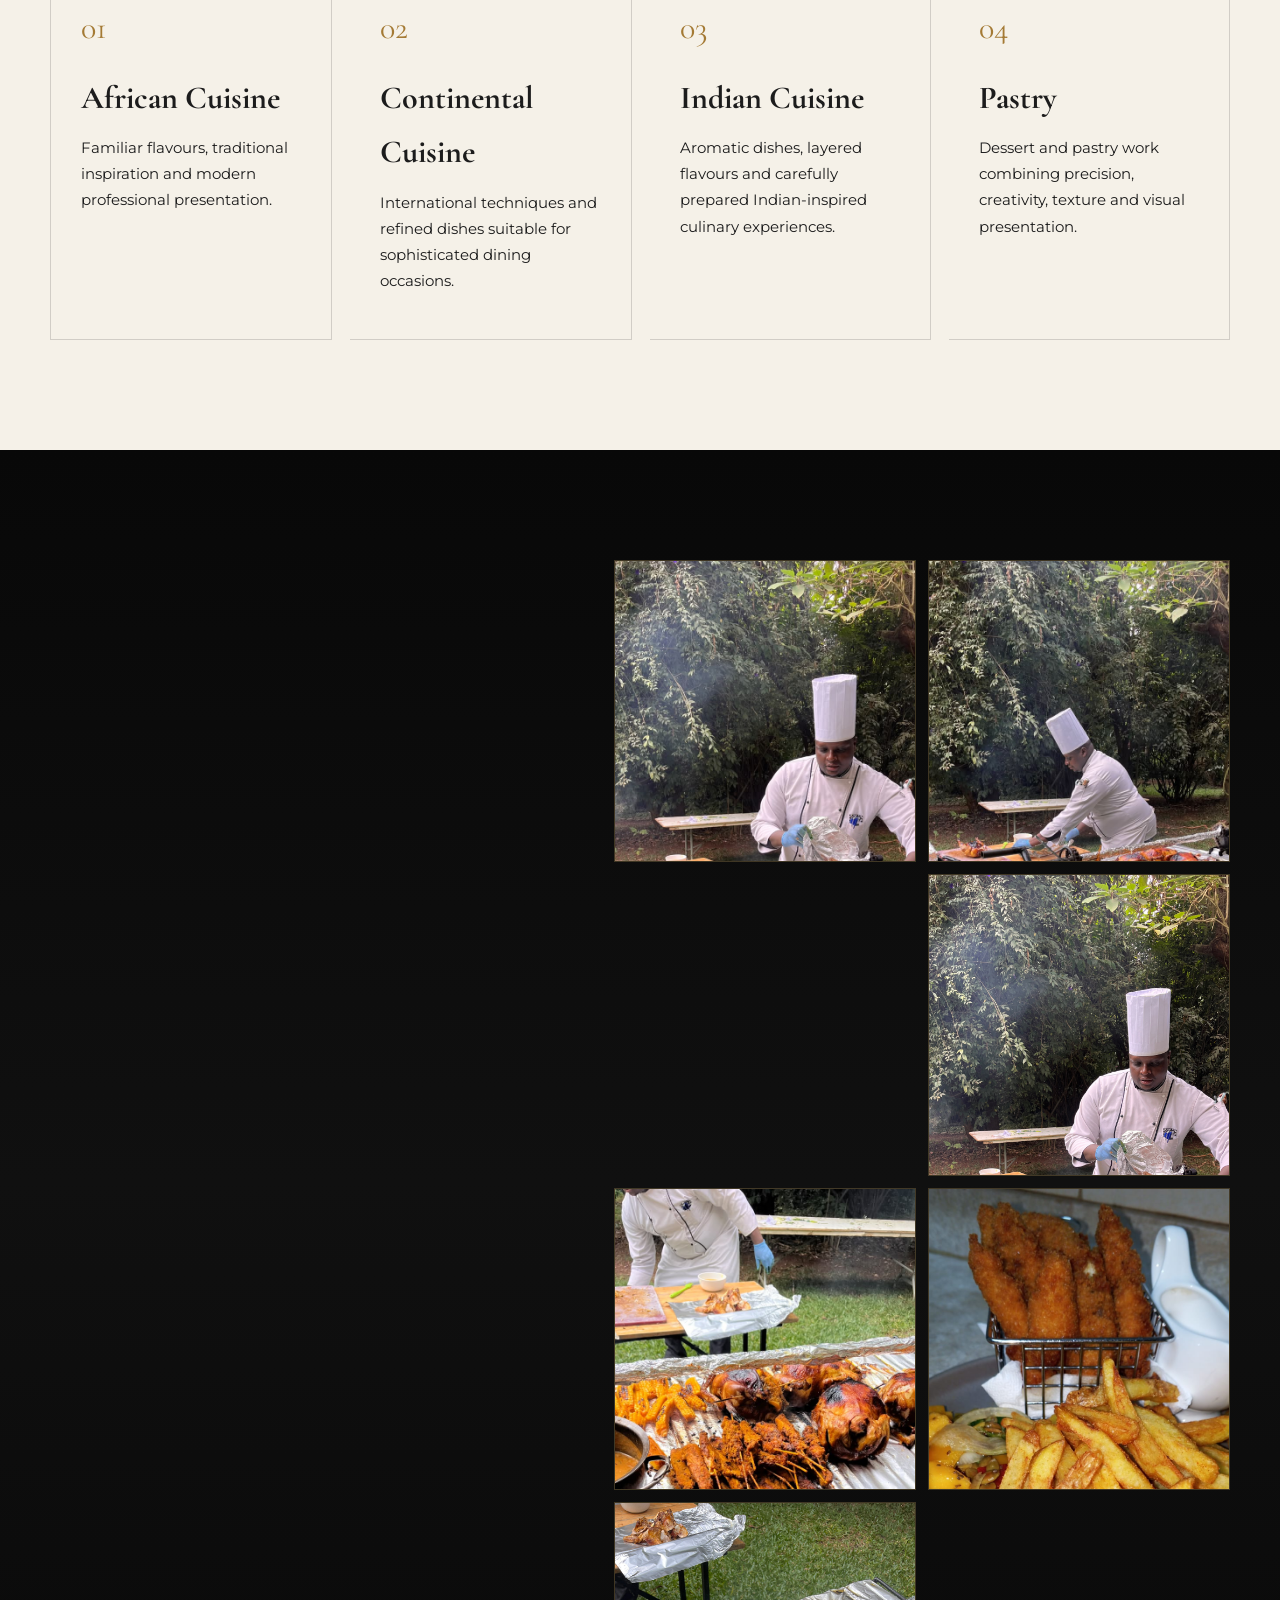
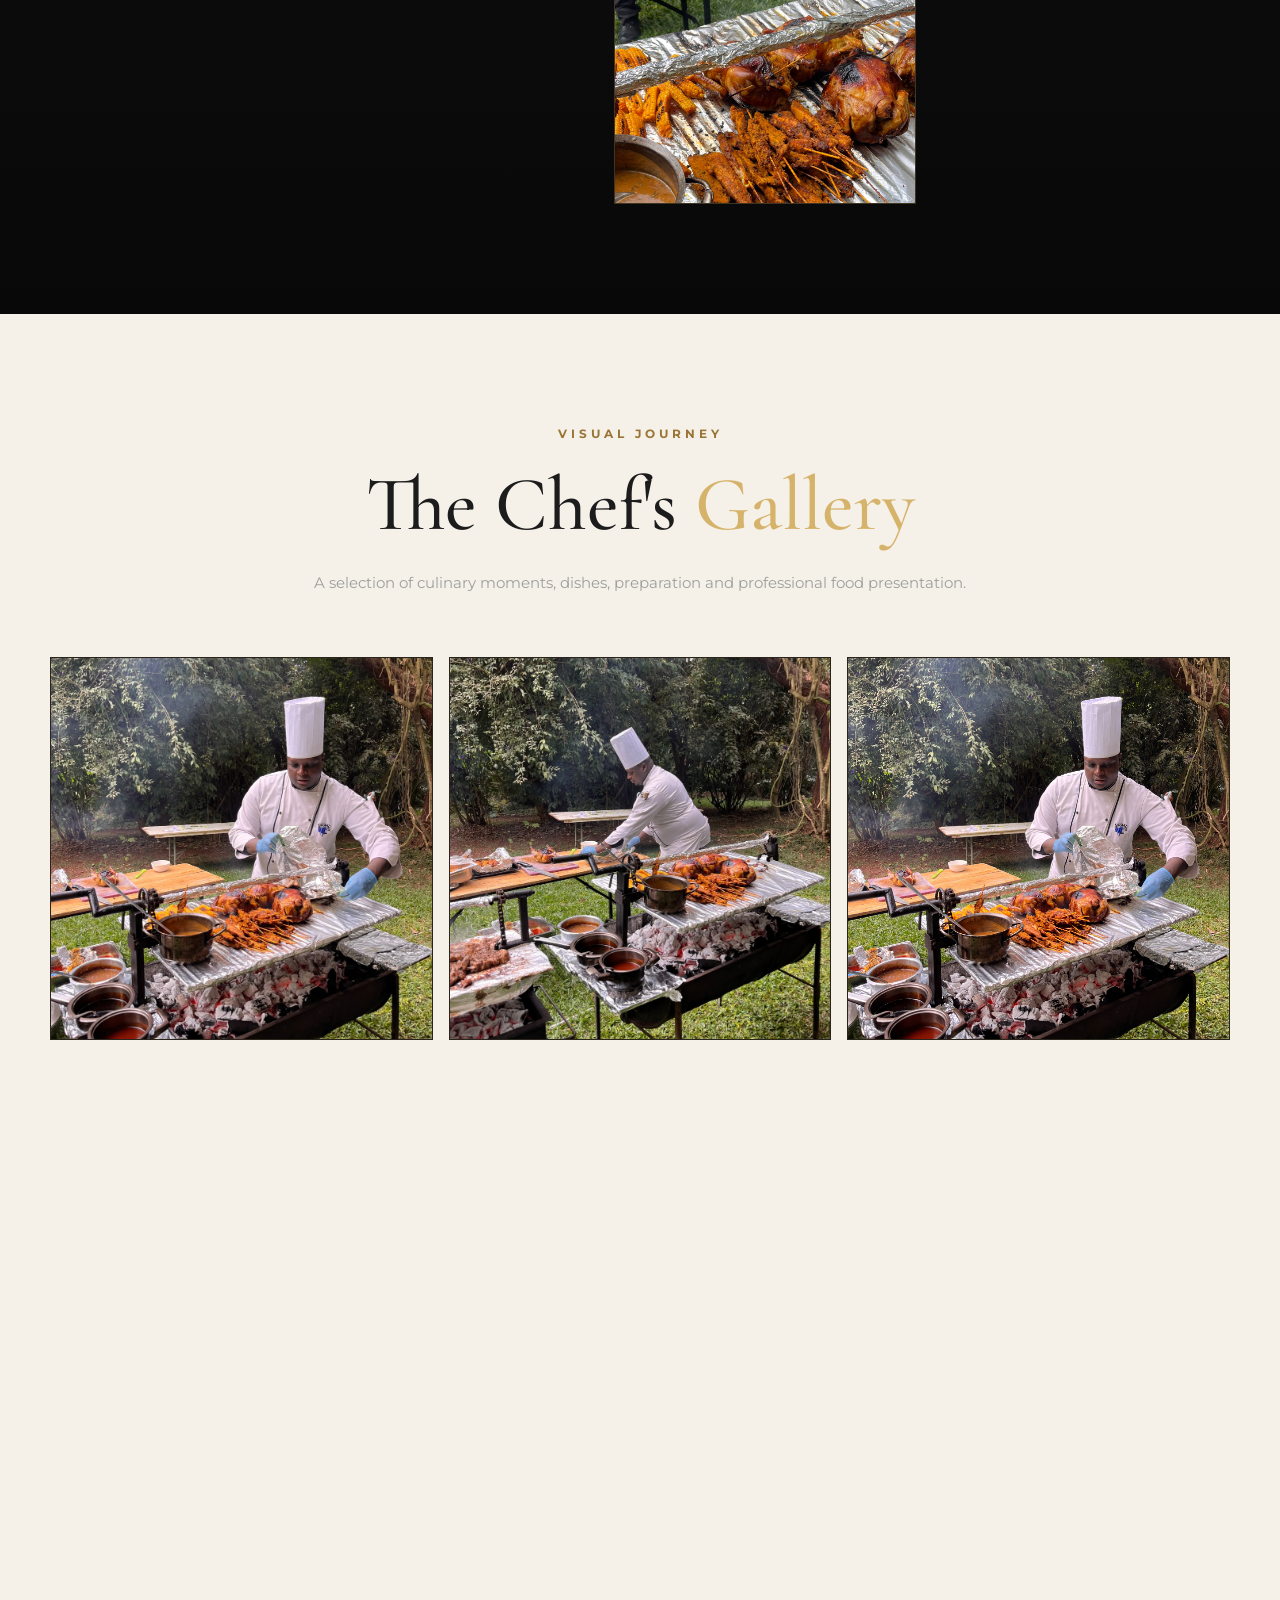
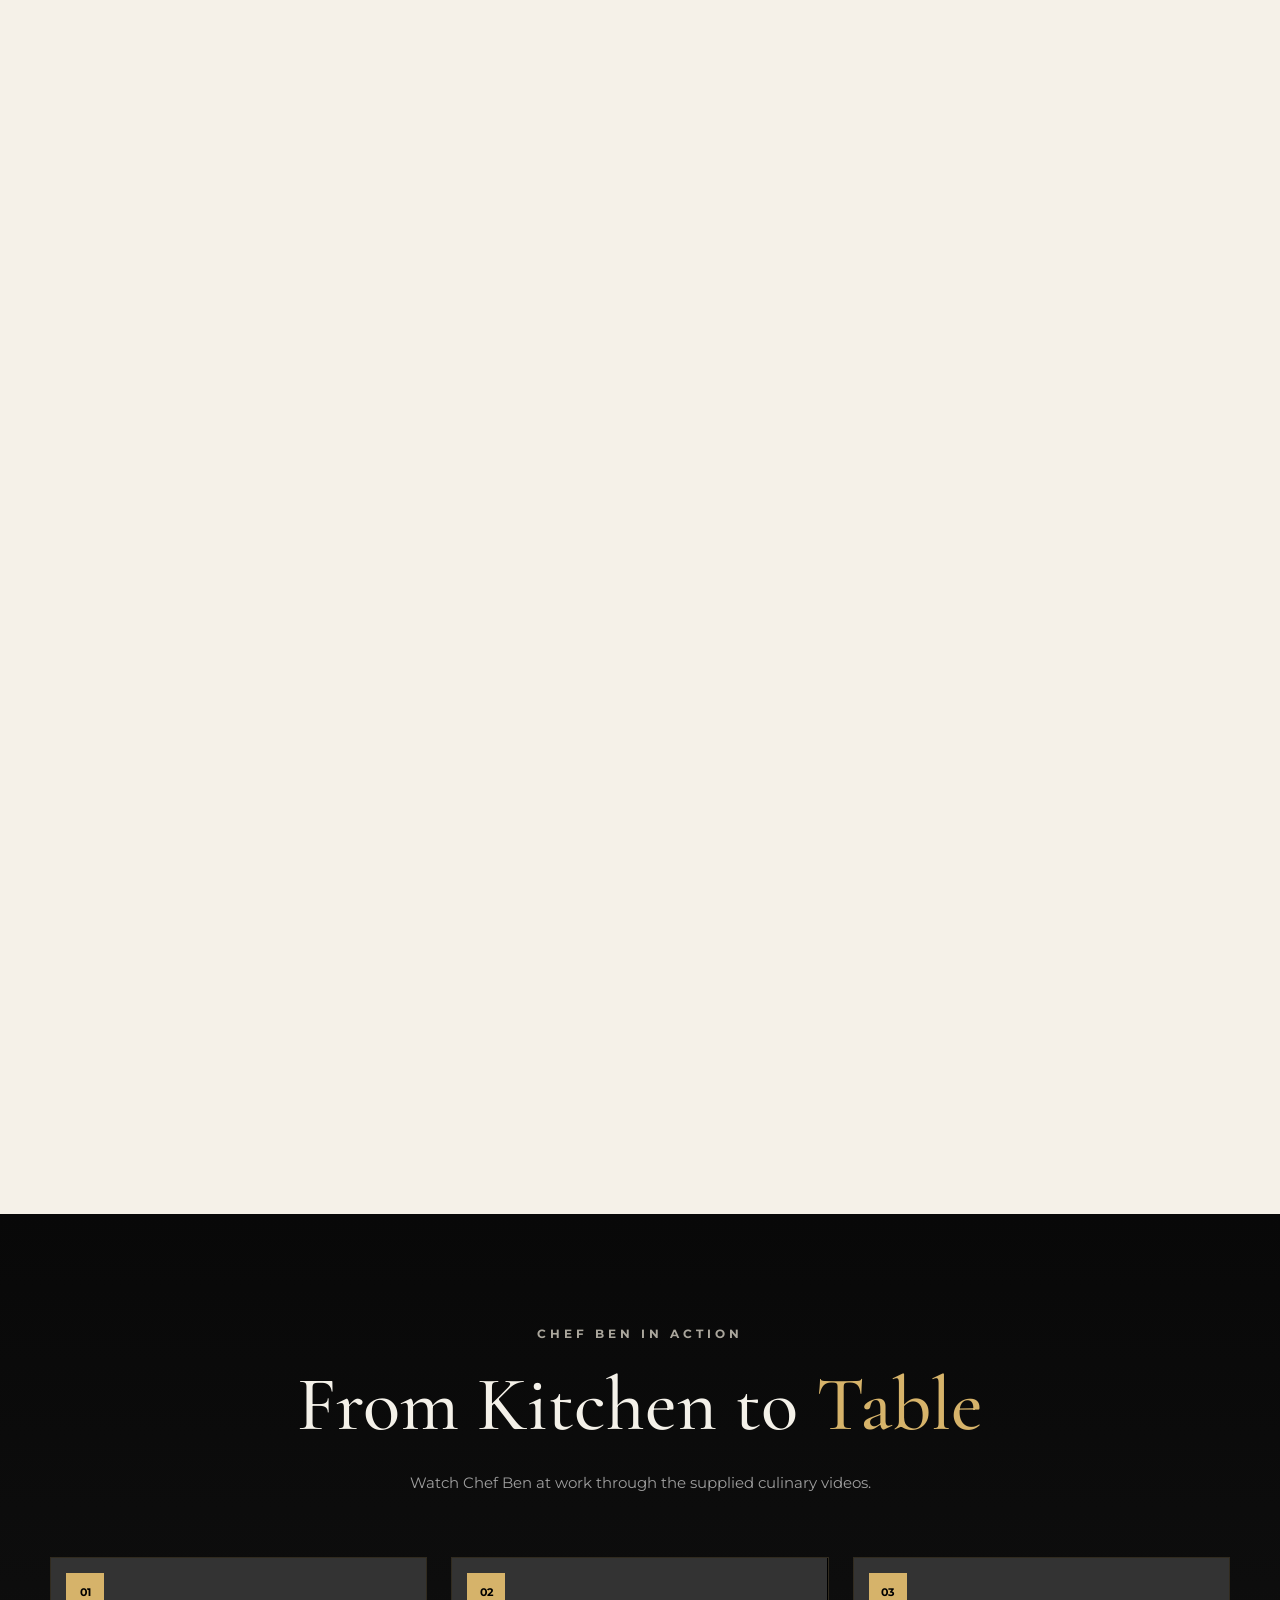
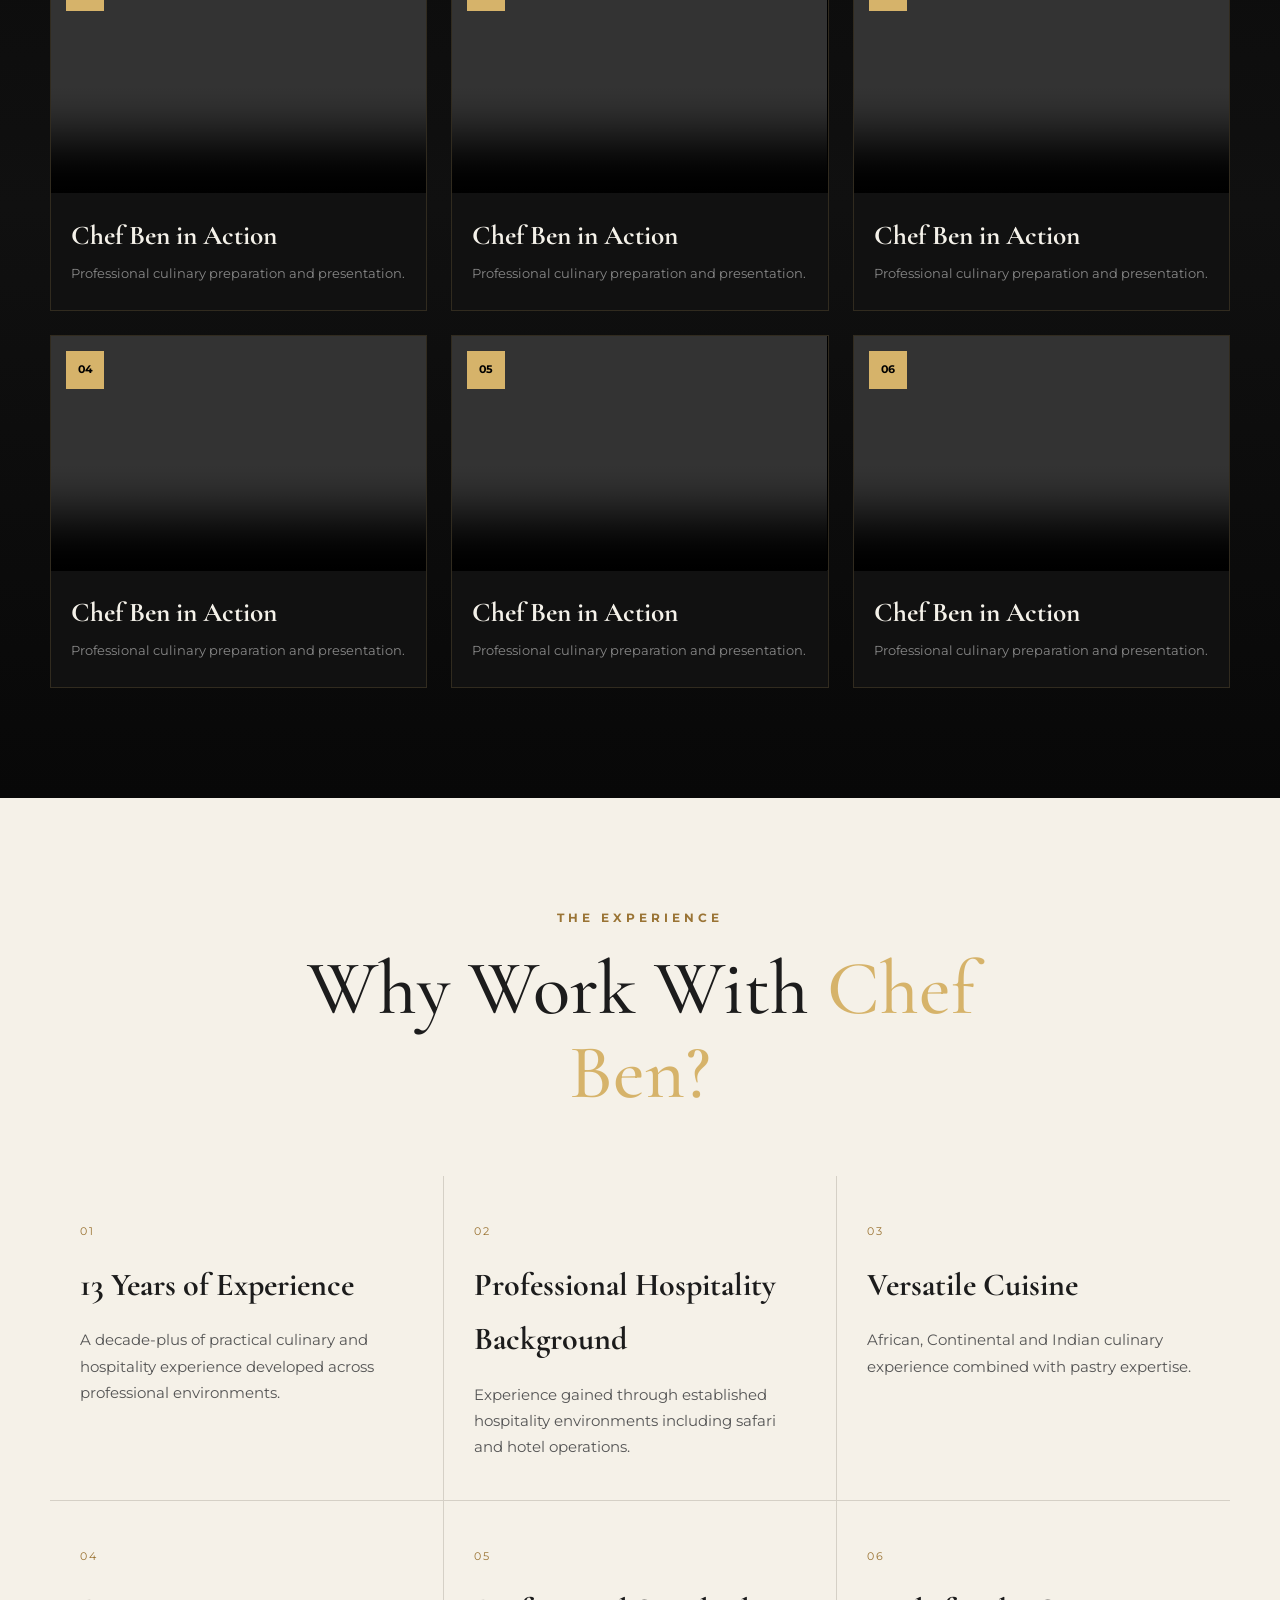
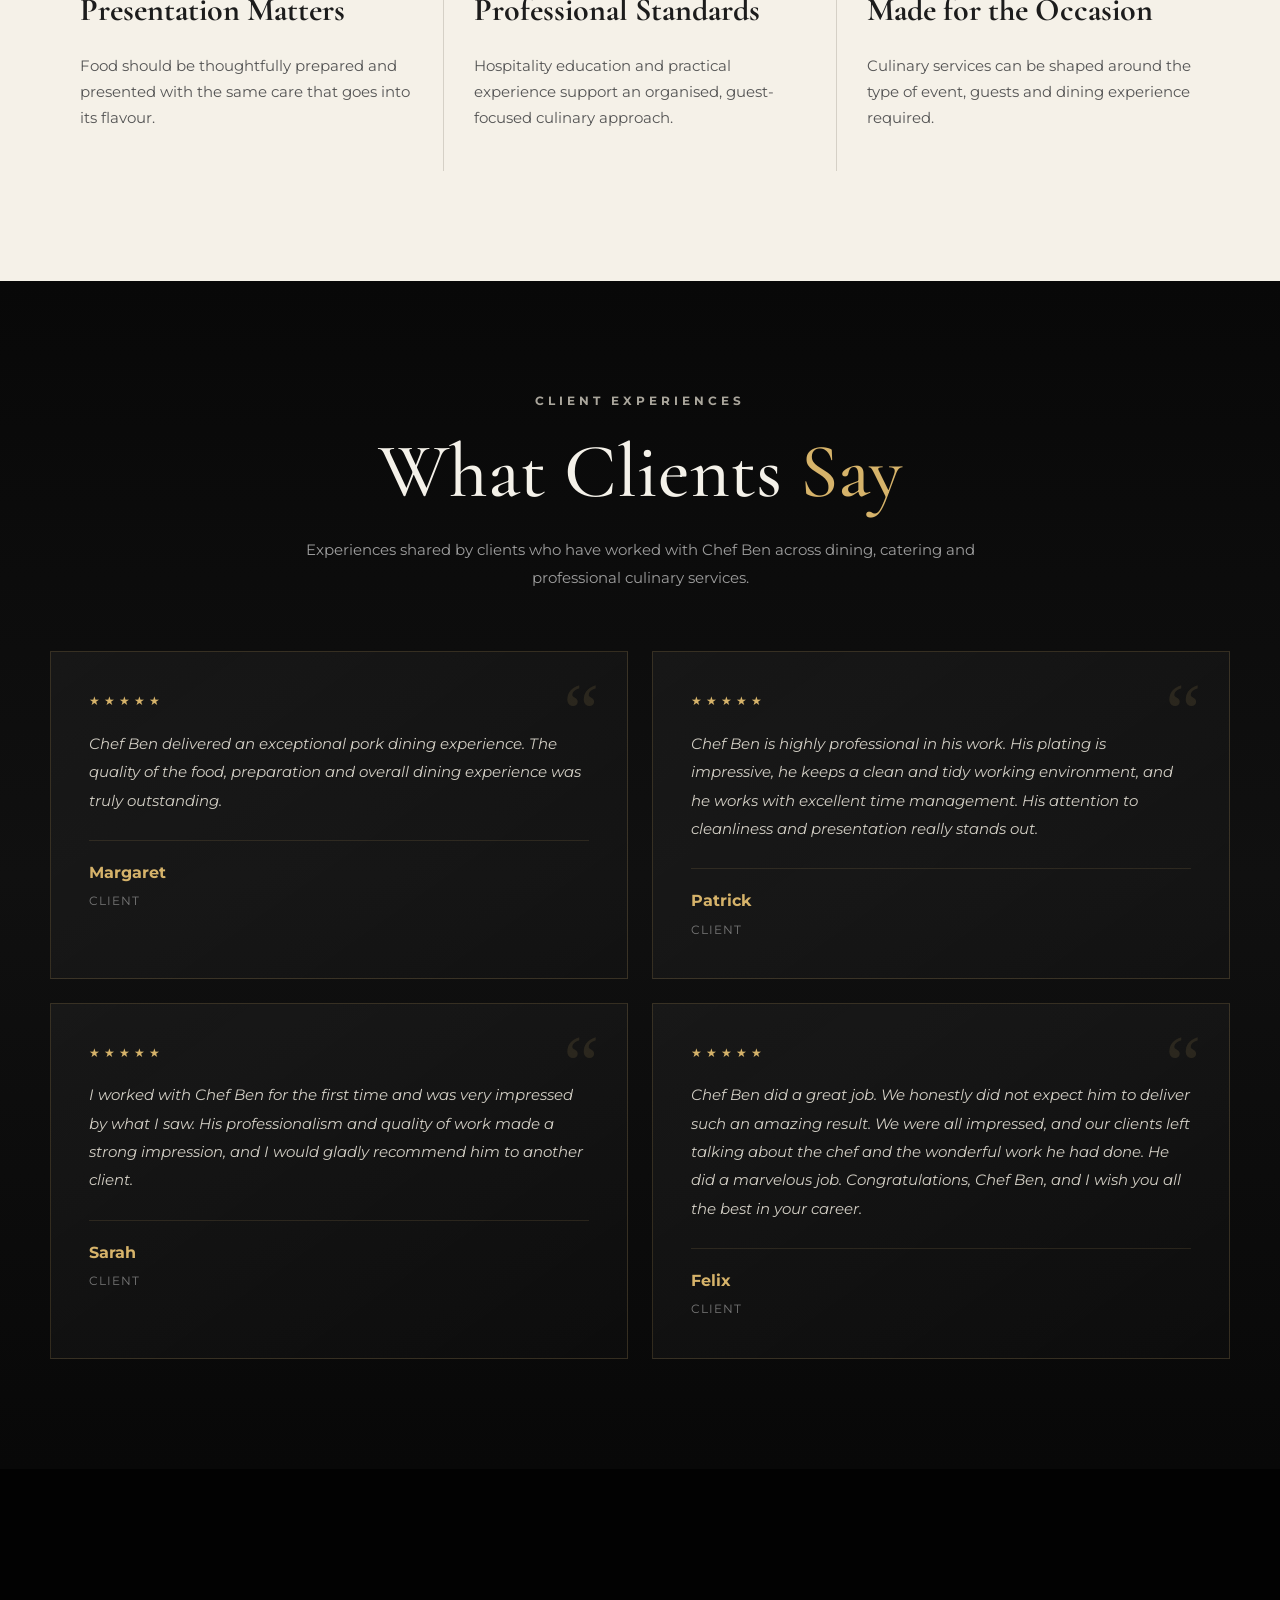
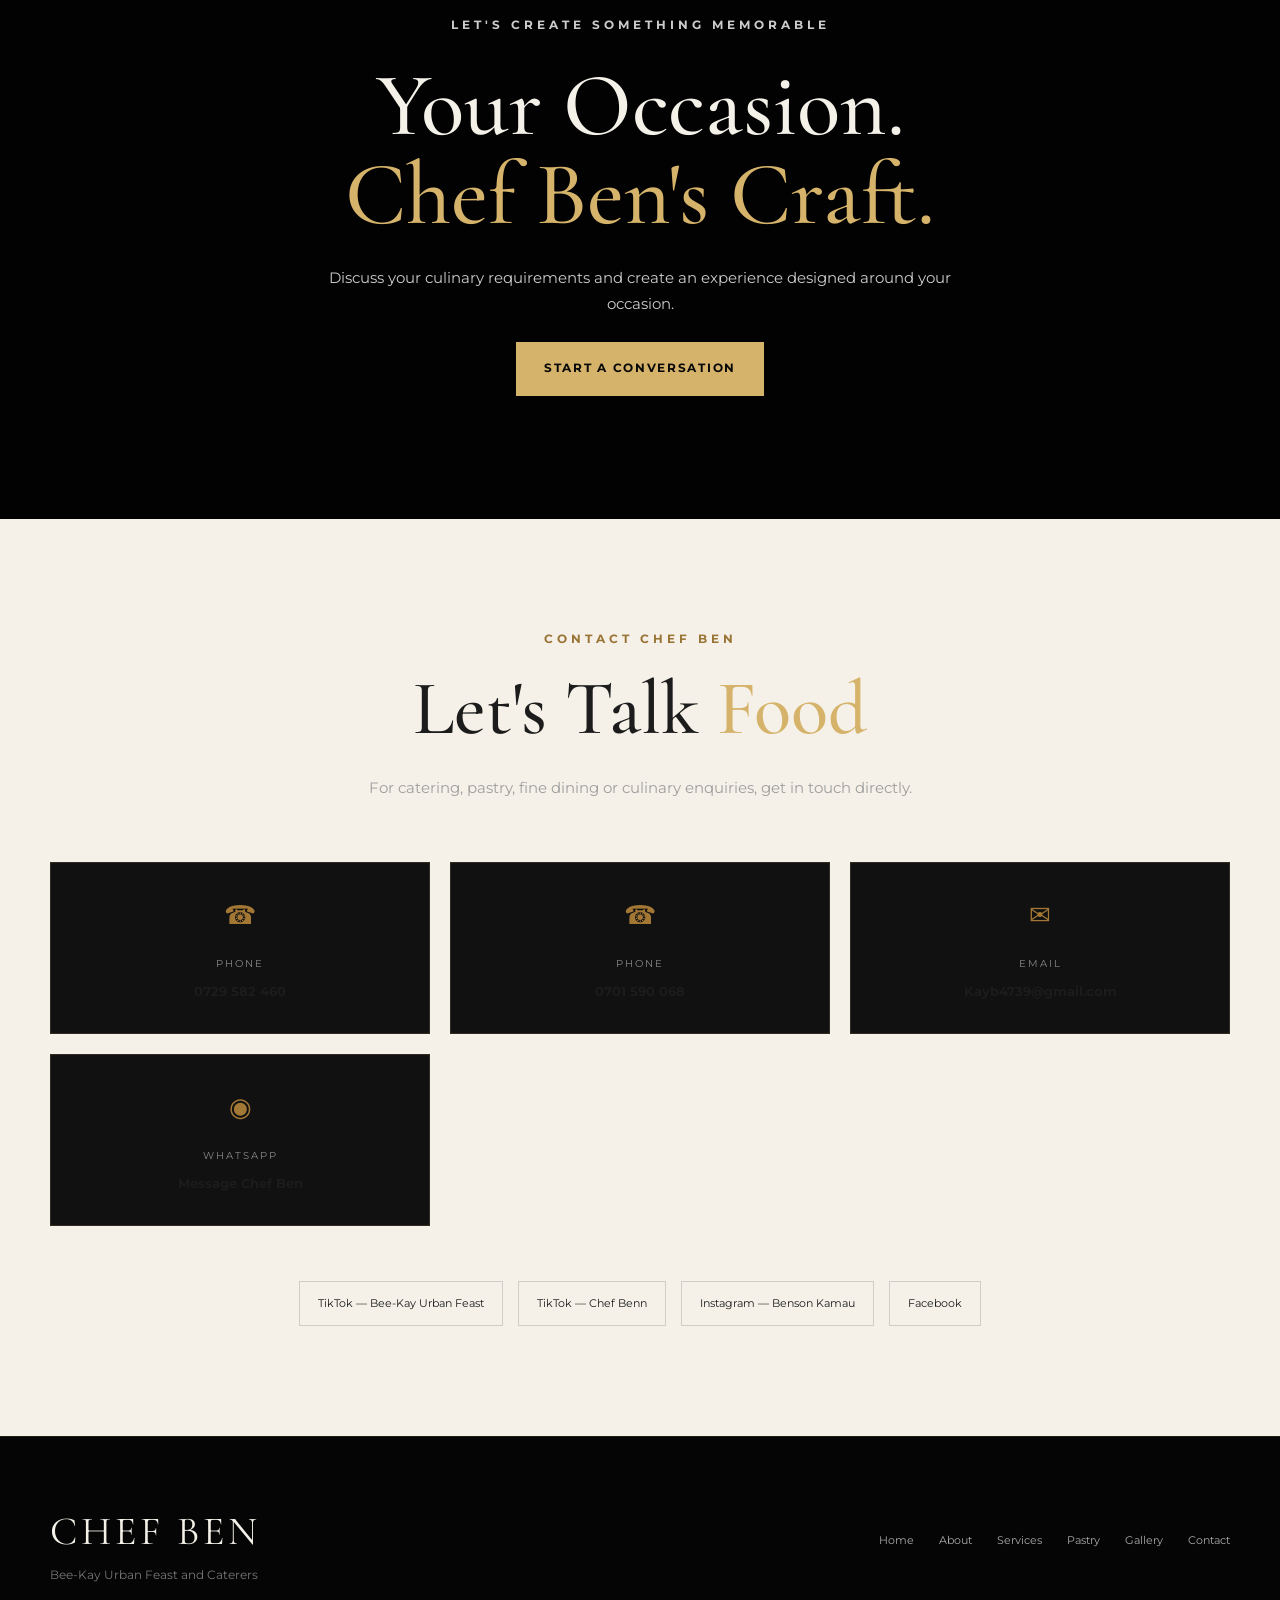
==== commit 5cf5b8de: "Fix Chef Ben Assistant Send button" ====
--- a/index.html
+++ b/index.html
@@ -1088,7 +1088,7 @@
 <div class="cb-ai-box" id="cbAiBox">
 <div class="cb-ai-head">Chef Ben Assistant</div>
 <div class="cb-ai-msg" id="cbAiMsg"><div class="cb-msg cb-bot">Hello! I'm Chef Ben's website assistant. Ask me about private chef services, catering, bookings or the KTN feature.</div></div>
-<div class="cb-ai-input"><input id="cbAiInput" placeholder="Ask Chef Ben..."><button id="cbAiSend">Send</button></div>
+<div class="cb-ai-input"><input id="cbAiInput" placeholder="Ask Chef Ben..."><button type="button" id="cbAiSend" onclick="sendMsg()">Send</button></div>
 </div>
 <button type="button" class="cb-ai-toggle" id="cbAiToggle" style="position:fixed!important;right:20px!important;bottom:90px!important;z-index:2147483647!important;cursor:pointer!important;pointer-events:auto!important;" onclick="var b=document.getElementById('cbAiBox');b.style.display=b.style.display==='block'?'none':'block';">Ask Chef Ben</button>
 </div>
@@ -1101,27 +1101,10 @@
 const toggle=document.getElementById("cbAiToggle"),box=document.getElementById("cbAiBox"),input=document.getElementById("cbAiInput"),send=document.getElementById("cbAiSend"),messages=document.getElementById("cbAiMsg");
 if(toggle)toggle.onclick=()=>{box.style.display=box.style.display==="block"?"none":"block";};
 function answer(q){q=q.toLowerCase();if(q.includes("private chef"))return"Chef Ben offers private chef services for homes, Airbnb stays, private dinners and special occasions.";if(q.includes("catering")||q.includes("wedding")||q.includes("event"))return"Chef Ben provides catering for events, weddings, corporate functions and private occasions.";if(q.includes("book")||q.includes("booking"))return"Use the Book Chef Ben form on this website to send your enquiry directly to Chef Ben on WhatsApp.";if(q.includes("ktn")||q.includes("pika"))return"Chef Ben has been featured on KTN's Pika.";if(q.includes("price")||q.includes("cost"))return"For current pricing, please send a booking enquiry with your event details so Chef Ben can provide the appropriate quotation.";return"I can help with Chef Ben's private chef services, catering, bookings and KTN feature. Please ask me about one of these."}
-function sendMsg(){const q=input.value.trim();if(!q)return;messages.innerHTML+=`<div class="cb-msg cb-user">${q.replace(/</g,"&lt;")}</div>`;messages.innerHTML+=`<div class="cb-msg cb-bot">${answer(q)}</div>`;input.value="";messages.scrollTop=messages.scrollHeight}
+window.sendMsg=function(){const q=input.value.trim();if(!q)return;messages.innerHTML+=`<div class="cb-msg cb-user">${q.replace(/</g,"&lt;")}</div>`;messages.innerHTML+=`<div class="cb-msg cb-bot">${answer(q)}</div>`;input.value="";messages.scrollTop=messages.scrollHeight}
 if(send)send.onclick=sendMsg;if(input)input.addEventListener("keydown",e=>{if(e.key==="Enter")sendMsg()});
 })();
 </script>
-<!-- CHEF BEN UPGRADE END --><script src="chef-ben-assistant.js?v=3"></script></body>
+<!-- CHEF BEN UPGRADE END --></body>
 </html>
 
-
-
-
-
-
-
-
-
-
-
-
-
-
-
-
-
-
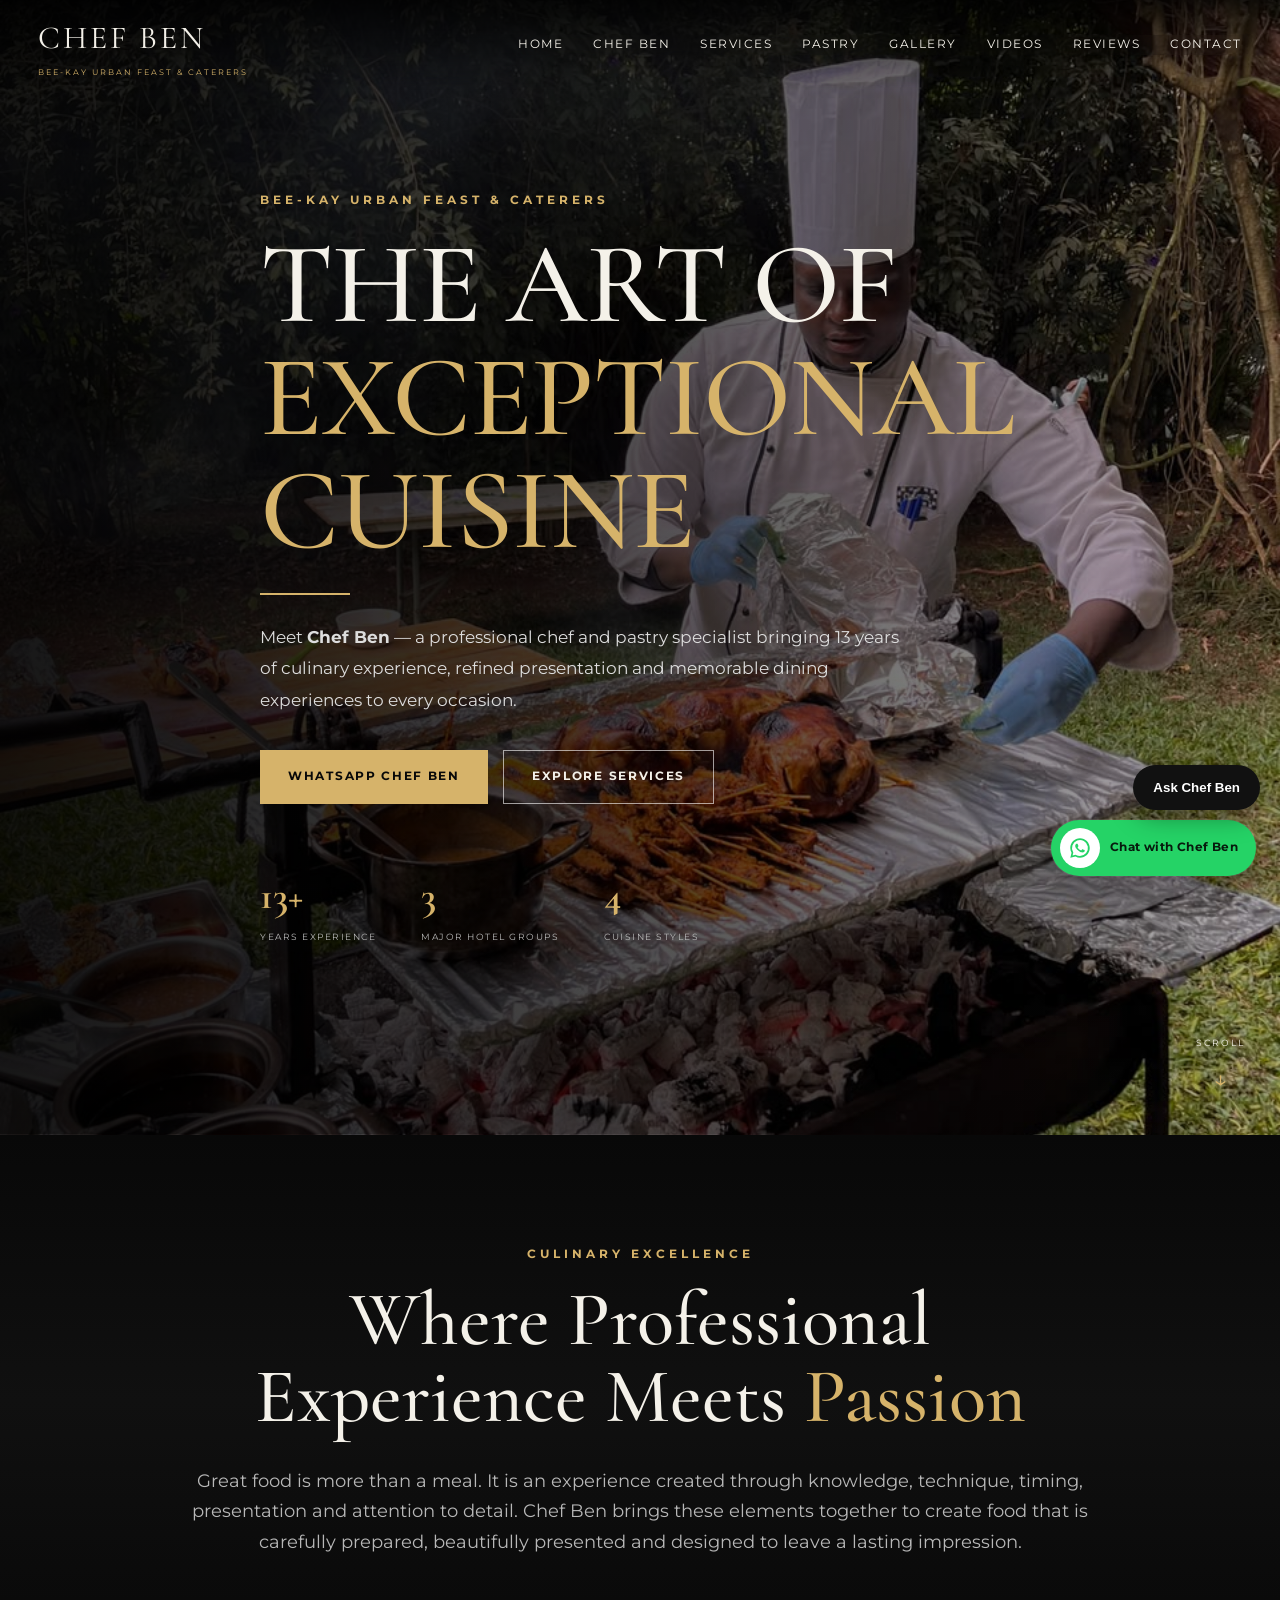
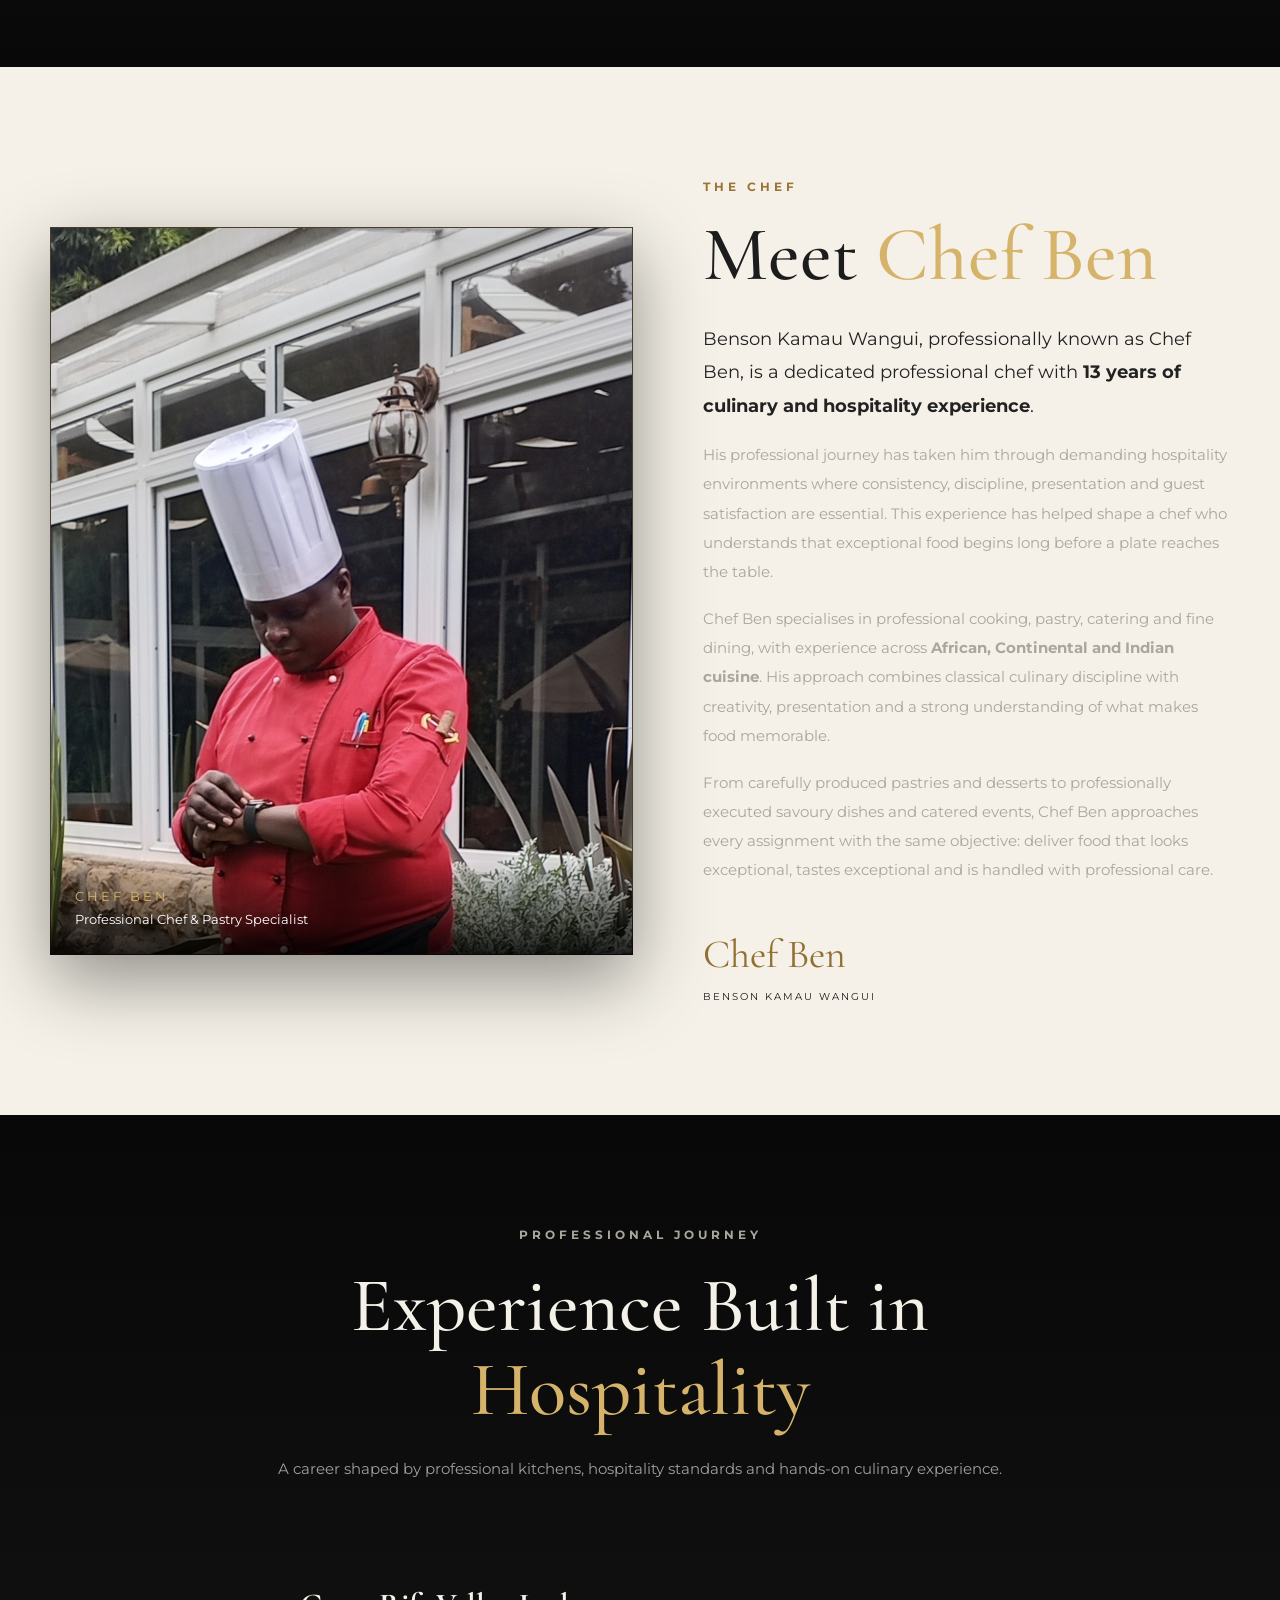
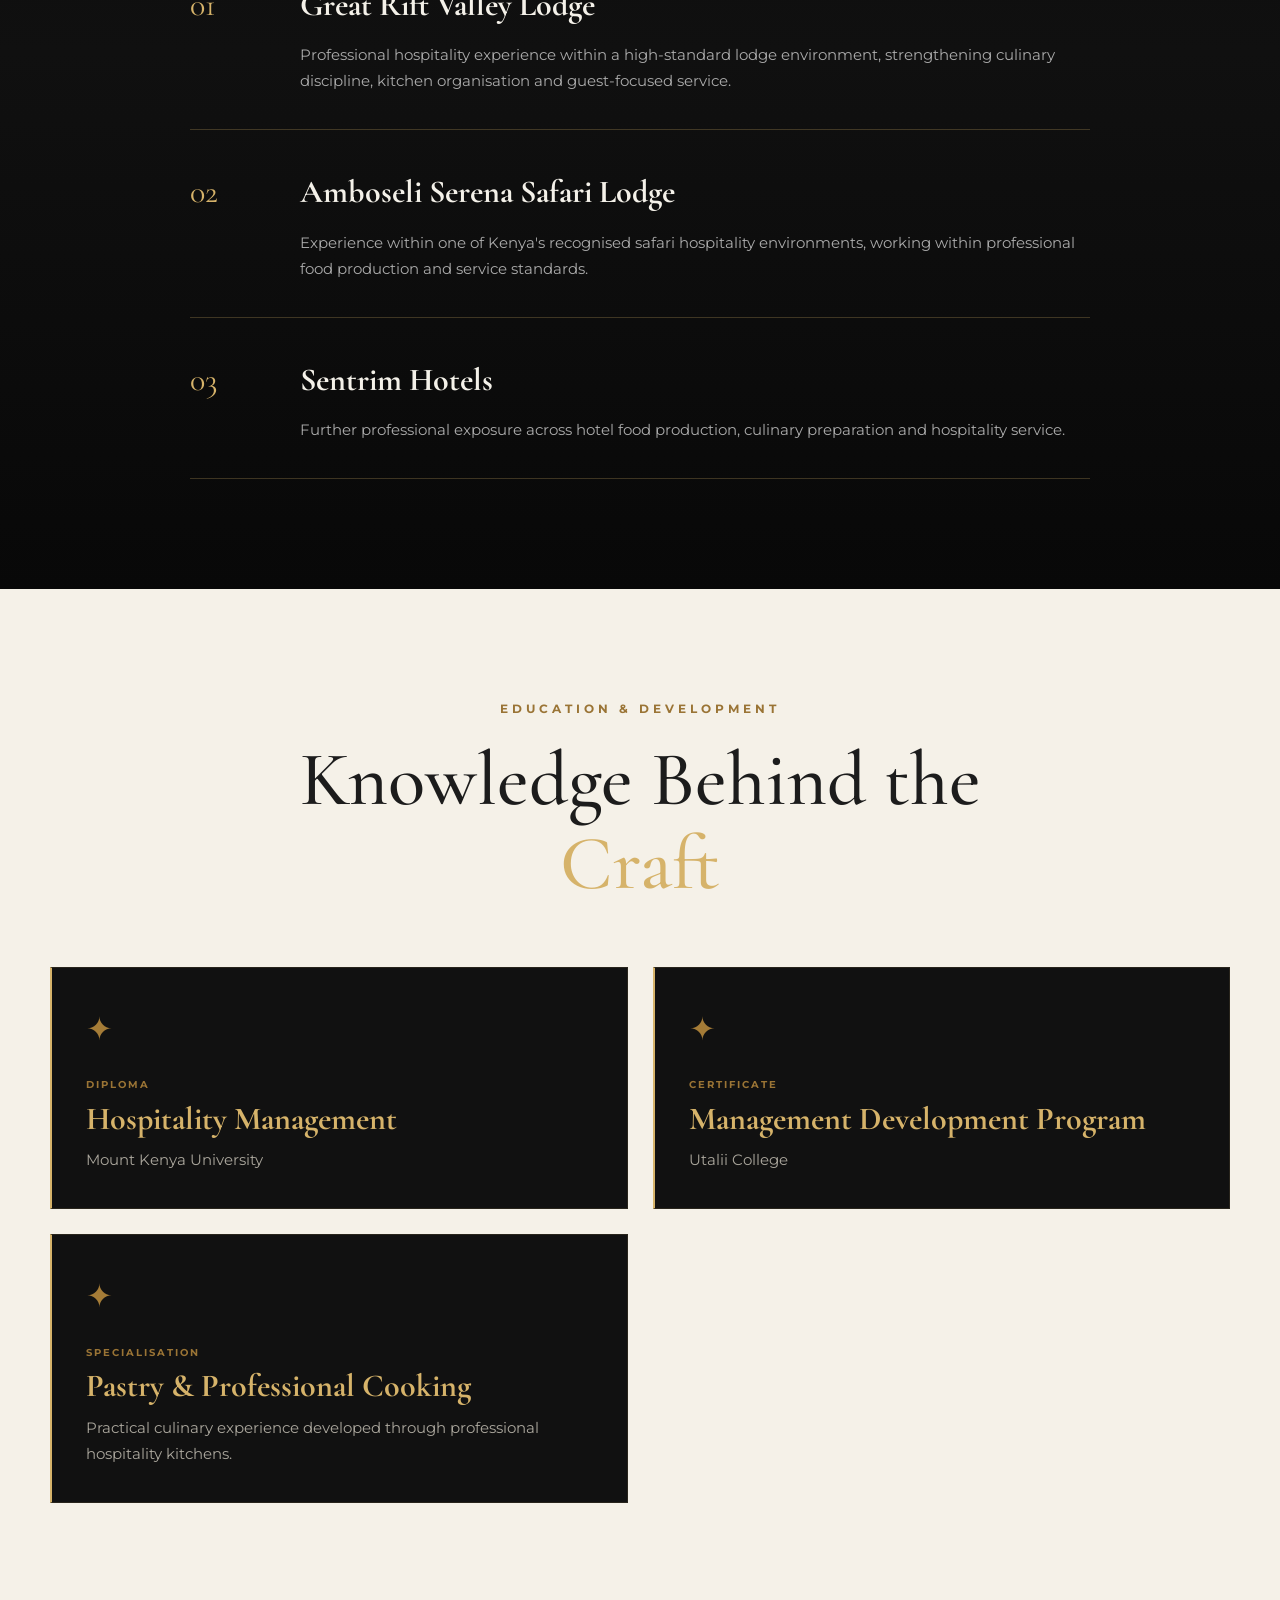
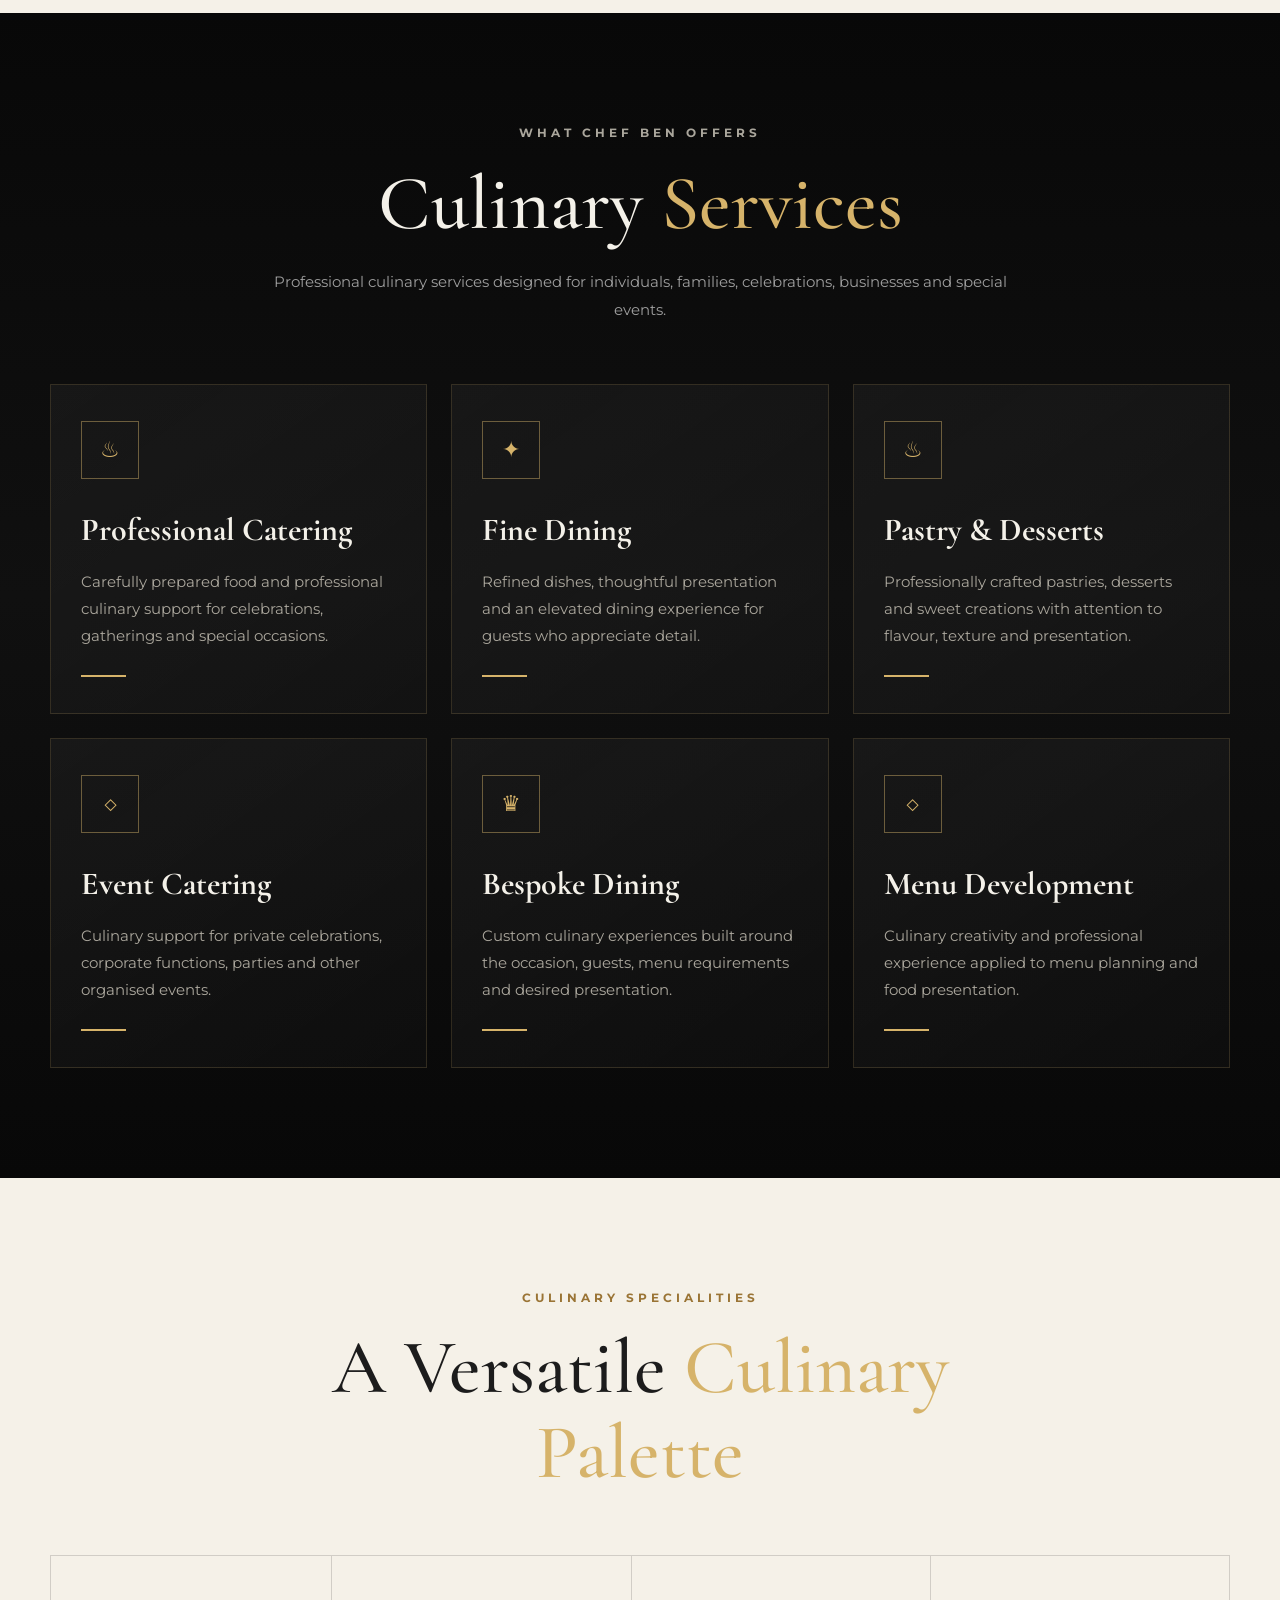
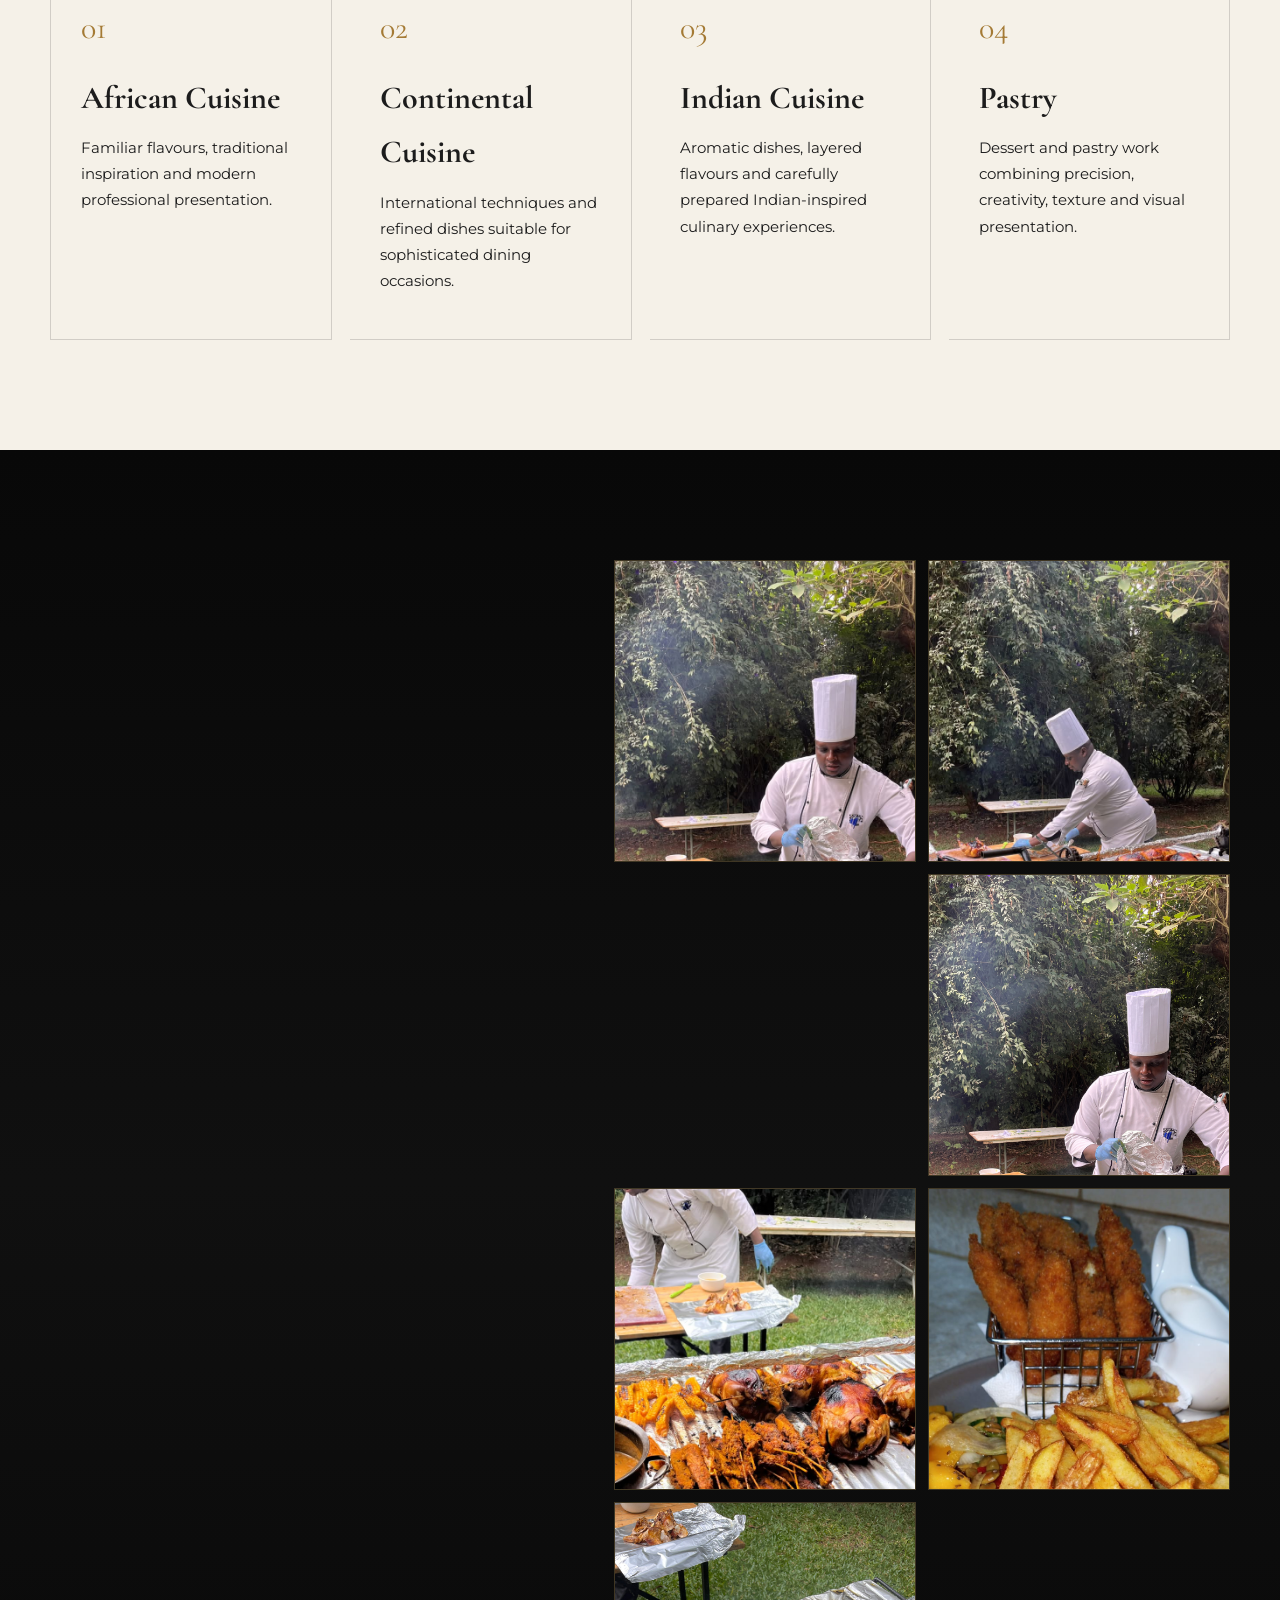
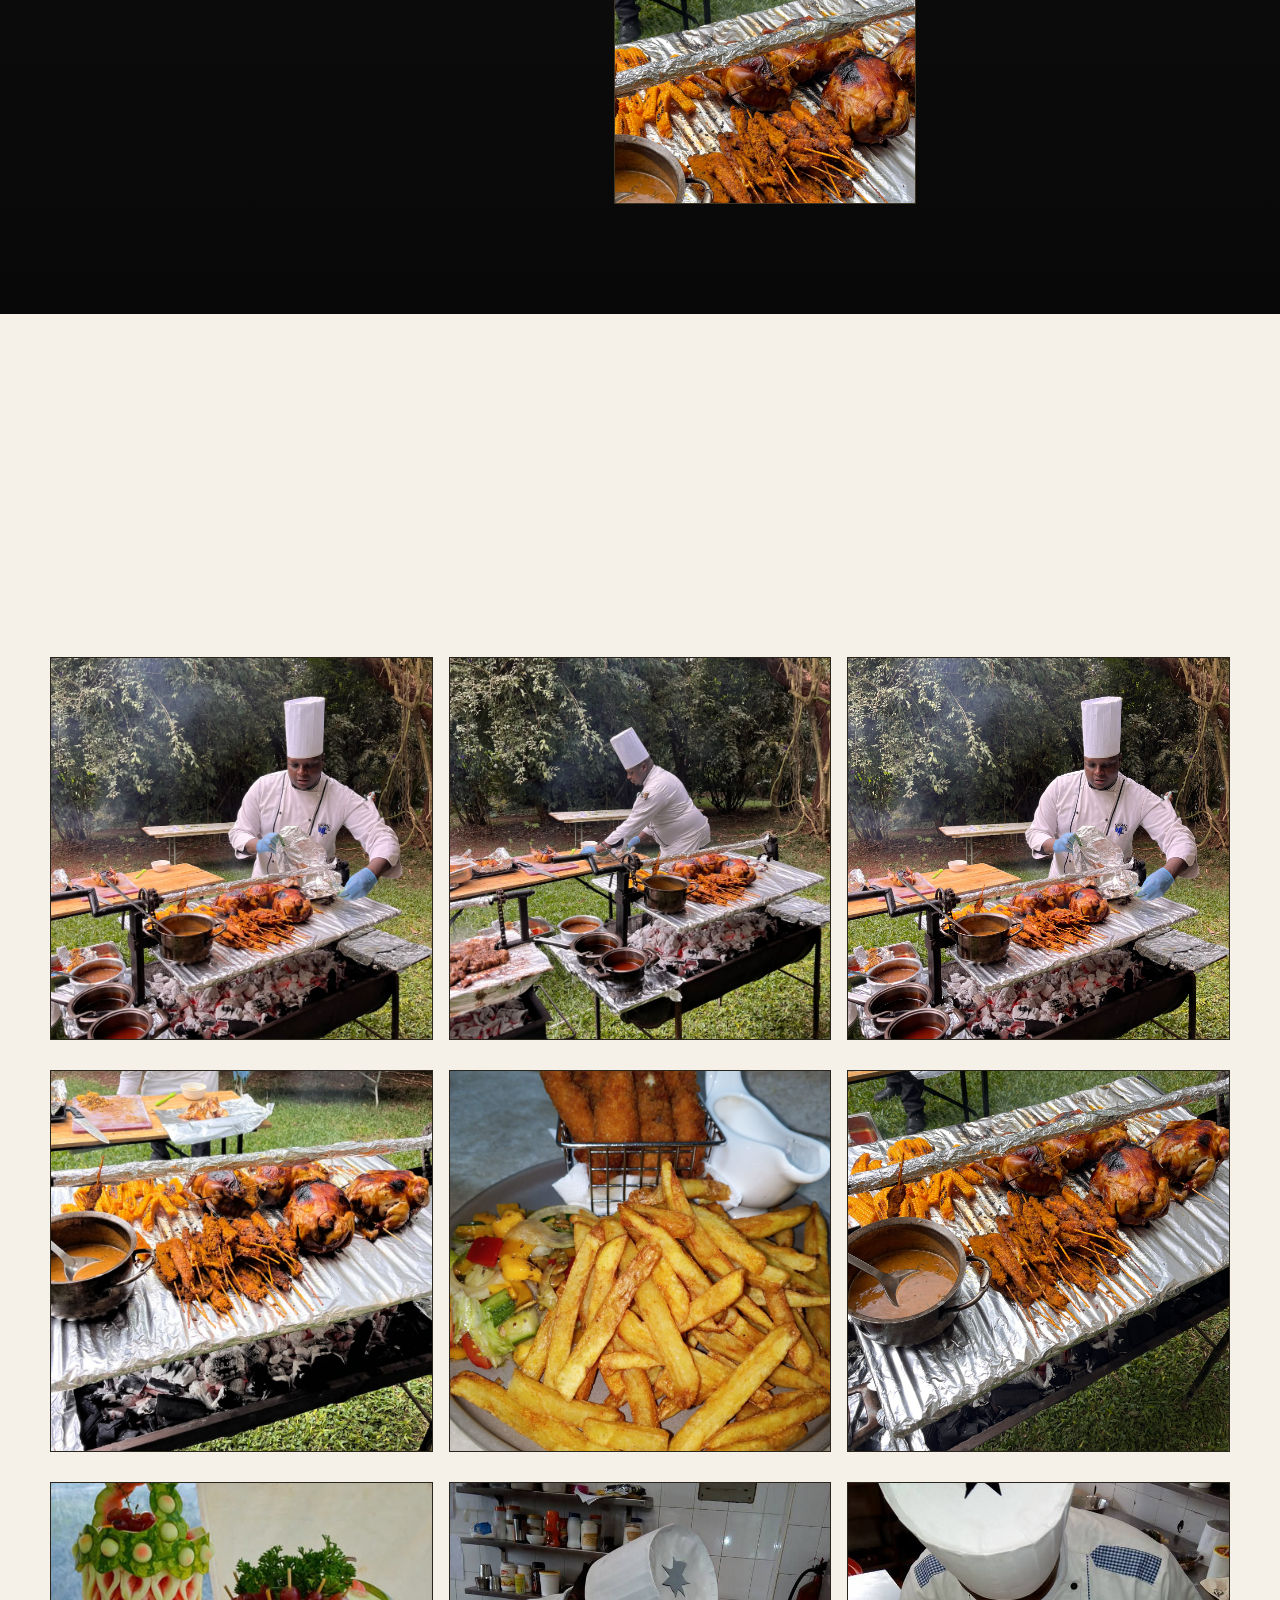
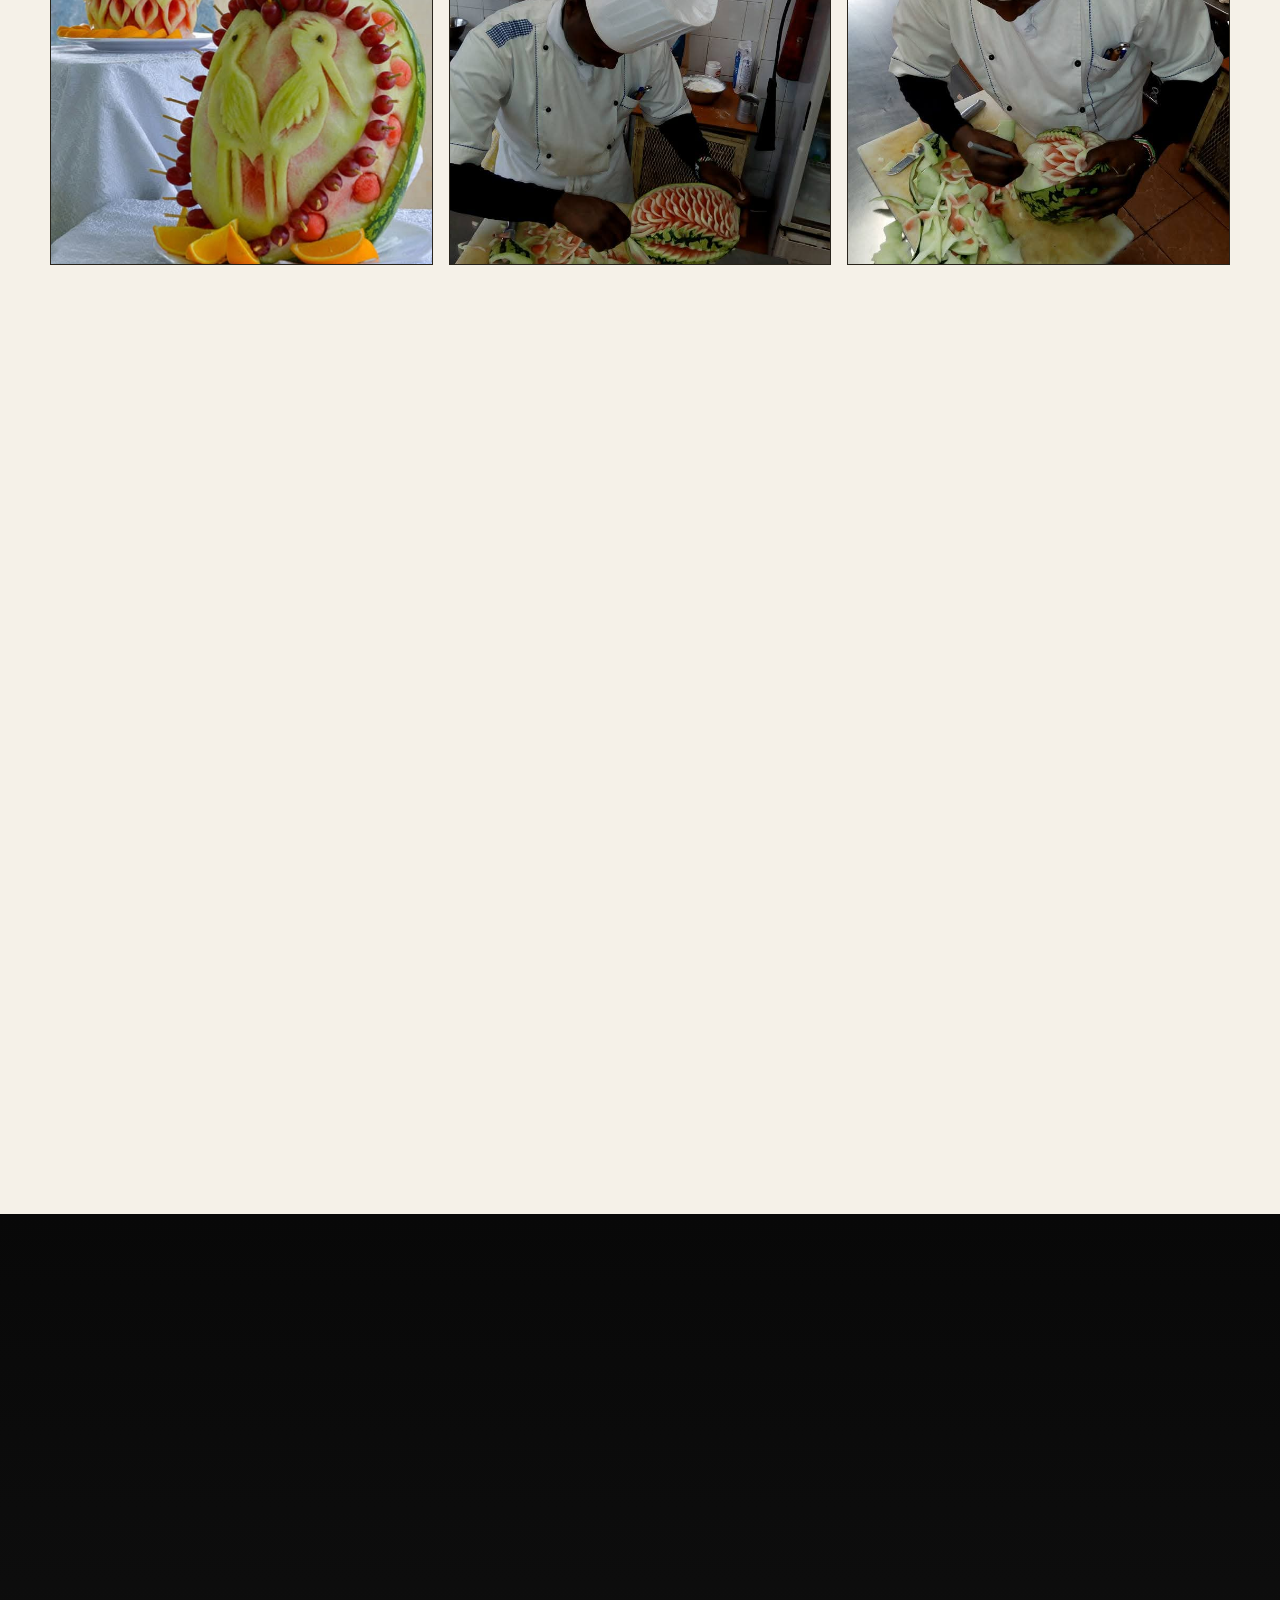
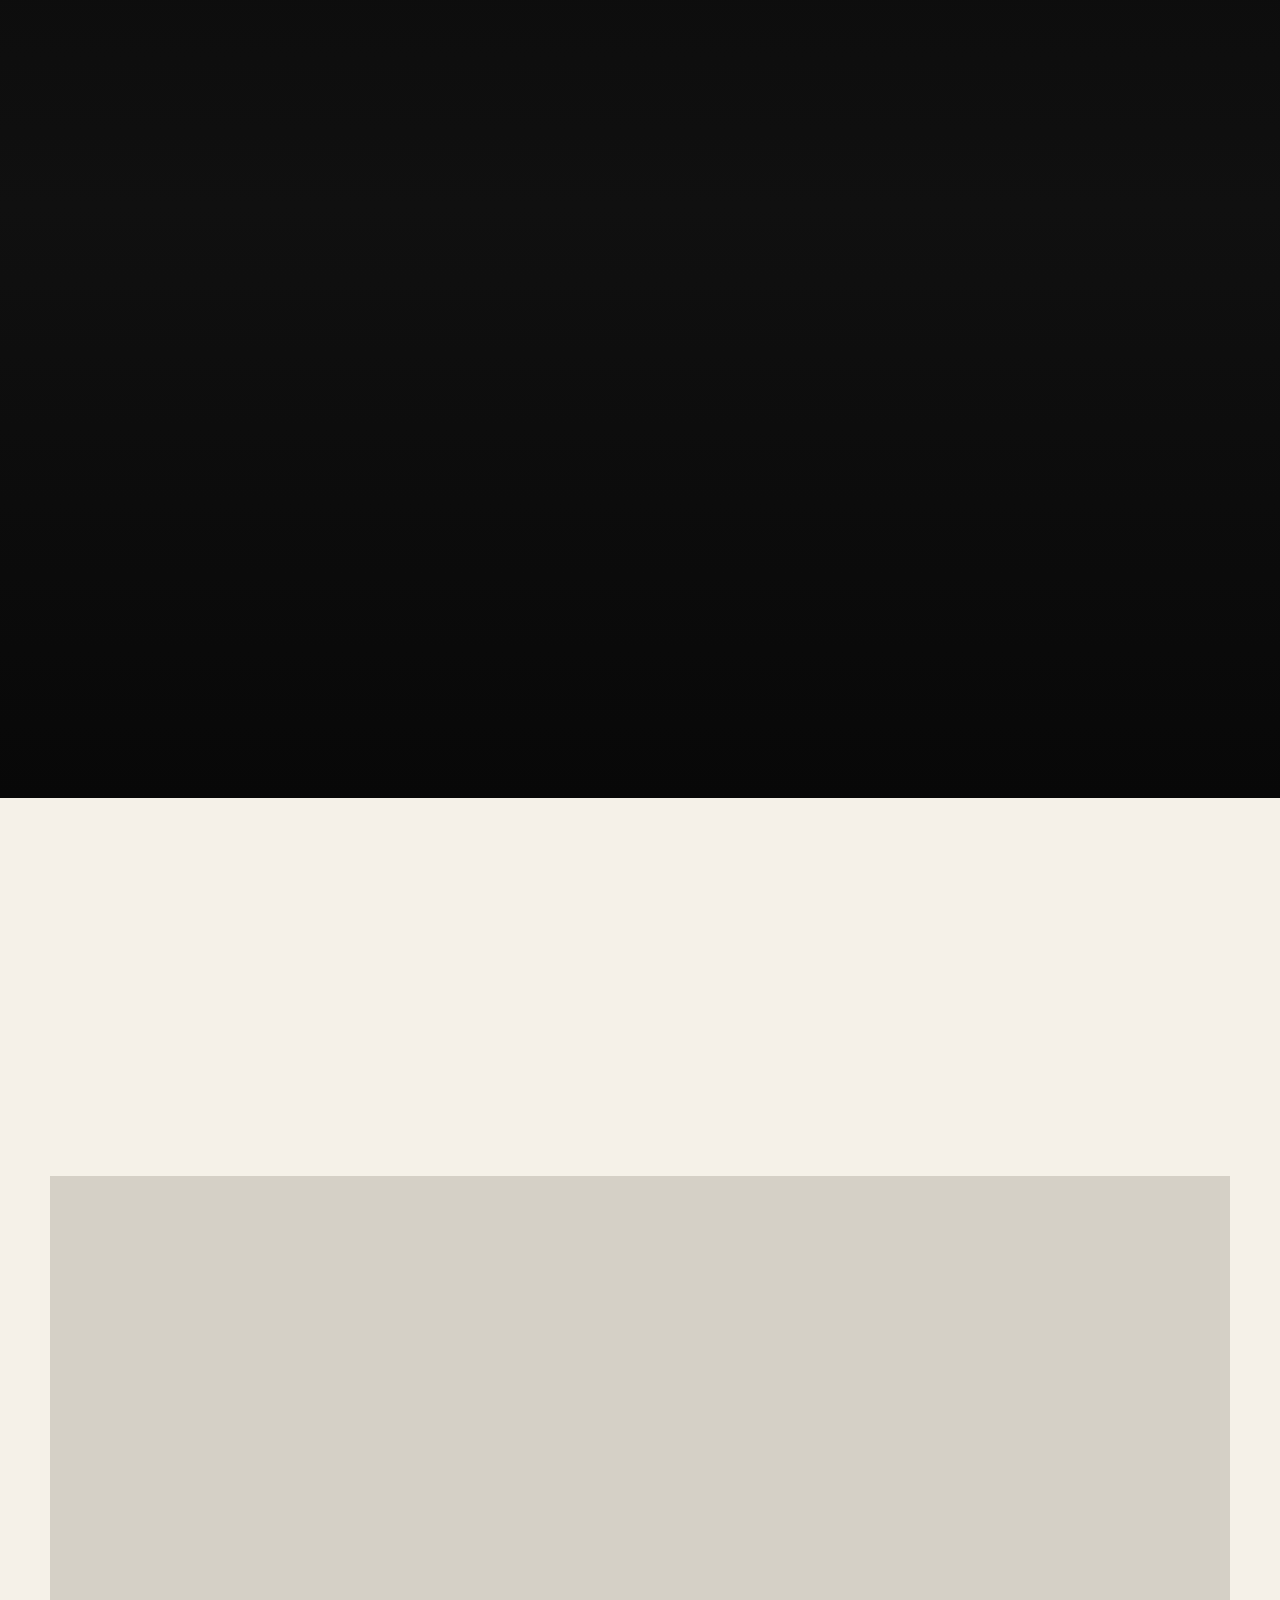
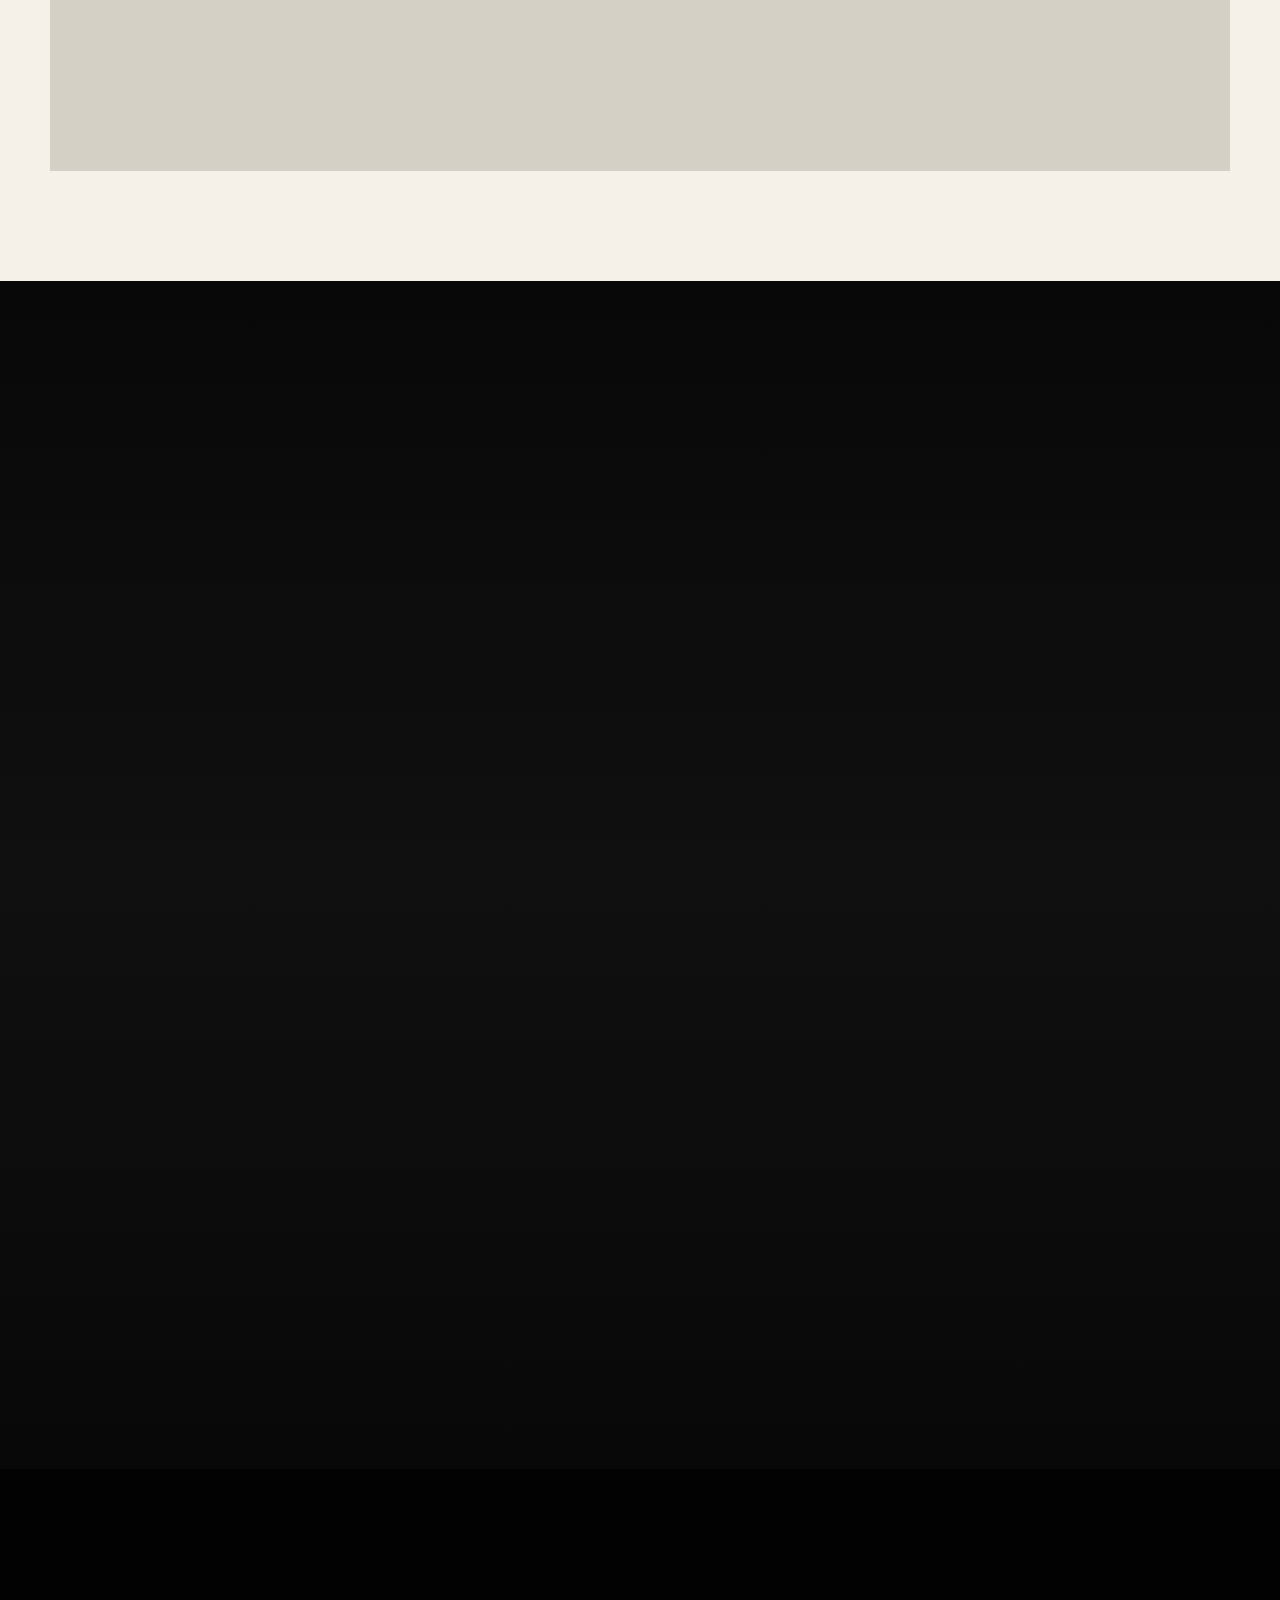
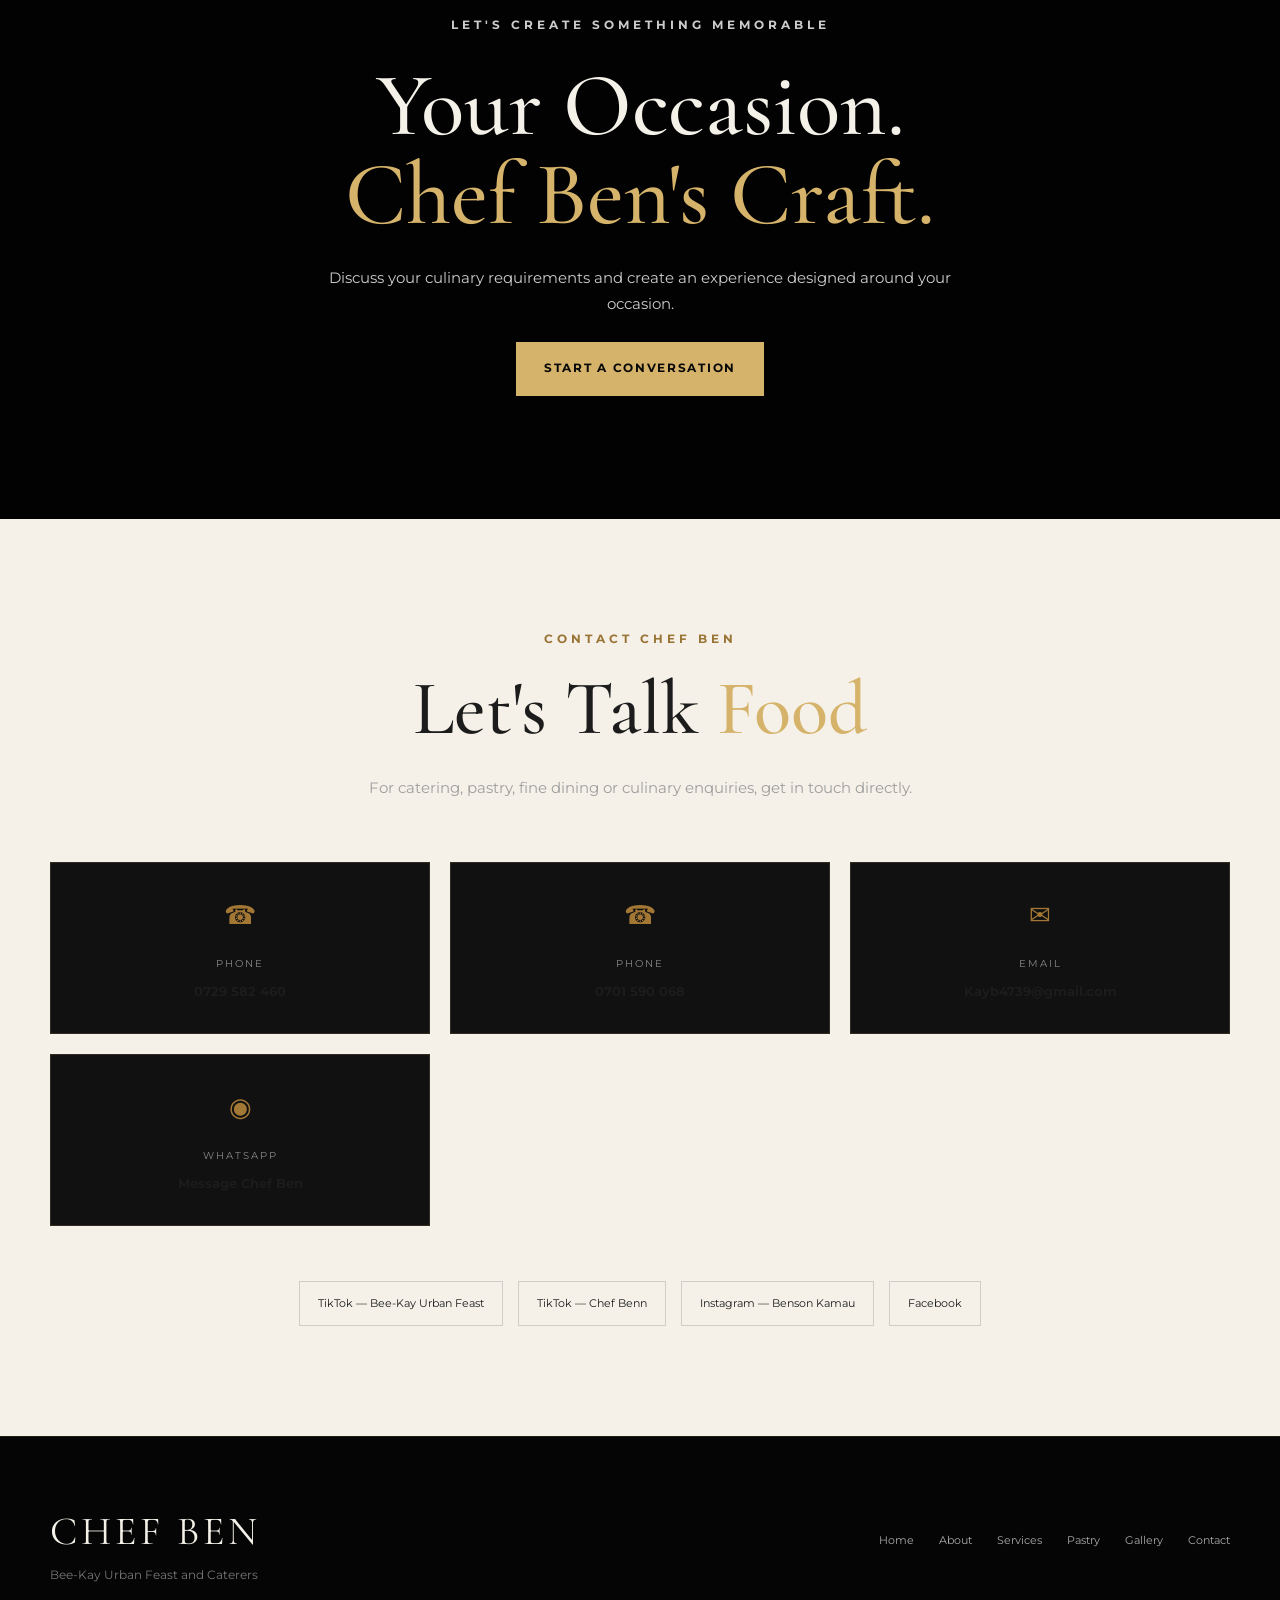
==== commit 5bc44813: "Install independent Chef Ben Assistant controller" ====
--- a/index.html
+++ b/index.html
@@ -1105,6 +1105,42 @@
 if(send)send.onclick=sendMsg;if(input)input.addEventListener("keydown",e=>{if(e.key==="Enter")sendMsg()});
 })();
 </script>
-<!-- CHEF BEN UPGRADE END --></body>
+<!-- CHEF BEN UPGRADE END --><script id="chef-ben-ai-fix">
+(function(){
+function initChefBenAI(){
+var input=document.getElementById("cbAiInput");
+var send=document.getElementById("cbAiSend");
+var messages=document.getElementById("cbAiMsg");
+if(!input||!send||!messages)return;
+var newSend=send.cloneNode(true);
+send.parentNode.replaceChild(newSend,send);
+window.sendMsg=function(){
+var q=input.value.trim();
+if(!q)return;
+var user=document.createElement("div");
+user.className="cb-msg cb-user";
+user.textContent=q;
+messages.appendChild(user);
+var bot=document.createElement("div");
+bot.className="cb-msg cb-bot";
+var l=q.toLowerCase();
+if(l.includes("private chef"))bot.textContent="Chef Ben offers private chef services for homes, Airbnb stays, private dinners and special occasions.";
+else if(l.includes("catering")||l.includes("wedding")||l.includes("event"))bot.textContent="Chef Ben provides catering for events, weddings, corporate functions and private occasions.";
+else if(l.includes("book")||l.includes("booking"))bot.textContent="Use the Book Chef Ben form on this website to send your enquiry directly to Chef Ben on WhatsApp.";
+else if(l.includes("ktn")||l.includes("pika"))bot.textContent="Chef Ben has been featured on KTN's Pika.";
+else if(l.includes("price")||l.includes("cost"))bot.textContent="For current pricing, please send a booking enquiry with your event details so Chef Ben can provide the appropriate quotation.";
+else bot.textContent="I can help with Chef Ben's private chef services, catering, bookings and KTN feature. Please ask me about one of these.";
+messages.appendChild(bot);
+input.value="";
+messages.scrollTop=messages.scrollHeight;
+};
+newSend.type="button";
+newSend.onclick=window.sendMsg;
+input.onkeydown=function(e){if(e.key==="Enter"){e.preventDefault();window.sendMsg();}};
+}
+if(document.readyState==="loading")document.addEventListener("DOMContentLoaded",initChefBenAI);else initChefBenAI();
+})();
+</script></body>
 </html>
 
+
